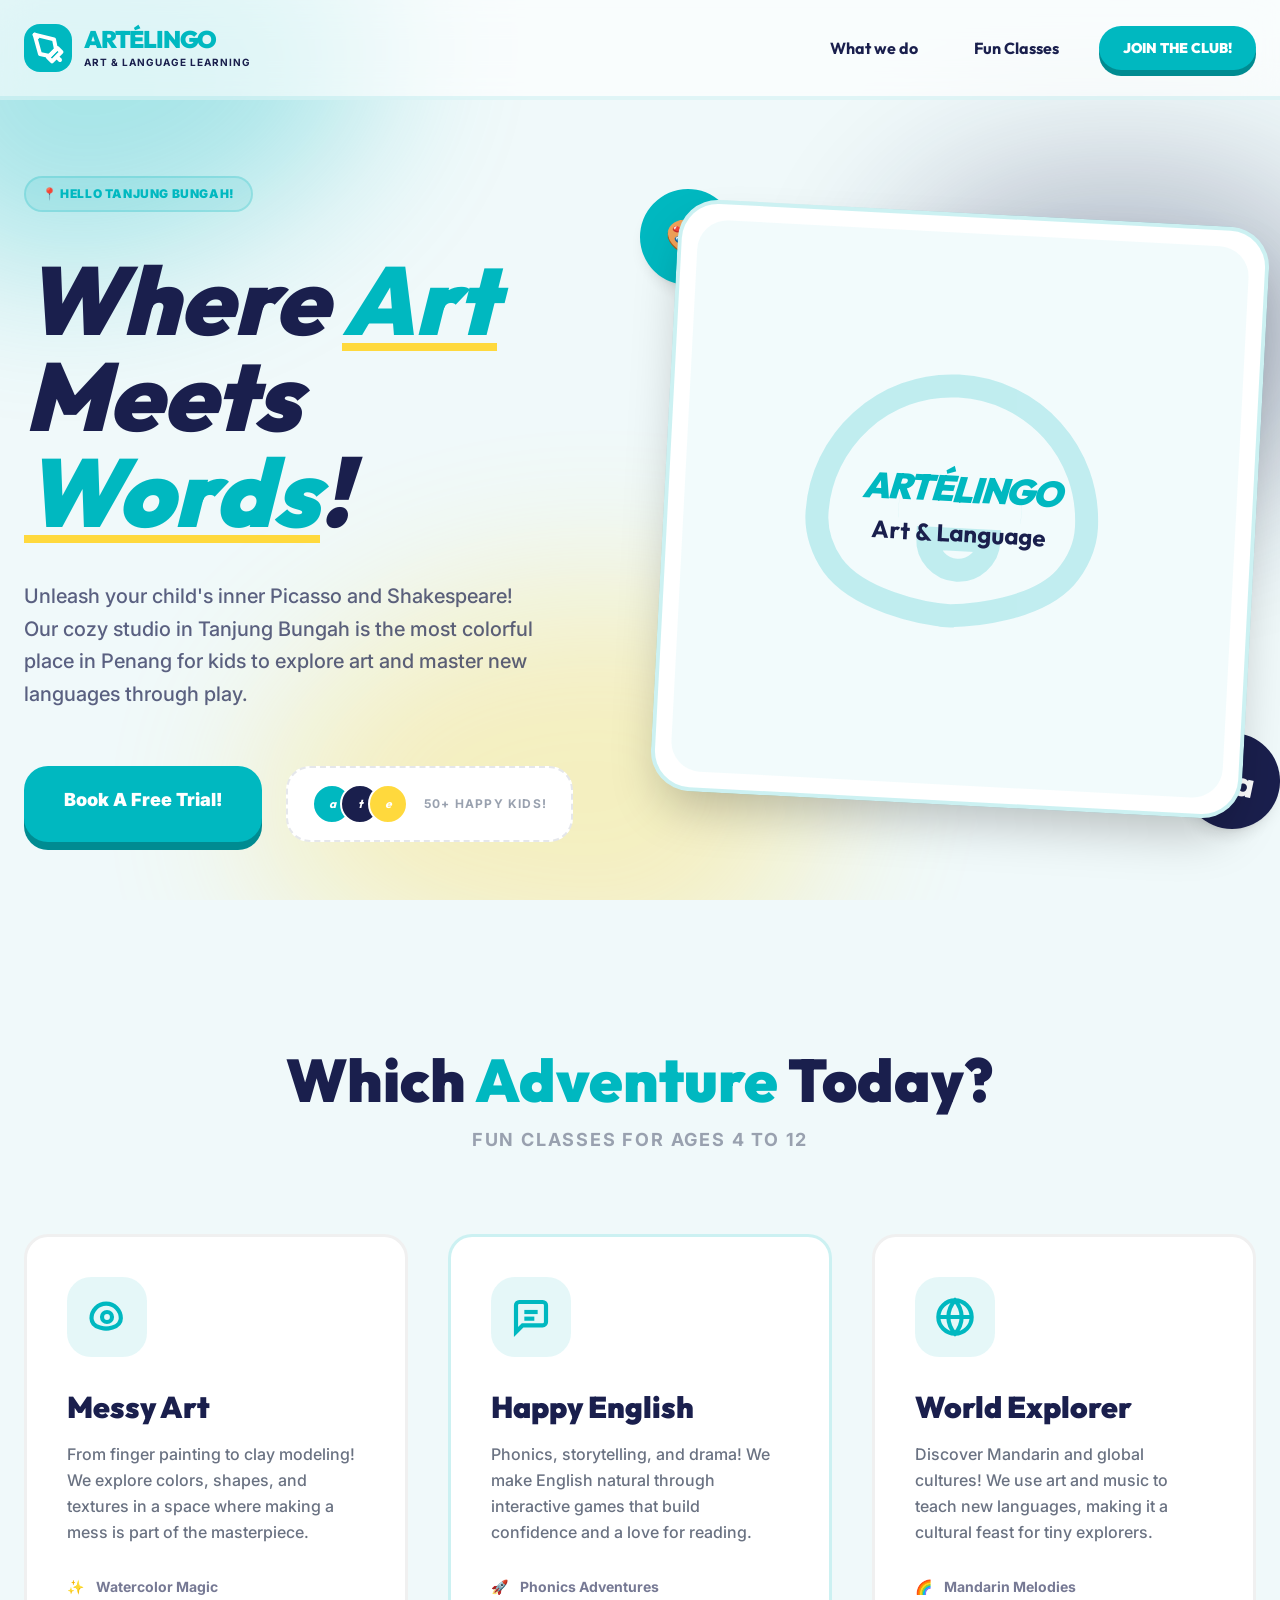
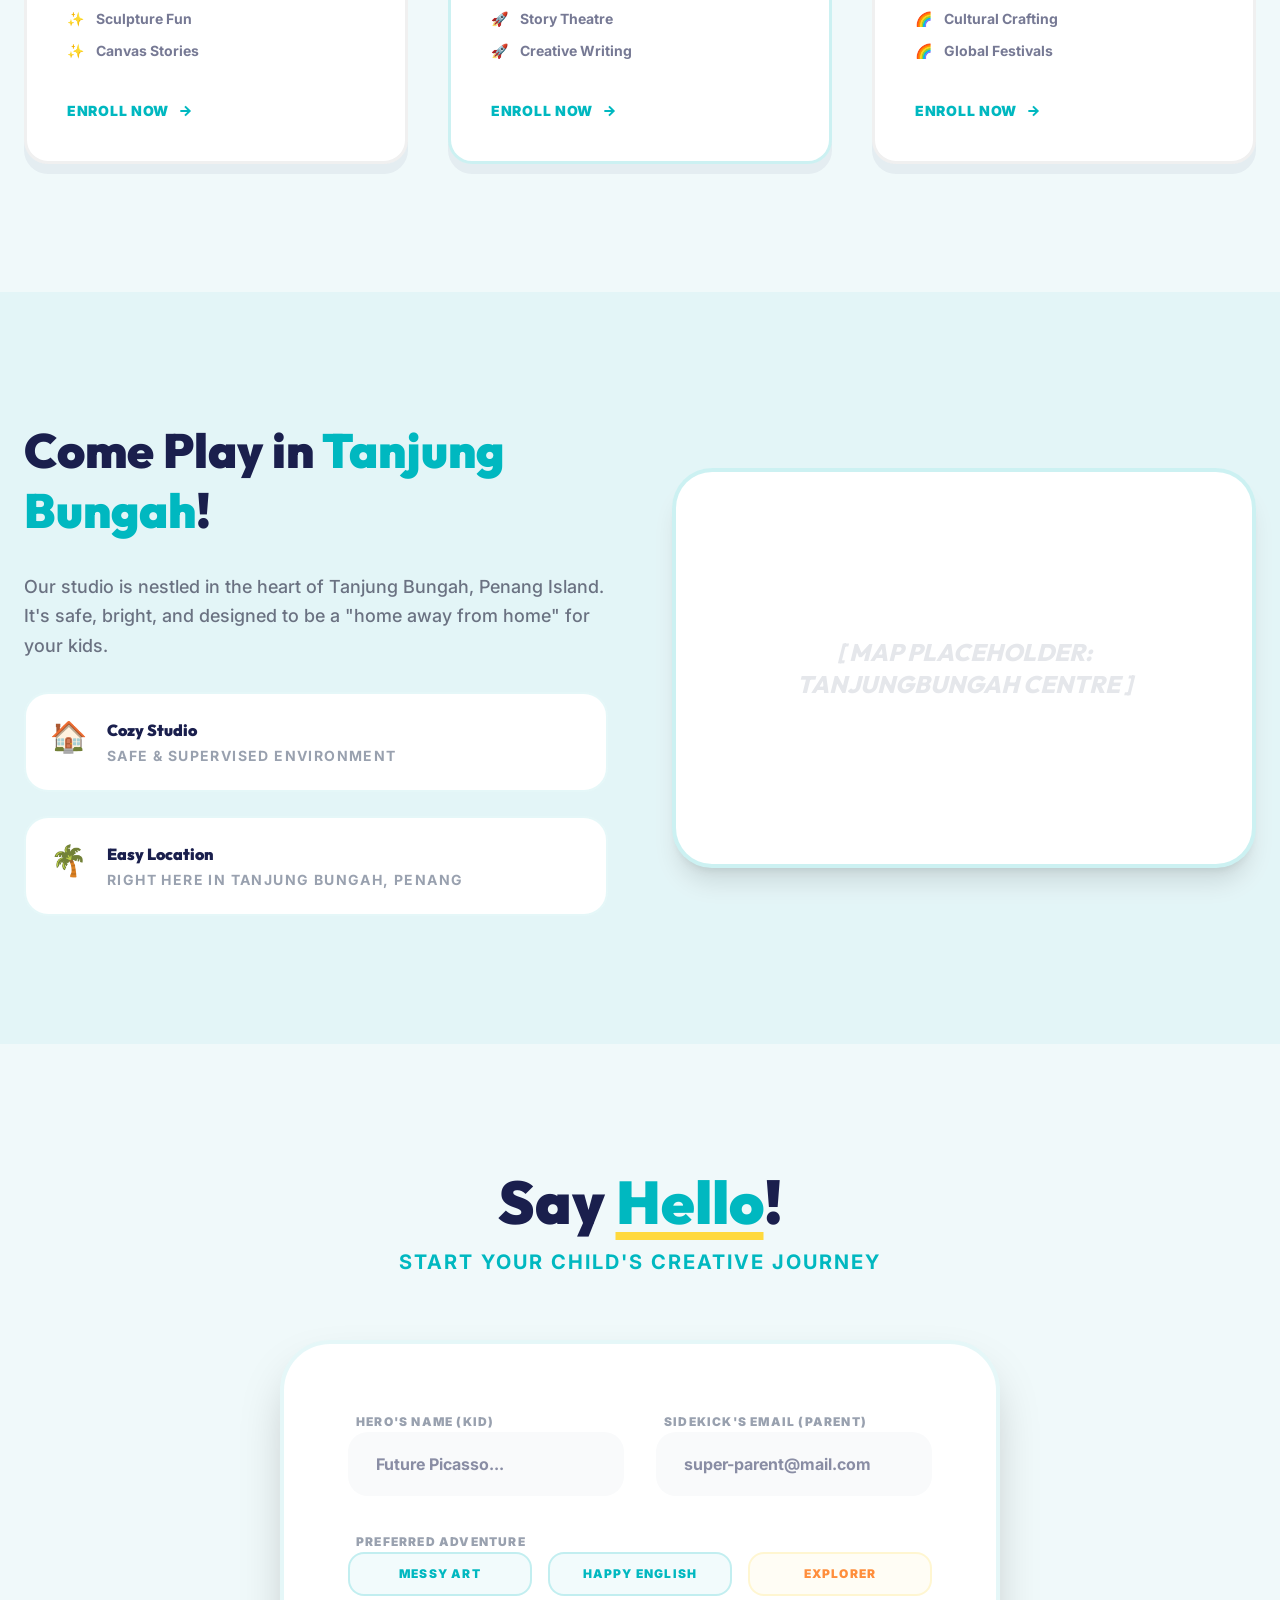
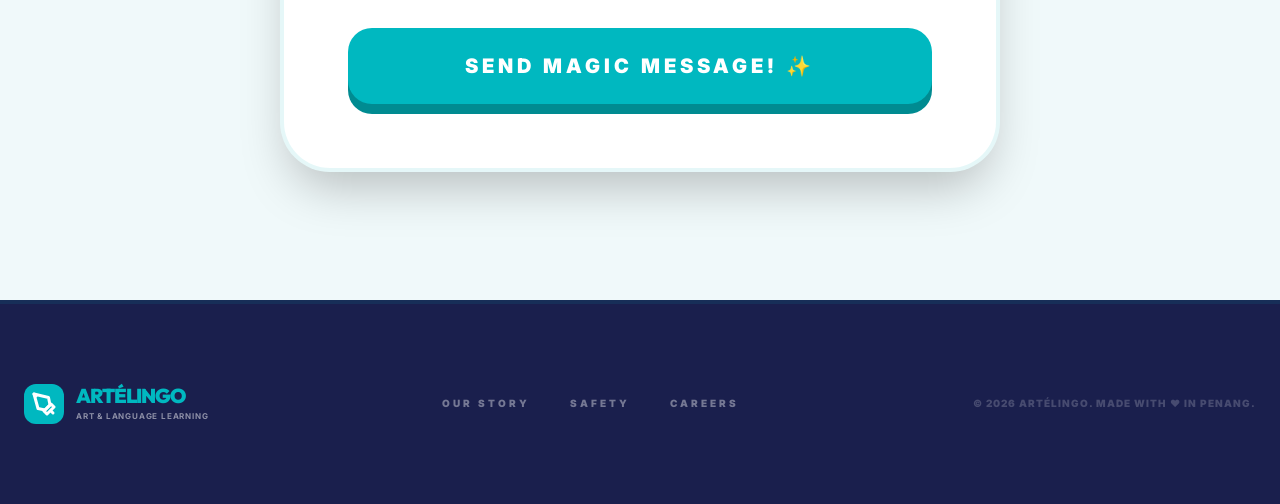
==== index.html @ 0ae34aa0 "first site add" ====
<!DOCTYPE html><html lang="en"> <head><meta charset="utf-8"><link rel="icon" type="image/svg+xml" href="/favicon.svg"><meta name="viewport" content="width=device-width"><meta name="generator" content="Astro v5.16.6"><title>artélingo | Art & Language Learning Fun @ Tanjung Bungah</title><link rel="preconnect" href="https://fonts.googleapis.com"><link rel="preconnect" href="https://fonts.gstatic.com" crossorigin><link href="https://fonts.googleapis.com/css2?family=Inter:wght@400;600;700&family=Outfit:wght@500;700;800&display=swap" rel="stylesheet"><link rel="stylesheet" href="/assets/index.kmW_lqU5.css"></head> <body class="bg-bg-light text-brand-navy selection:bg-brand-teal/30"> <!-- Playful Background Blobs --> <div class="fixed inset-0 pointer-events-none -z-10 overflow-hidden"> <div class="absolute top-[-10%] left-[-10%] w-[40%] h-[40%] bg-brand-teal blob-bg fun-border"></div> <div class="absolute top-[20%] right-[-5%] w-[35%] h-[35%] bg-brand-navy blob-bg rounded-full opactiy-10"></div> <div class="absolute bottom-[-10%] left-[20%] w-[45%] h-[45%] bg-brand-yellow blob-bg fun-border" style="border-radius: 60% 40% 30% 70% / 60% 30% 70% 40%;"></div> </div> <!-- Navigation --> <nav class="fixed top-0 w-full z-50 bg-white/60 backdrop-blur-lg border-b-4 border-brand-teal/10"> <div class="max-w-7xl mx-auto px-6 h-24 flex items-center justify-between"> <div class="flex items-center gap-3 group cursor-pointer"> <div class="w-12 h-12 bg-brand-teal rounded-2xl flex items-center justify-center transform group-hover:rotate-12 transition-transform"> <svg class="w-8 h-8 text-white" viewBox="0 0 24 24" fill="none" stroke="currentColor" stroke-width="3" stroke-linecap="round" stroke-linejoin="round"> <path d="m12 19 7-7 3 3-7 7-3-3Z"></path><path d="m18 13-1.5-7.5L2 2l4 14.5L13 18l5-5Z"></path><path d="m2 2 2 2"></path><path d="m21 21-2-2"></path> </svg> </div> <div class="flex flex-col"> <span class="text-2xl font-black tracking-tighter text-brand-teal font-outfit uppercase leading-none">artélingo</span> <span class="text-[10px] font-bold text-brand-navy uppercase tracking-widest mt-1">Art & Language learning</span> </div> </div> <div class="hidden md:flex items-center gap-6 font-outfit"> <a href="#about" class="px-4 py-2 hover:text-brand-teal transition-colors font-bold">What we do</a> <a href="#classes" class="px-4 py-2 hover:text-brand-teal transition-colors font-bold">Fun Classes</a> <a href="#contact" class="px-6 py-3 bg-brand-teal text-white rounded-full hover:scale-110 transition-transform shadow-[0_6px_0_#008b91] active:translate-y-[4px] active:shadow-none font-black text-sm uppercase">Join the Club!</a> </div> </div> </nav> <main class="pt-24"> <!-- Hero Section --> <section class="relative min-h-[90vh] flex items-center py-20 overflow-hidden"> <div class="max-w-7xl mx-auto px-6 grid lg:grid-cols-2 gap-12 items-center"> <div class="space-y-10"> <div class="inline-flex items-center gap-2 px-4 py-2 rounded-full bg-brand-teal/10 border-2 border-brand-teal/20 text-brand-teal text-xs font-black uppercase tracking-wider bouncy">
📍 Hello Tanjung Bungah!
</div> <h1 class="text-6xl md:text-8xl font-black text-brand-navy font-outfit leading-none italic">
Where <span class="text-brand-teal underline decoration-brand-yellow decoration-8 underline-offset-8">Art</span> Meets <span class="text-brand-teal underline decoration-brand-yellow decoration-8 underline-offset-8">Words</span>!
</h1> <p class="text-xl text-brand-navy/70 max-w-lg font-medium leading-relaxed">
Unleash your child's inner Picasso and Shakespeare! Our cozy studio in Tanjung Bungah is the most colorful place in Penang for kids to explore art and master new languages through play.
</p> <div class="flex flex-col sm:flex-row gap-6 pt-4"> <a href="#contact" class="px-10 py-5 bg-brand-teal text-white font-black rounded-3xl hover:scale-105 transition-all text-center text-lg shadow-[0_8px_0_#008b91] active:translate-y-[4px] active:shadow-none">
Book A Free Trial!
</a> <div class="flex items-center gap-4 px-6 py-4 bg-white rounded-3xl border-2 border-dashed border-gray-200"> <div class="flex -space-x-3"> <div class="w-10 h-10 rounded-full bg-brand-teal border-2 border-white flex items-center justify-center text-white text-xs font-bold font-outfit leading-none italic">a</div> <div class="w-10 h-10 rounded-full bg-brand-navy border-2 border-white flex items-center justify-center text-white text-xs font-bold font-outfit leading-none italic">t</div> <div class="w-10 h-10 rounded-full bg-brand-yellow border-2 border-white flex items-center justify-center text-white text-xs font-bold font-outfit leading-none italic">e</div> </div> <span class="text-xs font-bold text-gray-400 uppercase tracking-widest">50+ Happy Kids!</span> </div> </div> </div> <div class="relative"> <!-- Fun Image/SVG Cluster --> <div class="relative z-10 p-4 bg-white rounded-[40px] shadow-2xl rotate-3 border-4 border-brand-teal/20 overflow-hidden group"> <div class="aspect-square bg-brand-teal/5 rounded-[30px] flex items-center justify-center relative overflow-hidden"> <svg class="w-2/3 h-2/3 text-brand-teal opacity-20 group-hover:scale-110 transition-transform duration-700" viewBox="0 0 24 24" fill="none" stroke="currentColor" stroke-width="1.5"> <path d="M12 19c-2.3 0-6.4-.8-8.1-2.9-.7-.9-1.2-2.1-1.2-3.3 0-4.8 3.9-8.8 8.8-8.8s8.8 3.9 8.8 8.8c0 1.2-.5 2.4-1.2 3.3-1.7 2.1-5.8 2.9-8.1 2.9Z"></path> <path d="M8 12h.01"></path><path d="M16 12h.01"></path><path d="M12 16c1.1 0 2-.9 2-2H10c0 1.1.9 2 2 2Z"></path> </svg> <div class="absolute inset-0 flex items-center justify-center font-outfit"> <div class="text-center p-8"> <div class="text-4xl font-black text-brand-teal mb-2 italic uppercase tracking-tighter">artélingo</div> <div class="text-2xl font-bold text-brand-navy">Art & Language</div> </div> </div> </div> </div> <!-- Decorative Elements --> <div class="absolute -top-6 -left-6 w-24 h-24 bg-brand-teal rounded-full flex items-center justify-center text-white text-4xl shadow-lg -rotate-12">🎨</div> <div class="absolute -bottom-6 -right-6 w-24 h-24 bg-brand-navy rounded-full flex items-center justify-center text-white text-4xl shadow-lg rotate-12 font-bold font-outfit">Aa</div> </div> </div> </section> <!-- Services / Classes Section --> <section id="classes" class="py-32 relative"> <div class="max-w-7xl mx-auto px-6"> <div class="text-center mb-20 space-y-4"> <h2 class="text-5xl md:text-6xl font-black font-outfit text-brand-navy">
Which <span class="text-brand-teal">Adventure</span> Today?
</h2> <p class="text-lg font-bold text-gray-400 uppercase tracking-widest">Fun classes for ages 4 to 12</p> </div> <div class="grid md:grid-cols-3 gap-10"> <!-- Art Class --> <div class="kid-card p-10 group bg-white"> <div class="w-20 h-20 bg-brand-teal/10 rounded-3xl flex items-center justify-center text-brand-teal mb-8 group-hover:scale-110 transition-transform"> <svg class="w-10 h-10" viewBox="0 0 24 24" fill="none" stroke="currentColor" stroke-width="2.5"><path d="M12 19c-2.3 0-6.4-.8-8.1-2.9-.7-.9-1.2-2.1-1.2-3.3 0-4.8 3.9-8.8 8.8-8.8s8.8 3.9 8.8 8.8c0 1.2-.5 2.4-1.2 3.3-1.7 2.1-5.8 2.9-8.1 2.9Z"></path><circle cx="12" cy="12" r="3"></circle></svg> </div> <h3 class="text-3xl font-black text-brand-navy mb-4 font-outfit">Messy Art</h3> <p class="text-gray-500 font-medium leading-relaxed mb-8">
From finger painting to clay modeling! We explore colors, shapes, and textures in a space where making a mess is part of the masterpiece.
</p> <ul class="space-y-3 mb-10"> <li class="flex items-center gap-3 font-bold text-sm text-brand-navy/60"><span class="text-brand-teal">✨</span> Watercolor Magic</li> <li class="flex items-center gap-3 font-bold text-sm text-brand-navy/60"><span class="text-brand-teal">✨</span> Sculpture Fun</li> <li class="flex items-center gap-3 font-bold text-sm text-brand-navy/60"><span class="text-brand-teal">✨</span> Canvas Stories</li> </ul> <a href="#contact" class="text-brand-teal font-black text-sm uppercase tracking-wider flex items-center gap-2 group/link hover:gap-4 transition-all">Enroll Now <svg class="w-4 h-4" viewBox="0 0 24 24" fill="none" stroke="currentColor" stroke-width="3"><path d="M5 12h14M12 5l7 7-7 7"></path></svg></a> </div> <!-- English Class --> <div class="kid-card p-10 group bg-white !border-brand-teal/20"> <div class="w-20 h-20 bg-brand-teal/10 rounded-3xl flex items-center justify-center text-brand-teal mb-8 group-hover:scale-110 transition-transform"> <svg class="w-10 h-10" viewBox="0 0 24 24" fill="none" stroke="currentColor" stroke-width="2.5"><path d="M21 15a2 2 0 0 1-2 2H7l-4 4V5a2 2 0 0 1 2-2h14a2 2 0 0 1 2 2v10z"></path><path d="M8 9h8"></path><path d="M8 13h6"></path></svg> </div> <h3 class="text-3xl font-black text-brand-navy mb-4 font-outfit">Happy English</h3> <p class="text-gray-500 font-medium leading-relaxed mb-8">
Phonics, storytelling, and drama! We make English natural through interactive games that build confidence and a love for reading.
</p> <ul class="space-y-3 mb-10"> <li class="flex items-center gap-3 font-bold text-sm text-brand-navy/60"><span class="text-brand-teal">🚀</span> Phonics Adventures</li> <li class="flex items-center gap-3 font-bold text-sm text-brand-navy/60"><span class="text-brand-teal">🚀</span> Story Theatre</li> <li class="flex items-center gap-3 font-bold text-sm text-brand-navy/60"><span class="text-brand-teal">🚀</span> Creative Writing</li> </ul> <a href="#contact" class="text-brand-teal font-black text-sm uppercase tracking-wider flex items-center gap-2 group/link hover:gap-4 transition-all">Enroll Now <svg class="w-4 h-4" viewBox="0 0 24 24" fill="none" stroke="currentColor" stroke-width="3"><path d="M5 12h14M12 5l7 7-7 7"></path></svg></a> </div> <!-- Multi-language Class --> <div class="kid-card p-10 group bg-white"> <div class="w-20 h-20 bg-brand-teal/10 rounded-3xl flex items-center justify-center text-brand-teal mb-8 group-hover:scale-110 transition-transform"> <svg class="w-10 h-10" viewBox="0 0 24 24" fill="none" stroke="currentColor" stroke-width="2.5"><circle cx="12" cy="12" r="10"></circle><path d="M2 12h20"></path><path d="M12 2a15.3 15.3 0 0 1 4 10 15.3 15.3 0 0 1-4 10 15.3 15.3 0 0 1-4-10 15.3 15.3 0 0 1 4-10z"></path></svg> </div> <h3 class="text-3xl font-black text-brand-navy mb-4 font-outfit">World Explorer</h3> <p class="text-gray-500 font-medium leading-relaxed mb-8">
Discover Mandarin and global cultures! We use art and music to teach new languages, making it a cultural feast for tiny explorers.
</p> <ul class="space-y-3 mb-10"> <li class="flex items-center gap-3 font-bold text-sm text-brand-navy/60"><span class="text-brand-teal">🌈</span> Mandarin Melodies</li> <li class="flex items-center gap-3 font-bold text-sm text-brand-navy/60"><span class="text-brand-teal">🌈</span> Cultural Crafting</li> <li class="flex items-center gap-3 font-bold text-sm text-brand-navy/60"><span class="text-brand-teal">🌈</span> Global Festivals</li> </ul> <a href="#contact" class="text-brand-teal font-black text-sm uppercase tracking-wider flex items-center gap-2 group/link hover:gap-4 transition-all">Enroll Now <svg class="w-4 h-4" viewBox="0 0 24 24" fill="none" stroke="currentColor" stroke-width="3"><path d="M5 12h14M12 5l7 7-7 7"></path></svg></a> </div> </div> </div> </section> <!-- Visit Us Section --> <section id="visit" class="py-32 bg-brand-teal/5"> <div class="max-w-7xl mx-auto px-6"> <div class="grid lg:grid-cols-2 gap-16 items-center"> <div class="space-y-8"> <h2 class="text-5xl font-black font-outfit text-brand-navy leading-tight">
Come Play in <span class="text-brand-teal">Tanjung Bungah</span>!
</h2> <p class="text-lg text-gray-500 font-medium leading-relaxed">
Our studio is nestled in the heart of Tanjung Bungah, Penang Island. It's safe, bright, and designed to be a "home away from home" for your kids.
</p> <div class="grid gap-6"> <div class="flex gap-5 p-6 bg-white rounded-3xl border-2 border-brand-teal/10"> <div class="text-3xl">🏠</div> <div> <h4 class="font-black text-brand-navy mb-1">Cozy Studio</h4> <p class="text-sm font-bold text-gray-400 uppercase tracking-widest">Safe & Supervised Environment</p> </div> </div> <div class="flex gap-5 p-6 bg-white rounded-3xl border-2 border-brand-teal/10"> <div class="text-3xl">🌴</div> <div> <h4 class="font-black text-brand-navy mb-1">Easy Location</h4> <p class="text-sm font-bold text-gray-400 uppercase tracking-widest">Right here in Tanjung Bungah, Penang</p> </div> </div> </div> </div> <div class="p-4 bg-white rounded-[40px] shadow-xl h-[400px] flex items-center justify-center text-gray-200 font-extrabold text-2xl border-4 border-brand-teal/20 text-center px-12 italic uppercase font-outfit">
[ MAP PLACEHOLDER: TANJUNGBUNGAH CENTRE ]
</div> </div> </div> </section> <!-- Final CTA / Contact --> <section id="contact" class="py-32 relative overflow-hidden"> <div class="max-w-3xl mx-auto px-6 relative z-10"> <div class="text-center mb-16 space-y-4"> <h2 class="text-5xl md:text-6xl font-black font-outfit text-brand-navy">Say <span class="text-brand-teal underline decoration-brand-yellow decoration-8 underline-offset-8">Hello</span>!</h2> <p class="text-xl font-bold text-brand-teal uppercase tracking-widest">Start your child's creative journey</p> </div> <form class="space-y-8 bg-white p-10 md:p-16 rounded-[50px] shadow-2xl border-4 border-brand-teal/10"> <div class="grid md:grid-cols-2 gap-8"> <div class="space-y-3"> <label class="text-xs font-black text-gray-400 uppercase tracking-widest px-2">Hero's Name (Kid)</label> <input type="text" placeholder="Future Picasso..." class="w-full bg-gray-50 border-4 border-transparent rounded-[20px] px-6 py-4 text-brand-navy focus:outline-none focus:border-brand-teal/20 transition-all font-bold"> </div> <div class="space-y-3"> <label class="text-xs font-black text-gray-400 uppercase tracking-widest px-2">Sidekick's Email (Parent)</label> <input type="email" placeholder="super-parent@mail.com" class="w-full bg-gray-50 border-4 border-transparent rounded-[20px] px-6 py-4 text-brand-navy focus:outline-none focus:border-brand-teal/20 transition-all font-bold"> </div> </div> <div class="space-y-3"> <label class="text-xs font-black text-gray-400 uppercase tracking-widest px-2">Preferred Adventure</label> <div class="grid grid-cols-2 sm:grid-cols-3 gap-4"> <button type="button" class="px-4 py-3 bg-brand-teal/5 border-2 border-brand-teal/20 rounded-2xl text-xs font-black text-brand-teal uppercase tracking-widest hover:bg-brand-teal hover:text-white transition-all">Messy Art</button> <button type="button" class="px-4 py-3 bg-brand-teal/5 border-2 border-brand-teal/20 rounded-2xl text-xs font-black text-brand-teal uppercase tracking-widest hover:bg-brand-teal hover:text-white transition-all">Happy English</button> <button type="button" class="px-4 py-3 bg-brand-yellow/5 border-2 border-brand-yellow/20 rounded-2xl text-xs font-black text-brand-orange uppercase tracking-widest hover:bg-brand-yellow hover:text-white transition-all">Explorer</button> </div> </div> <button class="w-full py-6 bg-brand-teal text-white font-black uppercase tracking-[0.2em] rounded-3xl shadow-[0_10px_0_#008b91] hover:scale-[1.02] active:translate-y-[6px] active:shadow-none transition-all text-xl">
Send Magic Message! ✨
</button> </form> </div> </section> </main> <!-- Footer --> <footer class="py-20 border-t-4 border-brand-teal/10 bg-brand-navy text-white"> <div class="max-w-7xl mx-auto px-6 flex flex-col md:flex-row justify-between items-center gap-12"> <div class="flex items-center gap-3"> <div class="w-10 h-10 bg-brand-teal rounded-xl flex items-center justify-center"> <svg class="w-6 h-6 text-white" viewBox="0 0 24 24" fill="none" stroke="currentColor" stroke-width="3" stroke-linecap="round" stroke-linejoin="round"> <path d="m12 19 7-7 3 3-7 7-3-3Z"></path><path d="m18 13-1.5-7.5L2 2l4 14.5L13 18l5-5Z"></path><path d="m2 2 2 2"></path><path d="m21 21-2-2"></path> </svg> </div> <div class="flex flex-col"> <span class="text-xl font-black uppercase tracking-tighter text-brand-teal font-outfit leading-none">artélingo</span> <span class="text-[8px] font-bold text-white/50 uppercase tracking-widest mt-1">Art & Language learning</span> </div> </div> <div class="flex gap-10 text-[10px] font-black uppercase tracking-[0.3em] text-white/40"> <a href="#" class="hover:text-brand-teal transition-colors">Our Story</a> <a href="#" class="hover:text-brand-teal transition-colors">Safety</a> <a href="#" class="hover:text-brand-teal transition-colors">Careers</a> </div> <div class="text-[10px] text-white/20 font-black uppercase tracking-widest">
&copy; 2026 artélingo. Made with ❤️ in Penang.
</div> </div> </footer> </body></html>
---- assets/index.kmW_lqU5.css ----
/*! tailwindcss v4.1.18 | MIT License | https://tailwindcss.com */@layer properties{@supports (((-webkit-hyphens:none)) and (not (margin-trim:inline))) or ((-moz-orient:inline) and (not (color:rgb(from red r g b)))){*,:before,:after,::backdrop{--tw-rotate-x:initial;--tw-rotate-y:initial;--tw-rotate-z:initial;--tw-skew-x:initial;--tw-skew-y:initial;--tw-space-y-reverse:0;--tw-space-x-reverse:0;--tw-border-style:solid;--tw-leading:initial;--tw-font-weight:initial;--tw-tracking:initial;--tw-shadow:0 0 #0000;--tw-shadow-color:initial;--tw-shadow-alpha:100%;--tw-inset-shadow:0 0 #0000;--tw-inset-shadow-color:initial;--tw-inset-shadow-alpha:100%;--tw-ring-color:initial;--tw-ring-shadow:0 0 #0000;--tw-inset-ring-color:initial;--tw-inset-ring-shadow:0 0 #0000;--tw-ring-inset:initial;--tw-ring-offset-width:0px;--tw-ring-offset-color:#fff;--tw-ring-offset-shadow:0 0 #0000;--tw-backdrop-blur:initial;--tw-backdrop-brightness:initial;--tw-backdrop-contrast:initial;--tw-backdrop-grayscale:initial;--tw-backdrop-hue-rotate:initial;--tw-backdrop-invert:initial;--tw-backdrop-opacity:initial;--tw-backdrop-saturate:initial;--tw-backdrop-sepia:initial;--tw-duration:initial;--tw-scale-x:1;--tw-scale-y:1;--tw-scale-z:1;--tw-translate-x:0;--tw-translate-y:0;--tw-translate-z:0}}}@layer theme{:root,:host{--font-sans:ui-sans-serif,system-ui,sans-serif,"Apple Color Emoji","Segoe UI Emoji","Segoe UI Symbol","Noto Color Emoji";--font-mono:ui-monospace,SFMono-Regular,Menlo,Monaco,Consolas,"Liberation Mono","Courier New",monospace;--color-gray-50:oklch(98.5% .002 247.839);--color-gray-200:oklch(92.8% .006 264.531);--color-gray-400:oklch(70.7% .022 261.325);--color-gray-500:oklch(55.1% .027 264.364);--color-white:#fff;--spacing:.25rem;--container-lg:32rem;--container-3xl:48rem;--container-7xl:80rem;--text-xs:.75rem;--text-xs--line-height:calc(1/.75);--text-sm:.875rem;--text-sm--line-height:calc(1.25/.875);--text-lg:1.125rem;--text-lg--line-height:calc(1.75/1.125);--text-xl:1.25rem;--text-xl--line-height:calc(1.75/1.25);--text-2xl:1.5rem;--text-2xl--line-height:calc(2/1.5);--text-3xl:1.875rem;--text-3xl--line-height: 1.2 ;--text-4xl:2.25rem;--text-4xl--line-height:calc(2.5/2.25);--text-5xl:3rem;--text-5xl--line-height:1;--text-6xl:3.75rem;--text-6xl--line-height:1;--text-8xl:6rem;--text-8xl--line-height:1;--font-weight-medium:500;--font-weight-bold:700;--font-weight-extrabold:800;--font-weight-black:900;--tracking-tighter:-.05em;--tracking-wider:.05em;--tracking-widest:.1em;--leading-tight:1.25;--leading-relaxed:1.625;--radius-xl:.75rem;--radius-2xl:1rem;--radius-3xl:1.5rem;--blur-lg:16px;--default-transition-duration:.15s;--default-transition-timing-function:cubic-bezier(.4,0,.2,1);--default-font-family:var(--font-sans);--default-mono-font-family:var(--font-mono);--color-brand-teal:var(--color-brand-teal);--color-brand-navy:var(--color-brand-navy);--color-brand-yellow:var(--color-brand-yellow);--color-brand-orange:var(--color-brand-orange);--color-bg-light:var(--color-bg-light);--color-text-main:var(--color-text-main)}}@layer base{*,:after,:before,::backdrop{box-sizing:border-box;border:0 solid;margin:0;padding:0}::file-selector-button{box-sizing:border-box;border:0 solid;margin:0;padding:0}html,:host{-webkit-text-size-adjust:100%;tab-size:4;line-height:1.5;font-family:var(--default-font-family,ui-sans-serif,system-ui,sans-serif,"Apple Color Emoji","Segoe UI Emoji","Segoe UI Symbol","Noto Color Emoji");font-feature-settings:var(--default-font-feature-settings,normal);font-variation-settings:var(--default-font-variation-settings,normal);-webkit-tap-highlight-color:transparent}hr{height:0;color:inherit;border-top-width:1px}abbr:where([title]){-webkit-text-decoration:underline dotted;text-decoration:underline dotted}h1,h2,h3,h4,h5,h6{font-size:inherit;font-weight:inherit}a{color:inherit;-webkit-text-decoration:inherit;text-decoration:inherit}b,strong{font-weight:bolder}code,kbd,samp,pre{font-family:var(--default-mono-font-family,ui-monospace,SFMono-Regular,Menlo,Monaco,Consolas,"Liberation Mono","Courier New",monospace);font-feature-settings:var(--default-mono-font-feature-settings,normal);font-variation-settings:var(--default-mono-font-variation-settings,normal);font-size:1em}small{font-size:80%}sub,sup{vertical-align:baseline;font-size:75%;line-height:0;position:relative}sub{bottom:-.25em}sup{top:-.5em}table{text-indent:0;border-color:inherit;border-collapse:collapse}:-moz-focusring{outline:auto}progress{vertical-align:baseline}summary{display:list-item}ol,ul,menu{list-style:none}img,svg,video,canvas,audio,iframe,embed,object{vertical-align:middle;display:block}img,video{max-width:100%;height:auto}button,input,select,optgroup,textarea{font:inherit;font-feature-settings:inherit;font-variation-settings:inherit;letter-spacing:inherit;color:inherit;opacity:1;background-color:#0000;border-radius:0}::file-selector-button{font:inherit;font-feature-settings:inherit;font-variation-settings:inherit;letter-spacing:inherit;color:inherit;opacity:1;background-color:#0000;border-radius:0}:where(select:is([multiple],[size])) optgroup{font-weight:bolder}:where(select:is([multiple],[size])) optgroup option{padding-inline-start:20px}::file-selector-button{margin-inline-end:4px}::placeholder{opacity:1}@supports (not ((-webkit-appearance:-apple-pay-button))) or (contain-intrinsic-size:1px){::placeholder{color:currentColor}@supports (color:color-mix(in lab,red,red)){::placeholder{color:color-mix(in oklab,currentcolor 50%,transparent)}}}textarea{resize:vertical}::-webkit-search-decoration{-webkit-appearance:none}::-webkit-date-and-time-value{min-height:1lh;text-align:inherit}::-webkit-datetime-edit{display:inline-flex}::-webkit-datetime-edit-fields-wrapper{padding:0}::-webkit-datetime-edit{padding-block:0}::-webkit-datetime-edit-year-field{padding-block:0}::-webkit-datetime-edit-month-field{padding-block:0}::-webkit-datetime-edit-day-field{padding-block:0}::-webkit-datetime-edit-hour-field{padding-block:0}::-webkit-datetime-edit-minute-field{padding-block:0}::-webkit-datetime-edit-second-field{padding-block:0}::-webkit-datetime-edit-millisecond-field{padding-block:0}::-webkit-datetime-edit-meridiem-field{padding-block:0}::-webkit-calendar-picker-indicator{line-height:1}:-moz-ui-invalid{box-shadow:none}button,input:where([type=button],[type=reset],[type=submit]){appearance:button}::file-selector-button{appearance:button}::-webkit-inner-spin-button{height:auto}::-webkit-outer-spin-button{height:auto}[hidden]:where(:not([hidden=until-found])){display:none!important}}@layer components;@layer utilities{.pointer-events-none{pointer-events:none}.absolute{position:absolute}.fixed{position:fixed}.relative{position:relative}.static{position:static}.inset-0{inset:calc(var(--spacing)*0)}.-top-6{top:calc(var(--spacing)*-6)}.top-0{top:calc(var(--spacing)*0)}.top-\[-10\%\]{top:-10%}.top-\[20\%\]{top:20%}.-right-6{right:calc(var(--spacing)*-6)}.right-\[-5\%\]{right:-5%}.-bottom-6{bottom:calc(var(--spacing)*-6)}.bottom-\[-10\%\]{bottom:-10%}.-left-6{left:calc(var(--spacing)*-6)}.left-\[-10\%\]{left:-10%}.left-\[20\%\]{left:20%}.-z-10{z-index:-10}.z-10{z-index:10}.z-50{z-index:50}.mx-auto{margin-inline:auto}.mt-1{margin-top:calc(var(--spacing)*1)}.mb-1{margin-bottom:calc(var(--spacing)*1)}.mb-2{margin-bottom:calc(var(--spacing)*2)}.mb-4{margin-bottom:calc(var(--spacing)*4)}.mb-8{margin-bottom:calc(var(--spacing)*8)}.mb-10{margin-bottom:calc(var(--spacing)*10)}.mb-16{margin-bottom:calc(var(--spacing)*16)}.mb-20{margin-bottom:calc(var(--spacing)*20)}.contents{display:contents}.flex{display:flex}.grid{display:grid}.hidden{display:none}.inline-flex{display:inline-flex}.aspect-square{aspect-ratio:1}.h-2\/3{height:66.6667%}.h-4{height:calc(var(--spacing)*4)}.h-6{height:calc(var(--spacing)*6)}.h-8{height:calc(var(--spacing)*8)}.h-10{height:calc(var(--spacing)*10)}.h-12{height:calc(var(--spacing)*12)}.h-20{height:calc(var(--spacing)*20)}.h-24{height:calc(var(--spacing)*24)}.h-\[35\%\]{height:35%}.h-\[40\%\]{height:40%}.h-\[45\%\]{height:45%}.h-\[400px\]{height:400px}.min-h-\[90vh\]{min-height:90vh}.w-2\/3{width:66.6667%}.w-4{width:calc(var(--spacing)*4)}.w-6{width:calc(var(--spacing)*6)}.w-8{width:calc(var(--spacing)*8)}.w-10{width:calc(var(--spacing)*10)}.w-12{width:calc(var(--spacing)*12)}.w-20{width:calc(var(--spacing)*20)}.w-24{width:calc(var(--spacing)*24)}.w-\[35\%\]{width:35%}.w-\[40\%\]{width:40%}.w-\[45\%\]{width:45%}.w-full{width:100%}.max-w-3xl{max-width:var(--container-3xl)}.max-w-7xl{max-width:var(--container-7xl)}.max-w-lg{max-width:var(--container-lg)}.-rotate-12{rotate:-12deg}.rotate-3{rotate:3deg}.rotate-12{rotate:12deg}.transform{transform:var(--tw-rotate-x,)var(--tw-rotate-y,)var(--tw-rotate-z,)var(--tw-skew-x,)var(--tw-skew-y,)}.cursor-pointer{cursor:pointer}.grid-cols-2{grid-template-columns:repeat(2,minmax(0,1fr))}.flex-col{flex-direction:column}.items-center{align-items:center}.justify-between{justify-content:space-between}.justify-center{justify-content:center}.gap-2{gap:calc(var(--spacing)*2)}.gap-3{gap:calc(var(--spacing)*3)}.gap-4{gap:calc(var(--spacing)*4)}.gap-5{gap:calc(var(--spacing)*5)}.gap-6{gap:calc(var(--spacing)*6)}.gap-8{gap:calc(var(--spacing)*8)}.gap-10{gap:calc(var(--spacing)*10)}.gap-12{gap:calc(var(--spacing)*12)}.gap-16{gap:calc(var(--spacing)*16)}:where(.space-y-3>:not(:last-child)){--tw-space-y-reverse:0;margin-block-start:calc(calc(var(--spacing)*3)*var(--tw-space-y-reverse));margin-block-end:calc(calc(var(--spacing)*3)*calc(1 - var(--tw-space-y-reverse)))}:where(.space-y-4>:not(:last-child)){--tw-space-y-reverse:0;margin-block-start:calc(calc(var(--spacing)*4)*var(--tw-space-y-reverse));margin-block-end:calc(calc(var(--spacing)*4)*calc(1 - var(--tw-space-y-reverse)))}:where(.space-y-8>:not(:last-child)){--tw-space-y-reverse:0;margin-block-start:calc(calc(var(--spacing)*8)*var(--tw-space-y-reverse));margin-block-end:calc(calc(var(--spacing)*8)*calc(1 - var(--tw-space-y-reverse)))}:where(.space-y-10>:not(:last-child)){--tw-space-y-reverse:0;margin-block-start:calc(calc(var(--spacing)*10)*var(--tw-space-y-reverse));margin-block-end:calc(calc(var(--spacing)*10)*calc(1 - var(--tw-space-y-reverse)))}:where(.-space-x-3>:not(:last-child)){--tw-space-x-reverse:0;margin-inline-start:calc(calc(var(--spacing)*-3)*var(--tw-space-x-reverse));margin-inline-end:calc(calc(var(--spacing)*-3)*calc(1 - var(--tw-space-x-reverse)))}.overflow-hidden{overflow:hidden}.rounded-2xl{border-radius:var(--radius-2xl)}.rounded-3xl{border-radius:var(--radius-3xl)}.rounded-\[20px\]{border-radius:20px}.rounded-\[30px\]{border-radius:30px}.rounded-\[40px\]{border-radius:40px}.rounded-\[50px\]{border-radius:50px}.rounded-full{border-radius:3.40282e38px}.rounded-xl{border-radius:var(--radius-xl)}.border-2{border-style:var(--tw-border-style);border-width:2px}.border-4{border-style:var(--tw-border-style);border-width:4px}.border-t-4{border-top-style:var(--tw-border-style);border-top-width:4px}.border-b-4{border-bottom-style:var(--tw-border-style);border-bottom-width:4px}.border-dashed{--tw-border-style:dashed;border-style:dashed}.\!border-brand-teal\/20{border-color:var(--color-brand-teal)!important}@supports (color:color-mix(in lab,red,red)){.\!border-brand-teal\/20{border-color:color-mix(in oklab,var(--color-brand-teal)20%,transparent)!important}}.border-brand-teal\/10{border-color:var(--color-brand-teal)}@supports (color:color-mix(in lab,red,red)){.border-brand-teal\/10{border-color:color-mix(in oklab,var(--color-brand-teal)10%,transparent)}}.border-brand-teal\/20{border-color:var(--color-brand-teal)}@supports (color:color-mix(in lab,red,red)){.border-brand-teal\/20{border-color:color-mix(in oklab,var(--color-brand-teal)20%,transparent)}}.border-brand-yellow\/20{border-color:var(--color-brand-yellow)}@supports (color:color-mix(in lab,red,red)){.border-brand-yellow\/20{border-color:color-mix(in oklab,var(--color-brand-yellow)20%,transparent)}}.border-gray-200{border-color:var(--color-gray-200)}.border-transparent{border-color:#0000}.border-white{border-color:var(--color-white)}.bg-bg-light{background-color:var(--color-bg-light)}.bg-brand-navy{background-color:var(--color-brand-navy)}.bg-brand-teal,.bg-brand-teal\/5{background-color:var(--color-brand-teal)}@supports (color:color-mix(in lab,red,red)){.bg-brand-teal\/5{background-color:color-mix(in oklab,var(--color-brand-teal)5%,transparent)}}.bg-brand-teal\/10{background-color:var(--color-brand-teal)}@supports (color:color-mix(in lab,red,red)){.bg-brand-teal\/10{background-color:color-mix(in oklab,var(--color-brand-teal)10%,transparent)}}.bg-brand-yellow,.bg-brand-yellow\/5{background-color:var(--color-brand-yellow)}@supports (color:color-mix(in lab,red,red)){.bg-brand-yellow\/5{background-color:color-mix(in oklab,var(--color-brand-yellow)5%,transparent)}}.bg-gray-50{background-color:var(--color-gray-50)}.bg-white{background-color:var(--color-white)}.bg-white\/60{background-color:#fff9}@supports (color:color-mix(in lab,red,red)){.bg-white\/60{background-color:color-mix(in oklab,var(--color-white)60%,transparent)}}.p-4{padding:calc(var(--spacing)*4)}.p-6{padding:calc(var(--spacing)*6)}.p-8{padding:calc(var(--spacing)*8)}.p-10{padding:calc(var(--spacing)*10)}.px-2{padding-inline:calc(var(--spacing)*2)}.px-4{padding-inline:calc(var(--spacing)*4)}.px-6{padding-inline:calc(var(--spacing)*6)}.px-10{padding-inline:calc(var(--spacing)*10)}.px-12{padding-inline:calc(var(--spacing)*12)}.py-2{padding-block:calc(var(--spacing)*2)}.py-3{padding-block:calc(var(--spacing)*3)}.py-4{padding-block:calc(var(--spacing)*4)}.py-5{padding-block:calc(var(--spacing)*5)}.py-6{padding-block:calc(var(--spacing)*6)}.py-20{padding-block:calc(var(--spacing)*20)}.py-32{padding-block:calc(var(--spacing)*32)}.pt-4{padding-top:calc(var(--spacing)*4)}.pt-24{padding-top:calc(var(--spacing)*24)}.text-center{text-align:center}.text-2xl{font-size:var(--text-2xl);line-height:var(--tw-leading,var(--text-2xl--line-height))}.text-3xl{font-size:var(--text-3xl);line-height:var(--tw-leading,var(--text-3xl--line-height))}.text-4xl{font-size:var(--text-4xl);line-height:var(--tw-leading,var(--text-4xl--line-height))}.text-5xl{font-size:var(--text-5xl);line-height:var(--tw-leading,var(--text-5xl--line-height))}.text-6xl{font-size:var(--text-6xl);line-height:var(--tw-leading,var(--text-6xl--line-height))}.text-lg{font-size:var(--text-lg);line-height:var(--tw-leading,var(--text-lg--line-height))}.text-sm{font-size:var(--text-sm);line-height:var(--tw-leading,var(--text-sm--line-height))}.text-xl{font-size:var(--text-xl);line-height:var(--tw-leading,var(--text-xl--line-height))}.text-xs{font-size:var(--text-xs);line-height:var(--tw-leading,var(--text-xs--line-height))}.text-\[8px\]{font-size:8px}.text-\[10px\]{font-size:10px}.leading-none{--tw-leading:1;line-height:1}.leading-relaxed{--tw-leading:var(--leading-relaxed);line-height:var(--leading-relaxed)}.leading-tight{--tw-leading:var(--leading-tight);line-height:var(--leading-tight)}.font-black{--tw-font-weight:var(--font-weight-black);font-weight:var(--font-weight-black)}.font-bold{--tw-font-weight:var(--font-weight-bold);font-weight:var(--font-weight-bold)}.font-extrabold{--tw-font-weight:var(--font-weight-extrabold);font-weight:var(--font-weight-extrabold)}.font-medium{--tw-font-weight:var(--font-weight-medium);font-weight:var(--font-weight-medium)}.tracking-\[0\.2em\]{--tw-tracking:.2em;letter-spacing:.2em}.tracking-\[0\.3em\]{--tw-tracking:.3em;letter-spacing:.3em}.tracking-tighter{--tw-tracking:var(--tracking-tighter);letter-spacing:var(--tracking-tighter)}.tracking-wider{--tw-tracking:var(--tracking-wider);letter-spacing:var(--tracking-wider)}.tracking-widest{--tw-tracking:var(--tracking-widest);letter-spacing:var(--tracking-widest)}.text-brand-navy,.text-brand-navy\/60{color:var(--color-brand-navy)}@supports (color:color-mix(in lab,red,red)){.text-brand-navy\/60{color:color-mix(in oklab,var(--color-brand-navy)60%,transparent)}}.text-brand-navy\/70{color:var(--color-brand-navy)}@supports (color:color-mix(in lab,red,red)){.text-brand-navy\/70{color:color-mix(in oklab,var(--color-brand-navy)70%,transparent)}}.text-brand-orange{color:var(--color-brand-orange)}.text-brand-teal{color:var(--color-brand-teal)}.text-gray-200{color:var(--color-gray-200)}.text-gray-400{color:var(--color-gray-400)}.text-gray-500{color:var(--color-gray-500)}.text-white{color:var(--color-white)}.text-white\/20{color:#fff3}@supports (color:color-mix(in lab,red,red)){.text-white\/20{color:color-mix(in oklab,var(--color-white)20%,transparent)}}.text-white\/40{color:#fff6}@supports (color:color-mix(in lab,red,red)){.text-white\/40{color:color-mix(in oklab,var(--color-white)40%,transparent)}}.text-white\/50{color:#ffffff80}@supports (color:color-mix(in lab,red,red)){.text-white\/50{color:color-mix(in oklab,var(--color-white)50%,transparent)}}.uppercase{text-transform:uppercase}.italic{font-style:italic}.underline{text-decoration-line:underline}.decoration-brand-yellow{-webkit-text-decoration-color:var(--color-brand-yellow);text-decoration-color:var(--color-brand-yellow)}.decoration-8{text-decoration-thickness:8px}.underline-offset-8{text-underline-offset:8px}.opacity-20{opacity:.2}.shadow-2xl{--tw-shadow:0 25px 50px -12px var(--tw-shadow-color,#00000040);box-shadow:var(--tw-inset-shadow),var(--tw-inset-ring-shadow),var(--tw-ring-offset-shadow),var(--tw-ring-shadow),var(--tw-shadow)}.shadow-\[0_6px_0_\#008b91\]{--tw-shadow:0 6px 0 var(--tw-shadow-color,#008b91);box-shadow:var(--tw-inset-shadow),var(--tw-inset-ring-shadow),var(--tw-ring-offset-shadow),var(--tw-ring-shadow),var(--tw-shadow)}.shadow-\[0_8px_0_\#008b91\]{--tw-shadow:0 8px 0 var(--tw-shadow-color,#008b91);box-shadow:var(--tw-inset-shadow),var(--tw-inset-ring-shadow),var(--tw-ring-offset-shadow),var(--tw-ring-shadow),var(--tw-shadow)}.shadow-\[0_10px_0_\#008b91\]{--tw-shadow:0 10px 0 var(--tw-shadow-color,#008b91);box-shadow:var(--tw-inset-shadow),var(--tw-inset-ring-shadow),var(--tw-ring-offset-shadow),var(--tw-ring-shadow),var(--tw-shadow)}.shadow-lg{--tw-shadow:0 10px 15px -3px var(--tw-shadow-color,#0000001a),0 4px 6px -4px var(--tw-shadow-color,#0000001a);box-shadow:var(--tw-inset-shadow),var(--tw-inset-ring-shadow),var(--tw-ring-offset-shadow),var(--tw-ring-shadow),var(--tw-shadow)}.shadow-xl{--tw-shadow:0 20px 25px -5px var(--tw-shadow-color,#0000001a),0 8px 10px -6px var(--tw-shadow-color,#0000001a);box-shadow:var(--tw-inset-shadow),var(--tw-inset-ring-shadow),var(--tw-ring-offset-shadow),var(--tw-ring-shadow),var(--tw-shadow)}.backdrop-blur-lg{--tw-backdrop-blur:blur(var(--blur-lg));-webkit-backdrop-filter:var(--tw-backdrop-blur,)var(--tw-backdrop-brightness,)var(--tw-backdrop-contrast,)var(--tw-backdrop-grayscale,)var(--tw-backdrop-hue-rotate,)var(--tw-backdrop-invert,)var(--tw-backdrop-opacity,)var(--tw-backdrop-saturate,)var(--tw-backdrop-sepia,);backdrop-filter:var(--tw-backdrop-blur,)var(--tw-backdrop-brightness,)var(--tw-backdrop-contrast,)var(--tw-backdrop-grayscale,)var(--tw-backdrop-hue-rotate,)var(--tw-backdrop-invert,)var(--tw-backdrop-opacity,)var(--tw-backdrop-saturate,)var(--tw-backdrop-sepia,)}.transition-all{transition-property:all;transition-timing-function:var(--tw-ease,var(--default-transition-timing-function));transition-duration:var(--tw-duration,var(--default-transition-duration))}.transition-colors{transition-property:color,background-color,border-color,outline-color,text-decoration-color,fill,stroke,--tw-gradient-from,--tw-gradient-via,--tw-gradient-to;transition-timing-function:var(--tw-ease,var(--default-transition-timing-function));transition-duration:var(--tw-duration,var(--default-transition-duration))}.transition-transform{transition-property:transform,translate,scale,rotate;transition-timing-function:var(--tw-ease,var(--default-transition-timing-function));transition-duration:var(--tw-duration,var(--default-transition-duration))}.duration-700{--tw-duration:.7s;transition-duration:.7s}@media(hover:hover){.group-hover\:scale-110:is(:where(.group):hover *){--tw-scale-x:110%;--tw-scale-y:110%;--tw-scale-z:110%;scale:var(--tw-scale-x)var(--tw-scale-y)}.group-hover\:rotate-12:is(:where(.group):hover *){rotate:12deg}}.selection\:bg-brand-teal\/30 ::selection{background-color:var(--color-brand-teal)}@supports (color:color-mix(in lab,red,red)){.selection\:bg-brand-teal\/30 ::selection{background-color:color-mix(in oklab,var(--color-brand-teal)30%,transparent)}}.selection\:bg-brand-teal\/30::selection{background-color:var(--color-brand-teal)}@supports (color:color-mix(in lab,red,red)){.selection\:bg-brand-teal\/30::selection{background-color:color-mix(in oklab,var(--color-brand-teal)30%,transparent)}}@media(hover:hover){.hover\:scale-105:hover{--tw-scale-x:105%;--tw-scale-y:105%;--tw-scale-z:105%;scale:var(--tw-scale-x)var(--tw-scale-y)}.hover\:scale-110:hover{--tw-scale-x:110%;--tw-scale-y:110%;--tw-scale-z:110%;scale:var(--tw-scale-x)var(--tw-scale-y)}.hover\:scale-\[1\.02\]:hover{scale:1.02}.hover\:gap-4:hover{gap:calc(var(--spacing)*4)}.hover\:bg-brand-teal:hover{background-color:var(--color-brand-teal)}.hover\:bg-brand-yellow:hover{background-color:var(--color-brand-yellow)}.hover\:text-brand-teal:hover{color:var(--color-brand-teal)}.hover\:text-white:hover{color:var(--color-white)}}.focus\:border-brand-teal\/20:focus{border-color:var(--color-brand-teal)}@supports (color:color-mix(in lab,red,red)){.focus\:border-brand-teal\/20:focus{border-color:color-mix(in oklab,var(--color-brand-teal)20%,transparent)}}.focus\:outline-none:focus{--tw-outline-style:none;outline-style:none}.active\:translate-y-\[4px\]:active{--tw-translate-y:4px;translate:var(--tw-translate-x)var(--tw-translate-y)}.active\:translate-y-\[6px\]:active{--tw-translate-y:6px;translate:var(--tw-translate-x)var(--tw-translate-y)}.active\:shadow-none:active{--tw-shadow:0 0 #0000;box-shadow:var(--tw-inset-shadow),var(--tw-inset-ring-shadow),var(--tw-ring-offset-shadow),var(--tw-ring-shadow),var(--tw-shadow)}@media(min-width:40rem){.sm\:grid-cols-3{grid-template-columns:repeat(3,minmax(0,1fr))}.sm\:flex-row{flex-direction:row}}@media(min-width:48rem){.md\:flex{display:flex}.md\:grid-cols-2{grid-template-columns:repeat(2,minmax(0,1fr))}.md\:grid-cols-3{grid-template-columns:repeat(3,minmax(0,1fr))}.md\:flex-row{flex-direction:row}.md\:p-16{padding:calc(var(--spacing)*16)}.md\:text-6xl{font-size:var(--text-6xl);line-height:var(--tw-leading,var(--text-6xl--line-height))}.md\:text-8xl{font-size:var(--text-8xl);line-height:var(--tw-leading,var(--text-8xl--line-height))}}@media(min-width:64rem){.lg\:grid-cols-2{grid-template-columns:repeat(2,minmax(0,1fr))}}}:root{--color-brand-teal:#00b8c0;--color-brand-navy:#1a1f4d;--color-brand-yellow:#ffd93d;--color-brand-orange:#ff8e3c;--color-bg-light:#f0f9fa;--color-text-main:#1a1f4d}body{background-color:var(--color-bg-light);color:var(--color-text-main);font-family:Inter,system-ui,-apple-system,sans-serif}h1,h2,h3,h4,.font-outfit{font-family:Outfit,sans-serif}.kid-card{background:#fff;border:3px solid #f0f0f0;border-radius:24px;transition:all .3s cubic-bezier(.175,.885,.32,1.275);box-shadow:0 10px #1a1f4d0d}.kid-card:hover{border-color:var(--color-brand-teal);transform:translateY(-8px)rotate(-1deg);box-shadow:0 20px #1a1f4d08}.bouncy{animation:2s infinite bounce}@keyframes bounce{0%,to{animation-timing-function:cubic-bezier(.8,0,1,1);transform:translateY(-25%)}50%{animation-timing-function:cubic-bezier(0,0,.2,1);transform:none}}.blob-bg{filter:blur(80px);opacity:.3;z-index:-1}.fun-border{border-radius:30% 70% 70% 30%/30% 30% 70% 70%}.teal-glow{text-shadow:0 0 15px #00b8c066}@property --tw-rotate-x{syntax:"*";inherits:false}@property --tw-rotate-y{syntax:"*";inherits:false}@property --tw-rotate-z{syntax:"*";inherits:false}@property --tw-skew-x{syntax:"*";inherits:false}@property --tw-skew-y{syntax:"*";inherits:false}@property --tw-space-y-reverse{syntax:"*";inherits:false;initial-value:0}@property --tw-space-x-reverse{syntax:"*";inherits:false;initial-value:0}@property --tw-border-style{syntax:"*";inherits:false;initial-value:solid}@property --tw-leading{syntax:"*";inherits:false}@property --tw-font-weight{syntax:"*";inherits:false}@property --tw-tracking{syntax:"*";inherits:false}@property --tw-shadow{syntax:"*";inherits:false;initial-value:0 0 #0000}@property --tw-shadow-color{syntax:"*";inherits:false}@property --tw-shadow-alpha{syntax:"<percentage>";inherits:false;initial-value:100%}@property --tw-inset-shadow{syntax:"*";inherits:false;initial-value:0 0 #0000}@property --tw-inset-shadow-color{syntax:"*";inherits:false}@property --tw-inset-shadow-alpha{syntax:"<percentage>";inherits:false;initial-value:100%}@property --tw-ring-color{syntax:"*";inherits:false}@property --tw-ring-shadow{syntax:"*";inherits:false;initial-value:0 0 #0000}@property --tw-inset-ring-color{syntax:"*";inherits:false}@property --tw-inset-ring-shadow{syntax:"*";inherits:false;initial-value:0 0 #0000}@property --tw-ring-inset{syntax:"*";inherits:false}@property --tw-ring-offset-width{syntax:"<length>";inherits:false;initial-value:0}@property --tw-ring-offset-color{syntax:"*";inherits:false;initial-value:#fff}@property --tw-ring-offset-shadow{syntax:"*";inherits:false;initial-value:0 0 #0000}@property --tw-backdrop-blur{syntax:"*";inherits:false}@property --tw-backdrop-brightness{syntax:"*";inherits:false}@property --tw-backdrop-contrast{syntax:"*";inherits:false}@property --tw-backdrop-grayscale{syntax:"*";inherits:false}@property --tw-backdrop-hue-rotate{syntax:"*";inherits:false}@property --tw-backdrop-invert{syntax:"*";inherits:false}@property --tw-backdrop-opacity{syntax:"*";inherits:false}@property --tw-backdrop-saturate{syntax:"*";inherits:false}@property --tw-backdrop-sepia{syntax:"*";inherits:false}@property --tw-duration{syntax:"*";inherits:false}@property --tw-scale-x{syntax:"*";inherits:false;initial-value:1}@property --tw-scale-y{syntax:"*";inherits:false;initial-value:1}@property --tw-scale-z{syntax:"*";inherits:false;initial-value:1}@property --tw-translate-x{syntax:"*";inherits:false;initial-value:0}@property --tw-translate-y{syntax:"*";inherits:false;initial-value:0}@property --tw-translate-z{syntax:"*";inherits:false;initial-value:0}
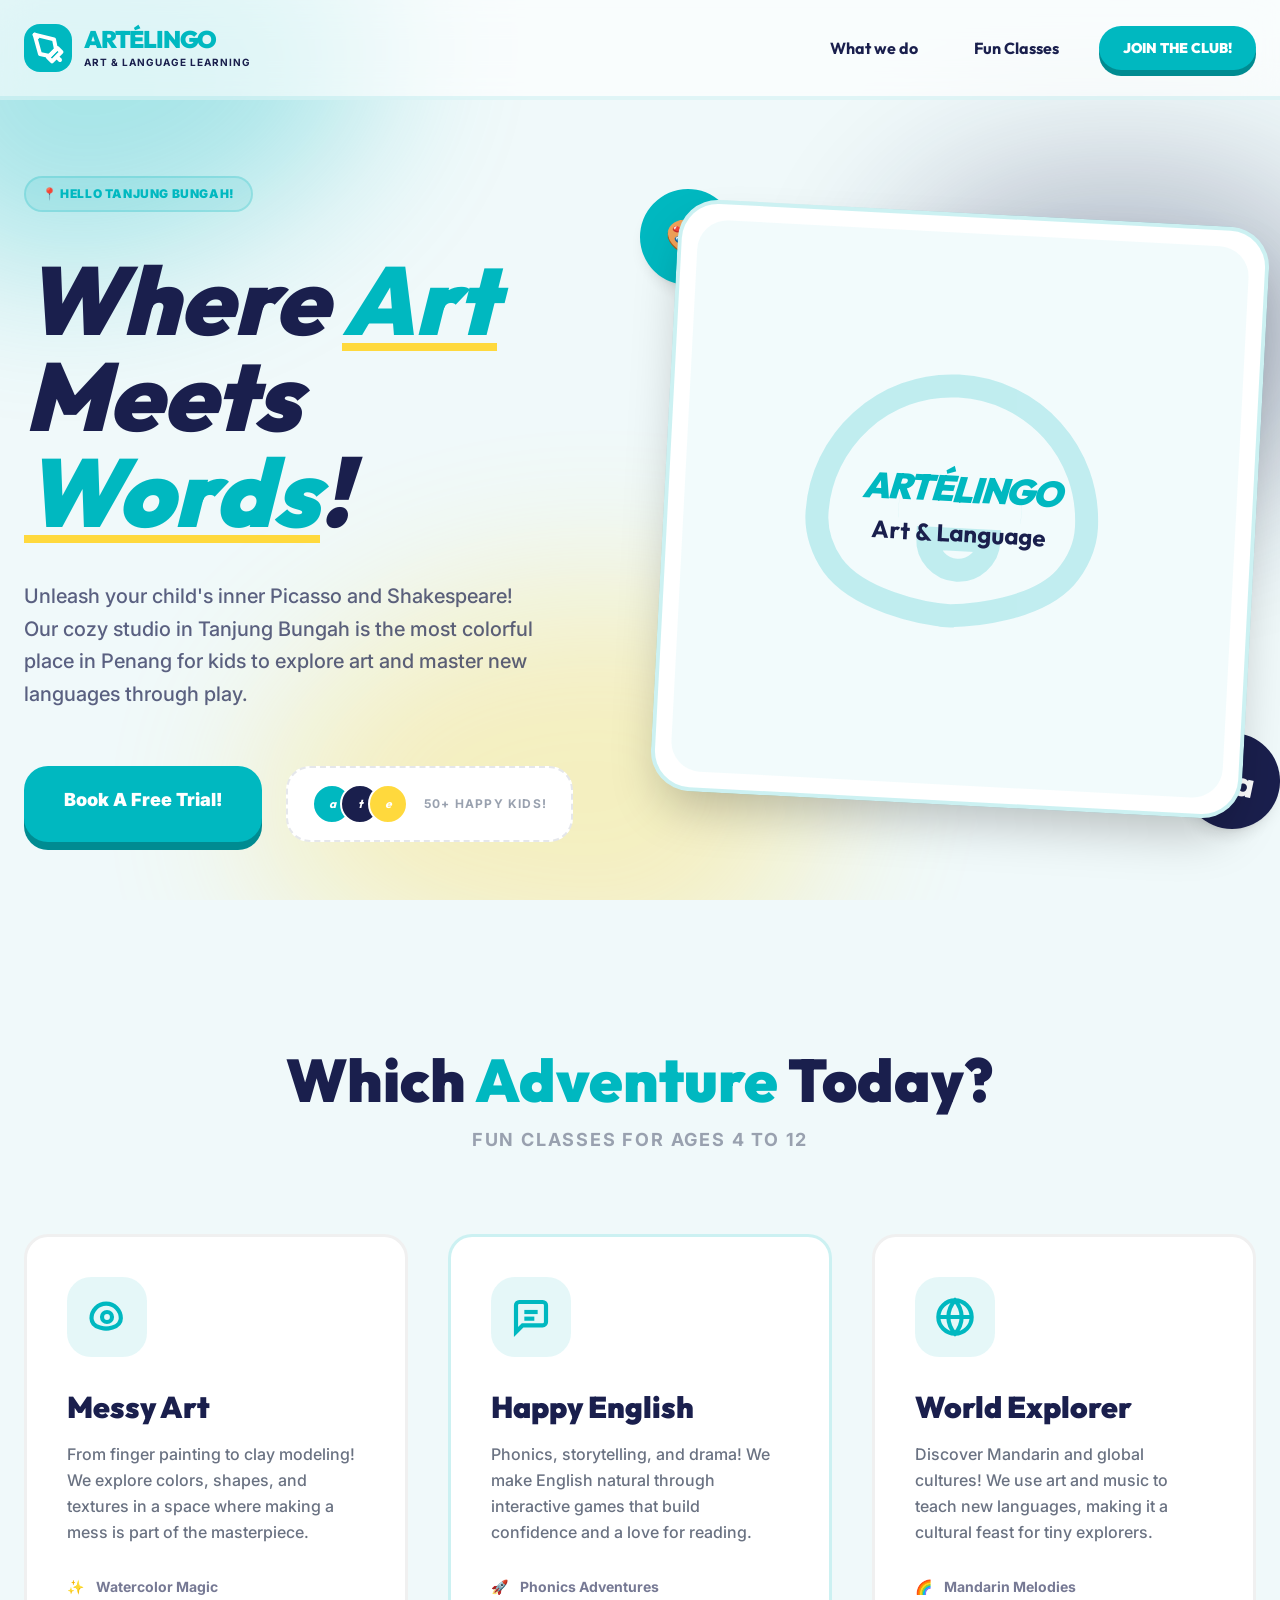
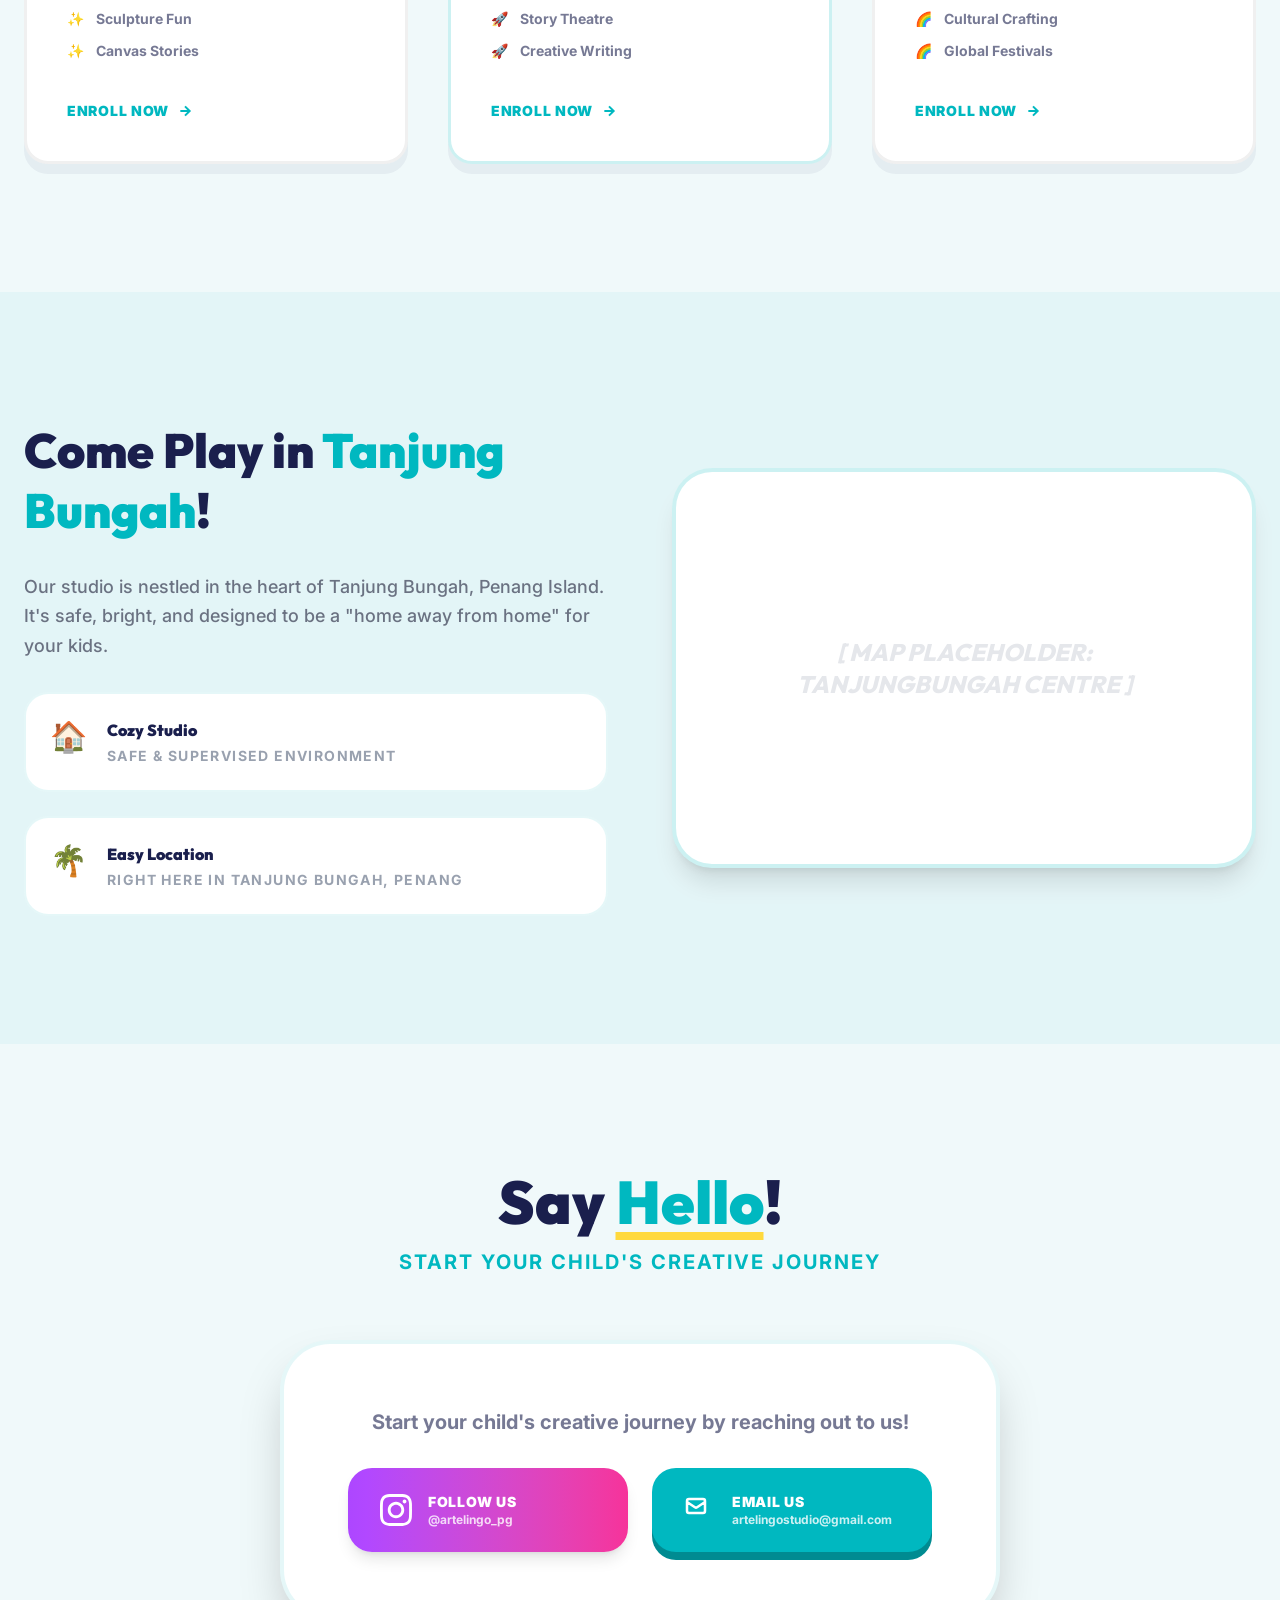
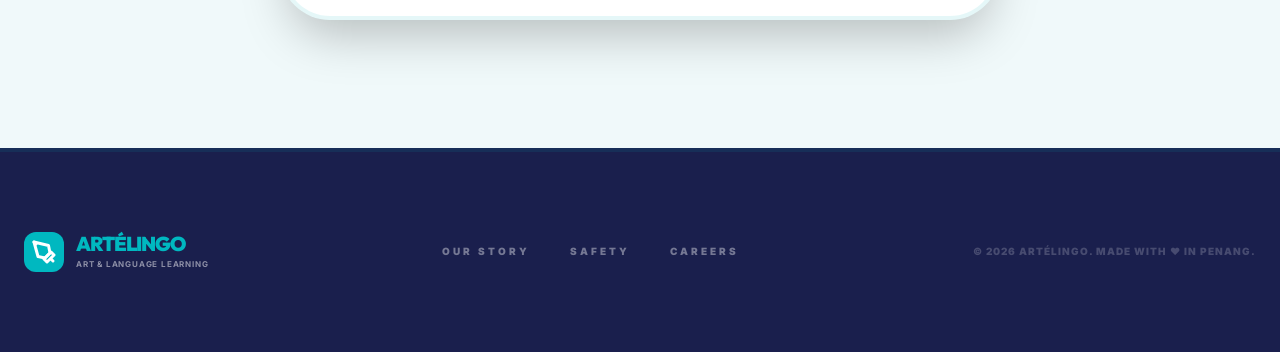
==== commit 1a544f9e: "update artelingo" ====
--- a/index.html
+++ b/index.html
@@ -1,4 +1,4 @@
-<!DOCTYPE html><html lang="en"> <head><meta charset="utf-8"><link rel="icon" type="image/svg+xml" href="/favicon.svg"><meta name="viewport" content="width=device-width"><meta name="generator" content="Astro v5.16.6"><title>artélingo | Art & Language Learning Fun @ Tanjung Bungah</title><link rel="preconnect" href="https://fonts.googleapis.com"><link rel="preconnect" href="https://fonts.gstatic.com" crossorigin><link href="https://fonts.googleapis.com/css2?family=Inter:wght@400;600;700&family=Outfit:wght@500;700;800&display=swap" rel="stylesheet"><link rel="stylesheet" href="/assets/index.kmW_lqU5.css"></head> <body class="bg-bg-light text-brand-navy selection:bg-brand-teal/30"> <!-- Playful Background Blobs --> <div class="fixed inset-0 pointer-events-none -z-10 overflow-hidden"> <div class="absolute top-[-10%] left-[-10%] w-[40%] h-[40%] bg-brand-teal blob-bg fun-border"></div> <div class="absolute top-[20%] right-[-5%] w-[35%] h-[35%] bg-brand-navy blob-bg rounded-full opactiy-10"></div> <div class="absolute bottom-[-10%] left-[20%] w-[45%] h-[45%] bg-brand-yellow blob-bg fun-border" style="border-radius: 60% 40% 30% 70% / 60% 30% 70% 40%;"></div> </div> <!-- Navigation --> <nav class="fixed top-0 w-full z-50 bg-white/60 backdrop-blur-lg border-b-4 border-brand-teal/10"> <div class="max-w-7xl mx-auto px-6 h-24 flex items-center justify-between"> <div class="flex items-center gap-3 group cursor-pointer"> <div class="w-12 h-12 bg-brand-teal rounded-2xl flex items-center justify-center transform group-hover:rotate-12 transition-transform"> <svg class="w-8 h-8 text-white" viewBox="0 0 24 24" fill="none" stroke="currentColor" stroke-width="3" stroke-linecap="round" stroke-linejoin="round"> <path d="m12 19 7-7 3 3-7 7-3-3Z"></path><path d="m18 13-1.5-7.5L2 2l4 14.5L13 18l5-5Z"></path><path d="m2 2 2 2"></path><path d="m21 21-2-2"></path> </svg> </div> <div class="flex flex-col"> <span class="text-2xl font-black tracking-tighter text-brand-teal font-outfit uppercase leading-none">artélingo</span> <span class="text-[10px] font-bold text-brand-navy uppercase tracking-widest mt-1">Art & Language learning</span> </div> </div> <div class="hidden md:flex items-center gap-6 font-outfit"> <a href="#about" class="px-4 py-2 hover:text-brand-teal transition-colors font-bold">What we do</a> <a href="#classes" class="px-4 py-2 hover:text-brand-teal transition-colors font-bold">Fun Classes</a> <a href="#contact" class="px-6 py-3 bg-brand-teal text-white rounded-full hover:scale-110 transition-transform shadow-[0_6px_0_#008b91] active:translate-y-[4px] active:shadow-none font-black text-sm uppercase">Join the Club!</a> </div> </div> </nav> <main class="pt-24"> <!-- Hero Section --> <section class="relative min-h-[90vh] flex items-center py-20 overflow-hidden"> <div class="max-w-7xl mx-auto px-6 grid lg:grid-cols-2 gap-12 items-center"> <div class="space-y-10"> <div class="inline-flex items-center gap-2 px-4 py-2 rounded-full bg-brand-teal/10 border-2 border-brand-teal/20 text-brand-teal text-xs font-black uppercase tracking-wider bouncy">
+<!DOCTYPE html><html lang="en"> <head><meta charset="utf-8"><link rel="icon" type="image/svg+xml" href="/favicon.svg"><meta name="viewport" content="width=device-width"><meta name="generator" content="Astro v5.16.6"><title>artélingo | Art & Language Learning Fun @ Tanjung Bungah</title><link rel="preconnect" href="https://fonts.googleapis.com"><link rel="preconnect" href="https://fonts.gstatic.com" crossorigin><link href="https://fonts.googleapis.com/css2?family=Inter:wght@400;600;700&family=Outfit:wght@500;700;800&display=swap" rel="stylesheet"><link rel="stylesheet" href="/assets/index.BF_g7dJP.css"></head> <body class="bg-bg-light text-brand-navy selection:bg-brand-teal/30"> <!-- Playful Background Blobs --> <div class="fixed inset-0 pointer-events-none -z-10 overflow-hidden"> <div class="absolute top-[-10%] left-[-10%] w-[40%] h-[40%] bg-brand-teal blob-bg fun-border"></div> <div class="absolute top-[20%] right-[-5%] w-[35%] h-[35%] bg-brand-navy blob-bg rounded-full opactiy-10"></div> <div class="absolute bottom-[-10%] left-[20%] w-[45%] h-[45%] bg-brand-yellow blob-bg fun-border" style="border-radius: 60% 40% 30% 70% / 60% 30% 70% 40%;"></div> </div> <!-- Navigation --> <nav class="fixed top-0 w-full z-50 bg-white/60 backdrop-blur-lg border-b-4 border-brand-teal/10"> <div class="max-w-7xl mx-auto px-6 h-24 flex items-center justify-between"> <div class="flex items-center gap-3 group cursor-pointer"> <div class="w-12 h-12 bg-brand-teal rounded-2xl flex items-center justify-center transform group-hover:rotate-12 transition-transform"> <svg class="w-8 h-8 text-white" viewBox="0 0 24 24" fill="none" stroke="currentColor" stroke-width="3" stroke-linecap="round" stroke-linejoin="round"> <path d="m12 19 7-7 3 3-7 7-3-3Z"></path><path d="m18 13-1.5-7.5L2 2l4 14.5L13 18l5-5Z"></path><path d="m2 2 2 2"></path><path d="m21 21-2-2"></path> </svg> </div> <div class="flex flex-col"> <span class="text-2xl font-black tracking-tighter text-brand-teal font-outfit uppercase leading-none">artélingo</span> <span class="text-[10px] font-bold text-brand-navy uppercase tracking-widest mt-1">Art & Language learning</span> </div> </div> <div class="hidden md:flex items-center gap-6 font-outfit"> <a href="#about" class="px-4 py-2 hover:text-brand-teal transition-colors font-bold">What we do</a> <a href="#classes" class="px-4 py-2 hover:text-brand-teal transition-colors font-bold">Fun Classes</a> <a href="#contact" class="px-6 py-3 bg-brand-teal text-white rounded-full hover:scale-110 transition-transform shadow-[0_6px_0_#008b91] active:translate-y-[4px] active:shadow-none font-black text-sm uppercase">Join the Club!</a> </div> </div> </nav> <main class="pt-24"> <!-- Hero Section --> <section class="relative min-h-[90vh] flex items-center py-20 overflow-hidden"> <div class="max-w-7xl mx-auto px-6 grid lg:grid-cols-2 gap-12 items-center"> <div class="space-y-10"> <div class="inline-flex items-center gap-2 px-4 py-2 rounded-full bg-brand-teal/10 border-2 border-brand-teal/20 text-brand-teal text-xs font-black uppercase tracking-wider bouncy">
 📍 Hello Tanjung Bungah!
 </div> <h1 class="text-6xl md:text-8xl font-black text-brand-navy font-outfit leading-none italic">
 Where <span class="text-brand-teal underline decoration-brand-yellow decoration-8 underline-offset-8">Art</span> Meets <span class="text-brand-teal underline decoration-brand-yellow decoration-8 underline-offset-8">Words</span>!
@@ -6,7 +6,7 @@
 Unleash your child's inner Picasso and Shakespeare! Our cozy studio in Tanjung Bungah is the most colorful place in Penang for kids to explore art and master new languages through play.
 </p> <div class="flex flex-col sm:flex-row gap-6 pt-4"> <a href="#contact" class="px-10 py-5 bg-brand-teal text-white font-black rounded-3xl hover:scale-105 transition-all text-center text-lg shadow-[0_8px_0_#008b91] active:translate-y-[4px] active:shadow-none">
 Book A Free Trial!
-</a> <div class="flex items-center gap-4 px-6 py-4 bg-white rounded-3xl border-2 border-dashed border-gray-200"> <div class="flex -space-x-3"> <div class="w-10 h-10 rounded-full bg-brand-teal border-2 border-white flex items-center justify-center text-white text-xs font-bold font-outfit leading-none italic">a</div> <div class="w-10 h-10 rounded-full bg-brand-navy border-2 border-white flex items-center justify-center text-white text-xs font-bold font-outfit leading-none italic">t</div> <div class="w-10 h-10 rounded-full bg-brand-yellow border-2 border-white flex items-center justify-center text-white text-xs font-bold font-outfit leading-none italic">e</div> </div> <span class="text-xs font-bold text-gray-400 uppercase tracking-widest">50+ Happy Kids!</span> </div> </div> </div> <div class="relative"> <!-- Fun Image/SVG Cluster --> <div class="relative z-10 p-4 bg-white rounded-[40px] shadow-2xl rotate-3 border-4 border-brand-teal/20 overflow-hidden group"> <div class="aspect-square bg-brand-teal/5 rounded-[30px] flex items-center justify-center relative overflow-hidden"> <svg class="w-2/3 h-2/3 text-brand-teal opacity-20 group-hover:scale-110 transition-transform duration-700" viewBox="0 0 24 24" fill="none" stroke="currentColor" stroke-width="1.5"> <path d="M12 19c-2.3 0-6.4-.8-8.1-2.9-.7-.9-1.2-2.1-1.2-3.3 0-4.8 3.9-8.8 8.8-8.8s8.8 3.9 8.8 8.8c0 1.2-.5 2.4-1.2 3.3-1.7 2.1-5.8 2.9-8.1 2.9Z"></path> <path d="M8 12h.01"></path><path d="M16 12h.01"></path><path d="M12 16c1.1 0 2-.9 2-2H10c0 1.1.9 2 2 2Z"></path> </svg> <div class="absolute inset-0 flex items-center justify-center font-outfit"> <div class="text-center p-8"> <div class="text-4xl font-black text-brand-teal mb-2 italic uppercase tracking-tighter">artélingo</div> <div class="text-2xl font-bold text-brand-navy">Art & Language</div> </div> </div> </div> </div> <!-- Decorative Elements --> <div class="absolute -top-6 -left-6 w-24 h-24 bg-brand-teal rounded-full flex items-center justify-center text-white text-4xl shadow-lg -rotate-12">🎨</div> <div class="absolute -bottom-6 -right-6 w-24 h-24 bg-brand-navy rounded-full flex items-center justify-center text-white text-4xl shadow-lg rotate-12 font-bold font-outfit">Aa</div> </div> </div> </section> <!-- Services / Classes Section --> <section id="classes" class="py-32 relative"> <div class="max-w-7xl mx-auto px-6"> <div class="text-center mb-20 space-y-4"> <h2 class="text-5xl md:text-6xl font-black font-outfit text-brand-navy">
+</a> <div class="flex items-center gap-4 px-6 py-4 bg-white rounded-3xl border-2 border-dashed border-gray-200"> <div class="flex -space-x-3"> <div class="w-10 h-10 rounded-full bg-brand-teal border-2 border-white flex items-center justify-center text-white text-xs font-bold font-outfit leading-none italic">a</div> <div class="w-10 h-10 rounded-full bg-brand-navy border-2 border-white flex items-center justify-center text-white text-xs font-bold font-outfit leading-none italic">t</div> <div class="w-10 h-10 rounded-full bg-brand-yellow border-2 border-white flex items-center justify-center text-white text-xs font-bold font-outfit leading-none italic">e</div> </div> <span class="text-xs font-bold text-gray-400 uppercase tracking-widest">50+ Happy Kids!</span> </div> </div> </div> <div class="relative"> <!-- Fun Image/SVG Cluster --> <div class="relative z-10 p-4 bg-white rounded-[40px] shadow-2xl rotate-3 border-4 border-brand-teal/20 overflow-hidden group"> <div class="aspect-square bg-brand-teal/5 rounded-[30px] flex items-center justify-center relative overflow-hidden"> <svg class="w-2/3 h-2/3 text-brand-teal opacity-20 group-hover:scale-110 transition-transform duration-700" viewBox="0 0 24 24" fill="none" stroke="currentColor" stroke-width="1.5"> <path d="M12 19c-2.3 0-6.4-.8-8.1-2.9-.7-.9-1.2-2.1-1.2-3.3 0-4.8 3.9-8.8 8.8-8.8s8.8 3.9 8.8 8.8c0 1.2-.5 2.4-1.2 3.3-1.7 2.1-5.8 2.9-8.1 2.9Z"></path> <path d="M8 12h.01"></path><path d="M16 12h.01"></path><path d="M12 16c1.1 0 2-.9 2-2H10c0 1.1.9 2 2 2Z"></path> </svg> <div class="absolute inset-0 flex items-center justify-center font-outfit"> <div class="text-center p-8"> <div class="text-4xl font-black text-brand-teal mb-2 italic uppercase tracking-tighter">artélingo</div> <div class="text-2xl font-bold text-brand-navy">Art & Language</div> </div> </div> </div> </div> <!-- Decorative Elements --> <div class="absolute -top-6 -left-6 w-24 h-24 bg-brand-teal rounded-full flex items-center justify-center text-white text-4xl shadow-lg -rotate-12">🎨</div> <div class="absolute -bottom-6 -right-6 w-24 h-24 bg-brand-navy rounded-full flex items-center justify-center text-white text-4xl shadow-lg rotate-12 font-bold font-outfit">Aa</div> </div> </div></section> <!-- Services / Classes Section --> <section id="classes" class="py-32 relative"> <div class="max-w-7xl mx-auto px-6"> <div class="text-center mb-20 space-y-4"> <h2 class="text-5xl md:text-6xl font-black font-outfit text-brand-navy">
 Which <span class="text-brand-teal">Adventure</span> Today?
 </h2> <p class="text-lg font-bold text-gray-400 uppercase tracking-widest">Fun classes for ages 4 to 12</p> </div> <div class="grid md:grid-cols-3 gap-10"> <!-- Art Class --> <div class="kid-card p-10 group bg-white"> <div class="w-20 h-20 bg-brand-teal/10 rounded-3xl flex items-center justify-center text-brand-teal mb-8 group-hover:scale-110 transition-transform"> <svg class="w-10 h-10" viewBox="0 0 24 24" fill="none" stroke="currentColor" stroke-width="2.5"><path d="M12 19c-2.3 0-6.4-.8-8.1-2.9-.7-.9-1.2-2.1-1.2-3.3 0-4.8 3.9-8.8 8.8-8.8s8.8 3.9 8.8 8.8c0 1.2-.5 2.4-1.2 3.3-1.7 2.1-5.8 2.9-8.1 2.9Z"></path><circle cx="12" cy="12" r="3"></circle></svg> </div> <h3 class="text-3xl font-black text-brand-navy mb-4 font-outfit">Messy Art</h3> <p class="text-gray-500 font-medium leading-relaxed mb-8">
 From finger painting to clay modeling! We explore colors, shapes, and textures in a space where making a mess is part of the masterpiece.
@@ -20,8 +20,6 @@
 Our studio is nestled in the heart of Tanjung Bungah, Penang Island. It's safe, bright, and designed to be a "home away from home" for your kids.
 </p> <div class="grid gap-6"> <div class="flex gap-5 p-6 bg-white rounded-3xl border-2 border-brand-teal/10"> <div class="text-3xl">🏠</div> <div> <h4 class="font-black text-brand-navy mb-1">Cozy Studio</h4> <p class="text-sm font-bold text-gray-400 uppercase tracking-widest">Safe & Supervised Environment</p> </div> </div> <div class="flex gap-5 p-6 bg-white rounded-3xl border-2 border-brand-teal/10"> <div class="text-3xl">🌴</div> <div> <h4 class="font-black text-brand-navy mb-1">Easy Location</h4> <p class="text-sm font-bold text-gray-400 uppercase tracking-widest">Right here in Tanjung Bungah, Penang</p> </div> </div> </div> </div> <div class="p-4 bg-white rounded-[40px] shadow-xl h-[400px] flex items-center justify-center text-gray-200 font-extrabold text-2xl border-4 border-brand-teal/20 text-center px-12 italic uppercase font-outfit">
 [ MAP PLACEHOLDER: TANJUNGBUNGAH CENTRE ]
-</div> </div> </div> </section> <!-- Final CTA / Contact --> <section id="contact" class="py-32 relative overflow-hidden"> <div class="max-w-3xl mx-auto px-6 relative z-10"> <div class="text-center mb-16 space-y-4"> <h2 class="text-5xl md:text-6xl font-black font-outfit text-brand-navy">Say <span class="text-brand-teal underline decoration-brand-yellow decoration-8 underline-offset-8">Hello</span>!</h2> <p class="text-xl font-bold text-brand-teal uppercase tracking-widest">Start your child's creative journey</p> </div> <form class="space-y-8 bg-white p-10 md:p-16 rounded-[50px] shadow-2xl border-4 border-brand-teal/10"> <div class="grid md:grid-cols-2 gap-8"> <div class="space-y-3"> <label class="text-xs font-black text-gray-400 uppercase tracking-widest px-2">Hero's Name (Kid)</label> <input type="text" placeholder="Future Picasso..." class="w-full bg-gray-50 border-4 border-transparent rounded-[20px] px-6 py-4 text-brand-navy focus:outline-none focus:border-brand-teal/20 transition-all font-bold"> </div> <div class="space-y-3"> <label class="text-xs font-black text-gray-400 uppercase tracking-widest px-2">Sidekick's Email (Parent)</label> <input type="email" placeholder="super-parent@mail.com" class="w-full bg-gray-50 border-4 border-transparent rounded-[20px] px-6 py-4 text-brand-navy focus:outline-none focus:border-brand-teal/20 transition-all font-bold"> </div> </div> <div class="space-y-3"> <label class="text-xs font-black text-gray-400 uppercase tracking-widest px-2">Preferred Adventure</label> <div class="grid grid-cols-2 sm:grid-cols-3 gap-4"> <button type="button" class="px-4 py-3 bg-brand-teal/5 border-2 border-brand-teal/20 rounded-2xl text-xs font-black text-brand-teal uppercase tracking-widest hover:bg-brand-teal hover:text-white transition-all">Messy Art</button> <button type="button" class="px-4 py-3 bg-brand-teal/5 border-2 border-brand-teal/20 rounded-2xl text-xs font-black text-brand-teal uppercase tracking-widest hover:bg-brand-teal hover:text-white transition-all">Happy English</button> <button type="button" class="px-4 py-3 bg-brand-yellow/5 border-2 border-brand-yellow/20 rounded-2xl text-xs font-black text-brand-orange uppercase tracking-widest hover:bg-brand-yellow hover:text-white transition-all">Explorer</button> </div> </div> <button class="w-full py-6 bg-brand-teal text-white font-black uppercase tracking-[0.2em] rounded-3xl shadow-[0_10px_0_#008b91] hover:scale-[1.02] active:translate-y-[6px] active:shadow-none transition-all text-xl">
-Send Magic Message! ✨
-</button> </form> </div> </section> </main> <!-- Footer --> <footer class="py-20 border-t-4 border-brand-teal/10 bg-brand-navy text-white"> <div class="max-w-7xl mx-auto px-6 flex flex-col md:flex-row justify-between items-center gap-12"> <div class="flex items-center gap-3"> <div class="w-10 h-10 bg-brand-teal rounded-xl flex items-center justify-center"> <svg class="w-6 h-6 text-white" viewBox="0 0 24 24" fill="none" stroke="currentColor" stroke-width="3" stroke-linecap="round" stroke-linejoin="round"> <path d="m12 19 7-7 3 3-7 7-3-3Z"></path><path d="m18 13-1.5-7.5L2 2l4 14.5L13 18l5-5Z"></path><path d="m2 2 2 2"></path><path d="m21 21-2-2"></path> </svg> </div> <div class="flex flex-col"> <span class="text-xl font-black uppercase tracking-tighter text-brand-teal font-outfit leading-none">artélingo</span> <span class="text-[8px] font-bold text-white/50 uppercase tracking-widest mt-1">Art & Language learning</span> </div> </div> <div class="flex gap-10 text-[10px] font-black uppercase tracking-[0.3em] text-white/40"> <a href="#" class="hover:text-brand-teal transition-colors">Our Story</a> <a href="#" class="hover:text-brand-teal transition-colors">Safety</a> <a href="#" class="hover:text-brand-teal transition-colors">Careers</a> </div> <div class="text-[10px] text-white/20 font-black uppercase tracking-widest">
+</div> </div> </div> </section> <!-- Final CTA / Contact --> <section id="contact" class="py-32 relative overflow-hidden"> <div class="max-w-3xl mx-auto px-6 relative z-10"> <div class="text-center mb-16 space-y-4"> <h2 class="text-5xl md:text-6xl font-black font-outfit text-brand-navy">Say <span class="text-brand-teal underline decoration-brand-yellow decoration-8 underline-offset-8">Hello</span>!</h2> <p class="text-xl font-bold text-brand-teal uppercase tracking-widest">Start your child's creative journey</p> </div> <div class="space-y-8 bg-white p-10 md:p-16 rounded-[50px] shadow-2xl border-4 border-brand-teal/10"> <p class="text-center text-xl font-bold text-brand-navy/60 mb-8">Start your child's creative journey by reaching out to us!</p> <div class="grid sm:grid-cols-2 gap-6"> <a href="https://instagram.com/artelingo_pg" target="_blank" rel="noopener noreferrer" class="flex items-center gap-4 px-8 py-6 bg-gradient-to-r from-purple-500 to-pink-500 text-white rounded-3xl shadow-lg hover:scale-105 transition-all text-center no-underline"> <svg class="w-8 h-8" fill="currentColor" viewBox="0 0 24 24"><path d="M12 2.163c3.204 0 3.584.012 4.85.07 3.252.148 4.771 1.691 4.919 4.919.058 1.265.069 1.645.069 4.849 0 3.205-.012 3.584-.069 4.849-.149 3.225-1.664 4.771-4.919 4.919-1.266.058-1.644.07-4.85.07-3.204 0-3.584-.012-4.849-.07-3.26-.149-4.771-1.699-4.919-4.92-.058-1.265-.07-1.644-.07-4.849 0-3.204.013-3.583.07-4.849.149-3.227 1.664-4.771 4.919-4.919 1.266-.057 1.645-.069 4.849-.069zm0-2.163c-3.259 0-3.667.014-4.947.072-4.358.2-6.78 2.618-6.98 6.98-.059 1.281-.073 1.689-.073 4.948 0 3.259.014 3.668.072 4.948.2 4.358 2.618 6.78 6.98 6.98 1.281.058 1.689.072 4.948.072 3.259 0 3.668-.014 4.948-.072 4.354-.2 6.782-2.618 6.979-6.98.059-1.28.073-1.689.073-4.948 0-3.259-.014-3.667-.072-4.947-.196-4.354-2.617-6.78-6.979-6.98-1.281-.059-1.69-.073-4.949-.073zm0 5.838c-3.403 0-6.162 2.759-6.162 6.162s2.759 6.163 6.162 6.163 6.162-2.759 6.162-6.163c0-3.403-2.759-6.162-6.162-6.162zm0 10.162c-2.209 0-4-1.79-4-4 0-2.209 1.791-4 4-4s4 1.791 4 4c0 2.21-1.791 4-4 4zm6.406-11.845c-.796 0-1.441.645-1.441 1.44s.645 1.44 1.441 1.44c.795 0 1.439-.645 1.439-1.44s-.644-1.44-1.439-1.44z"></path></svg> <div class="text-left"> <div class="font-black uppercase tracking-wider text-sm">Follow us</div> <div class="font-bold text-xs opacity-80">@artelingo_pg</div> </div> </a> <a href="mailto:artelingostudio@gmail.com" class="flex items-center gap-4 px-8 py-6 bg-brand-teal text-white rounded-3xl shadow-[0_8px_0_#008b91] hover:scale-105 hover:shadow-[0_12px_0_#008b91] active:translate-y-[4px] active:shadow-[0_4px_0_#008b91] transition-all text-center no-underline"> <svg class="w-8 h-8" fill="none" stroke="currentColor" stroke-width="2.5"><path d="M3 8l7.89 5.26a2 2 0 002.22 0L21 8M5 19h14a2 2 0 002-2V7a2 2 0 00-2-2H5a2 2 0 00-2 2v10a2 2 0 002 2z"></path></svg> <div class="text-left"> <div class="font-black uppercase tracking-wider text-sm">Email us</div> <div class="font-bold text-xs opacity-80">artelingostudio@gmail.com</div> </div> </a> </div> </div> </div></section> </main> <!-- Footer --> <footer class="py-20 border-t-4 border-brand-teal/10 bg-brand-navy text-white"> <div class="max-w-7xl mx-auto px-6 flex flex-col md:flex-row justify-between items-center gap-12"> <div class="flex items-center gap-3"> <div class="w-10 h-10 bg-brand-teal rounded-xl flex items-center justify-center"> <svg class="w-6 h-6 text-white" viewBox="0 0 24 24" fill="none" stroke="currentColor" stroke-width="3" stroke-linecap="round" stroke-linejoin="round"> <path d="m12 19 7-7 3 3-7 7-3-3Z"></path><path d="m18 13-1.5-7.5L2 2l4 14.5L13 18l5-5Z"></path><path d="m2 2 2 2"></path><path d="m21 21-2-2"></path> </svg> </div> <div class="flex flex-col"> <span class="text-xl font-black uppercase tracking-tighter text-brand-teal font-outfit leading-none">artélingo</span> <span class="text-[8px] font-bold text-white/50 uppercase tracking-widest mt-1">Art & Language learning</span> </div> </div> <div class="flex gap-10 text-[10px] font-black uppercase tracking-[0.3em] text-white/40"> <a href="#" class="hover:text-brand-teal transition-colors">Our Story</a> <a href="#" class="hover:text-brand-teal transition-colors">Safety</a> <a href="#" class="hover:text-brand-teal transition-colors">Careers</a> </div> <div class="text-[10px] text-white/20 font-black uppercase tracking-widest">
 &copy; 2026 artélingo. Made with ❤️ in Penang.
 </div> </div> </footer> </body></html>
--- a/assets/index.BF_g7dJP.css
+++ b/assets/index.BF_g7dJP.css
@@ -0,0 +1 @@
+/*! tailwindcss v4.1.18 | MIT License | https://tailwindcss.com */@layer properties{@supports (((-webkit-hyphens:none)) and (not (margin-trim:inline))) or ((-moz-orient:inline) and (not (color:rgb(from red r g b)))){*,:before,:after,::backdrop{--tw-rotate-x:initial;--tw-rotate-y:initial;--tw-rotate-z:initial;--tw-skew-x:initial;--tw-skew-y:initial;--tw-space-y-reverse:0;--tw-space-x-reverse:0;--tw-border-style:solid;--tw-gradient-position:initial;--tw-gradient-from:#0000;--tw-gradient-via:#0000;--tw-gradient-to:#0000;--tw-gradient-stops:initial;--tw-gradient-via-stops:initial;--tw-gradient-from-position:0%;--tw-gradient-via-position:50%;--tw-gradient-to-position:100%;--tw-leading:initial;--tw-font-weight:initial;--tw-tracking:initial;--tw-shadow:0 0 #0000;--tw-shadow-color:initial;--tw-shadow-alpha:100%;--tw-inset-shadow:0 0 #0000;--tw-inset-shadow-color:initial;--tw-inset-shadow-alpha:100%;--tw-ring-color:initial;--tw-ring-shadow:0 0 #0000;--tw-inset-ring-color:initial;--tw-inset-ring-shadow:0 0 #0000;--tw-ring-inset:initial;--tw-ring-offset-width:0px;--tw-ring-offset-color:#fff;--tw-ring-offset-shadow:0 0 #0000;--tw-backdrop-blur:initial;--tw-backdrop-brightness:initial;--tw-backdrop-contrast:initial;--tw-backdrop-grayscale:initial;--tw-backdrop-hue-rotate:initial;--tw-backdrop-invert:initial;--tw-backdrop-opacity:initial;--tw-backdrop-saturate:initial;--tw-backdrop-sepia:initial;--tw-duration:initial;--tw-scale-x:1;--tw-scale-y:1;--tw-scale-z:1;--tw-translate-x:0;--tw-translate-y:0;--tw-translate-z:0}}}@layer theme{:root,:host{--font-sans:ui-sans-serif,system-ui,sans-serif,"Apple Color Emoji","Segoe UI Emoji","Segoe UI Symbol","Noto Color Emoji";--font-mono:ui-monospace,SFMono-Regular,Menlo,Monaco,Consolas,"Liberation Mono","Courier New",monospace;--color-purple-500:oklch(62.7% .265 303.9);--color-pink-500:oklch(65.6% .241 354.308);--color-gray-200:oklch(92.8% .006 264.531);--color-gray-400:oklch(70.7% .022 261.325);--color-gray-500:oklch(55.1% .027 264.364);--color-white:#fff;--spacing:.25rem;--container-lg:32rem;--container-3xl:48rem;--container-7xl:80rem;--text-xs:.75rem;--text-xs--line-height:calc(1/.75);--text-sm:.875rem;--text-sm--line-height:calc(1.25/.875);--text-lg:1.125rem;--text-lg--line-height:calc(1.75/1.125);--text-xl:1.25rem;--text-xl--line-height:calc(1.75/1.25);--text-2xl:1.5rem;--text-2xl--line-height:calc(2/1.5);--text-3xl:1.875rem;--text-3xl--line-height: 1.2 ;--text-4xl:2.25rem;--text-4xl--line-height:calc(2.5/2.25);--text-5xl:3rem;--text-5xl--line-height:1;--text-6xl:3.75rem;--text-6xl--line-height:1;--text-8xl:6rem;--text-8xl--line-height:1;--font-weight-medium:500;--font-weight-bold:700;--font-weight-extrabold:800;--font-weight-black:900;--tracking-tighter:-.05em;--tracking-wider:.05em;--tracking-widest:.1em;--leading-tight:1.25;--leading-relaxed:1.625;--radius-xl:.75rem;--radius-2xl:1rem;--radius-3xl:1.5rem;--blur-lg:16px;--default-transition-duration:.15s;--default-transition-timing-function:cubic-bezier(.4,0,.2,1);--default-font-family:var(--font-sans);--default-mono-font-family:var(--font-mono);--color-brand-teal:var(--color-brand-teal);--color-brand-navy:var(--color-brand-navy);--color-brand-yellow:var(--color-brand-yellow);--color-brand-orange:var(--color-brand-orange);--color-bg-light:var(--color-bg-light);--color-text-main:var(--color-text-main)}}@layer base{*,:after,:before,::backdrop{box-sizing:border-box;border:0 solid;margin:0;padding:0}::file-selector-button{box-sizing:border-box;border:0 solid;margin:0;padding:0}html,:host{-webkit-text-size-adjust:100%;tab-size:4;line-height:1.5;font-family:var(--default-font-family,ui-sans-serif,system-ui,sans-serif,"Apple Color Emoji","Segoe UI Emoji","Segoe UI Symbol","Noto Color Emoji");font-feature-settings:var(--default-font-feature-settings,normal);font-variation-settings:var(--default-font-variation-settings,normal);-webkit-tap-highlight-color:transparent}hr{height:0;color:inherit;border-top-width:1px}abbr:where([title]){-webkit-text-decoration:underline dotted;text-decoration:underline dotted}h1,h2,h3,h4,h5,h6{font-size:inherit;font-weight:inherit}a{color:inherit;-webkit-text-decoration:inherit;text-decoration:inherit}b,strong{font-weight:bolder}code,kbd,samp,pre{font-family:var(--default-mono-font-family,ui-monospace,SFMono-Regular,Menlo,Monaco,Consolas,"Liberation Mono","Courier New",monospace);font-feature-settings:var(--default-mono-font-feature-settings,normal);font-variation-settings:var(--default-mono-font-variation-settings,normal);font-size:1em}small{font-size:80%}sub,sup{vertical-align:baseline;font-size:75%;line-height:0;position:relative}sub{bottom:-.25em}sup{top:-.5em}table{text-indent:0;border-color:inherit;border-collapse:collapse}:-moz-focusring{outline:auto}progress{vertical-align:baseline}summary{display:list-item}ol,ul,menu{list-style:none}img,svg,video,canvas,audio,iframe,embed,object{vertical-align:middle;display:block}img,video{max-width:100%;height:auto}button,input,select,optgroup,textarea{font:inherit;font-feature-settings:inherit;font-variation-settings:inherit;letter-spacing:inherit;color:inherit;opacity:1;background-color:#0000;border-radius:0}::file-selector-button{font:inherit;font-feature-settings:inherit;font-variation-settings:inherit;letter-spacing:inherit;color:inherit;opacity:1;background-color:#0000;border-radius:0}:where(select:is([multiple],[size])) optgroup{font-weight:bolder}:where(select:is([multiple],[size])) optgroup option{padding-inline-start:20px}::file-selector-button{margin-inline-end:4px}::placeholder{opacity:1}@supports (not ((-webkit-appearance:-apple-pay-button))) or (contain-intrinsic-size:1px){::placeholder{color:currentColor}@supports (color:color-mix(in lab,red,red)){::placeholder{color:color-mix(in oklab,currentcolor 50%,transparent)}}}textarea{resize:vertical}::-webkit-search-decoration{-webkit-appearance:none}::-webkit-date-and-time-value{min-height:1lh;text-align:inherit}::-webkit-datetime-edit{display:inline-flex}::-webkit-datetime-edit-fields-wrapper{padding:0}::-webkit-datetime-edit{padding-block:0}::-webkit-datetime-edit-year-field{padding-block:0}::-webkit-datetime-edit-month-field{padding-block:0}::-webkit-datetime-edit-day-field{padding-block:0}::-webkit-datetime-edit-hour-field{padding-block:0}::-webkit-datetime-edit-minute-field{padding-block:0}::-webkit-datetime-edit-second-field{padding-block:0}::-webkit-datetime-edit-millisecond-field{padding-block:0}::-webkit-datetime-edit-meridiem-field{padding-block:0}::-webkit-calendar-picker-indicator{line-height:1}:-moz-ui-invalid{box-shadow:none}button,input:where([type=button],[type=reset],[type=submit]){appearance:button}::file-selector-button{appearance:button}::-webkit-inner-spin-button{height:auto}::-webkit-outer-spin-button{height:auto}[hidden]:where(:not([hidden=until-found])){display:none!important}}@layer components;@layer utilities{.pointer-events-none{pointer-events:none}.absolute{position:absolute}.fixed{position:fixed}.relative{position:relative}.static{position:static}.inset-0{inset:calc(var(--spacing)*0)}.-top-6{top:calc(var(--spacing)*-6)}.top-0{top:calc(var(--spacing)*0)}.top-\[-10\%\]{top:-10%}.top-\[20\%\]{top:20%}.-right-6{right:calc(var(--spacing)*-6)}.right-\[-5\%\]{right:-5%}.-bottom-6{bottom:calc(var(--spacing)*-6)}.bottom-\[-10\%\]{bottom:-10%}.-left-6{left:calc(var(--spacing)*-6)}.left-\[-10\%\]{left:-10%}.left-\[20\%\]{left:20%}.-z-10{z-index:-10}.z-10{z-index:10}.z-50{z-index:50}.mx-auto{margin-inline:auto}.mt-1{margin-top:calc(var(--spacing)*1)}.mb-1{margin-bottom:calc(var(--spacing)*1)}.mb-2{margin-bottom:calc(var(--spacing)*2)}.mb-4{margin-bottom:calc(var(--spacing)*4)}.mb-8{margin-bottom:calc(var(--spacing)*8)}.mb-10{margin-bottom:calc(var(--spacing)*10)}.mb-16{margin-bottom:calc(var(--spacing)*16)}.mb-20{margin-bottom:calc(var(--spacing)*20)}.contents{display:contents}.flex{display:flex}.grid{display:grid}.hidden{display:none}.inline-flex{display:inline-flex}.aspect-square{aspect-ratio:1}.h-2\/3{height:66.6667%}.h-4{height:calc(var(--spacing)*4)}.h-6{height:calc(var(--spacing)*6)}.h-8{height:calc(var(--spacing)*8)}.h-10{height:calc(var(--spacing)*10)}.h-12{height:calc(var(--spacing)*12)}.h-20{height:calc(var(--spacing)*20)}.h-24{height:calc(var(--spacing)*24)}.h-\[35\%\]{height:35%}.h-\[40\%\]{height:40%}.h-\[45\%\]{height:45%}.h-\[400px\]{height:400px}.min-h-\[90vh\]{min-height:90vh}.w-2\/3{width:66.6667%}.w-4{width:calc(var(--spacing)*4)}.w-6{width:calc(var(--spacing)*6)}.w-8{width:calc(var(--spacing)*8)}.w-10{width:calc(var(--spacing)*10)}.w-12{width:calc(var(--spacing)*12)}.w-20{width:calc(var(--spacing)*20)}.w-24{width:calc(var(--spacing)*24)}.w-\[35\%\]{width:35%}.w-\[40\%\]{width:40%}.w-\[45\%\]{width:45%}.w-full{width:100%}.max-w-3xl{max-width:var(--container-3xl)}.max-w-7xl{max-width:var(--container-7xl)}.max-w-lg{max-width:var(--container-lg)}.-rotate-12{rotate:-12deg}.rotate-3{rotate:3deg}.rotate-12{rotate:12deg}.transform{transform:var(--tw-rotate-x,)var(--tw-rotate-y,)var(--tw-rotate-z,)var(--tw-skew-x,)var(--tw-skew-y,)}.cursor-pointer{cursor:pointer}.flex-col{flex-direction:column}.items-center{align-items:center}.justify-between{justify-content:space-between}.justify-center{justify-content:center}.gap-2{gap:calc(var(--spacing)*2)}.gap-3{gap:calc(var(--spacing)*3)}.gap-4{gap:calc(var(--spacing)*4)}.gap-5{gap:calc(var(--spacing)*5)}.gap-6{gap:calc(var(--spacing)*6)}.gap-10{gap:calc(var(--spacing)*10)}.gap-12{gap:calc(var(--spacing)*12)}.gap-16{gap:calc(var(--spacing)*16)}:where(.space-y-3>:not(:last-child)){--tw-space-y-reverse:0;margin-block-start:calc(calc(var(--spacing)*3)*var(--tw-space-y-reverse));margin-block-end:calc(calc(var(--spacing)*3)*calc(1 - var(--tw-space-y-reverse)))}:where(.space-y-4>:not(:last-child)){--tw-space-y-reverse:0;margin-block-start:calc(calc(var(--spacing)*4)*var(--tw-space-y-reverse));margin-block-end:calc(calc(var(--spacing)*4)*calc(1 - var(--tw-space-y-reverse)))}:where(.space-y-8>:not(:last-child)){--tw-space-y-reverse:0;margin-block-start:calc(calc(var(--spacing)*8)*var(--tw-space-y-reverse));margin-block-end:calc(calc(var(--spacing)*8)*calc(1 - var(--tw-space-y-reverse)))}:where(.space-y-10>:not(:last-child)){--tw-space-y-reverse:0;margin-block-start:calc(calc(var(--spacing)*10)*var(--tw-space-y-reverse));margin-block-end:calc(calc(var(--spacing)*10)*calc(1 - var(--tw-space-y-reverse)))}:where(.-space-x-3>:not(:last-child)){--tw-space-x-reverse:0;margin-inline-start:calc(calc(var(--spacing)*-3)*var(--tw-space-x-reverse));margin-inline-end:calc(calc(var(--spacing)*-3)*calc(1 - var(--tw-space-x-reverse)))}.overflow-hidden{overflow:hidden}.rounded-2xl{border-radius:var(--radius-2xl)}.rounded-3xl{border-radius:var(--radius-3xl)}.rounded-\[30px\]{border-radius:30px}.rounded-\[40px\]{border-radius:40px}.rounded-\[50px\]{border-radius:50px}.rounded-full{border-radius:3.40282e38px}.rounded-xl{border-radius:var(--radius-xl)}.border-2{border-style:var(--tw-border-style);border-width:2px}.border-4{border-style:var(--tw-border-style);border-width:4px}.border-t-4{border-top-style:var(--tw-border-style);border-top-width:4px}.border-b-4{border-bottom-style:var(--tw-border-style);border-bottom-width:4px}.border-dashed{--tw-border-style:dashed;border-style:dashed}.\!border-brand-teal\/20{border-color:var(--color-brand-teal)!important}@supports (color:color-mix(in lab,red,red)){.\!border-brand-teal\/20{border-color:color-mix(in oklab,var(--color-brand-teal)20%,transparent)!important}}.border-brand-teal\/10{border-color:var(--color-brand-teal)}@supports (color:color-mix(in lab,red,red)){.border-brand-teal\/10{border-color:color-mix(in oklab,var(--color-brand-teal)10%,transparent)}}.border-brand-teal\/20{border-color:var(--color-brand-teal)}@supports (color:color-mix(in lab,red,red)){.border-brand-teal\/20{border-color:color-mix(in oklab,var(--color-brand-teal)20%,transparent)}}.border-gray-200{border-color:var(--color-gray-200)}.border-white{border-color:var(--color-white)}.bg-bg-light{background-color:var(--color-bg-light)}.bg-brand-navy{background-color:var(--color-brand-navy)}.bg-brand-teal,.bg-brand-teal\/5{background-color:var(--color-brand-teal)}@supports (color:color-mix(in lab,red,red)){.bg-brand-teal\/5{background-color:color-mix(in oklab,var(--color-brand-teal)5%,transparent)}}.bg-brand-teal\/10{background-color:var(--color-brand-teal)}@supports (color:color-mix(in lab,red,red)){.bg-brand-teal\/10{background-color:color-mix(in oklab,var(--color-brand-teal)10%,transparent)}}.bg-brand-yellow{background-color:var(--color-brand-yellow)}.bg-white{background-color:var(--color-white)}.bg-white\/60{background-color:#fff9}@supports (color:color-mix(in lab,red,red)){.bg-white\/60{background-color:color-mix(in oklab,var(--color-white)60%,transparent)}}.bg-gradient-to-r{--tw-gradient-position:to right in oklab;background-image:linear-gradient(var(--tw-gradient-stops))}.from-purple-500{--tw-gradient-from:var(--color-purple-500);--tw-gradient-stops:var(--tw-gradient-via-stops,var(--tw-gradient-position),var(--tw-gradient-from)var(--tw-gradient-from-position),var(--tw-gradient-to)var(--tw-gradient-to-position))}.to-pink-500{--tw-gradient-to:var(--color-pink-500);--tw-gradient-stops:var(--tw-gradient-via-stops,var(--tw-gradient-position),var(--tw-gradient-from)var(--tw-gradient-from-position),var(--tw-gradient-to)var(--tw-gradient-to-position))}.p-4{padding:calc(var(--spacing)*4)}.p-6{padding:calc(var(--spacing)*6)}.p-8{padding:calc(var(--spacing)*8)}.p-10{padding:calc(var(--spacing)*10)}.px-4{padding-inline:calc(var(--spacing)*4)}.px-6{padding-inline:calc(var(--spacing)*6)}.px-8{padding-inline:calc(var(--spacing)*8)}.px-10{padding-inline:calc(var(--spacing)*10)}.px-12{padding-inline:calc(var(--spacing)*12)}.py-2{padding-block:calc(var(--spacing)*2)}.py-3{padding-block:calc(var(--spacing)*3)}.py-4{padding-block:calc(var(--spacing)*4)}.py-5{padding-block:calc(var(--spacing)*5)}.py-6{padding-block:calc(var(--spacing)*6)}.py-20{padding-block:calc(var(--spacing)*20)}.py-32{padding-block:calc(var(--spacing)*32)}.pt-4{padding-top:calc(var(--spacing)*4)}.pt-24{padding-top:calc(var(--spacing)*24)}.text-center{text-align:center}.text-left{text-align:left}.text-2xl{font-size:var(--text-2xl);line-height:var(--tw-leading,var(--text-2xl--line-height))}.text-3xl{font-size:var(--text-3xl);line-height:var(--tw-leading,var(--text-3xl--line-height))}.text-4xl{font-size:var(--text-4xl);line-height:var(--tw-leading,var(--text-4xl--line-height))}.text-5xl{font-size:var(--text-5xl);line-height:var(--tw-leading,var(--text-5xl--line-height))}.text-6xl{font-size:var(--text-6xl);line-height:var(--tw-leading,var(--text-6xl--line-height))}.text-lg{font-size:var(--text-lg);line-height:var(--tw-leading,var(--text-lg--line-height))}.text-sm{font-size:var(--text-sm);line-height:var(--tw-leading,var(--text-sm--line-height))}.text-xl{font-size:var(--text-xl);line-height:var(--tw-leading,var(--text-xl--line-height))}.text-xs{font-size:var(--text-xs);line-height:var(--tw-leading,var(--text-xs--line-height))}.text-\[8px\]{font-size:8px}.text-\[10px\]{font-size:10px}.leading-none{--tw-leading:1;line-height:1}.leading-relaxed{--tw-leading:var(--leading-relaxed);line-height:var(--leading-relaxed)}.leading-tight{--tw-leading:var(--leading-tight);line-height:var(--leading-tight)}.font-black{--tw-font-weight:var(--font-weight-black);font-weight:var(--font-weight-black)}.font-bold{--tw-font-weight:var(--font-weight-bold);font-weight:var(--font-weight-bold)}.font-extrabold{--tw-font-weight:var(--font-weight-extrabold);font-weight:var(--font-weight-extrabold)}.font-medium{--tw-font-weight:var(--font-weight-medium);font-weight:var(--font-weight-medium)}.tracking-\[0\.3em\]{--tw-tracking:.3em;letter-spacing:.3em}.tracking-tighter{--tw-tracking:var(--tracking-tighter);letter-spacing:var(--tracking-tighter)}.tracking-wider{--tw-tracking:var(--tracking-wider);letter-spacing:var(--tracking-wider)}.tracking-widest{--tw-tracking:var(--tracking-widest);letter-spacing:var(--tracking-widest)}.text-brand-navy,.text-brand-navy\/60{color:var(--color-brand-navy)}@supports (color:color-mix(in lab,red,red)){.text-brand-navy\/60{color:color-mix(in oklab,var(--color-brand-navy)60%,transparent)}}.text-brand-navy\/70{color:var(--color-brand-navy)}@supports (color:color-mix(in lab,red,red)){.text-brand-navy\/70{color:color-mix(in oklab,var(--color-brand-navy)70%,transparent)}}.text-brand-teal{color:var(--color-brand-teal)}.text-gray-200{color:var(--color-gray-200)}.text-gray-400{color:var(--color-gray-400)}.text-gray-500{color:var(--color-gray-500)}.text-white{color:var(--color-white)}.text-white\/20{color:#fff3}@supports (color:color-mix(in lab,red,red)){.text-white\/20{color:color-mix(in oklab,var(--color-white)20%,transparent)}}.text-white\/40{color:#fff6}@supports (color:color-mix(in lab,red,red)){.text-white\/40{color:color-mix(in oklab,var(--color-white)40%,transparent)}}.text-white\/50{color:#ffffff80}@supports (color:color-mix(in lab,red,red)){.text-white\/50{color:color-mix(in oklab,var(--color-white)50%,transparent)}}.uppercase{text-transform:uppercase}.italic{font-style:italic}.no-underline{text-decoration-line:none}.underline{text-decoration-line:underline}.decoration-brand-yellow{-webkit-text-decoration-color:var(--color-brand-yellow);text-decoration-color:var(--color-brand-yellow)}.decoration-8{text-decoration-thickness:8px}.underline-offset-8{text-underline-offset:8px}.opacity-20{opacity:.2}.opacity-80{opacity:.8}.shadow-2xl{--tw-shadow:0 25px 50px -12px var(--tw-shadow-color,#00000040);box-shadow:var(--tw-inset-shadow),var(--tw-inset-ring-shadow),var(--tw-ring-offset-shadow),var(--tw-ring-shadow),var(--tw-shadow)}.shadow-\[0_6px_0_\#008b91\]{--tw-shadow:0 6px 0 var(--tw-shadow-color,#008b91);box-shadow:var(--tw-inset-shadow),var(--tw-inset-ring-shadow),var(--tw-ring-offset-shadow),var(--tw-ring-shadow),var(--tw-shadow)}.shadow-\[0_8px_0_\#008b91\]{--tw-shadow:0 8px 0 var(--tw-shadow-color,#008b91);box-shadow:var(--tw-inset-shadow),var(--tw-inset-ring-shadow),var(--tw-ring-offset-shadow),var(--tw-ring-shadow),var(--tw-shadow)}.shadow-lg{--tw-shadow:0 10px 15px -3px var(--tw-shadow-color,#0000001a),0 4px 6px -4px var(--tw-shadow-color,#0000001a);box-shadow:var(--tw-inset-shadow),var(--tw-inset-ring-shadow),var(--tw-ring-offset-shadow),var(--tw-ring-shadow),var(--tw-shadow)}.shadow-xl{--tw-shadow:0 20px 25px -5px var(--tw-shadow-color,#0000001a),0 8px 10px -6px var(--tw-shadow-color,#0000001a);box-shadow:var(--tw-inset-shadow),var(--tw-inset-ring-shadow),var(--tw-ring-offset-shadow),var(--tw-ring-shadow),var(--tw-shadow)}.backdrop-blur-lg{--tw-backdrop-blur:blur(var(--blur-lg));-webkit-backdrop-filter:var(--tw-backdrop-blur,)var(--tw-backdrop-brightness,)var(--tw-backdrop-contrast,)var(--tw-backdrop-grayscale,)var(--tw-backdrop-hue-rotate,)var(--tw-backdrop-invert,)var(--tw-backdrop-opacity,)var(--tw-backdrop-saturate,)var(--tw-backdrop-sepia,);backdrop-filter:var(--tw-backdrop-blur,)var(--tw-backdrop-brightness,)var(--tw-backdrop-contrast,)var(--tw-backdrop-grayscale,)var(--tw-backdrop-hue-rotate,)var(--tw-backdrop-invert,)var(--tw-backdrop-opacity,)var(--tw-backdrop-saturate,)var(--tw-backdrop-sepia,)}.transition-all{transition-property:all;transition-timing-function:var(--tw-ease,var(--default-transition-timing-function));transition-duration:var(--tw-duration,var(--default-transition-duration))}.transition-colors{transition-property:color,background-color,border-color,outline-color,text-decoration-color,fill,stroke,--tw-gradient-from,--tw-gradient-via,--tw-gradient-to;transition-timing-function:var(--tw-ease,var(--default-transition-timing-function));transition-duration:var(--tw-duration,var(--default-transition-duration))}.transition-transform{transition-property:transform,translate,scale,rotate;transition-timing-function:var(--tw-ease,var(--default-transition-timing-function));transition-duration:var(--tw-duration,var(--default-transition-duration))}.duration-700{--tw-duration:.7s;transition-duration:.7s}@media(hover:hover){.group-hover\:scale-110:is(:where(.group):hover *){--tw-scale-x:110%;--tw-scale-y:110%;--tw-scale-z:110%;scale:var(--tw-scale-x)var(--tw-scale-y)}.group-hover\:rotate-12:is(:where(.group):hover *){rotate:12deg}}.selection\:bg-brand-teal\/30 ::selection{background-color:var(--color-brand-teal)}@supports (color:color-mix(in lab,red,red)){.selection\:bg-brand-teal\/30 ::selection{background-color:color-mix(in oklab,var(--color-brand-teal)30%,transparent)}}.selection\:bg-brand-teal\/30::selection{background-color:var(--color-brand-teal)}@supports (color:color-mix(in lab,red,red)){.selection\:bg-brand-teal\/30::selection{background-color:color-mix(in oklab,var(--color-brand-teal)30%,transparent)}}@media(hover:hover){.hover\:scale-105:hover{--tw-scale-x:105%;--tw-scale-y:105%;--tw-scale-z:105%;scale:var(--tw-scale-x)var(--tw-scale-y)}.hover\:scale-110:hover{--tw-scale-x:110%;--tw-scale-y:110%;--tw-scale-z:110%;scale:var(--tw-scale-x)var(--tw-scale-y)}.hover\:gap-4:hover{gap:calc(var(--spacing)*4)}.hover\:text-brand-teal:hover{color:var(--color-brand-teal)}.hover\:shadow-\[0_12px_0_\#008b91\]:hover{--tw-shadow:0 12px 0 var(--tw-shadow-color,#008b91);box-shadow:var(--tw-inset-shadow),var(--tw-inset-ring-shadow),var(--tw-ring-offset-shadow),var(--tw-ring-shadow),var(--tw-shadow)}}.active\:translate-y-\[4px\]:active{--tw-translate-y:4px;translate:var(--tw-translate-x)var(--tw-translate-y)}.active\:shadow-\[0_4px_0_\#008b91\]:active{--tw-shadow:0 4px 0 var(--tw-shadow-color,#008b91);box-shadow:var(--tw-inset-shadow),var(--tw-inset-ring-shadow),var(--tw-ring-offset-shadow),var(--tw-ring-shadow),var(--tw-shadow)}.active\:shadow-none:active{--tw-shadow:0 0 #0000;box-shadow:var(--tw-inset-shadow),var(--tw-inset-ring-shadow),var(--tw-ring-offset-shadow),var(--tw-ring-shadow),var(--tw-shadow)}@media(min-width:40rem){.sm\:grid-cols-2{grid-template-columns:repeat(2,minmax(0,1fr))}.sm\:flex-row{flex-direction:row}}@media(min-width:48rem){.md\:flex{display:flex}.md\:grid-cols-3{grid-template-columns:repeat(3,minmax(0,1fr))}.md\:flex-row{flex-direction:row}.md\:p-16{padding:calc(var(--spacing)*16)}.md\:text-6xl{font-size:var(--text-6xl);line-height:var(--tw-leading,var(--text-6xl--line-height))}.md\:text-8xl{font-size:var(--text-8xl);line-height:var(--tw-leading,var(--text-8xl--line-height))}}@media(min-width:64rem){.lg\:grid-cols-2{grid-template-columns:repeat(2,minmax(0,1fr))}}}:root{--color-brand-teal:#00b8c0;--color-brand-navy:#1a1f4d;--color-brand-yellow:#ffd93d;--color-brand-orange:#ff8e3c;--color-bg-light:#f0f9fa;--color-text-main:#1a1f4d}body{background-color:var(--color-bg-light);color:var(--color-text-main);font-family:Inter,system-ui,-apple-system,sans-serif}h1,h2,h3,h4,.font-outfit{font-family:Outfit,sans-serif}.kid-card{background:#fff;border:3px solid #f0f0f0;border-radius:24px;transition:all .3s cubic-bezier(.175,.885,.32,1.275);box-shadow:0 10px #1a1f4d0d}.kid-card:hover{border-color:var(--color-brand-teal);transform:translateY(-8px)rotate(-1deg);box-shadow:0 20px #1a1f4d08}.bouncy{animation:2s infinite bounce}@keyframes bounce{0%,to{animation-timing-function:cubic-bezier(.8,0,1,1);transform:translateY(-25%)}50%{animation-timing-function:cubic-bezier(0,0,.2,1);transform:none}}.blob-bg{filter:blur(80px);opacity:.3;z-index:-1}.fun-border{border-radius:30% 70% 70% 30%/30% 30% 70% 70%}.teal-glow{text-shadow:0 0 15px #00b8c066}@property --tw-rotate-x{syntax:"*";inherits:false}@property --tw-rotate-y{syntax:"*";inherits:false}@property --tw-rotate-z{syntax:"*";inherits:false}@property --tw-skew-x{syntax:"*";inherits:false}@property --tw-skew-y{syntax:"*";inherits:false}@property --tw-space-y-reverse{syntax:"*";inherits:false;initial-value:0}@property --tw-space-x-reverse{syntax:"*";inherits:false;initial-value:0}@property --tw-border-style{syntax:"*";inherits:false;initial-value:solid}@property --tw-gradient-position{syntax:"*";inherits:false}@property --tw-gradient-from{syntax:"<color>";inherits:false;initial-value:#0000}@property --tw-gradient-via{syntax:"<color>";inherits:false;initial-value:#0000}@property --tw-gradient-to{syntax:"<color>";inherits:false;initial-value:#0000}@property --tw-gradient-stops{syntax:"*";inherits:false}@property --tw-gradient-via-stops{syntax:"*";inherits:false}@property --tw-gradient-from-position{syntax:"<length-percentage>";inherits:false;initial-value:0%}@property --tw-gradient-via-position{syntax:"<length-percentage>";inherits:false;initial-value:50%}@property --tw-gradient-to-position{syntax:"<length-percentage>";inherits:false;initial-value:100%}@property --tw-leading{syntax:"*";inherits:false}@property --tw-font-weight{syntax:"*";inherits:false}@property --tw-tracking{syntax:"*";inherits:false}@property --tw-shadow{syntax:"*";inherits:false;initial-value:0 0 #0000}@property --tw-shadow-color{syntax:"*";inherits:false}@property --tw-shadow-alpha{syntax:"<percentage>";inherits:false;initial-value:100%}@property --tw-inset-shadow{syntax:"*";inherits:false;initial-value:0 0 #0000}@property --tw-inset-shadow-color{syntax:"*";inherits:false}@property --tw-inset-shadow-alpha{syntax:"<percentage>";inherits:false;initial-value:100%}@property --tw-ring-color{syntax:"*";inherits:false}@property --tw-ring-shadow{syntax:"*";inherits:false;initial-value:0 0 #0000}@property --tw-inset-ring-color{syntax:"*";inherits:false}@property --tw-inset-ring-shadow{syntax:"*";inherits:false;initial-value:0 0 #0000}@property --tw-ring-inset{syntax:"*";inherits:false}@property --tw-ring-offset-width{syntax:"<length>";inherits:false;initial-value:0}@property --tw-ring-offset-color{syntax:"*";inherits:false;initial-value:#fff}@property --tw-ring-offset-shadow{syntax:"*";inherits:false;initial-value:0 0 #0000}@property --tw-backdrop-blur{syntax:"*";inherits:false}@property --tw-backdrop-brightness{syntax:"*";inherits:false}@property --tw-backdrop-contrast{syntax:"*";inherits:false}@property --tw-backdrop-grayscale{syntax:"*";inherits:false}@property --tw-backdrop-hue-rotate{syntax:"*";inherits:false}@property --tw-backdrop-invert{syntax:"*";inherits:false}@property --tw-backdrop-opacity{syntax:"*";inherits:false}@property --tw-backdrop-saturate{syntax:"*";inherits:false}@property --tw-backdrop-sepia{syntax:"*";inherits:false}@property --tw-duration{syntax:"*";inherits:false}@property --tw-scale-x{syntax:"*";inherits:false;initial-value:1}@property --tw-scale-y{syntax:"*";inherits:false;initial-value:1}@property --tw-scale-z{syntax:"*";inherits:false;initial-value:1}@property --tw-translate-x{syntax:"*";inherits:false;initial-value:0}@property --tw-translate-y{syntax:"*";inherits:false;initial-value:0}@property --tw-translate-z{syntax:"*";inherits:false;initial-value:0}
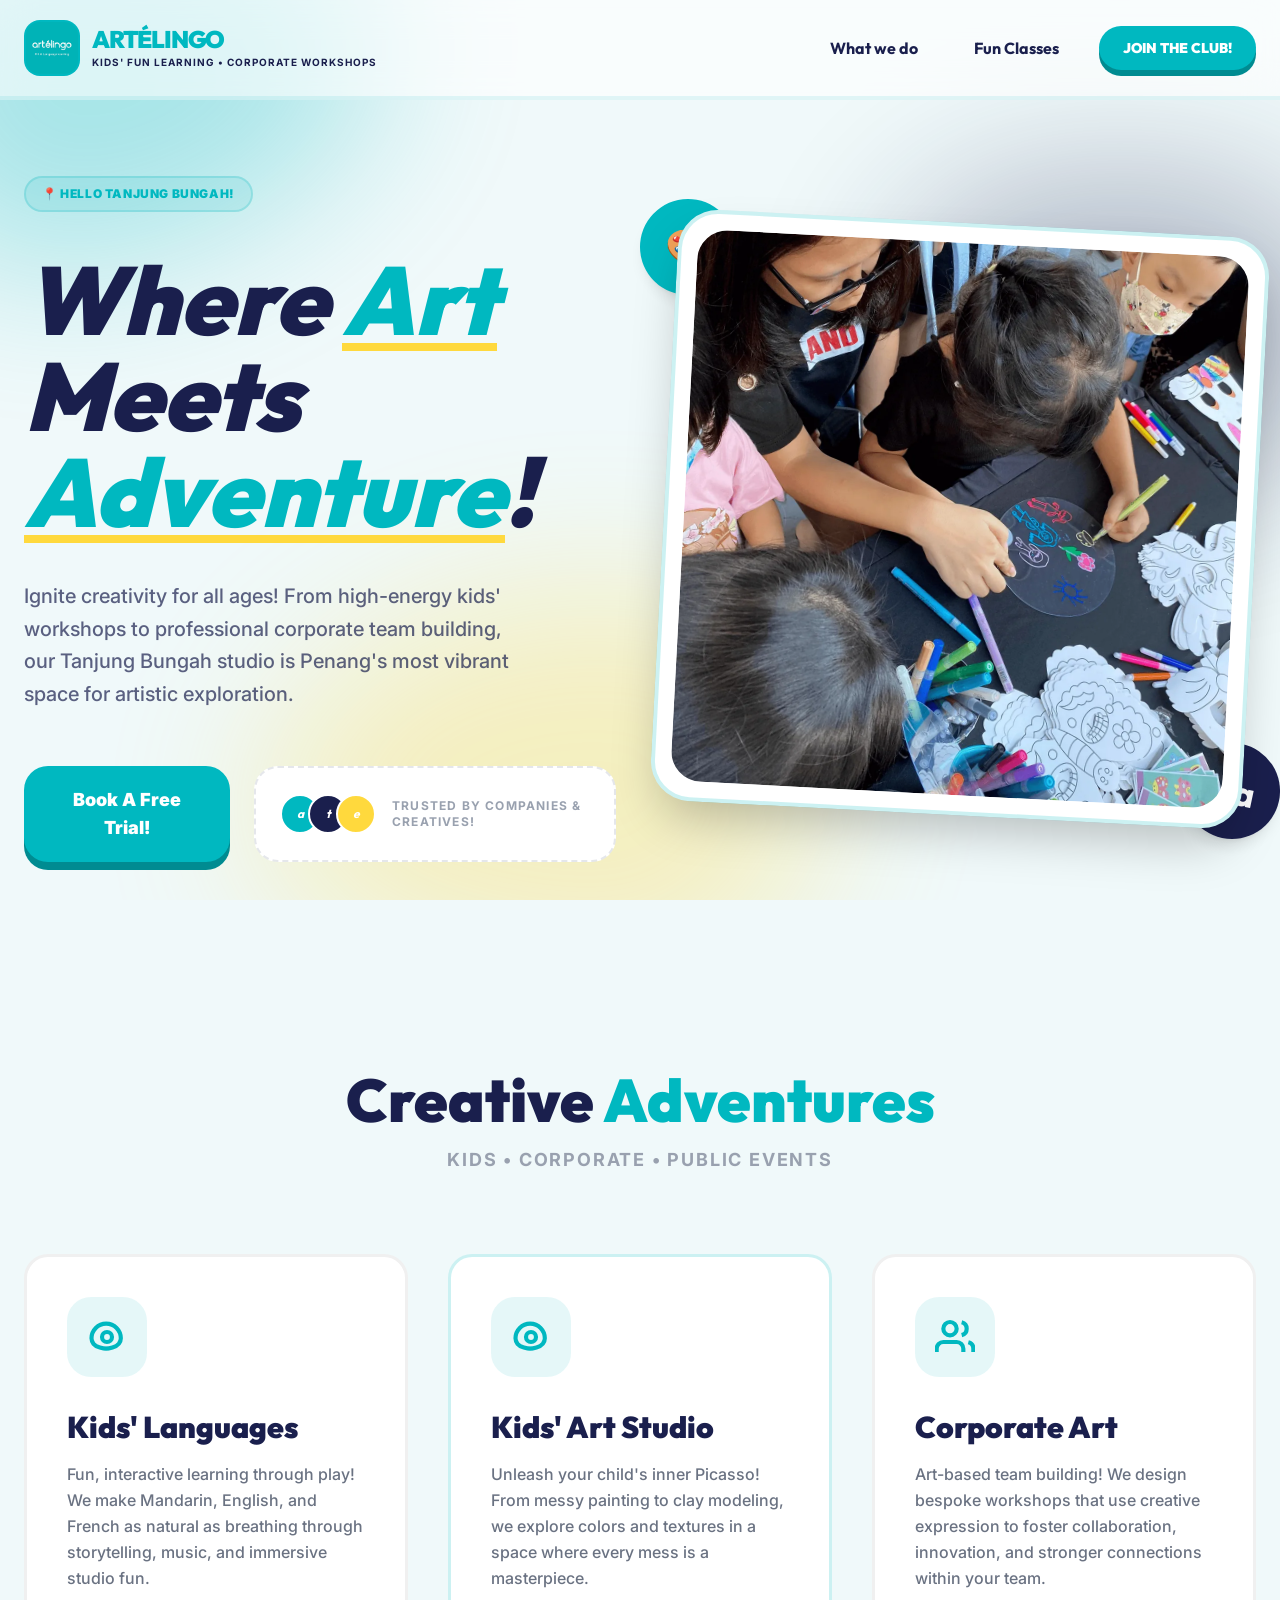
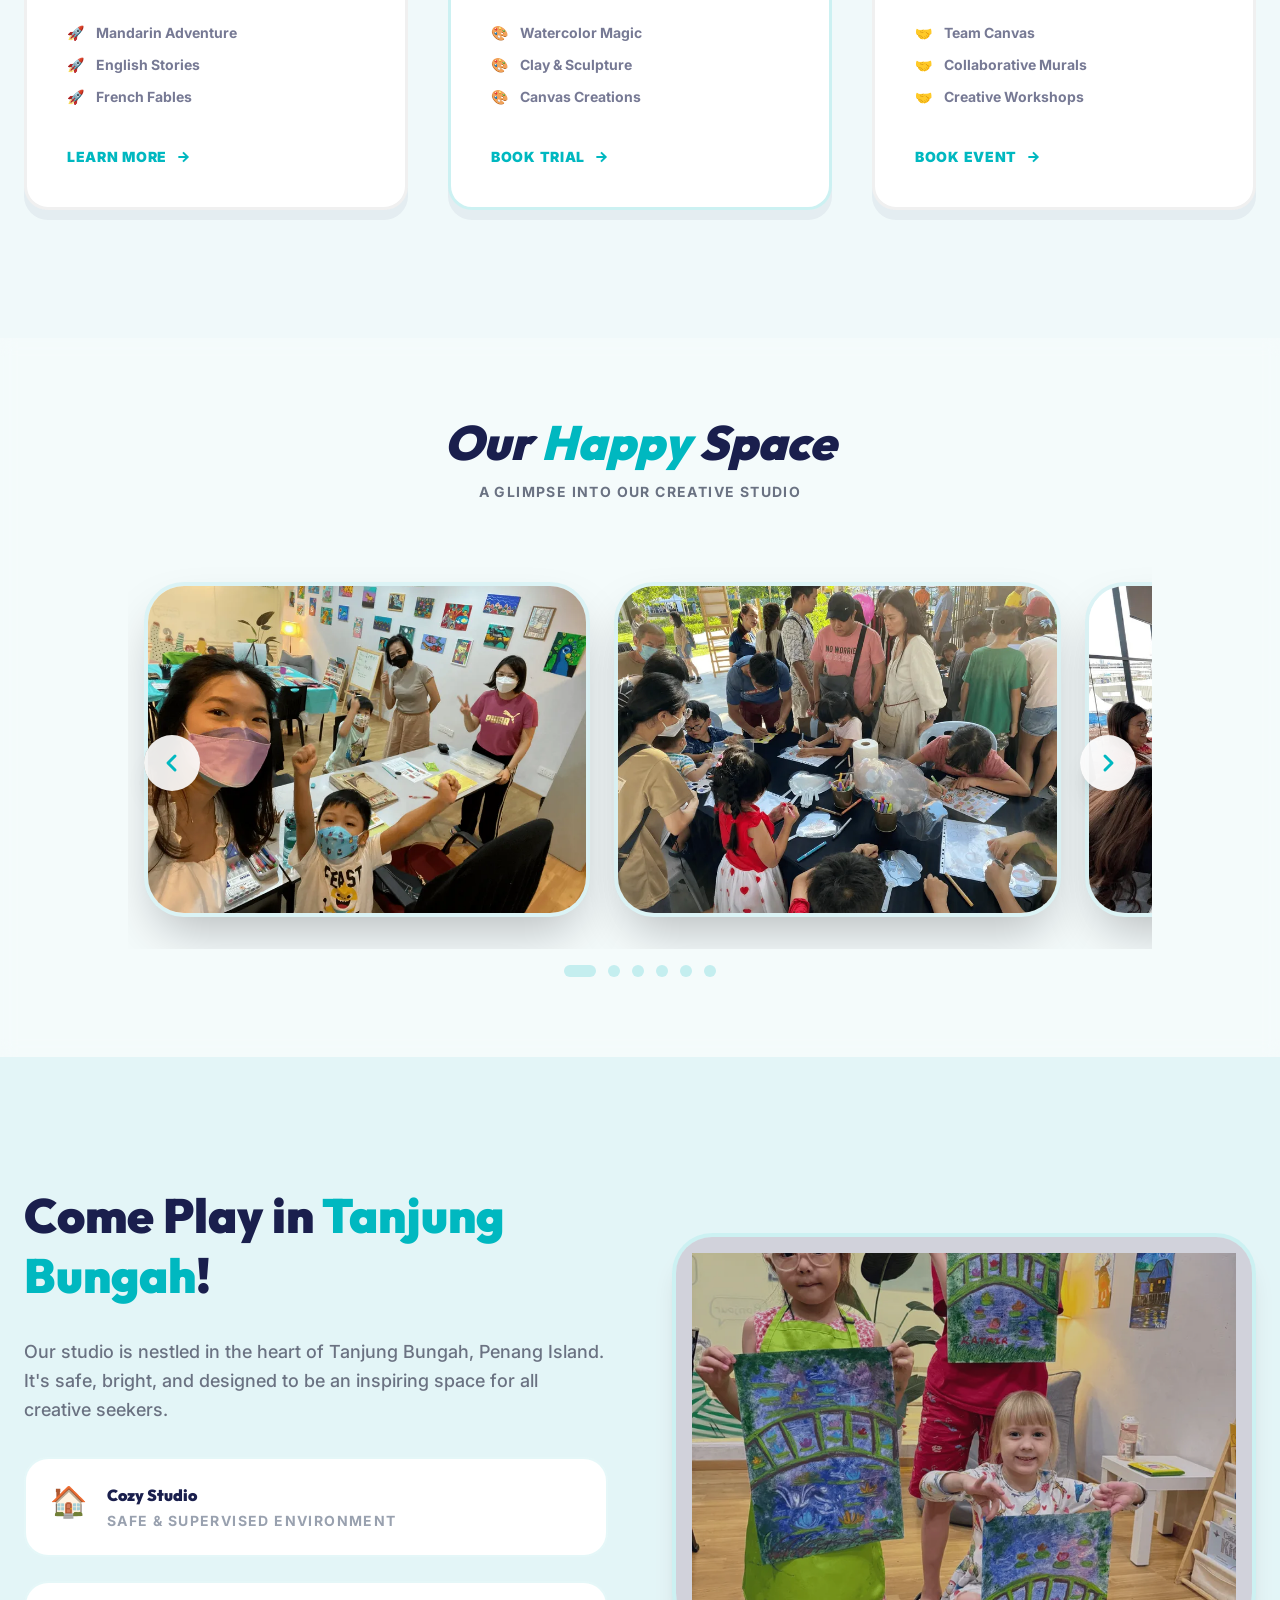
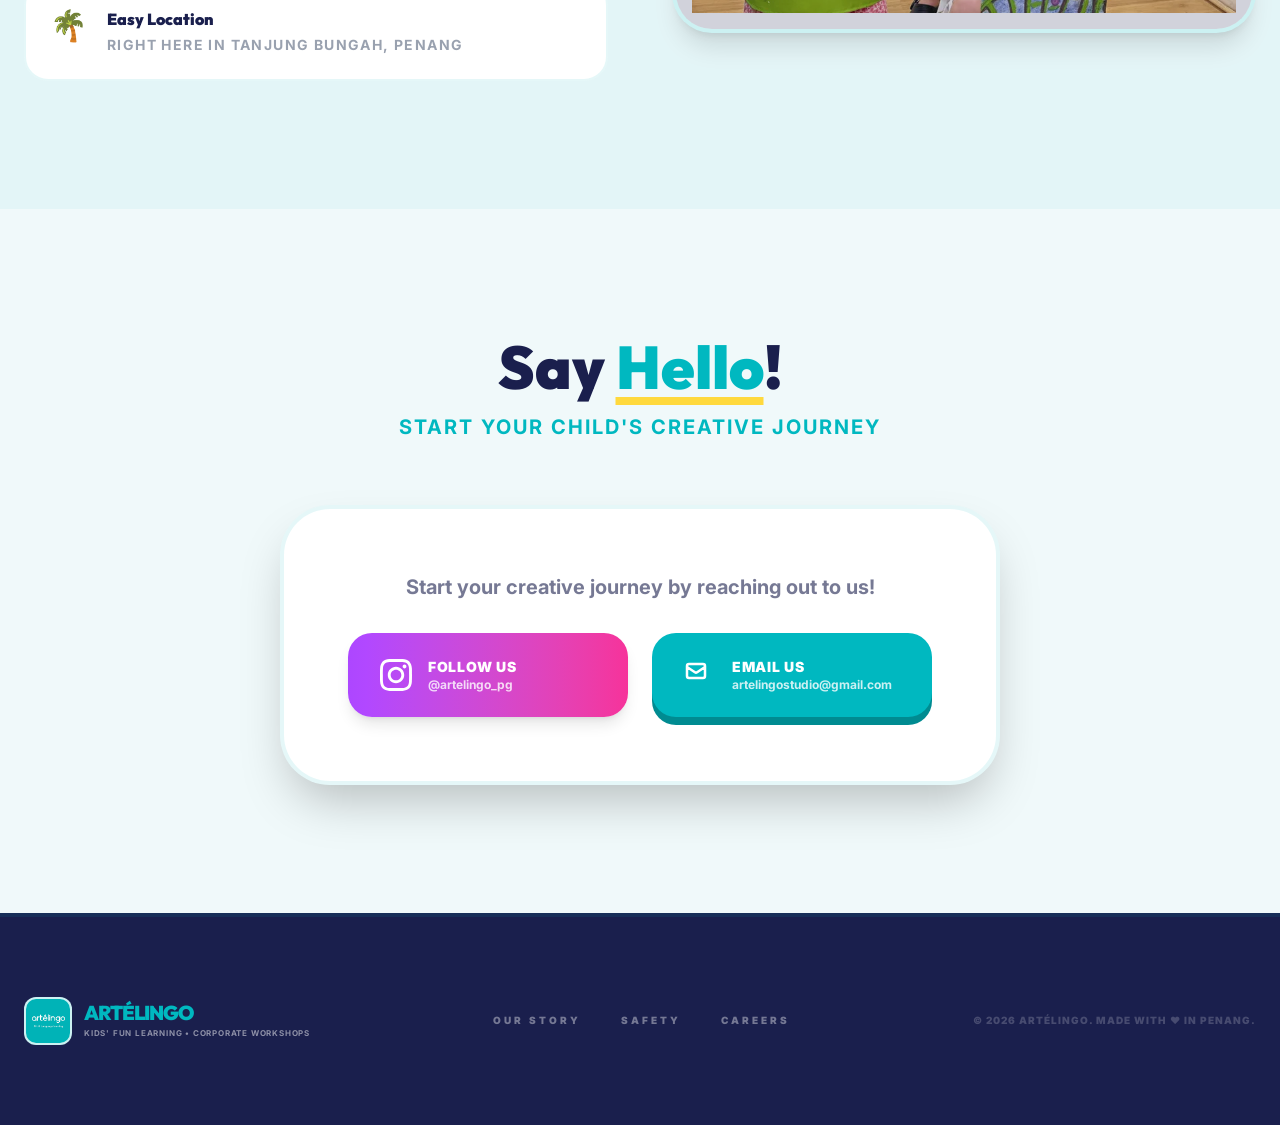
==== commit 8fccf3eb: "update website" ====
--- a/index.html
+++ b/index.html
@@ -1,25 +1,114 @@
-<!DOCTYPE html><html lang="en"> <head><meta charset="utf-8"><link rel="icon" type="image/svg+xml" href="/favicon.svg"><meta name="viewport" content="width=device-width"><meta name="generator" content="Astro v5.16.6"><title>artélingo | Art & Language Learning Fun @ Tanjung Bungah</title><link rel="preconnect" href="https://fonts.googleapis.com"><link rel="preconnect" href="https://fonts.gstatic.com" crossorigin><link href="https://fonts.googleapis.com/css2?family=Inter:wght@400;600;700&family=Outfit:wght@500;700;800&display=swap" rel="stylesheet"><link rel="stylesheet" href="/assets/index.BF_g7dJP.css"></head> <body class="bg-bg-light text-brand-navy selection:bg-brand-teal/30"> <!-- Playful Background Blobs --> <div class="fixed inset-0 pointer-events-none -z-10 overflow-hidden"> <div class="absolute top-[-10%] left-[-10%] w-[40%] h-[40%] bg-brand-teal blob-bg fun-border"></div> <div class="absolute top-[20%] right-[-5%] w-[35%] h-[35%] bg-brand-navy blob-bg rounded-full opactiy-10"></div> <div class="absolute bottom-[-10%] left-[20%] w-[45%] h-[45%] bg-brand-yellow blob-bg fun-border" style="border-radius: 60% 40% 30% 70% / 60% 30% 70% 40%;"></div> </div> <!-- Navigation --> <nav class="fixed top-0 w-full z-50 bg-white/60 backdrop-blur-lg border-b-4 border-brand-teal/10"> <div class="max-w-7xl mx-auto px-6 h-24 flex items-center justify-between"> <div class="flex items-center gap-3 group cursor-pointer"> <div class="w-12 h-12 bg-brand-teal rounded-2xl flex items-center justify-center transform group-hover:rotate-12 transition-transform"> <svg class="w-8 h-8 text-white" viewBox="0 0 24 24" fill="none" stroke="currentColor" stroke-width="3" stroke-linecap="round" stroke-linejoin="round"> <path d="m12 19 7-7 3 3-7 7-3-3Z"></path><path d="m18 13-1.5-7.5L2 2l4 14.5L13 18l5-5Z"></path><path d="m2 2 2 2"></path><path d="m21 21-2-2"></path> </svg> </div> <div class="flex flex-col"> <span class="text-2xl font-black tracking-tighter text-brand-teal font-outfit uppercase leading-none">artélingo</span> <span class="text-[10px] font-bold text-brand-navy uppercase tracking-widest mt-1">Art & Language learning</span> </div> </div> <div class="hidden md:flex items-center gap-6 font-outfit"> <a href="#about" class="px-4 py-2 hover:text-brand-teal transition-colors font-bold">What we do</a> <a href="#classes" class="px-4 py-2 hover:text-brand-teal transition-colors font-bold">Fun Classes</a> <a href="#contact" class="px-6 py-3 bg-brand-teal text-white rounded-full hover:scale-110 transition-transform shadow-[0_6px_0_#008b91] active:translate-y-[4px] active:shadow-none font-black text-sm uppercase">Join the Club!</a> </div> </div> </nav> <main class="pt-24"> <!-- Hero Section --> <section class="relative min-h-[90vh] flex items-center py-20 overflow-hidden"> <div class="max-w-7xl mx-auto px-6 grid lg:grid-cols-2 gap-12 items-center"> <div class="space-y-10"> <div class="inline-flex items-center gap-2 px-4 py-2 rounded-full bg-brand-teal/10 border-2 border-brand-teal/20 text-brand-teal text-xs font-black uppercase tracking-wider bouncy">
+<!DOCTYPE html><html lang="en"> <head><meta charset="utf-8"><link rel="icon" type="image/svg+xml" href="/favicon.svg"><meta name="viewport" content="width=device-width"><meta name="generator" content="Astro v5.16.6"><title>
+			artélingo | Creative Workshops & Team Building @ Tanjung Bungah
+		</title><link rel="preconnect" href="https://fonts.googleapis.com"><link rel="preconnect" href="https://fonts.gstatic.com" crossorigin><link href="https://fonts.googleapis.com/css2?family=Inter:wght@400;600;700&family=Outfit:wght@500;700;800&display=swap" rel="stylesheet"><link rel="stylesheet" href="/assets/index.ddUL9Q0i.css"></head> <body class="bg-bg-light text-brand-navy selection:bg-brand-teal/30"> <!-- Playful Background Blobs --> <div class="fixed inset-0 pointer-events-none -z-10 overflow-hidden"> <div class="absolute top-[-10%] left-[-10%] w-[40%] h-[40%] bg-brand-teal blob-bg fun-border"></div> <div class="absolute top-[20%] right-[-5%] w-[35%] h-[35%] bg-brand-navy blob-bg rounded-full opacity-10"></div> <div class="absolute bottom-[-10%] left-[20%] w-[45%] h-[45%] bg-brand-yellow blob-bg fun-border" style="border-radius: 60% 40% 30% 70% / 60% 30% 70% 40%;"></div> </div> <!-- Navigation --> <nav class="fixed top-0 w-full z-50 bg-white/60 backdrop-blur-lg border-b-4 border-brand-teal/10"> <div class="max-w-7xl mx-auto px-6 h-24 flex items-center justify-between"> <div class="flex items-center gap-3 group cursor-pointer"> <div class="w-14 h-14 bg-brand-teal rounded-2xl flex items-center justify-center transform group-hover:rotate-12 transition-transform overflow-hidden border-2 border-brand-teal/20"> <img src="/assets/logo.BZkuWe5F_21B6IG.svg" alt="artélingo logo" loading="lazy" decoding="async" fetchpriority="auto" width="1692" height="1182" class="w-full h-full object-cover"> </div> <div class="flex flex-col"> <span class="text-2xl font-black tracking-tighter text-brand-teal font-outfit uppercase leading-none">artélingo</span> <span class="text-[10px] font-bold text-brand-navy uppercase tracking-widest mt-1">Kids' Fun Learning • Corporate Workshops</span> </div> </div> <div class="hidden md:flex items-center gap-6 font-outfit"> <a href="#about" class="px-4 py-2 hover:text-brand-teal transition-colors font-bold">What we do</a> <a href="#classes" class="px-4 py-2 hover:text-brand-teal transition-colors font-bold">Fun Classes</a> <a href="#contact" class="px-6 py-3 bg-brand-teal text-white rounded-full hover:scale-110 transition-transform shadow-[0_6px_0_#008b91] active:translate-y-[4px] active:shadow-none font-black text-sm uppercase">Join the Club!</a> </div> </div> </nav> <main class="pt-24"> <!-- Hero Section --> <section class="relative min-h-[90vh] flex items-center py-20 overflow-hidden"> <div class="max-w-7xl mx-auto px-6 grid lg:grid-cols-2 gap-12 items-center"> <div class="space-y-10"> <div class="inline-flex items-center gap-2 px-4 py-2 rounded-full bg-brand-teal/10 border-2 border-brand-teal/20 text-brand-teal text-xs font-black uppercase tracking-wider bouncy">
 📍 Hello Tanjung Bungah!
 </div> <h1 class="text-6xl md:text-8xl font-black text-brand-navy font-outfit leading-none italic">
-Where <span class="text-brand-teal underline decoration-brand-yellow decoration-8 underline-offset-8">Art</span> Meets <span class="text-brand-teal underline decoration-brand-yellow decoration-8 underline-offset-8">Words</span>!
+Where <span class="text-brand-teal underline decoration-brand-yellow decoration-8 underline-offset-8">Art</span> Meets <span class="text-brand-teal underline decoration-brand-yellow decoration-8 underline-offset-8">Adventure</span>!
 </h1> <p class="text-xl text-brand-navy/70 max-w-lg font-medium leading-relaxed">
-Unleash your child's inner Picasso and Shakespeare! Our cozy studio in Tanjung Bungah is the most colorful place in Penang for kids to explore art and master new languages through play.
+Ignite creativity for all ages! From high-energy
+							kids' workshops to professional corporate team
+							building, our Tanjung Bungah studio is Penang's most
+							vibrant space for artistic exploration.
 </p> <div class="flex flex-col sm:flex-row gap-6 pt-4"> <a href="#contact" class="px-10 py-5 bg-brand-teal text-white font-black rounded-3xl hover:scale-105 transition-all text-center text-lg shadow-[0_8px_0_#008b91] active:translate-y-[4px] active:shadow-none">
 Book A Free Trial!
-</a> <div class="flex items-center gap-4 px-6 py-4 bg-white rounded-3xl border-2 border-dashed border-gray-200"> <div class="flex -space-x-3"> <div class="w-10 h-10 rounded-full bg-brand-teal border-2 border-white flex items-center justify-center text-white text-xs font-bold font-outfit leading-none italic">a</div> <div class="w-10 h-10 rounded-full bg-brand-navy border-2 border-white flex items-center justify-center text-white text-xs font-bold font-outfit leading-none italic">t</div> <div class="w-10 h-10 rounded-full bg-brand-yellow border-2 border-white flex items-center justify-center text-white text-xs font-bold font-outfit leading-none italic">e</div> </div> <span class="text-xs font-bold text-gray-400 uppercase tracking-widest">50+ Happy Kids!</span> </div> </div> </div> <div class="relative"> <!-- Fun Image/SVG Cluster --> <div class="relative z-10 p-4 bg-white rounded-[40px] shadow-2xl rotate-3 border-4 border-brand-teal/20 overflow-hidden group"> <div class="aspect-square bg-brand-teal/5 rounded-[30px] flex items-center justify-center relative overflow-hidden"> <svg class="w-2/3 h-2/3 text-brand-teal opacity-20 group-hover:scale-110 transition-transform duration-700" viewBox="0 0 24 24" fill="none" stroke="currentColor" stroke-width="1.5"> <path d="M12 19c-2.3 0-6.4-.8-8.1-2.9-.7-.9-1.2-2.1-1.2-3.3 0-4.8 3.9-8.8 8.8-8.8s8.8 3.9 8.8 8.8c0 1.2-.5 2.4-1.2 3.3-1.7 2.1-5.8 2.9-8.1 2.9Z"></path> <path d="M8 12h.01"></path><path d="M16 12h.01"></path><path d="M12 16c1.1 0 2-.9 2-2H10c0 1.1.9 2 2 2Z"></path> </svg> <div class="absolute inset-0 flex items-center justify-center font-outfit"> <div class="text-center p-8"> <div class="text-4xl font-black text-brand-teal mb-2 italic uppercase tracking-tighter">artélingo</div> <div class="text-2xl font-bold text-brand-navy">Art & Language</div> </div> </div> </div> </div> <!-- Decorative Elements --> <div class="absolute -top-6 -left-6 w-24 h-24 bg-brand-teal rounded-full flex items-center justify-center text-white text-4xl shadow-lg -rotate-12">🎨</div> <div class="absolute -bottom-6 -right-6 w-24 h-24 bg-brand-navy rounded-full flex items-center justify-center text-white text-4xl shadow-lg rotate-12 font-bold font-outfit">Aa</div> </div> </div></section> <!-- Services / Classes Section --> <section id="classes" class="py-32 relative"> <div class="max-w-7xl mx-auto px-6"> <div class="text-center mb-20 space-y-4"> <h2 class="text-5xl md:text-6xl font-black font-outfit text-brand-navy">
-Which <span class="text-brand-teal">Adventure</span> Today?
-</h2> <p class="text-lg font-bold text-gray-400 uppercase tracking-widest">Fun classes for ages 4 to 12</p> </div> <div class="grid md:grid-cols-3 gap-10"> <!-- Art Class --> <div class="kid-card p-10 group bg-white"> <div class="w-20 h-20 bg-brand-teal/10 rounded-3xl flex items-center justify-center text-brand-teal mb-8 group-hover:scale-110 transition-transform"> <svg class="w-10 h-10" viewBox="0 0 24 24" fill="none" stroke="currentColor" stroke-width="2.5"><path d="M12 19c-2.3 0-6.4-.8-8.1-2.9-.7-.9-1.2-2.1-1.2-3.3 0-4.8 3.9-8.8 8.8-8.8s8.8 3.9 8.8 8.8c0 1.2-.5 2.4-1.2 3.3-1.7 2.1-5.8 2.9-8.1 2.9Z"></path><circle cx="12" cy="12" r="3"></circle></svg> </div> <h3 class="text-3xl font-black text-brand-navy mb-4 font-outfit">Messy Art</h3> <p class="text-gray-500 font-medium leading-relaxed mb-8">
-From finger painting to clay modeling! We explore colors, shapes, and textures in a space where making a mess is part of the masterpiece.
-</p> <ul class="space-y-3 mb-10"> <li class="flex items-center gap-3 font-bold text-sm text-brand-navy/60"><span class="text-brand-teal">✨</span> Watercolor Magic</li> <li class="flex items-center gap-3 font-bold text-sm text-brand-navy/60"><span class="text-brand-teal">✨</span> Sculpture Fun</li> <li class="flex items-center gap-3 font-bold text-sm text-brand-navy/60"><span class="text-brand-teal">✨</span> Canvas Stories</li> </ul> <a href="#contact" class="text-brand-teal font-black text-sm uppercase tracking-wider flex items-center gap-2 group/link hover:gap-4 transition-all">Enroll Now <svg class="w-4 h-4" viewBox="0 0 24 24" fill="none" stroke="currentColor" stroke-width="3"><path d="M5 12h14M12 5l7 7-7 7"></path></svg></a> </div> <!-- English Class --> <div class="kid-card p-10 group bg-white !border-brand-teal/20"> <div class="w-20 h-20 bg-brand-teal/10 rounded-3xl flex items-center justify-center text-brand-teal mb-8 group-hover:scale-110 transition-transform"> <svg class="w-10 h-10" viewBox="0 0 24 24" fill="none" stroke="currentColor" stroke-width="2.5"><path d="M21 15a2 2 0 0 1-2 2H7l-4 4V5a2 2 0 0 1 2-2h14a2 2 0 0 1 2 2v10z"></path><path d="M8 9h8"></path><path d="M8 13h6"></path></svg> </div> <h3 class="text-3xl font-black text-brand-navy mb-4 font-outfit">Happy English</h3> <p class="text-gray-500 font-medium leading-relaxed mb-8">
-Phonics, storytelling, and drama! We make English natural through interactive games that build confidence and a love for reading.
-</p> <ul class="space-y-3 mb-10"> <li class="flex items-center gap-3 font-bold text-sm text-brand-navy/60"><span class="text-brand-teal">🚀</span> Phonics Adventures</li> <li class="flex items-center gap-3 font-bold text-sm text-brand-navy/60"><span class="text-brand-teal">🚀</span> Story Theatre</li> <li class="flex items-center gap-3 font-bold text-sm text-brand-navy/60"><span class="text-brand-teal">🚀</span> Creative Writing</li> </ul> <a href="#contact" class="text-brand-teal font-black text-sm uppercase tracking-wider flex items-center gap-2 group/link hover:gap-4 transition-all">Enroll Now <svg class="w-4 h-4" viewBox="0 0 24 24" fill="none" stroke="currentColor" stroke-width="3"><path d="M5 12h14M12 5l7 7-7 7"></path></svg></a> </div> <!-- Multi-language Class --> <div class="kid-card p-10 group bg-white"> <div class="w-20 h-20 bg-brand-teal/10 rounded-3xl flex items-center justify-center text-brand-teal mb-8 group-hover:scale-110 transition-transform"> <svg class="w-10 h-10" viewBox="0 0 24 24" fill="none" stroke="currentColor" stroke-width="2.5"><circle cx="12" cy="12" r="10"></circle><path d="M2 12h20"></path><path d="M12 2a15.3 15.3 0 0 1 4 10 15.3 15.3 0 0 1-4 10 15.3 15.3 0 0 1-4-10 15.3 15.3 0 0 1 4-10z"></path></svg> </div> <h3 class="text-3xl font-black text-brand-navy mb-4 font-outfit">World Explorer</h3> <p class="text-gray-500 font-medium leading-relaxed mb-8">
-Discover Mandarin and global cultures! We use art and music to teach new languages, making it a cultural feast for tiny explorers.
-</p> <ul class="space-y-3 mb-10"> <li class="flex items-center gap-3 font-bold text-sm text-brand-navy/60"><span class="text-brand-teal">🌈</span> Mandarin Melodies</li> <li class="flex items-center gap-3 font-bold text-sm text-brand-navy/60"><span class="text-brand-teal">🌈</span> Cultural Crafting</li> <li class="flex items-center gap-3 font-bold text-sm text-brand-navy/60"><span class="text-brand-teal">🌈</span> Global Festivals</li> </ul> <a href="#contact" class="text-brand-teal font-black text-sm uppercase tracking-wider flex items-center gap-2 group/link hover:gap-4 transition-all">Enroll Now <svg class="w-4 h-4" viewBox="0 0 24 24" fill="none" stroke="currentColor" stroke-width="3"><path d="M5 12h14M12 5l7 7-7 7"></path></svg></a> </div> </div> </div> </section> <!-- Visit Us Section --> <section id="visit" class="py-32 bg-brand-teal/5"> <div class="max-w-7xl mx-auto px-6"> <div class="grid lg:grid-cols-2 gap-16 items-center"> <div class="space-y-8"> <h2 class="text-5xl font-black font-outfit text-brand-navy leading-tight">
+</a> <div class="flex items-center gap-4 px-6 py-4 bg-white rounded-3xl border-2 border-dashed border-gray-200"> <div class="flex -space-x-3"> <div class="w-10 h-10 rounded-full bg-brand-teal border-2 border-white flex items-center justify-center text-white text-xs font-bold font-outfit leading-none italic">
+a
+</div> <div class="w-10 h-10 rounded-full bg-brand-navy border-2 border-white flex items-center justify-center text-white text-xs font-bold font-outfit leading-none italic">
+t
+</div> <div class="w-10 h-10 rounded-full bg-brand-yellow border-2 border-white flex items-center justify-center text-white text-xs font-bold font-outfit leading-none italic">
+e
+</div> </div> <span class="text-xs font-bold text-gray-400 uppercase tracking-widest">Trusted by Companies & Creatives!</span> </div> </div> </div> <div class="relative"> <!-- Fun Image/SVG Cluster --> <div class="relative z-10 p-4 bg-white rounded-[40px] shadow-2xl rotate-3 border-4 border-brand-teal/20 overflow-hidden group"> <div class="aspect-square bg-brand-teal/5 rounded-[30px] flex items-center justify-center relative overflow-hidden"> <img src="/assets/studio-15.DDVsmuvL_Z2sDrDo.webp" srcset="/assets/studio-15.DDVsmuvL_NHCkF.webp 400w, /assets/studio-15.DDVsmuvL_ZmtucB.webp 800w, /assets/studio-15.DDVsmuvL_2fuNjz.webp 1200w" sizes="(max-width: 1200px) 100vw, 1200px" alt="Studio Session" loading="lazy" decoding="async" fetchpriority="auto" width="1440" height="1920" class="w-full h-full object-cover group-hover:scale-110 transition-transform duration-700"> <div class="absolute inset-0 bg-gradient-to-t from-brand-navy/40 to-transparent opacity-0 group-hover:opacity-100 transition-opacity flex items-end p-8"> <p class="text-white font-outfit font-bold italic">
+Fun moments at the studio
+</p> </div> </div> </div> <!-- Decorative Elements --> <div class="absolute -top-6 -left-6 w-24 h-24 bg-brand-teal rounded-full flex items-center justify-center text-white text-4xl shadow-lg -rotate-12">
+🎨
+</div> <div class="absolute -bottom-6 -right-6 w-24 h-24 bg-brand-navy rounded-full flex items-center justify-center text-white text-4xl shadow-lg rotate-12 font-bold font-outfit">
+Aa
+</div> </div> </div> </section> <!-- Services / Classes Section --> <section id="classes" class="py-32 relative"> <div class="max-w-7xl mx-auto px-6"> <div class="text-center mb-20 space-y-4"> <h2 class="text-5xl md:text-6xl font-black font-outfit text-brand-navy">
+Creative <span class="text-brand-teal">Adventures</span> </h2> <p class="text-lg font-bold text-gray-400 uppercase tracking-widest">
+Kids • Corporate • Public Events
+</p> </div> <div class="grid md:grid-cols-3 gap-10"> <!-- Kids' Languages --> <div class="kid-card p-10 group bg-white"> <div class="w-20 h-20 bg-brand-teal/10 rounded-3xl flex items-center justify-center text-brand-teal mb-8 group-hover:scale-110 transition-transform"> <svg class="w-10 h-10" viewBox="0 0 24 24" fill="none" stroke="currentColor" stroke-width="2.5"><path d="M12 19c-2.3 0-6.4-.8-8.1-2.9-.7-.9-1.2-2.1-1.2-3.3 0-4.8 3.9-8.8 8.8-8.8s8.8 3.9 8.8 8.8c0 1.2-.5 2.4-1.2 3.3-1.7 2.1-5.8 2.9-8.1 2.9Z"></path><circle cx="12" cy="12" r="3"></circle></svg> </div> <h3 class="text-3xl font-black text-brand-navy mb-4 font-outfit">
+Kids' Languages
+</h3> <p class="text-gray-500 font-medium leading-relaxed mb-8">
+Fun, interactive learning through play! We make
+								Mandarin, English, and French as natural as
+								breathing through storytelling, music, and
+								immersive studio fun.
+</p> <ul class="space-y-3 mb-10"> <li class="flex items-center gap-3 font-bold text-sm text-brand-navy/60"> <span class="text-brand-teal">🚀</span> Mandarin
+									Adventure
+</li> <li class="flex items-center gap-3 font-bold text-sm text-brand-navy/60"> <span class="text-brand-teal">🚀</span> English
+									Stories
+</li> <li class="flex items-center gap-3 font-bold text-sm text-brand-navy/60"> <span class="text-brand-teal">🚀</span> French
+									Fables
+</li> </ul> <a href="#contact" class="text-brand-teal font-black text-sm uppercase tracking-wider flex items-center gap-2 group/link hover:gap-4 transition-all">Learn More <svg class="w-4 h-4" viewBox="0 0 24 24" fill="none" stroke="currentColor" stroke-width="3"><path d="M5 12h14M12 5l7 7-7 7"></path></svg></a> </div> <!-- Kids' Art Studio --> <div class="kid-card p-10 group bg-white !border-brand-teal/20"> <div class="w-20 h-20 bg-brand-teal/10 rounded-3xl flex items-center justify-center text-brand-teal mb-8 group-hover:scale-110 transition-transform"> <svg class="w-10 h-10" viewBox="0 0 24 24" fill="none" stroke="currentColor" stroke-width="2.5"><path d="M12 19c-2.3 0-6.4-.8-8.1-2.9-.7-.9-1.2-2.1-1.2-3.3 0-4.8 3.9-8.8 8.8-8.8s8.8 3.9 8.8 8.8c0 1.2-.5 2.4-1.2 3.3-1.7 2.1-5.8 2.9-8.1 2.9Z"></path><circle cx="12" cy="12" r="3"></circle></svg> </div> <h3 class="text-3xl font-black text-brand-navy mb-4 font-outfit">
+Kids' Art Studio
+</h3> <p class="text-gray-500 font-medium leading-relaxed mb-8">
+Unleash your child's inner Picasso! From messy
+								painting to clay modeling, we explore colors and
+								textures in a space where every mess is a
+								masterpiece.
+</p> <ul class="space-y-3 mb-10"> <li class="flex items-center gap-3 font-bold text-sm text-brand-navy/60"> <span class="text-brand-teal">🎨</span> Watercolor
+									Magic
+</li> <li class="flex items-center gap-3 font-bold text-sm text-brand-navy/60"> <span class="text-brand-teal">🎨</span> Clay &
+									Sculpture
+</li> <li class="flex items-center gap-3 font-bold text-sm text-brand-navy/60"> <span class="text-brand-teal">🎨</span> Canvas
+									Creations
+</li> </ul> <a href="#contact" class="text-brand-teal font-black text-sm uppercase tracking-wider flex items-center gap-2 group/link hover:gap-4 transition-all">Book Trial <svg class="w-4 h-4" viewBox="0 0 24 24" fill="none" stroke="currentColor" stroke-width="3"><path d="M5 12h14M12 5l7 7-7 7"></path></svg></a> </div> <!-- Corporate Art --> <div class="kid-card p-10 group bg-white"> <div class="w-20 h-20 bg-brand-teal/10 rounded-3xl flex items-center justify-center text-brand-teal mb-8 group-hover:scale-110 transition-transform"> <svg class="w-10 h-10" viewBox="0 0 24 24" fill="none" stroke="currentColor" stroke-width="2.5"><path d="M17 21v-2a4 4 0 0 0-4-4H5a4 4 0 0 0-4 4v2"></path><circle cx="9" cy="7" r="4"></circle><path d="M23 21v-2a4 4 0 0 0-3-3.87"></path><path d="M16 3.13a4 4 0 0 1 0 7.75"></path></svg> </div> <h3 class="text-3xl font-black text-brand-navy mb-4 font-outfit">
+Corporate Art
+</h3> <p class="text-gray-500 font-medium leading-relaxed mb-8">
+Art-based team building! We design bespoke
+								workshops that use creative expression to foster
+								collaboration, innovation, and stronger
+								connections within your team.
+</p> <ul class="space-y-3 mb-10"> <li class="flex items-center gap-3 font-bold text-sm text-brand-navy/60"> <span class="text-brand-teal">🤝</span> Team Canvas
+</li> <li class="flex items-center gap-3 font-bold text-sm text-brand-navy/60"> <span class="text-brand-teal">🤝</span> Collaborative
+									Murals
+</li> <li class="flex items-center gap-3 font-bold text-sm text-brand-navy/60"> <span class="text-brand-teal">🤝</span> Creative
+									Workshops
+</li> </ul> <a href="#contact" class="text-brand-teal font-black text-sm uppercase tracking-wider flex items-center gap-2 group/link hover:gap-4 transition-all">Book Event <svg class="w-4 h-4" viewBox="0 0 24 24" fill="none" stroke="currentColor" stroke-width="3"><path d="M5 12h14M12 5l7 7-7 7"></path></svg></a> </div> </div> </div> </section> <!-- Studio Gallery Section --> <section class="py-20 overflow-hidden bg-white/30 backdrop-blur-sm"> <div class="max-w-7xl mx-auto px-6"> <div class="text-center mb-12"> <h2 class="text-4xl md:text-5xl font-black font-outfit text-brand-navy mb-4 italic">
+Our <span class="text-brand-teal">Happy</span> Space
+</h2> <p class="text-gray-500 font-bold uppercase tracking-widest text-sm">
+A glimpse into our creative studio
+</p> </div> <div class="relative group max-w-5xl mx-auto" data-astro-cid-wfe7xcno> <div id="carousel" class="flex overflow-x-auto snap-x snap-mandatory hide-scrollbar gap-6 py-8 px-4 scroll-smooth" data-astro-cid-wfe7xcno> <div class="flex-none w-[85%] md:w-[60%] lg:w-[45%] snap-center" data-astro-cid-wfe7xcno> <div class="relative aspect-[4/3] overflow-hidden rounded-[40px] shadow-2xl border-4 border-brand-teal/10 group/card" data-astro-cid-wfe7xcno> <img src="/assets/studio-1.YqqoqtOQ_PB8c.webp" srcset="/assets/studio-1.YqqoqtOQ_1YR2as.webp 400w, /assets/studio-1.YqqoqtOQ_Z2Vdy9.webp 800w" sizes="(max-width: 800px) 100vw, 800px" alt="Studio Image 1" data-astro-cid-wfe7xcno="true" loading="lazy" decoding="async" fetchpriority="auto" width="1920" height="1440" class="w-full h-full object-cover group-hover/card:scale-110 transition-transform duration-700"> <div class="absolute inset-0 bg-gradient-to-t from-brand-navy/60 to-transparent opacity-0 group-hover/card:opacity-100 transition-opacity duration-500 flex items-end p-8" data-astro-cid-wfe7xcno> <span class="text-white font-outfit font-bold text-lg italic lowercase" data-astro-cid-wfe7xcno>
+artélingo studio adventure
+</span> </div> </div> </div><div class="flex-none w-[85%] md:w-[60%] lg:w-[45%] snap-center" data-astro-cid-wfe7xcno> <div class="relative aspect-[4/3] overflow-hidden rounded-[40px] shadow-2xl border-4 border-brand-teal/10 group/card" data-astro-cid-wfe7xcno> <img src="/assets/studio-10.OKH2YwxR_282UMl.webp" srcset="/assets/studio-10.OKH2YwxR_2o7YM4.webp 400w, /assets/studio-10.OKH2YwxR_11A8lb.webp 800w" sizes="(max-width: 800px) 100vw, 800px" alt="Studio Image 2" data-astro-cid-wfe7xcno="true" loading="lazy" decoding="async" fetchpriority="auto" width="1920" height="1440" class="w-full h-full object-cover group-hover/card:scale-110 transition-transform duration-700"> <div class="absolute inset-0 bg-gradient-to-t from-brand-navy/60 to-transparent opacity-0 group-hover/card:opacity-100 transition-opacity duration-500 flex items-end p-8" data-astro-cid-wfe7xcno> <span class="text-white font-outfit font-bold text-lg italic lowercase" data-astro-cid-wfe7xcno>
+artélingo studio adventure
+</span> </div> </div> </div><div class="flex-none w-[85%] md:w-[60%] lg:w-[45%] snap-center" data-astro-cid-wfe7xcno> <div class="relative aspect-[4/3] overflow-hidden rounded-[40px] shadow-2xl border-4 border-brand-teal/10 group/card" data-astro-cid-wfe7xcno> <img src="/assets/studio-11.DTXxa7_b_Z1olXtT.webp" srcset="/assets/studio-11.DTXxa7_b_27aIVH.webp 400w, /assets/studio-11.DTXxa7_b_JCRuO.webp 800w" sizes="(max-width: 800px) 100vw, 800px" alt="Studio Image 3" data-astro-cid-wfe7xcno="true" loading="lazy" decoding="async" fetchpriority="auto" width="1920" height="1440" class="w-full h-full object-cover group-hover/card:scale-110 transition-transform duration-700"> <div class="absolute inset-0 bg-gradient-to-t from-brand-navy/60 to-transparent opacity-0 group-hover/card:opacity-100 transition-opacity duration-500 flex items-end p-8" data-astro-cid-wfe7xcno> <span class="text-white font-outfit font-bold text-lg italic lowercase" data-astro-cid-wfe7xcno>
+artélingo studio adventure
+</span> </div> </div> </div><div class="flex-none w-[85%] md:w-[60%] lg:w-[45%] snap-center" data-astro-cid-wfe7xcno> <div class="relative aspect-[4/3] overflow-hidden rounded-[40px] shadow-2xl border-4 border-brand-teal/10 group/card" data-astro-cid-wfe7xcno> <img src="/assets/studio-12.BcDqUwxy_ZOlinM.webp" srcset="/assets/studio-12.BcDqUwxy_Z2hQVOw.webp 400w, /assets/studio-12.BcDqUwxy_1pMkxw.webp 800w" sizes="(max-width: 800px) 100vw, 800px" alt="Studio Image 4" data-astro-cid-wfe7xcno="true" loading="lazy" decoding="async" fetchpriority="auto" width="1920" height="1440" class="w-full h-full object-cover group-hover/card:scale-110 transition-transform duration-700"> <div class="absolute inset-0 bg-gradient-to-t from-brand-navy/60 to-transparent opacity-0 group-hover/card:opacity-100 transition-opacity duration-500 flex items-end p-8" data-astro-cid-wfe7xcno> <span class="text-white font-outfit font-bold text-lg italic lowercase" data-astro-cid-wfe7xcno>
+artélingo studio adventure
+</span> </div> </div> </div><div class="flex-none w-[85%] md:w-[60%] lg:w-[45%] snap-center" data-astro-cid-wfe7xcno> <div class="relative aspect-[4/3] overflow-hidden rounded-[40px] shadow-2xl border-4 border-brand-teal/10 group/card" data-astro-cid-wfe7xcno> <img src="/assets/studio-13.CN3Lq9mC_Zw807B.webp" srcset="/assets/studio-13.CN3Lq9mC_2pfKM9.webp 400w, /assets/studio-13.CN3Lq9mC_Z1gvlpy.webp 800w" sizes="(max-width: 800px) 100vw, 800px" alt="Studio Image 5" data-astro-cid-wfe7xcno="true" loading="lazy" decoding="async" fetchpriority="auto" width="1212" height="1920" class="w-full h-full object-cover group-hover/card:scale-110 transition-transform duration-700"> <div class="absolute inset-0 bg-gradient-to-t from-brand-navy/60 to-transparent opacity-0 group-hover/card:opacity-100 transition-opacity duration-500 flex items-end p-8" data-astro-cid-wfe7xcno> <span class="text-white font-outfit font-bold text-lg italic lowercase" data-astro-cid-wfe7xcno>
+artélingo studio adventure
+</span> </div> </div> </div><div class="flex-none w-[85%] md:w-[60%] lg:w-[45%] snap-center" data-astro-cid-wfe7xcno> <div class="relative aspect-[4/3] overflow-hidden rounded-[40px] shadow-2xl border-4 border-brand-teal/10 group/card" data-astro-cid-wfe7xcno> <img src="/assets/studio-14.BC5aR-wb_1sPBNS.webp" srcset="/assets/studio-14.BC5aR-wb_Z11APvc.webp 400w, /assets/studio-14.BC5aR-wb_Z2cMX3t.webp 800w" sizes="(max-width: 800px) 100vw, 800px" alt="Studio Image 6" data-astro-cid-wfe7xcno="true" loading="lazy" decoding="async" fetchpriority="auto" width="1440" height="1920" class="w-full h-full object-cover group-hover/card:scale-110 transition-transform duration-700"> <div class="absolute inset-0 bg-gradient-to-t from-brand-navy/60 to-transparent opacity-0 group-hover/card:opacity-100 transition-opacity duration-500 flex items-end p-8" data-astro-cid-wfe7xcno> <span class="text-white font-outfit font-bold text-lg italic lowercase" data-astro-cid-wfe7xcno>
+artélingo studio adventure
+</span> </div> </div> </div> </div> <!-- Navigation Buttons --> <button id="prev" class="absolute left-4 top-1/2 -translate-y-1/2 w-14 h-14 bg-white/90 backdrop-blur-md rounded-full shadow-xl flex items-center justify-center text-brand-teal hover:bg-brand-teal hover:text-white transition-all hover:scale-110 active:scale-95 z-20 md:flex hidden" aria-label="Previous slide" data-astro-cid-wfe7xcno> <svg class="w-6 h-6" fill="none" stroke="currentColor" stroke-width="3" viewBox="0 0 24 24" data-astro-cid-wfe7xcno> <path stroke-linecap="round" stroke-linejoin="round" d="M15 19l-7-7 7-7 text-brand-teal" data-astro-cid-wfe7xcno></path> </svg> </button> <button id="next" class="absolute right-4 top-1/2 -translate-y-1/2 w-14 h-14 bg-white/90 backdrop-blur-md rounded-full shadow-xl flex items-center justify-center text-brand-teal hover:bg-brand-teal hover:text-white transition-all hover:scale-110 active:scale-95 z-20 md:flex hidden" aria-label="Next slide" data-astro-cid-wfe7xcno> <svg class="w-6 h-6" fill="none" stroke="currentColor" stroke-width="3" viewBox="0 0 24 24" data-astro-cid-wfe7xcno> <path stroke-linecap="round" stroke-linejoin="round" d="M9 5l7 7-7 7" data-astro-cid-wfe7xcno></path> </svg> </button> <!-- Indicators --> <div class="flex justify-center gap-3 mt-4" data-astro-cid-wfe7xcno> <div class="w-3 h-3 rounded-full bg-brand-teal/20 transition-all duration-300" data-index="0" data-astro-cid-wfe7xcno></div><div class="w-3 h-3 rounded-full bg-brand-teal/20 transition-all duration-300" data-index="1" data-astro-cid-wfe7xcno></div><div class="w-3 h-3 rounded-full bg-brand-teal/20 transition-all duration-300" data-index="2" data-astro-cid-wfe7xcno></div><div class="w-3 h-3 rounded-full bg-brand-teal/20 transition-all duration-300" data-index="3" data-astro-cid-wfe7xcno></div><div class="w-3 h-3 rounded-full bg-brand-teal/20 transition-all duration-300" data-index="4" data-astro-cid-wfe7xcno></div><div class="w-3 h-3 rounded-full bg-brand-teal/20 transition-all duration-300" data-index="5" data-astro-cid-wfe7xcno></div> </div> </div>  <script type="module">const e=document.getElementById("carousel"),c=document.getElementById("prev"),o=document.getElementById("next"),l=document.querySelectorAll("[data-index]");if(e&&c&&o){const s=()=>e.clientWidth*.7;c.addEventListener("click",()=>{e.scrollBy({left:-s(),behavior:"smooth"})}),o.addEventListener("click",()=>{e.scrollBy({left:s(),behavior:"smooth"})}),e.addEventListener("scroll",()=>{const a=Math.round(e.scrollLeft/(e.scrollWidth/l.length));l.forEach((t,n)=>{n===a?(t.classList.add("bg-brand-teal","w-8"),t.classList.remove("bg-brand-teal/20")):(t.classList.remove("bg-brand-teal","w-8"),t.classList.add("bg-brand-teal/20"))})}),l[0]?.classList.add("bg-brand-teal","w-8")}</script> </div> </section> <!-- Visit Us Section --> <section id="visit" class="py-32 bg-brand-teal/5"> <div class="max-w-7xl mx-auto px-6"> <div class="grid lg:grid-cols-2 gap-16 items-center"> <div class="space-y-8"> <h2 class="text-5xl font-black font-outfit text-brand-navy leading-tight">
 Come Play in <span class="text-brand-teal">Tanjung Bungah</span>!
 </h2> <p class="text-lg text-gray-500 font-medium leading-relaxed">
-Our studio is nestled in the heart of Tanjung Bungah, Penang Island. It's safe, bright, and designed to be a "home away from home" for your kids.
-</p> <div class="grid gap-6"> <div class="flex gap-5 p-6 bg-white rounded-3xl border-2 border-brand-teal/10"> <div class="text-3xl">🏠</div> <div> <h4 class="font-black text-brand-navy mb-1">Cozy Studio</h4> <p class="text-sm font-bold text-gray-400 uppercase tracking-widest">Safe & Supervised Environment</p> </div> </div> <div class="flex gap-5 p-6 bg-white rounded-3xl border-2 border-brand-teal/10"> <div class="text-3xl">🌴</div> <div> <h4 class="font-black text-brand-navy mb-1">Easy Location</h4> <p class="text-sm font-bold text-gray-400 uppercase tracking-widest">Right here in Tanjung Bungah, Penang</p> </div> </div> </div> </div> <div class="p-4 bg-white rounded-[40px] shadow-xl h-[400px] flex items-center justify-center text-gray-200 font-extrabold text-2xl border-4 border-brand-teal/20 text-center px-12 italic uppercase font-outfit">
-[ MAP PLACEHOLDER: TANJUNGBUNGAH CENTRE ]
-</div> </div> </div> </section> <!-- Final CTA / Contact --> <section id="contact" class="py-32 relative overflow-hidden"> <div class="max-w-3xl mx-auto px-6 relative z-10"> <div class="text-center mb-16 space-y-4"> <h2 class="text-5xl md:text-6xl font-black font-outfit text-brand-navy">Say <span class="text-brand-teal underline decoration-brand-yellow decoration-8 underline-offset-8">Hello</span>!</h2> <p class="text-xl font-bold text-brand-teal uppercase tracking-widest">Start your child's creative journey</p> </div> <div class="space-y-8 bg-white p-10 md:p-16 rounded-[50px] shadow-2xl border-4 border-brand-teal/10"> <p class="text-center text-xl font-bold text-brand-navy/60 mb-8">Start your child's creative journey by reaching out to us!</p> <div class="grid sm:grid-cols-2 gap-6"> <a href="https://instagram.com/artelingo_pg" target="_blank" rel="noopener noreferrer" class="flex items-center gap-4 px-8 py-6 bg-gradient-to-r from-purple-500 to-pink-500 text-white rounded-3xl shadow-lg hover:scale-105 transition-all text-center no-underline"> <svg class="w-8 h-8" fill="currentColor" viewBox="0 0 24 24"><path d="M12 2.163c3.204 0 3.584.012 4.85.07 3.252.148 4.771 1.691 4.919 4.919.058 1.265.069 1.645.069 4.849 0 3.205-.012 3.584-.069 4.849-.149 3.225-1.664 4.771-4.919 4.919-1.266.058-1.644.07-4.85.07-3.204 0-3.584-.012-4.849-.07-3.26-.149-4.771-1.699-4.919-4.92-.058-1.265-.07-1.644-.07-4.849 0-3.204.013-3.583.07-4.849.149-3.227 1.664-4.771 4.919-4.919 1.266-.057 1.645-.069 4.849-.069zm0-2.163c-3.259 0-3.667.014-4.947.072-4.358.2-6.78 2.618-6.98 6.98-.059 1.281-.073 1.689-.073 4.948 0 3.259.014 3.668.072 4.948.2 4.358 2.618 6.78 6.98 6.98 1.281.058 1.689.072 4.948.072 3.259 0 3.668-.014 4.948-.072 4.354-.2 6.782-2.618 6.979-6.98.059-1.28.073-1.689.073-4.948 0-3.259-.014-3.667-.072-4.947-.196-4.354-2.617-6.78-6.979-6.98-1.281-.059-1.69-.073-4.949-.073zm0 5.838c-3.403 0-6.162 2.759-6.162 6.162s2.759 6.163 6.162 6.163 6.162-2.759 6.162-6.163c0-3.403-2.759-6.162-6.162-6.162zm0 10.162c-2.209 0-4-1.79-4-4 0-2.209 1.791-4 4-4s4 1.791 4 4c0 2.21-1.791 4-4 4zm6.406-11.845c-.796 0-1.441.645-1.441 1.44s.645 1.44 1.441 1.44c.795 0 1.439-.645 1.439-1.44s-.644-1.44-1.439-1.44z"></path></svg> <div class="text-left"> <div class="font-black uppercase tracking-wider text-sm">Follow us</div> <div class="font-bold text-xs opacity-80">@artelingo_pg</div> </div> </a> <a href="mailto:artelingostudio@gmail.com" class="flex items-center gap-4 px-8 py-6 bg-brand-teal text-white rounded-3xl shadow-[0_8px_0_#008b91] hover:scale-105 hover:shadow-[0_12px_0_#008b91] active:translate-y-[4px] active:shadow-[0_4px_0_#008b91] transition-all text-center no-underline"> <svg class="w-8 h-8" fill="none" stroke="currentColor" stroke-width="2.5"><path d="M3 8l7.89 5.26a2 2 0 002.22 0L21 8M5 19h14a2 2 0 002-2V7a2 2 0 00-2-2H5a2 2 0 00-2 2v10a2 2 0 002 2z"></path></svg> <div class="text-left"> <div class="font-black uppercase tracking-wider text-sm">Email us</div> <div class="font-bold text-xs opacity-80">artelingostudio@gmail.com</div> </div> </a> </div> </div> </div></section> </main> <!-- Footer --> <footer class="py-20 border-t-4 border-brand-teal/10 bg-brand-navy text-white"> <div class="max-w-7xl mx-auto px-6 flex flex-col md:flex-row justify-between items-center gap-12"> <div class="flex items-center gap-3"> <div class="w-10 h-10 bg-brand-teal rounded-xl flex items-center justify-center"> <svg class="w-6 h-6 text-white" viewBox="0 0 24 24" fill="none" stroke="currentColor" stroke-width="3" stroke-linecap="round" stroke-linejoin="round"> <path d="m12 19 7-7 3 3-7 7-3-3Z"></path><path d="m18 13-1.5-7.5L2 2l4 14.5L13 18l5-5Z"></path><path d="m2 2 2 2"></path><path d="m21 21-2-2"></path> </svg> </div> <div class="flex flex-col"> <span class="text-xl font-black uppercase tracking-tighter text-brand-teal font-outfit leading-none">artélingo</span> <span class="text-[8px] font-bold text-white/50 uppercase tracking-widest mt-1">Art & Language learning</span> </div> </div> <div class="flex gap-10 text-[10px] font-black uppercase tracking-[0.3em] text-white/40"> <a href="#" class="hover:text-brand-teal transition-colors">Our Story</a> <a href="#" class="hover:text-brand-teal transition-colors">Safety</a> <a href="#" class="hover:text-brand-teal transition-colors">Careers</a> </div> <div class="text-[10px] text-white/20 font-black uppercase tracking-widest">
+Our studio is nestled in the heart of Tanjung
+								Bungah, Penang Island. It's safe, bright, and
+								designed to be an inspiring space for all
+								creative seekers.
+</p> <div class="grid gap-6"> <div class="flex gap-5 p-6 bg-white rounded-3xl border-2 border-brand-teal/10"> <div class="text-3xl">🏠</div> <div> <h4 class="font-black text-brand-navy mb-1">
+Cozy Studio
+</h4> <p class="text-sm font-bold text-gray-400 uppercase tracking-widest">
+Safe & Supervised Environment
+</p> </div> </div> <div class="flex gap-5 p-6 bg-white rounded-3xl border-2 border-brand-teal/10"> <div class="text-3xl">🌴</div> <div> <h4 class="font-black text-brand-navy mb-1">
+Easy Location
+</h4> <p class="text-sm font-bold text-gray-400 uppercase tracking-widest">
+Right here in Tanjung Bungah, Penang
+</p> </div> </div> </div> </div> <div class="p-4 bg-white rounded-[40px] shadow-xl h-[400px] overflow-hidden border-4 border-brand-teal/20 relative group"> <img src="/assets/studio-16.DJeHS2wc_Z1OneTY.webp" srcset="/assets/studio-16.DJeHS2wc_aWjT1.webp 400w, /assets/studio-16.DJeHS2wc_Z10eMDg.webp 800w" sizes="(max-width: 800px) 100vw, 800px" alt="Artelingo Studio" loading="lazy" decoding="async" fetchpriority="auto" width="1440" height="1920" class="w-full h-full object-cover group-hover:scale-110 transition-transform duration-700"> <div class="absolute inset-0 bg-brand-navy/20 group-hover:bg-transparent transition-colors"></div> </div> </div> </div> </section> <!-- Final CTA / Contact --> <section id="contact" class="py-32 relative overflow-hidden"> <div class="max-w-3xl mx-auto px-6 relative z-10"> <div class="text-center mb-16 space-y-4"> <h2 class="text-5xl md:text-6xl font-black font-outfit text-brand-navy">
+Say <span class="text-brand-teal underline decoration-brand-yellow decoration-8 underline-offset-8">Hello</span>!
+</h2> <p class="text-xl font-bold text-brand-teal uppercase tracking-widest">
+Start your child's creative journey
+</p> </div> <div class="space-y-8 bg-white p-10 md:p-16 rounded-[50px] shadow-2xl border-4 border-brand-teal/10"> <p class="text-center text-xl font-bold text-brand-navy/60 mb-8">
+Start your creative journey by reaching out to us!
+</p> <div class="grid sm:grid-cols-2 gap-6"> <a href="https://instagram.com/artelingo_pg" target="_blank" rel="noopener noreferrer" class="flex items-center gap-4 px-8 py-6 bg-gradient-to-r from-purple-500 to-pink-500 text-white rounded-3xl shadow-lg hover:scale-105 transition-all text-center no-underline"> <svg class="w-8 h-8" fill="currentColor" viewBox="0 0 24 24"><path d="M12 2.163c3.204 0 3.584.012 4.85.07 3.252.148 4.771 1.691 4.919 4.919.058 1.265.069 1.645.069 4.849 0 3.205-.012 3.584-.069 4.849-.149 3.225-1.664 4.771-4.919 4.919-1.266.058-1.644.07-4.85.07-3.204 0-3.584-.012-4.849-.07-3.26-.149-4.771-1.699-4.919-4.92-.058-1.265-.07-1.644-.07-4.849 0-3.204.013-3.583.07-4.849.149-3.227 1.664-4.771 4.919-4.919 1.266-.057 1.645-.069 4.849-.069zm0-2.163c-3.259 0-3.667.014-4.947.072-4.358.2-6.78 2.618-6.98 6.98-.059 1.281-.073 1.689-.073 4.948 0 3.259.014 3.668.072 4.948.2 4.358 2.618 6.78 6.98 6.98 1.281.058 1.689.072 4.948.072 3.259 0 3.668-.014 4.948-.072 4.354-.2 6.782-2.618 6.979-6.98.059-1.28.073-1.689.073-4.948 0-3.259-.014-3.667-.072-4.947-.196-4.354-2.617-6.78-6.979-6.98-1.281-.059-1.69-.073-4.949-.073zm0 5.838c-3.403 0-6.162 2.759-6.162 6.162s2.759 6.163 6.162 6.163 6.162-2.759 6.162-6.163c0-3.403-2.759-6.162-6.162-6.162zm0 10.162c-2.209 0-4-1.79-4-4 0-2.209 1.791-4 4-4s4 1.791 4 4c0 2.21-1.791 4-4 4zm6.406-11.845c-.796 0-1.441.645-1.441 1.44s.645 1.44 1.441 1.44c.795 0 1.439-.645 1.439-1.44s-.644-1.44-1.439-1.44z"></path></svg> <div class="text-left"> <div class="font-black uppercase tracking-wider text-sm">
+Follow us
+</div> <div class="font-bold text-xs opacity-80">
+@artelingo_pg
+</div> </div> </a> <a href="mailto:artelingostudio@gmail.com" class="flex items-center gap-4 px-8 py-6 bg-brand-teal text-white rounded-3xl shadow-[0_8px_0_#008b91] hover:scale-105 hover:shadow-[0_12px_0_#008b91] active:translate-y-[4px] active:shadow-[0_4px_0_#008b91] transition-all text-center no-underline"> <svg class="w-8 h-8" fill="none" stroke="currentColor" stroke-width="2.5"><path d="M3 8l7.89 5.26a2 2 0 002.22 0L21 8M5 19h14a2 2 0 002-2V7a2 2 0 00-2-2H5a2 2 0 00-2 2v10a2 2 0 002 2z"></path></svg> <div class="text-left"> <div class="font-black uppercase tracking-wider text-sm">
+Email us
+</div> <div class="font-bold text-xs opacity-80">
+artelingostudio@gmail.com
+</div> </div> </a> </div> </div> </div> </section> <!-- Footer --> <footer class="py-20 border-t-4 border-brand-teal/10 bg-brand-navy text-white"> <div class="max-w-7xl mx-auto px-6 flex flex-col md:flex-row justify-between items-center gap-12"> <div class="flex items-center gap-3"> <div class="w-12 h-12 bg-white rounded-xl flex items-center justify-center overflow-hidden border-2 border-brand-teal/20"> <img src="/assets/logo.BZkuWe5F_21B6IG.svg" alt="artélingo logo" loading="lazy" decoding="async" fetchpriority="auto" width="1692" height="1182" class="w-full h-full object-cover"> </div> <div class="flex flex-col"> <span class="text-xl font-black uppercase tracking-tighter text-brand-teal font-outfit leading-none">artélingo</span> <span class="text-[8px] font-bold text-white/50 uppercase tracking-widest mt-1">Kids' Fun Learning • Corporate Workshops</span> </div> </div> <div class="flex gap-10 text-[10px] font-black uppercase tracking-[0.3em] text-white/40"> <a href="#" class="hover:text-brand-teal transition-colors">Our Story</a> <a href="#" class="hover:text-brand-teal transition-colors">Safety</a> <a href="#" class="hover:text-brand-teal transition-colors">Careers</a> </div> <div class="text-[10px] text-white/20 font-black uppercase tracking-widest">
 &copy; 2026 artélingo. Made with ❤️ in Penang.
-</div> </div> </footer> </body></html>+</div> </div> </footer> </main> </body></html>
--- a/assets/index.ddUL9Q0i.css
+++ b/assets/index.ddUL9Q0i.css
@@ -0,0 +1 @@
+/*! tailwindcss v4.1.18 | MIT License | https://tailwindcss.com */@layer properties{@supports (((-webkit-hyphens:none)) and (not (margin-trim:inline))) or ((-moz-orient:inline) and (not (color:rgb(from red r g b)))){*,:before,:after,::backdrop{--tw-translate-x:0;--tw-translate-y:0;--tw-translate-z:0;--tw-rotate-x:initial;--tw-rotate-y:initial;--tw-rotate-z:initial;--tw-skew-x:initial;--tw-skew-y:initial;--tw-scroll-snap-strictness:proximity;--tw-space-y-reverse:0;--tw-space-x-reverse:0;--tw-border-style:solid;--tw-gradient-position:initial;--tw-gradient-from:#0000;--tw-gradient-via:#0000;--tw-gradient-to:#0000;--tw-gradient-stops:initial;--tw-gradient-via-stops:initial;--tw-gradient-from-position:0%;--tw-gradient-via-position:50%;--tw-gradient-to-position:100%;--tw-leading:initial;--tw-font-weight:initial;--tw-tracking:initial;--tw-shadow:0 0 #0000;--tw-shadow-color:initial;--tw-shadow-alpha:100%;--tw-inset-shadow:0 0 #0000;--tw-inset-shadow-color:initial;--tw-inset-shadow-alpha:100%;--tw-ring-color:initial;--tw-ring-shadow:0 0 #0000;--tw-inset-ring-color:initial;--tw-inset-ring-shadow:0 0 #0000;--tw-ring-inset:initial;--tw-ring-offset-width:0px;--tw-ring-offset-color:#fff;--tw-ring-offset-shadow:0 0 #0000;--tw-backdrop-blur:initial;--tw-backdrop-brightness:initial;--tw-backdrop-contrast:initial;--tw-backdrop-grayscale:initial;--tw-backdrop-hue-rotate:initial;--tw-backdrop-invert:initial;--tw-backdrop-opacity:initial;--tw-backdrop-saturate:initial;--tw-backdrop-sepia:initial;--tw-duration:initial;--tw-scale-x:1;--tw-scale-y:1;--tw-scale-z:1}}}@layer theme{:root,:host{--font-sans:ui-sans-serif,system-ui,sans-serif,"Apple Color Emoji","Segoe UI Emoji","Segoe UI Symbol","Noto Color Emoji";--font-mono:ui-monospace,SFMono-Regular,Menlo,Monaco,Consolas,"Liberation Mono","Courier New",monospace;--color-purple-500:oklch(62.7% .265 303.9);--color-pink-500:oklch(65.6% .241 354.308);--color-gray-200:oklch(92.8% .006 264.531);--color-gray-400:oklch(70.7% .022 261.325);--color-gray-500:oklch(55.1% .027 264.364);--color-white:#fff;--spacing:.25rem;--container-lg:32rem;--container-3xl:48rem;--container-5xl:64rem;--container-7xl:80rem;--text-xs:.75rem;--text-xs--line-height:calc(1/.75);--text-sm:.875rem;--text-sm--line-height:calc(1.25/.875);--text-lg:1.125rem;--text-lg--line-height:calc(1.75/1.125);--text-xl:1.25rem;--text-xl--line-height:calc(1.75/1.25);--text-2xl:1.5rem;--text-2xl--line-height:calc(2/1.5);--text-3xl:1.875rem;--text-3xl--line-height: 1.2 ;--text-4xl:2.25rem;--text-4xl--line-height:calc(2.5/2.25);--text-5xl:3rem;--text-5xl--line-height:1;--text-6xl:3.75rem;--text-6xl--line-height:1;--text-8xl:6rem;--text-8xl--line-height:1;--font-weight-medium:500;--font-weight-bold:700;--font-weight-black:900;--tracking-tighter:-.05em;--tracking-wider:.05em;--tracking-widest:.1em;--leading-tight:1.25;--leading-relaxed:1.625;--radius-xl:.75rem;--radius-2xl:1rem;--radius-3xl:1.5rem;--blur-sm:8px;--blur-md:12px;--blur-lg:16px;--default-transition-duration:.15s;--default-transition-timing-function:cubic-bezier(.4,0,.2,1);--default-font-family:var(--font-sans);--default-mono-font-family:var(--font-mono);--color-brand-teal:var(--color-brand-teal);--color-brand-navy:var(--color-brand-navy);--color-brand-yellow:var(--color-brand-yellow);--color-brand-orange:var(--color-brand-orange);--color-bg-light:var(--color-bg-light);--color-text-main:var(--color-text-main)}}@layer base{*,:after,:before,::backdrop{box-sizing:border-box;border:0 solid;margin:0;padding:0}::file-selector-button{box-sizing:border-box;border:0 solid;margin:0;padding:0}html,:host{-webkit-text-size-adjust:100%;tab-size:4;line-height:1.5;font-family:var(--default-font-family,ui-sans-serif,system-ui,sans-serif,"Apple Color Emoji","Segoe UI Emoji","Segoe UI Symbol","Noto Color Emoji");font-feature-settings:var(--default-font-feature-settings,normal);font-variation-settings:var(--default-font-variation-settings,normal);-webkit-tap-highlight-color:transparent}hr{height:0;color:inherit;border-top-width:1px}abbr:where([title]){-webkit-text-decoration:underline dotted;text-decoration:underline dotted}h1,h2,h3,h4,h5,h6{font-size:inherit;font-weight:inherit}a{color:inherit;-webkit-text-decoration:inherit;text-decoration:inherit}b,strong{font-weight:bolder}code,kbd,samp,pre{font-family:var(--default-mono-font-family,ui-monospace,SFMono-Regular,Menlo,Monaco,Consolas,"Liberation Mono","Courier New",monospace);font-feature-settings:var(--default-mono-font-feature-settings,normal);font-variation-settings:var(--default-mono-font-variation-settings,normal);font-size:1em}small{font-size:80%}sub,sup{vertical-align:baseline;font-size:75%;line-height:0;position:relative}sub{bottom:-.25em}sup{top:-.5em}table{text-indent:0;border-color:inherit;border-collapse:collapse}:-moz-focusring{outline:auto}progress{vertical-align:baseline}summary{display:list-item}ol,ul,menu{list-style:none}img,svg,video,canvas,audio,iframe,embed,object{vertical-align:middle;display:block}img,video{max-width:100%;height:auto}button,input,select,optgroup,textarea{font:inherit;font-feature-settings:inherit;font-variation-settings:inherit;letter-spacing:inherit;color:inherit;opacity:1;background-color:#0000;border-radius:0}::file-selector-button{font:inherit;font-feature-settings:inherit;font-variation-settings:inherit;letter-spacing:inherit;color:inherit;opacity:1;background-color:#0000;border-radius:0}:where(select:is([multiple],[size])) optgroup{font-weight:bolder}:where(select:is([multiple],[size])) optgroup option{padding-inline-start:20px}::file-selector-button{margin-inline-end:4px}::placeholder{opacity:1}@supports (not ((-webkit-appearance:-apple-pay-button))) or (contain-intrinsic-size:1px){::placeholder{color:currentColor}@supports (color:color-mix(in lab,red,red)){::placeholder{color:color-mix(in oklab,currentcolor 50%,transparent)}}}textarea{resize:vertical}::-webkit-search-decoration{-webkit-appearance:none}::-webkit-date-and-time-value{min-height:1lh;text-align:inherit}::-webkit-datetime-edit{display:inline-flex}::-webkit-datetime-edit-fields-wrapper{padding:0}::-webkit-datetime-edit{padding-block:0}::-webkit-datetime-edit-year-field{padding-block:0}::-webkit-datetime-edit-month-field{padding-block:0}::-webkit-datetime-edit-day-field{padding-block:0}::-webkit-datetime-edit-hour-field{padding-block:0}::-webkit-datetime-edit-minute-field{padding-block:0}::-webkit-datetime-edit-second-field{padding-block:0}::-webkit-datetime-edit-millisecond-field{padding-block:0}::-webkit-datetime-edit-meridiem-field{padding-block:0}::-webkit-calendar-picker-indicator{line-height:1}:-moz-ui-invalid{box-shadow:none}button,input:where([type=button],[type=reset],[type=submit]){appearance:button}::file-selector-button{appearance:button}::-webkit-inner-spin-button{height:auto}::-webkit-outer-spin-button{height:auto}[hidden]:where(:not([hidden=until-found])){display:none!important}}@layer components;@layer utilities{.pointer-events-none{pointer-events:none}.absolute{position:absolute}.fixed{position:fixed}.relative{position:relative}.static{position:static}.inset-0{inset:calc(var(--spacing)*0)}.-top-6{top:calc(var(--spacing)*-6)}.top-0{top:calc(var(--spacing)*0)}.top-1\/2{top:50%}.top-\[-10\%\]{top:-10%}.top-\[20\%\]{top:20%}.-right-6{right:calc(var(--spacing)*-6)}.right-4{right:calc(var(--spacing)*4)}.right-\[-5\%\]{right:-5%}.-bottom-6{bottom:calc(var(--spacing)*-6)}.bottom-\[-10\%\]{bottom:-10%}.-left-6{left:calc(var(--spacing)*-6)}.left-4{left:calc(var(--spacing)*4)}.left-\[-10\%\]{left:-10%}.left-\[20\%\]{left:20%}.-z-10{z-index:-10}.z-10{z-index:10}.z-20{z-index:20}.z-50{z-index:50}.mx-auto{margin-inline:auto}.mt-1{margin-top:calc(var(--spacing)*1)}.mt-4{margin-top:calc(var(--spacing)*4)}.mb-1{margin-bottom:calc(var(--spacing)*1)}.mb-4{margin-bottom:calc(var(--spacing)*4)}.mb-8{margin-bottom:calc(var(--spacing)*8)}.mb-10{margin-bottom:calc(var(--spacing)*10)}.mb-12{margin-bottom:calc(var(--spacing)*12)}.mb-16{margin-bottom:calc(var(--spacing)*16)}.mb-20{margin-bottom:calc(var(--spacing)*20)}.contents{display:contents}.flex{display:flex}.grid{display:grid}.hidden{display:none}.inline-flex{display:inline-flex}.aspect-\[4\/3\]{aspect-ratio:4/3}.aspect-square{aspect-ratio:1}.h-3{height:calc(var(--spacing)*3)}.h-4{height:calc(var(--spacing)*4)}.h-6{height:calc(var(--spacing)*6)}.h-8{height:calc(var(--spacing)*8)}.h-10{height:calc(var(--spacing)*10)}.h-12{height:calc(var(--spacing)*12)}.h-14{height:calc(var(--spacing)*14)}.h-20{height:calc(var(--spacing)*20)}.h-24{height:calc(var(--spacing)*24)}.h-\[35\%\]{height:35%}.h-\[40\%\]{height:40%}.h-\[45\%\]{height:45%}.h-\[400px\]{height:400px}.h-full{height:100%}.min-h-\[90vh\]{min-height:90vh}.w-3{width:calc(var(--spacing)*3)}.w-4{width:calc(var(--spacing)*4)}.w-6{width:calc(var(--spacing)*6)}.w-8{width:calc(var(--spacing)*8)}.w-10{width:calc(var(--spacing)*10)}.w-12{width:calc(var(--spacing)*12)}.w-14{width:calc(var(--spacing)*14)}.w-20{width:calc(var(--spacing)*20)}.w-24{width:calc(var(--spacing)*24)}.w-\[35\%\]{width:35%}.w-\[40\%\]{width:40%}.w-\[45\%\]{width:45%}.w-\[85\%\]{width:85%}.w-full{width:100%}.max-w-3xl{max-width:var(--container-3xl)}.max-w-5xl{max-width:var(--container-5xl)}.max-w-7xl{max-width:var(--container-7xl)}.max-w-lg{max-width:var(--container-lg)}.flex-none{flex:none}.-translate-y-1\/2{--tw-translate-y: -50% ;translate:var(--tw-translate-x)var(--tw-translate-y)}.-rotate-12{rotate:-12deg}.rotate-3{rotate:3deg}.rotate-12{rotate:12deg}.transform{transform:var(--tw-rotate-x,)var(--tw-rotate-y,)var(--tw-rotate-z,)var(--tw-skew-x,)var(--tw-skew-y,)}.cursor-pointer{cursor:pointer}.snap-x{scroll-snap-type:x var(--tw-scroll-snap-strictness)}.snap-mandatory{--tw-scroll-snap-strictness:mandatory}.snap-center{scroll-snap-align:center}.flex-col{flex-direction:column}.items-center{align-items:center}.items-end{align-items:flex-end}.justify-between{justify-content:space-between}.justify-center{justify-content:center}.gap-2{gap:calc(var(--spacing)*2)}.gap-3{gap:calc(var(--spacing)*3)}.gap-4{gap:calc(var(--spacing)*4)}.gap-5{gap:calc(var(--spacing)*5)}.gap-6{gap:calc(var(--spacing)*6)}.gap-10{gap:calc(var(--spacing)*10)}.gap-12{gap:calc(var(--spacing)*12)}.gap-16{gap:calc(var(--spacing)*16)}:where(.space-y-3>:not(:last-child)){--tw-space-y-reverse:0;margin-block-start:calc(calc(var(--spacing)*3)*var(--tw-space-y-reverse));margin-block-end:calc(calc(var(--spacing)*3)*calc(1 - var(--tw-space-y-reverse)))}:where(.space-y-4>:not(:last-child)){--tw-space-y-reverse:0;margin-block-start:calc(calc(var(--spacing)*4)*var(--tw-space-y-reverse));margin-block-end:calc(calc(var(--spacing)*4)*calc(1 - var(--tw-space-y-reverse)))}:where(.space-y-8>:not(:last-child)){--tw-space-y-reverse:0;margin-block-start:calc(calc(var(--spacing)*8)*var(--tw-space-y-reverse));margin-block-end:calc(calc(var(--spacing)*8)*calc(1 - var(--tw-space-y-reverse)))}:where(.space-y-10>:not(:last-child)){--tw-space-y-reverse:0;margin-block-start:calc(calc(var(--spacing)*10)*var(--tw-space-y-reverse));margin-block-end:calc(calc(var(--spacing)*10)*calc(1 - var(--tw-space-y-reverse)))}:where(.-space-x-3>:not(:last-child)){--tw-space-x-reverse:0;margin-inline-start:calc(calc(var(--spacing)*-3)*var(--tw-space-x-reverse));margin-inline-end:calc(calc(var(--spacing)*-3)*calc(1 - var(--tw-space-x-reverse)))}.overflow-hidden{overflow:hidden}.overflow-x-auto{overflow-x:auto}.scroll-smooth{scroll-behavior:smooth}.rounded-2xl{border-radius:var(--radius-2xl)}.rounded-3xl{border-radius:var(--radius-3xl)}.rounded-\[30px\]{border-radius:30px}.rounded-\[40px\]{border-radius:40px}.rounded-\[50px\]{border-radius:50px}.rounded-full{border-radius:3.40282e38px}.rounded-xl{border-radius:var(--radius-xl)}.border-2{border-style:var(--tw-border-style);border-width:2px}.border-4{border-style:var(--tw-border-style);border-width:4px}.border-t-4{border-top-style:var(--tw-border-style);border-top-width:4px}.border-b-4{border-bottom-style:var(--tw-border-style);border-bottom-width:4px}.border-dashed{--tw-border-style:dashed;border-style:dashed}.\!border-brand-teal\/20{border-color:var(--color-brand-teal)!important}@supports (color:color-mix(in lab,red,red)){.\!border-brand-teal\/20{border-color:color-mix(in oklab,var(--color-brand-teal)20%,transparent)!important}}.border-brand-teal\/10{border-color:var(--color-brand-teal)}@supports (color:color-mix(in lab,red,red)){.border-brand-teal\/10{border-color:color-mix(in oklab,var(--color-brand-teal)10%,transparent)}}.border-brand-teal\/20{border-color:var(--color-brand-teal)}@supports (color:color-mix(in lab,red,red)){.border-brand-teal\/20{border-color:color-mix(in oklab,var(--color-brand-teal)20%,transparent)}}.border-gray-200{border-color:var(--color-gray-200)}.border-white{border-color:var(--color-white)}.bg-bg-light{background-color:var(--color-bg-light)}.bg-brand-navy,.bg-brand-navy\/20{background-color:var(--color-brand-navy)}@supports (color:color-mix(in lab,red,red)){.bg-brand-navy\/20{background-color:color-mix(in oklab,var(--color-brand-navy)20%,transparent)}}.bg-brand-teal,.bg-brand-teal\/5{background-color:var(--color-brand-teal)}@supports (color:color-mix(in lab,red,red)){.bg-brand-teal\/5{background-color:color-mix(in oklab,var(--color-brand-teal)5%,transparent)}}.bg-brand-teal\/10{background-color:var(--color-brand-teal)}@supports (color:color-mix(in lab,red,red)){.bg-brand-teal\/10{background-color:color-mix(in oklab,var(--color-brand-teal)10%,transparent)}}.bg-brand-teal\/20{background-color:var(--color-brand-teal)}@supports (color:color-mix(in lab,red,red)){.bg-brand-teal\/20{background-color:color-mix(in oklab,var(--color-brand-teal)20%,transparent)}}.bg-brand-yellow{background-color:var(--color-brand-yellow)}.bg-white{background-color:var(--color-white)}.bg-white\/30{background-color:#ffffff4d}@supports (color:color-mix(in lab,red,red)){.bg-white\/30{background-color:color-mix(in oklab,var(--color-white)30%,transparent)}}.bg-white\/60{background-color:#fff9}@supports (color:color-mix(in lab,red,red)){.bg-white\/60{background-color:color-mix(in oklab,var(--color-white)60%,transparent)}}.bg-white\/90{background-color:#ffffffe6}@supports (color:color-mix(in lab,red,red)){.bg-white\/90{background-color:color-mix(in oklab,var(--color-white)90%,transparent)}}.bg-gradient-to-r{--tw-gradient-position:to right in oklab;background-image:linear-gradient(var(--tw-gradient-stops))}.bg-gradient-to-t{--tw-gradient-position:to top in oklab;background-image:linear-gradient(var(--tw-gradient-stops))}.from-brand-navy\/40{--tw-gradient-from:var(--color-brand-navy)}@supports (color:color-mix(in lab,red,red)){.from-brand-navy\/40{--tw-gradient-from:color-mix(in oklab,var(--color-brand-navy)40%,transparent)}}.from-brand-navy\/40{--tw-gradient-stops:var(--tw-gradient-via-stops,var(--tw-gradient-position),var(--tw-gradient-from)var(--tw-gradient-from-position),var(--tw-gradient-to)var(--tw-gradient-to-position))}.from-brand-navy\/60{--tw-gradient-from:var(--color-brand-navy)}@supports (color:color-mix(in lab,red,red)){.from-brand-navy\/60{--tw-gradient-from:color-mix(in oklab,var(--color-brand-navy)60%,transparent)}}.from-brand-navy\/60{--tw-gradient-stops:var(--tw-gradient-via-stops,var(--tw-gradient-position),var(--tw-gradient-from)var(--tw-gradient-from-position),var(--tw-gradient-to)var(--tw-gradient-to-position))}.from-purple-500{--tw-gradient-from:var(--color-purple-500);--tw-gradient-stops:var(--tw-gradient-via-stops,var(--tw-gradient-position),var(--tw-gradient-from)var(--tw-gradient-from-position),var(--tw-gradient-to)var(--tw-gradient-to-position))}.to-pink-500{--tw-gradient-to:var(--color-pink-500);--tw-gradient-stops:var(--tw-gradient-via-stops,var(--tw-gradient-position),var(--tw-gradient-from)var(--tw-gradient-from-position),var(--tw-gradient-to)var(--tw-gradient-to-position))}.to-transparent{--tw-gradient-to:transparent;--tw-gradient-stops:var(--tw-gradient-via-stops,var(--tw-gradient-position),var(--tw-gradient-from)var(--tw-gradient-from-position),var(--tw-gradient-to)var(--tw-gradient-to-position))}.object-cover{object-fit:cover}.p-4{padding:calc(var(--spacing)*4)}.p-6{padding:calc(var(--spacing)*6)}.p-8{padding:calc(var(--spacing)*8)}.p-10{padding:calc(var(--spacing)*10)}.px-4{padding-inline:calc(var(--spacing)*4)}.px-6{padding-inline:calc(var(--spacing)*6)}.px-8{padding-inline:calc(var(--spacing)*8)}.px-10{padding-inline:calc(var(--spacing)*10)}.py-2{padding-block:calc(var(--spacing)*2)}.py-3{padding-block:calc(var(--spacing)*3)}.py-4{padding-block:calc(var(--spacing)*4)}.py-5{padding-block:calc(var(--spacing)*5)}.py-6{padding-block:calc(var(--spacing)*6)}.py-8{padding-block:calc(var(--spacing)*8)}.py-20{padding-block:calc(var(--spacing)*20)}.py-32{padding-block:calc(var(--spacing)*32)}.pt-4{padding-top:calc(var(--spacing)*4)}.pt-24{padding-top:calc(var(--spacing)*24)}.text-center{text-align:center}.text-left{text-align:left}.text-2xl{font-size:var(--text-2xl);line-height:var(--tw-leading,var(--text-2xl--line-height))}.text-3xl{font-size:var(--text-3xl);line-height:var(--tw-leading,var(--text-3xl--line-height))}.text-4xl{font-size:var(--text-4xl);line-height:var(--tw-leading,var(--text-4xl--line-height))}.text-5xl{font-size:var(--text-5xl);line-height:var(--tw-leading,var(--text-5xl--line-height))}.text-6xl{font-size:var(--text-6xl);line-height:var(--tw-leading,var(--text-6xl--line-height))}.text-lg{font-size:var(--text-lg);line-height:var(--tw-leading,var(--text-lg--line-height))}.text-sm{font-size:var(--text-sm);line-height:var(--tw-leading,var(--text-sm--line-height))}.text-xl{font-size:var(--text-xl);line-height:var(--tw-leading,var(--text-xl--line-height))}.text-xs{font-size:var(--text-xs);line-height:var(--tw-leading,var(--text-xs--line-height))}.text-\[8px\]{font-size:8px}.text-\[10px\]{font-size:10px}.leading-none{--tw-leading:1;line-height:1}.leading-relaxed{--tw-leading:var(--leading-relaxed);line-height:var(--leading-relaxed)}.leading-tight{--tw-leading:var(--leading-tight);line-height:var(--leading-tight)}.font-black{--tw-font-weight:var(--font-weight-black);font-weight:var(--font-weight-black)}.font-bold{--tw-font-weight:var(--font-weight-bold);font-weight:var(--font-weight-bold)}.font-medium{--tw-font-weight:var(--font-weight-medium);font-weight:var(--font-weight-medium)}.tracking-\[0\.3em\]{--tw-tracking:.3em;letter-spacing:.3em}.tracking-tighter{--tw-tracking:var(--tracking-tighter);letter-spacing:var(--tracking-tighter)}.tracking-wider{--tw-tracking:var(--tracking-wider);letter-spacing:var(--tracking-wider)}.tracking-widest{--tw-tracking:var(--tracking-widest);letter-spacing:var(--tracking-widest)}.text-brand-navy,.text-brand-navy\/60{color:var(--color-brand-navy)}@supports (color:color-mix(in lab,red,red)){.text-brand-navy\/60{color:color-mix(in oklab,var(--color-brand-navy)60%,transparent)}}.text-brand-navy\/70{color:var(--color-brand-navy)}@supports (color:color-mix(in lab,red,red)){.text-brand-navy\/70{color:color-mix(in oklab,var(--color-brand-navy)70%,transparent)}}.text-brand-teal{color:var(--color-brand-teal)}.text-gray-400{color:var(--color-gray-400)}.text-gray-500{color:var(--color-gray-500)}.text-white{color:var(--color-white)}.text-white\/20{color:#fff3}@supports (color:color-mix(in lab,red,red)){.text-white\/20{color:color-mix(in oklab,var(--color-white)20%,transparent)}}.text-white\/40{color:#fff6}@supports (color:color-mix(in lab,red,red)){.text-white\/40{color:color-mix(in oklab,var(--color-white)40%,transparent)}}.text-white\/50{color:#ffffff80}@supports (color:color-mix(in lab,red,red)){.text-white\/50{color:color-mix(in oklab,var(--color-white)50%,transparent)}}.lowercase{text-transform:lowercase}.uppercase{text-transform:uppercase}.italic{font-style:italic}.no-underline{text-decoration-line:none}.underline{text-decoration-line:underline}.decoration-brand-yellow{-webkit-text-decoration-color:var(--color-brand-yellow);text-decoration-color:var(--color-brand-yellow)}.decoration-8{text-decoration-thickness:8px}.underline-offset-8{text-underline-offset:8px}.opacity-0{opacity:0}.opacity-10{opacity:.1}.opacity-80{opacity:.8}.shadow-2xl{--tw-shadow:0 25px 50px -12px var(--tw-shadow-color,#00000040);box-shadow:var(--tw-inset-shadow),var(--tw-inset-ring-shadow),var(--tw-ring-offset-shadow),var(--tw-ring-shadow),var(--tw-shadow)}.shadow-\[0_6px_0_\#008b91\]{--tw-shadow:0 6px 0 var(--tw-shadow-color,#008b91);box-shadow:var(--tw-inset-shadow),var(--tw-inset-ring-shadow),var(--tw-ring-offset-shadow),var(--tw-ring-shadow),var(--tw-shadow)}.shadow-\[0_8px_0_\#008b91\]{--tw-shadow:0 8px 0 var(--tw-shadow-color,#008b91);box-shadow:var(--tw-inset-shadow),var(--tw-inset-ring-shadow),var(--tw-ring-offset-shadow),var(--tw-ring-shadow),var(--tw-shadow)}.shadow-lg{--tw-shadow:0 10px 15px -3px var(--tw-shadow-color,#0000001a),0 4px 6px -4px var(--tw-shadow-color,#0000001a);box-shadow:var(--tw-inset-shadow),var(--tw-inset-ring-shadow),var(--tw-ring-offset-shadow),var(--tw-ring-shadow),var(--tw-shadow)}.shadow-xl{--tw-shadow:0 20px 25px -5px var(--tw-shadow-color,#0000001a),0 8px 10px -6px var(--tw-shadow-color,#0000001a);box-shadow:var(--tw-inset-shadow),var(--tw-inset-ring-shadow),var(--tw-ring-offset-shadow),var(--tw-ring-shadow),var(--tw-shadow)}.backdrop-blur-lg{--tw-backdrop-blur:blur(var(--blur-lg));-webkit-backdrop-filter:var(--tw-backdrop-blur,)var(--tw-backdrop-brightness,)var(--tw-backdrop-contrast,)var(--tw-backdrop-grayscale,)var(--tw-backdrop-hue-rotate,)var(--tw-backdrop-invert,)var(--tw-backdrop-opacity,)var(--tw-backdrop-saturate,)var(--tw-backdrop-sepia,);backdrop-filter:var(--tw-backdrop-blur,)var(--tw-backdrop-brightness,)var(--tw-backdrop-contrast,)var(--tw-backdrop-grayscale,)var(--tw-backdrop-hue-rotate,)var(--tw-backdrop-invert,)var(--tw-backdrop-opacity,)var(--tw-backdrop-saturate,)var(--tw-backdrop-sepia,)}.backdrop-blur-md{--tw-backdrop-blur:blur(var(--blur-md));-webkit-backdrop-filter:var(--tw-backdrop-blur,)var(--tw-backdrop-brightness,)var(--tw-backdrop-contrast,)var(--tw-backdrop-grayscale,)var(--tw-backdrop-hue-rotate,)var(--tw-backdrop-invert,)var(--tw-backdrop-opacity,)var(--tw-backdrop-saturate,)var(--tw-backdrop-sepia,);backdrop-filter:var(--tw-backdrop-blur,)var(--tw-backdrop-brightness,)var(--tw-backdrop-contrast,)var(--tw-backdrop-grayscale,)var(--tw-backdrop-hue-rotate,)var(--tw-backdrop-invert,)var(--tw-backdrop-opacity,)var(--tw-backdrop-saturate,)var(--tw-backdrop-sepia,)}.backdrop-blur-sm{--tw-backdrop-blur:blur(var(--blur-sm));-webkit-backdrop-filter:var(--tw-backdrop-blur,)var(--tw-backdrop-brightness,)var(--tw-backdrop-contrast,)var(--tw-backdrop-grayscale,)var(--tw-backdrop-hue-rotate,)var(--tw-backdrop-invert,)var(--tw-backdrop-opacity,)var(--tw-backdrop-saturate,)var(--tw-backdrop-sepia,);backdrop-filter:var(--tw-backdrop-blur,)var(--tw-backdrop-brightness,)var(--tw-backdrop-contrast,)var(--tw-backdrop-grayscale,)var(--tw-backdrop-hue-rotate,)var(--tw-backdrop-invert,)var(--tw-backdrop-opacity,)var(--tw-backdrop-saturate,)var(--tw-backdrop-sepia,)}.transition-all{transition-property:all;transition-timing-function:var(--tw-ease,var(--default-transition-timing-function));transition-duration:var(--tw-duration,var(--default-transition-duration))}.transition-colors{transition-property:color,background-color,border-color,outline-color,text-decoration-color,fill,stroke,--tw-gradient-from,--tw-gradient-via,--tw-gradient-to;transition-timing-function:var(--tw-ease,var(--default-transition-timing-function));transition-duration:var(--tw-duration,var(--default-transition-duration))}.transition-opacity{transition-property:opacity;transition-timing-function:var(--tw-ease,var(--default-transition-timing-function));transition-duration:var(--tw-duration,var(--default-transition-duration))}.transition-transform{transition-property:transform,translate,scale,rotate;transition-timing-function:var(--tw-ease,var(--default-transition-timing-function));transition-duration:var(--tw-duration,var(--default-transition-duration))}.duration-300{--tw-duration:.3s;transition-duration:.3s}.duration-500{--tw-duration:.5s;transition-duration:.5s}.duration-700{--tw-duration:.7s;transition-duration:.7s}@media(hover:hover){.group-hover\:scale-110:is(:where(.group):hover *){--tw-scale-x:110%;--tw-scale-y:110%;--tw-scale-z:110%;scale:var(--tw-scale-x)var(--tw-scale-y)}.group-hover\:rotate-12:is(:where(.group):hover *){rotate:12deg}.group-hover\:bg-transparent:is(:where(.group):hover *){background-color:#0000}.group-hover\:opacity-100:is(:where(.group):hover *){opacity:1}.group-hover\/card\:scale-110:is(:where(.group\/card):hover *){--tw-scale-x:110%;--tw-scale-y:110%;--tw-scale-z:110%;scale:var(--tw-scale-x)var(--tw-scale-y)}.group-hover\/card\:opacity-100:is(:where(.group\/card):hover *){opacity:1}}.selection\:bg-brand-teal\/30 ::selection{background-color:var(--color-brand-teal)}@supports (color:color-mix(in lab,red,red)){.selection\:bg-brand-teal\/30 ::selection{background-color:color-mix(in oklab,var(--color-brand-teal)30%,transparent)}}.selection\:bg-brand-teal\/30::selection{background-color:var(--color-brand-teal)}@supports (color:color-mix(in lab,red,red)){.selection\:bg-brand-teal\/30::selection{background-color:color-mix(in oklab,var(--color-brand-teal)30%,transparent)}}@media(hover:hover){.hover\:scale-105:hover{--tw-scale-x:105%;--tw-scale-y:105%;--tw-scale-z:105%;scale:var(--tw-scale-x)var(--tw-scale-y)}.hover\:scale-110:hover{--tw-scale-x:110%;--tw-scale-y:110%;--tw-scale-z:110%;scale:var(--tw-scale-x)var(--tw-scale-y)}.hover\:gap-4:hover{gap:calc(var(--spacing)*4)}.hover\:bg-brand-teal:hover{background-color:var(--color-brand-teal)}.hover\:text-brand-teal:hover{color:var(--color-brand-teal)}.hover\:text-white:hover{color:var(--color-white)}.hover\:shadow-\[0_12px_0_\#008b91\]:hover{--tw-shadow:0 12px 0 var(--tw-shadow-color,#008b91);box-shadow:var(--tw-inset-shadow),var(--tw-inset-ring-shadow),var(--tw-ring-offset-shadow),var(--tw-ring-shadow),var(--tw-shadow)}}.active\:translate-y-\[4px\]:active{--tw-translate-y:4px;translate:var(--tw-translate-x)var(--tw-translate-y)}.active\:scale-95:active{--tw-scale-x:95%;--tw-scale-y:95%;--tw-scale-z:95%;scale:var(--tw-scale-x)var(--tw-scale-y)}.active\:shadow-\[0_4px_0_\#008b91\]:active{--tw-shadow:0 4px 0 var(--tw-shadow-color,#008b91);box-shadow:var(--tw-inset-shadow),var(--tw-inset-ring-shadow),var(--tw-ring-offset-shadow),var(--tw-ring-shadow),var(--tw-shadow)}.active\:shadow-none:active{--tw-shadow:0 0 #0000;box-shadow:var(--tw-inset-shadow),var(--tw-inset-ring-shadow),var(--tw-ring-offset-shadow),var(--tw-ring-shadow),var(--tw-shadow)}@media(min-width:40rem){.sm\:grid-cols-2{grid-template-columns:repeat(2,minmax(0,1fr))}.sm\:flex-row{flex-direction:row}}@media(min-width:48rem){.md\:flex{display:flex}.md\:w-\[60\%\]{width:60%}.md\:grid-cols-3{grid-template-columns:repeat(3,minmax(0,1fr))}.md\:flex-row{flex-direction:row}.md\:p-16{padding:calc(var(--spacing)*16)}.md\:text-5xl{font-size:var(--text-5xl);line-height:var(--tw-leading,var(--text-5xl--line-height))}.md\:text-6xl{font-size:var(--text-6xl);line-height:var(--tw-leading,var(--text-6xl--line-height))}.md\:text-8xl{font-size:var(--text-8xl);line-height:var(--tw-leading,var(--text-8xl--line-height))}}@media(min-width:64rem){.lg\:w-\[45\%\]{width:45%}.lg\:grid-cols-2{grid-template-columns:repeat(2,minmax(0,1fr))}}}:root{--color-brand-teal:#00b8c0;--color-brand-navy:#1a1f4d;--color-brand-yellow:#ffd93d;--color-brand-orange:#ff8e3c;--color-bg-light:#f0f9fa;--color-text-main:#1a1f4d}body{background-color:var(--color-bg-light);color:var(--color-text-main);font-family:Inter,system-ui,-apple-system,sans-serif}h1,h2,h3,h4,.font-outfit{font-family:Outfit,sans-serif}.kid-card{background:#fff;border:3px solid #f0f0f0;border-radius:24px;transition:all .3s cubic-bezier(.175,.885,.32,1.275);box-shadow:0 10px #1a1f4d0d}.kid-card:hover{border-color:var(--color-brand-teal);transform:translateY(-8px)rotate(-1deg);box-shadow:0 20px #1a1f4d08}.bouncy{animation:2s infinite bounce}@keyframes bounce{0%,to{animation-timing-function:cubic-bezier(.8,0,1,1);transform:translateY(-25%)}50%{animation-timing-function:cubic-bezier(0,0,.2,1);transform:none}}.blob-bg{filter:blur(80px);opacity:.3;z-index:-1}.fun-border{border-radius:30% 70% 70% 30%/30% 30% 70% 70%}.teal-glow{text-shadow:0 0 15px #00b8c066}@property --tw-translate-x{syntax:"*";inherits:false;initial-value:0}@property --tw-translate-y{syntax:"*";inherits:false;initial-value:0}@property --tw-translate-z{syntax:"*";inherits:false;initial-value:0}@property --tw-rotate-x{syntax:"*";inherits:false}@property --tw-rotate-y{syntax:"*";inherits:false}@property --tw-rotate-z{syntax:"*";inherits:false}@property --tw-skew-x{syntax:"*";inherits:false}@property --tw-skew-y{syntax:"*";inherits:false}@property --tw-scroll-snap-strictness{syntax:"*";inherits:false;initial-value:proximity}@property --tw-space-y-reverse{syntax:"*";inherits:false;initial-value:0}@property --tw-space-x-reverse{syntax:"*";inherits:false;initial-value:0}@property --tw-border-style{syntax:"*";inherits:false;initial-value:solid}@property --tw-gradient-position{syntax:"*";inherits:false}@property --tw-gradient-from{syntax:"<color>";inherits:false;initial-value:#0000}@property --tw-gradient-via{syntax:"<color>";inherits:false;initial-value:#0000}@property --tw-gradient-to{syntax:"<color>";inherits:false;initial-value:#0000}@property --tw-gradient-stops{syntax:"*";inherits:false}@property --tw-gradient-via-stops{syntax:"*";inherits:false}@property --tw-gradient-from-position{syntax:"<length-percentage>";inherits:false;initial-value:0%}@property --tw-gradient-via-position{syntax:"<length-percentage>";inherits:false;initial-value:50%}@property --tw-gradient-to-position{syntax:"<length-percentage>";inherits:false;initial-value:100%}@property --tw-leading{syntax:"*";inherits:false}@property --tw-font-weight{syntax:"*";inherits:false}@property --tw-tracking{syntax:"*";inherits:false}@property --tw-shadow{syntax:"*";inherits:false;initial-value:0 0 #0000}@property --tw-shadow-color{syntax:"*";inherits:false}@property --tw-shadow-alpha{syntax:"<percentage>";inherits:false;initial-value:100%}@property --tw-inset-shadow{syntax:"*";inherits:false;initial-value:0 0 #0000}@property --tw-inset-shadow-color{syntax:"*";inherits:false}@property --tw-inset-shadow-alpha{syntax:"<percentage>";inherits:false;initial-value:100%}@property --tw-ring-color{syntax:"*";inherits:false}@property --tw-ring-shadow{syntax:"*";inherits:false;initial-value:0 0 #0000}@property --tw-inset-ring-color{syntax:"*";inherits:false}@property --tw-inset-ring-shadow{syntax:"*";inherits:false;initial-value:0 0 #0000}@property --tw-ring-inset{syntax:"*";inherits:false}@property --tw-ring-offset-width{syntax:"<length>";inherits:false;initial-value:0}@property --tw-ring-offset-color{syntax:"*";inherits:false;initial-value:#fff}@property --tw-ring-offset-shadow{syntax:"*";inherits:false;initial-value:0 0 #0000}@property --tw-backdrop-blur{syntax:"*";inherits:false}@property --tw-backdrop-brightness{syntax:"*";inherits:false}@property --tw-backdrop-contrast{syntax:"*";inherits:false}@property --tw-backdrop-grayscale{syntax:"*";inherits:false}@property --tw-backdrop-hue-rotate{syntax:"*";inherits:false}@property --tw-backdrop-invert{syntax:"*";inherits:false}@property --tw-backdrop-opacity{syntax:"*";inherits:false}@property --tw-backdrop-saturate{syntax:"*";inherits:false}@property --tw-backdrop-sepia{syntax:"*";inherits:false}@property --tw-duration{syntax:"*";inherits:false}@property --tw-scale-x{syntax:"*";inherits:false;initial-value:1}@property --tw-scale-y{syntax:"*";inherits:false;initial-value:1}@property --tw-scale-z{syntax:"*";inherits:false;initial-value:1}.hide-scrollbar[data-astro-cid-wfe7xcno]::-webkit-scrollbar{display:none}.hide-scrollbar[data-astro-cid-wfe7xcno]{-ms-overflow-style:none;scrollbar-width:none}
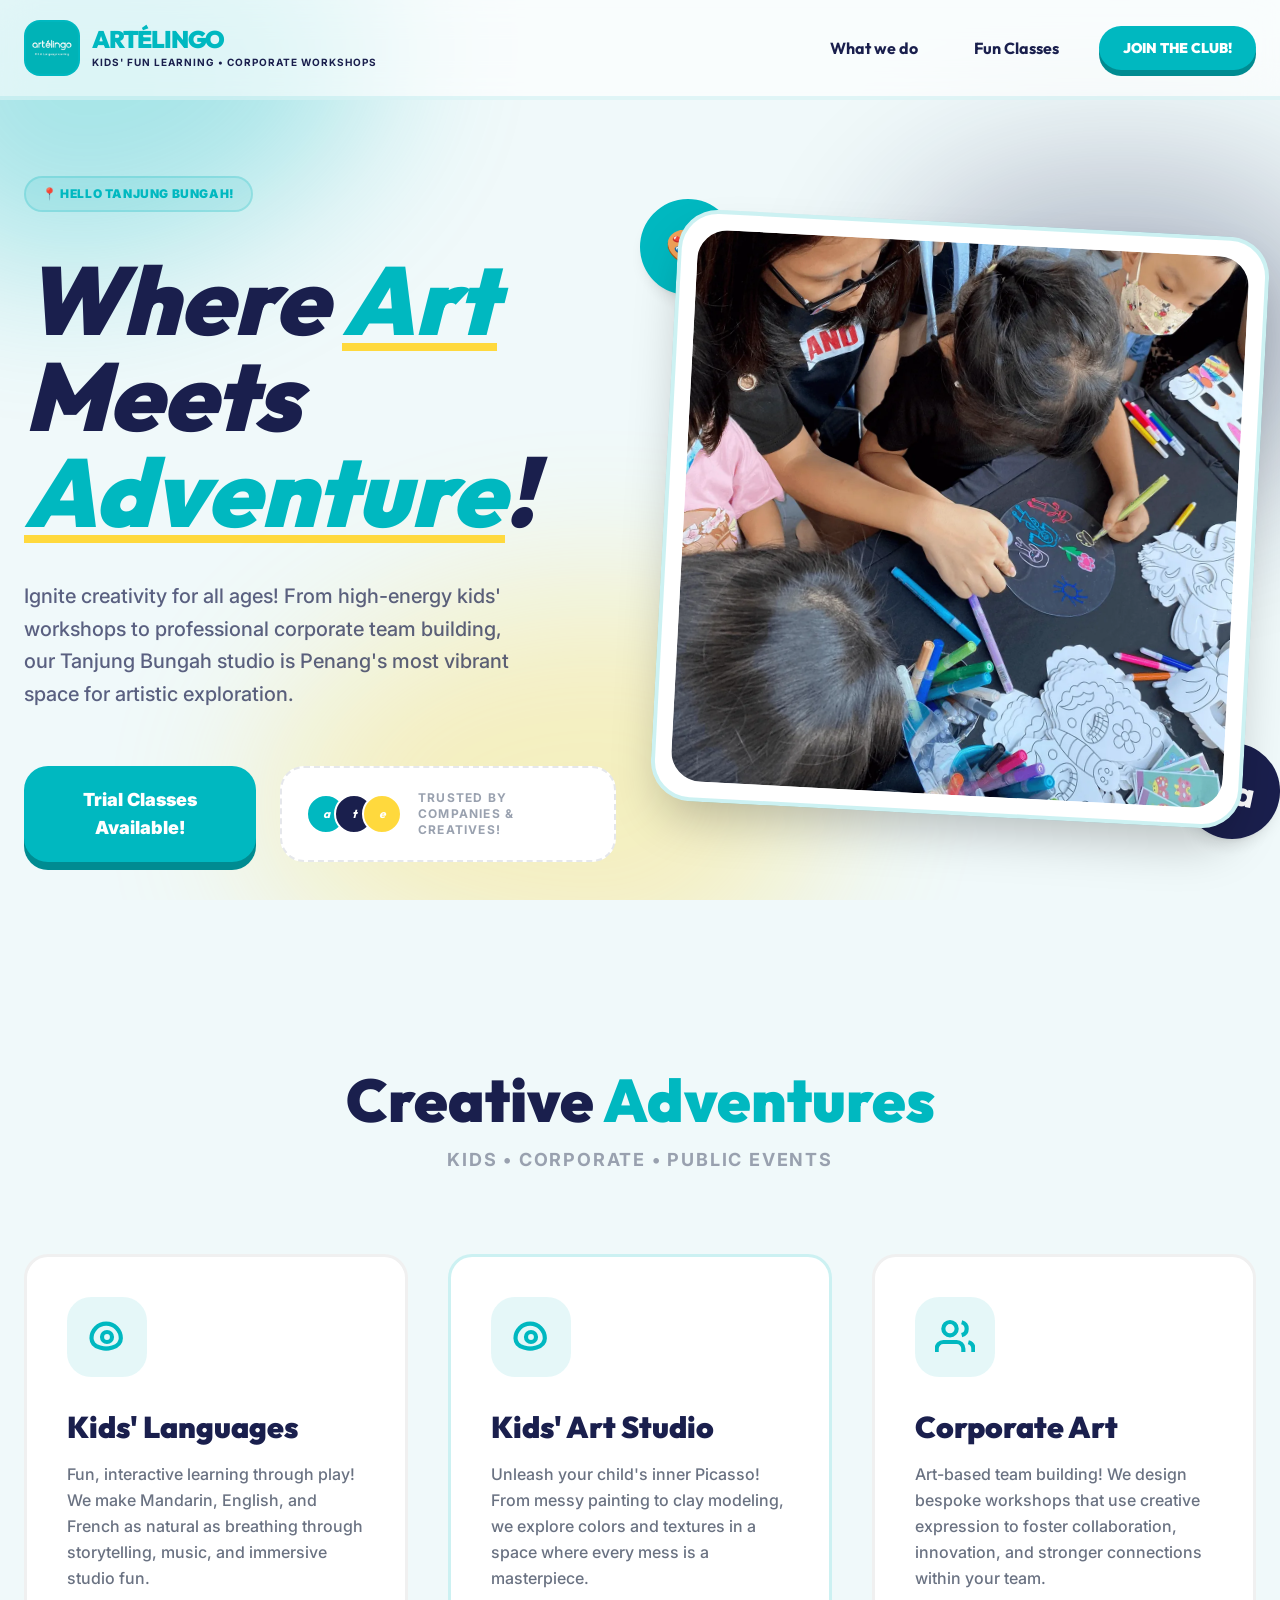
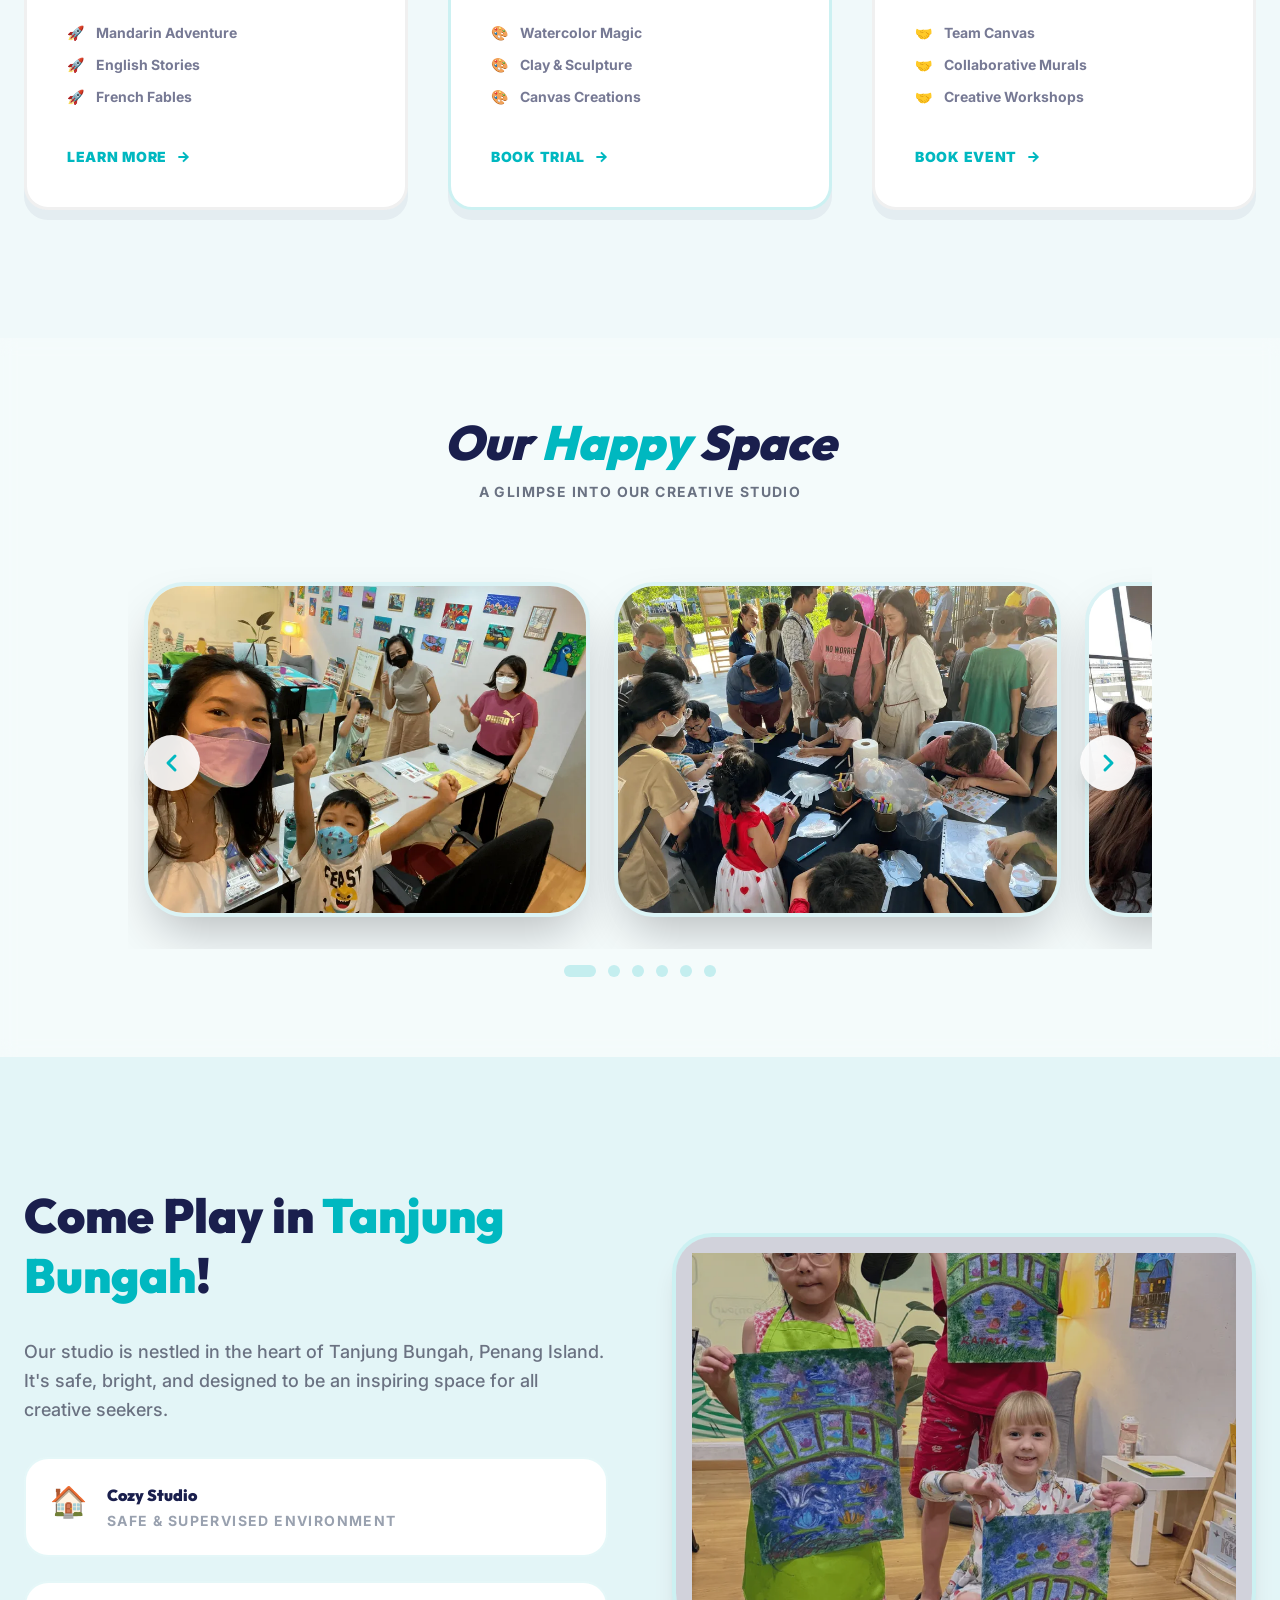
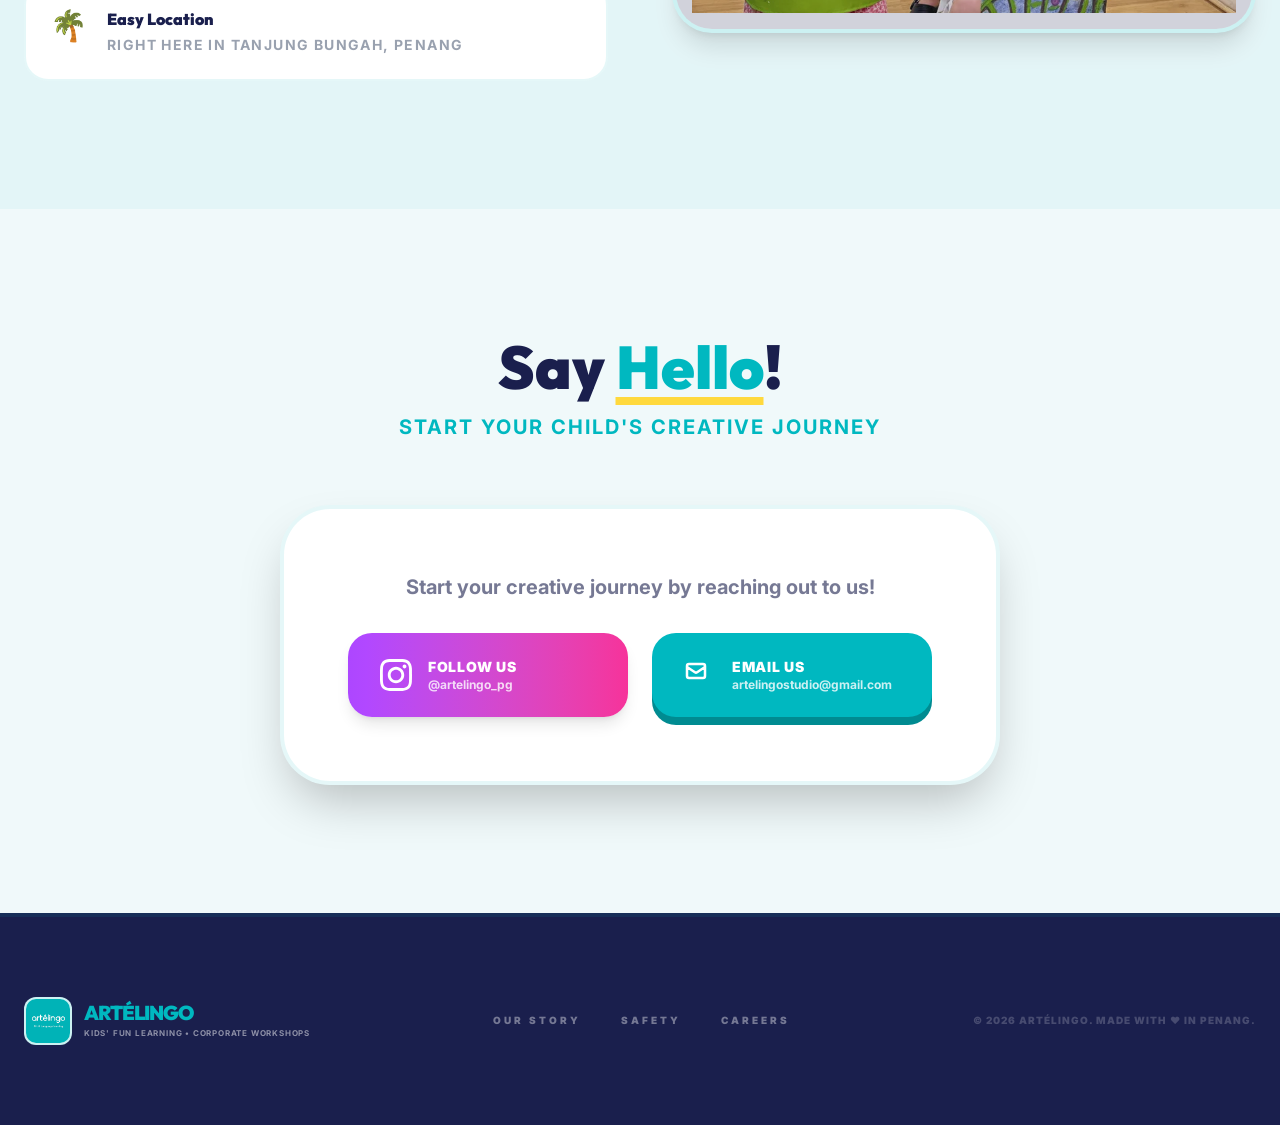
==== commit f8696c19: "update site" ====
--- a/index.html
+++ b/index.html
@@ -10,7 +10,7 @@
 							building, our Tanjung Bungah studio is Penang's most
 							vibrant space for artistic exploration.
 </p> <div class="flex flex-col sm:flex-row gap-6 pt-4"> <a href="#contact" class="px-10 py-5 bg-brand-teal text-white font-black rounded-3xl hover:scale-105 transition-all text-center text-lg shadow-[0_8px_0_#008b91] active:translate-y-[4px] active:shadow-none">
-Book A Free Trial!
+Trial Classes Available!
 </a> <div class="flex items-center gap-4 px-6 py-4 bg-white rounded-3xl border-2 border-dashed border-gray-200"> <div class="flex -space-x-3"> <div class="w-10 h-10 rounded-full bg-brand-teal border-2 border-white flex items-center justify-center text-white text-xs font-bold font-outfit leading-none italic">
 a
 </div> <div class="w-10 h-10 rounded-full bg-brand-navy border-2 border-white flex items-center justify-center text-white text-xs font-bold font-outfit leading-none italic">
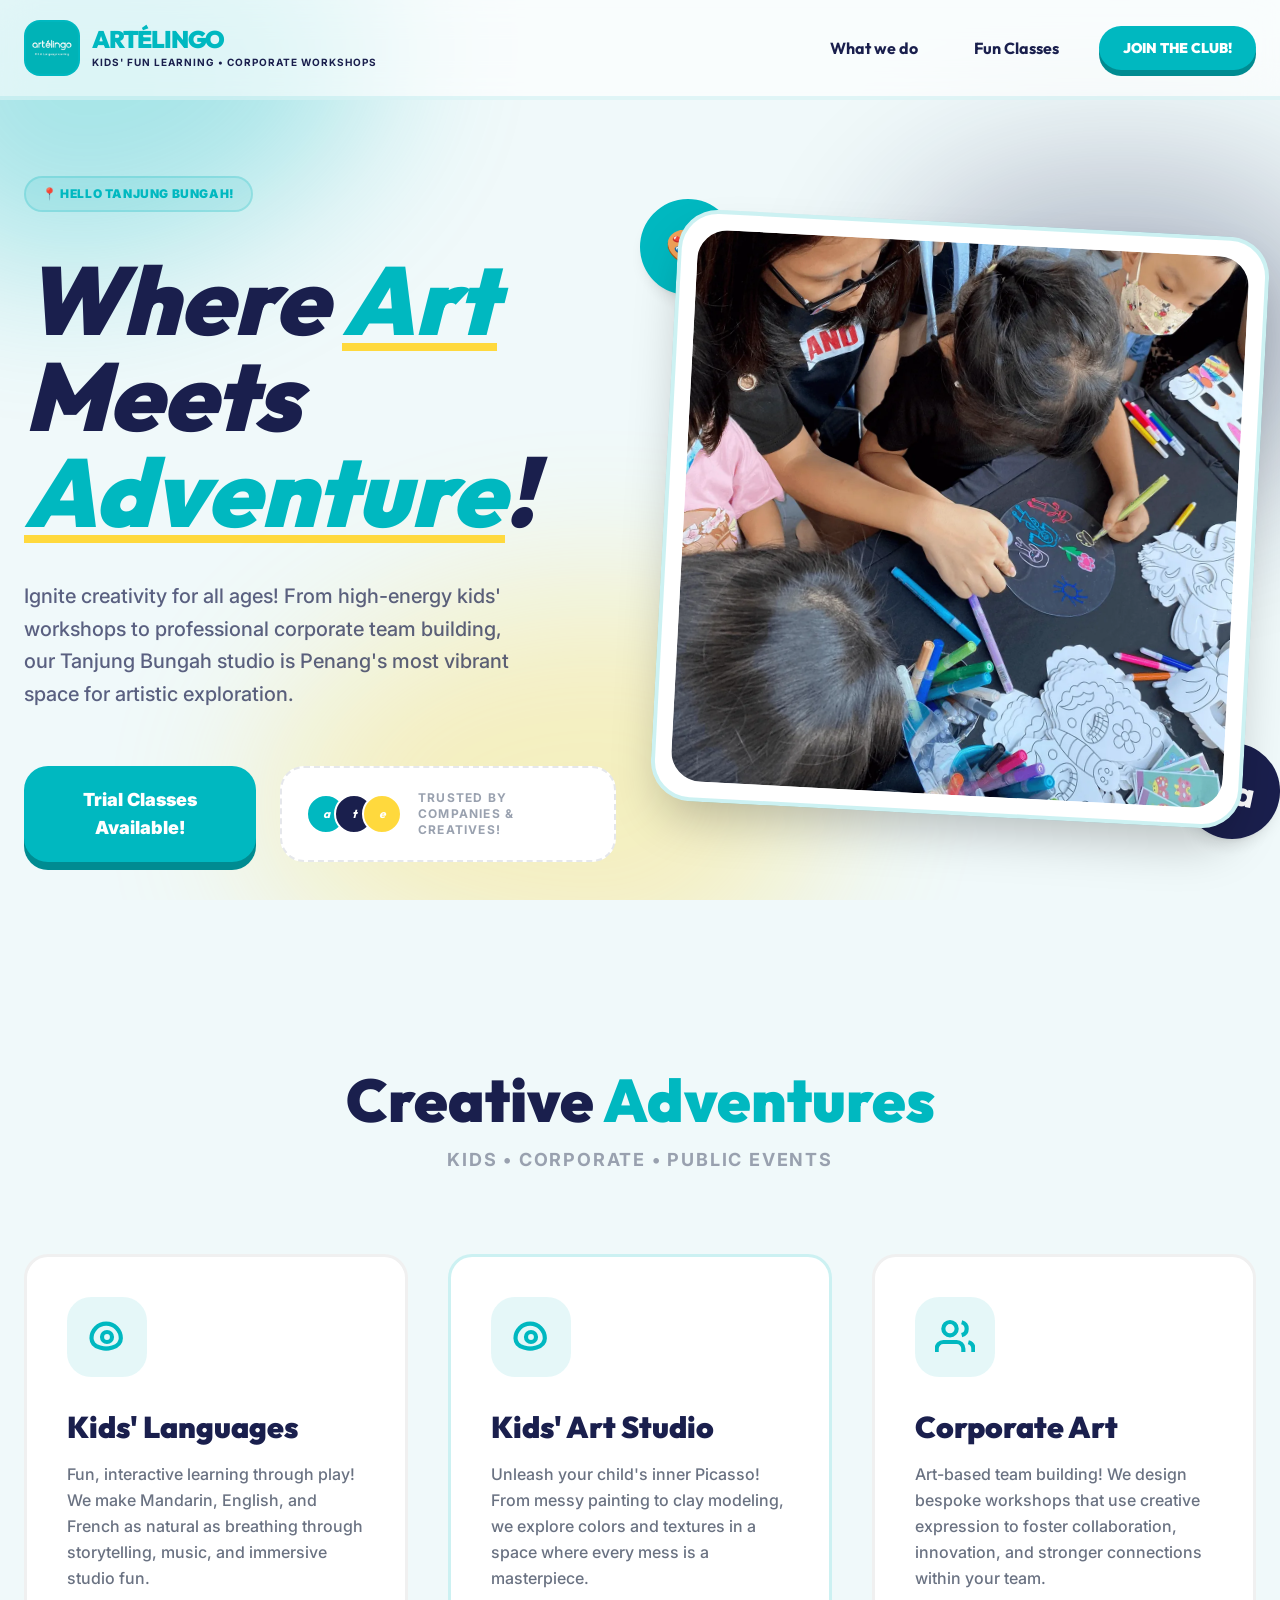
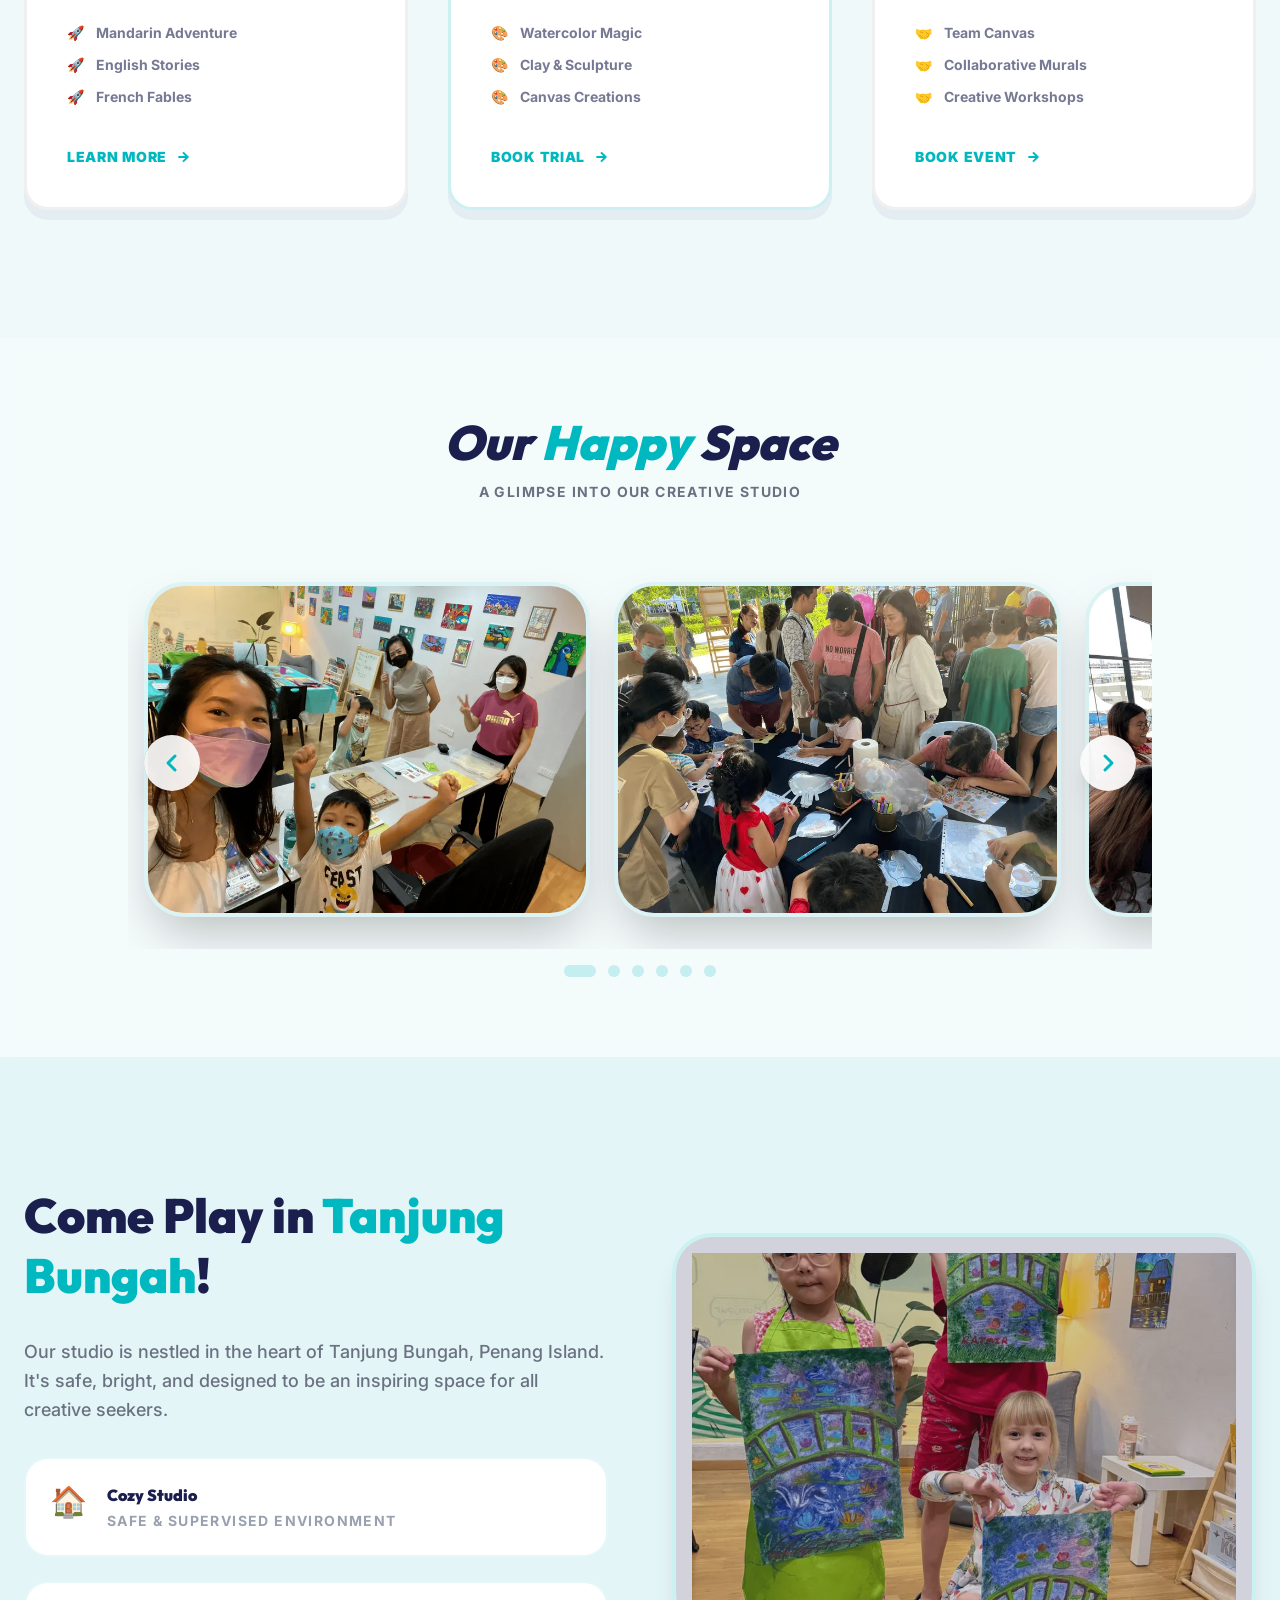
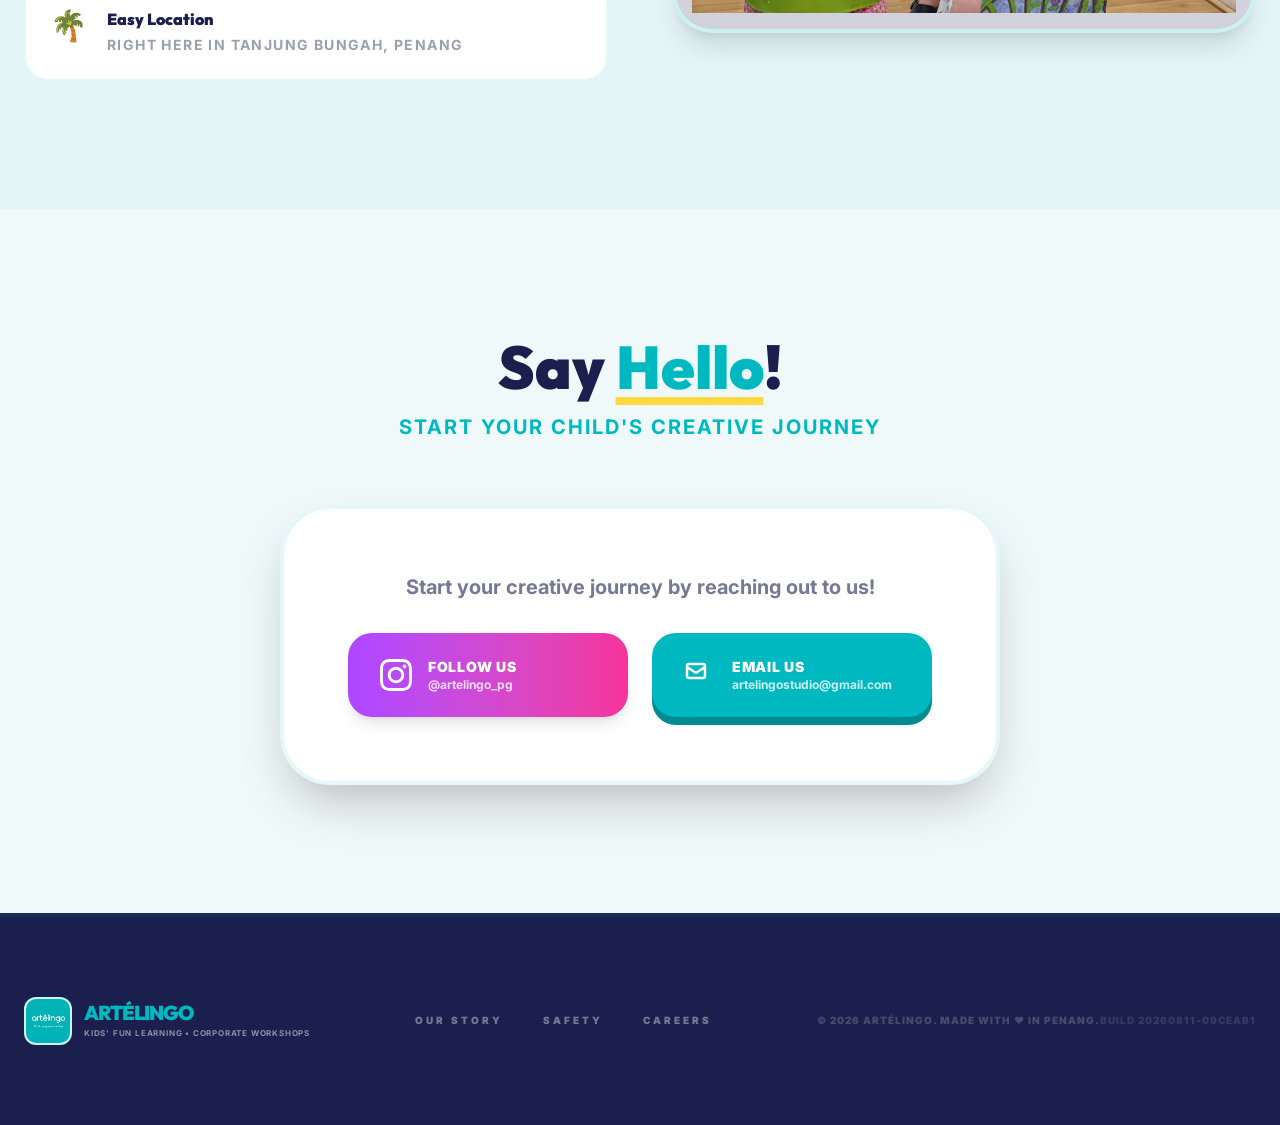
==== commit fab81439: "deploy: refresh from monorepo com-artelingo/www, adds build stamp" ====
--- a/index.html
+++ b/index.html
@@ -1,114 +1,3 @@
-<!DOCTYPE html><html lang="en"> <head><meta charset="utf-8"><link rel="icon" type="image/svg+xml" href="/favicon.svg"><meta name="viewport" content="width=device-width"><meta name="generator" content="Astro v5.16.6"><title>
+<!DOCTYPE html><html lang="en"><head><meta name="build" content="20260811-09ceab1"><meta charset="utf-8"><link rel="icon" type="image/svg+xml" href="/favicon.svg"><meta name="viewport" content="width=device-width"><meta name="generator" content="Astro v7.2.0"><title>
 			artélingo | Creative Workshops & Team Building @ Tanjung Bungah
-		</title><link rel="preconnect" href="https://fonts.googleapis.com"><link rel="preconnect" href="https://fonts.gstatic.com" crossorigin><link href="https://fonts.googleapis.com/css2?family=Inter:wght@400;600;700&family=Outfit:wght@500;700;800&display=swap" rel="stylesheet"><link rel="stylesheet" href="/assets/index.ddUL9Q0i.css"></head> <body class="bg-bg-light text-brand-navy selection:bg-brand-teal/30"> <!-- Playful Background Blobs --> <div class="fixed inset-0 pointer-events-none -z-10 overflow-hidden"> <div class="absolute top-[-10%] left-[-10%] w-[40%] h-[40%] bg-brand-teal blob-bg fun-border"></div> <div class="absolute top-[20%] right-[-5%] w-[35%] h-[35%] bg-brand-navy blob-bg rounded-full opacity-10"></div> <div class="absolute bottom-[-10%] left-[20%] w-[45%] h-[45%] bg-brand-yellow blob-bg fun-border" style="border-radius: 60% 40% 30% 70% / 60% 30% 70% 40%;"></div> </div> <!-- Navigation --> <nav class="fixed top-0 w-full z-50 bg-white/60 backdrop-blur-lg border-b-4 border-brand-teal/10"> <div class="max-w-7xl mx-auto px-6 h-24 flex items-center justify-between"> <div class="flex items-center gap-3 group cursor-pointer"> <div class="w-14 h-14 bg-brand-teal rounded-2xl flex items-center justify-center transform group-hover:rotate-12 transition-transform overflow-hidden border-2 border-brand-teal/20"> <img src="/assets/logo.BZkuWe5F_21B6IG.svg" alt="artélingo logo" loading="lazy" decoding="async" fetchpriority="auto" width="1692" height="1182" class="w-full h-full object-cover"> </div> <div class="flex flex-col"> <span class="text-2xl font-black tracking-tighter text-brand-teal font-outfit uppercase leading-none">artélingo</span> <span class="text-[10px] font-bold text-brand-navy uppercase tracking-widest mt-1">Kids' Fun Learning • Corporate Workshops</span> </div> </div> <div class="hidden md:flex items-center gap-6 font-outfit"> <a href="#about" class="px-4 py-2 hover:text-brand-teal transition-colors font-bold">What we do</a> <a href="#classes" class="px-4 py-2 hover:text-brand-teal transition-colors font-bold">Fun Classes</a> <a href="#contact" class="px-6 py-3 bg-brand-teal text-white rounded-full hover:scale-110 transition-transform shadow-[0_6px_0_#008b91] active:translate-y-[4px] active:shadow-none font-black text-sm uppercase">Join the Club!</a> </div> </div> </nav> <main class="pt-24"> <!-- Hero Section --> <section class="relative min-h-[90vh] flex items-center py-20 overflow-hidden"> <div class="max-w-7xl mx-auto px-6 grid lg:grid-cols-2 gap-12 items-center"> <div class="space-y-10"> <div class="inline-flex items-center gap-2 px-4 py-2 rounded-full bg-brand-teal/10 border-2 border-brand-teal/20 text-brand-teal text-xs font-black uppercase tracking-wider bouncy">
-📍 Hello Tanjung Bungah!
-</div> <h1 class="text-6xl md:text-8xl font-black text-brand-navy font-outfit leading-none italic">
-Where <span class="text-brand-teal underline decoration-brand-yellow decoration-8 underline-offset-8">Art</span> Meets <span class="text-brand-teal underline decoration-brand-yellow decoration-8 underline-offset-8">Adventure</span>!
-</h1> <p class="text-xl text-brand-navy/70 max-w-lg font-medium leading-relaxed">
-Ignite creativity for all ages! From high-energy
-							kids' workshops to professional corporate team
-							building, our Tanjung Bungah studio is Penang's most
-							vibrant space for artistic exploration.
-</p> <div class="flex flex-col sm:flex-row gap-6 pt-4"> <a href="#contact" class="px-10 py-5 bg-brand-teal text-white font-black rounded-3xl hover:scale-105 transition-all text-center text-lg shadow-[0_8px_0_#008b91] active:translate-y-[4px] active:shadow-none">
-Trial Classes Available!
-</a> <div class="flex items-center gap-4 px-6 py-4 bg-white rounded-3xl border-2 border-dashed border-gray-200"> <div class="flex -space-x-3"> <div class="w-10 h-10 rounded-full bg-brand-teal border-2 border-white flex items-center justify-center text-white text-xs font-bold font-outfit leading-none italic">
-a
-</div> <div class="w-10 h-10 rounded-full bg-brand-navy border-2 border-white flex items-center justify-center text-white text-xs font-bold font-outfit leading-none italic">
-t
-</div> <div class="w-10 h-10 rounded-full bg-brand-yellow border-2 border-white flex items-center justify-center text-white text-xs font-bold font-outfit leading-none italic">
-e
-</div> </div> <span class="text-xs font-bold text-gray-400 uppercase tracking-widest">Trusted by Companies & Creatives!</span> </div> </div> </div> <div class="relative"> <!-- Fun Image/SVG Cluster --> <div class="relative z-10 p-4 bg-white rounded-[40px] shadow-2xl rotate-3 border-4 border-brand-teal/20 overflow-hidden group"> <div class="aspect-square bg-brand-teal/5 rounded-[30px] flex items-center justify-center relative overflow-hidden"> <img src="/assets/studio-15.DDVsmuvL_Z2sDrDo.webp" srcset="/assets/studio-15.DDVsmuvL_NHCkF.webp 400w, /assets/studio-15.DDVsmuvL_ZmtucB.webp 800w, /assets/studio-15.DDVsmuvL_2fuNjz.webp 1200w" sizes="(max-width: 1200px) 100vw, 1200px" alt="Studio Session" loading="lazy" decoding="async" fetchpriority="auto" width="1440" height="1920" class="w-full h-full object-cover group-hover:scale-110 transition-transform duration-700"> <div class="absolute inset-0 bg-gradient-to-t from-brand-navy/40 to-transparent opacity-0 group-hover:opacity-100 transition-opacity flex items-end p-8"> <p class="text-white font-outfit font-bold italic">
-Fun moments at the studio
-</p> </div> </div> </div> <!-- Decorative Elements --> <div class="absolute -top-6 -left-6 w-24 h-24 bg-brand-teal rounded-full flex items-center justify-center text-white text-4xl shadow-lg -rotate-12">
-🎨
-</div> <div class="absolute -bottom-6 -right-6 w-24 h-24 bg-brand-navy rounded-full flex items-center justify-center text-white text-4xl shadow-lg rotate-12 font-bold font-outfit">
-Aa
-</div> </div> </div> </section> <!-- Services / Classes Section --> <section id="classes" class="py-32 relative"> <div class="max-w-7xl mx-auto px-6"> <div class="text-center mb-20 space-y-4"> <h2 class="text-5xl md:text-6xl font-black font-outfit text-brand-navy">
-Creative <span class="text-brand-teal">Adventures</span> </h2> <p class="text-lg font-bold text-gray-400 uppercase tracking-widest">
-Kids • Corporate • Public Events
-</p> </div> <div class="grid md:grid-cols-3 gap-10"> <!-- Kids' Languages --> <div class="kid-card p-10 group bg-white"> <div class="w-20 h-20 bg-brand-teal/10 rounded-3xl flex items-center justify-center text-brand-teal mb-8 group-hover:scale-110 transition-transform"> <svg class="w-10 h-10" viewBox="0 0 24 24" fill="none" stroke="currentColor" stroke-width="2.5"><path d="M12 19c-2.3 0-6.4-.8-8.1-2.9-.7-.9-1.2-2.1-1.2-3.3 0-4.8 3.9-8.8 8.8-8.8s8.8 3.9 8.8 8.8c0 1.2-.5 2.4-1.2 3.3-1.7 2.1-5.8 2.9-8.1 2.9Z"></path><circle cx="12" cy="12" r="3"></circle></svg> </div> <h3 class="text-3xl font-black text-brand-navy mb-4 font-outfit">
-Kids' Languages
-</h3> <p class="text-gray-500 font-medium leading-relaxed mb-8">
-Fun, interactive learning through play! We make
-								Mandarin, English, and French as natural as
-								breathing through storytelling, music, and
-								immersive studio fun.
-</p> <ul class="space-y-3 mb-10"> <li class="flex items-center gap-3 font-bold text-sm text-brand-navy/60"> <span class="text-brand-teal">🚀</span> Mandarin
-									Adventure
-</li> <li class="flex items-center gap-3 font-bold text-sm text-brand-navy/60"> <span class="text-brand-teal">🚀</span> English
-									Stories
-</li> <li class="flex items-center gap-3 font-bold text-sm text-brand-navy/60"> <span class="text-brand-teal">🚀</span> French
-									Fables
-</li> </ul> <a href="#contact" class="text-brand-teal font-black text-sm uppercase tracking-wider flex items-center gap-2 group/link hover:gap-4 transition-all">Learn More <svg class="w-4 h-4" viewBox="0 0 24 24" fill="none" stroke="currentColor" stroke-width="3"><path d="M5 12h14M12 5l7 7-7 7"></path></svg></a> </div> <!-- Kids' Art Studio --> <div class="kid-card p-10 group bg-white !border-brand-teal/20"> <div class="w-20 h-20 bg-brand-teal/10 rounded-3xl flex items-center justify-center text-brand-teal mb-8 group-hover:scale-110 transition-transform"> <svg class="w-10 h-10" viewBox="0 0 24 24" fill="none" stroke="currentColor" stroke-width="2.5"><path d="M12 19c-2.3 0-6.4-.8-8.1-2.9-.7-.9-1.2-2.1-1.2-3.3 0-4.8 3.9-8.8 8.8-8.8s8.8 3.9 8.8 8.8c0 1.2-.5 2.4-1.2 3.3-1.7 2.1-5.8 2.9-8.1 2.9Z"></path><circle cx="12" cy="12" r="3"></circle></svg> </div> <h3 class="text-3xl font-black text-brand-navy mb-4 font-outfit">
-Kids' Art Studio
-</h3> <p class="text-gray-500 font-medium leading-relaxed mb-8">
-Unleash your child's inner Picasso! From messy
-								painting to clay modeling, we explore colors and
-								textures in a space where every mess is a
-								masterpiece.
-</p> <ul class="space-y-3 mb-10"> <li class="flex items-center gap-3 font-bold text-sm text-brand-navy/60"> <span class="text-brand-teal">🎨</span> Watercolor
-									Magic
-</li> <li class="flex items-center gap-3 font-bold text-sm text-brand-navy/60"> <span class="text-brand-teal">🎨</span> Clay &
-									Sculpture
-</li> <li class="flex items-center gap-3 font-bold text-sm text-brand-navy/60"> <span class="text-brand-teal">🎨</span> Canvas
-									Creations
-</li> </ul> <a href="#contact" class="text-brand-teal font-black text-sm uppercase tracking-wider flex items-center gap-2 group/link hover:gap-4 transition-all">Book Trial <svg class="w-4 h-4" viewBox="0 0 24 24" fill="none" stroke="currentColor" stroke-width="3"><path d="M5 12h14M12 5l7 7-7 7"></path></svg></a> </div> <!-- Corporate Art --> <div class="kid-card p-10 group bg-white"> <div class="w-20 h-20 bg-brand-teal/10 rounded-3xl flex items-center justify-center text-brand-teal mb-8 group-hover:scale-110 transition-transform"> <svg class="w-10 h-10" viewBox="0 0 24 24" fill="none" stroke="currentColor" stroke-width="2.5"><path d="M17 21v-2a4 4 0 0 0-4-4H5a4 4 0 0 0-4 4v2"></path><circle cx="9" cy="7" r="4"></circle><path d="M23 21v-2a4 4 0 0 0-3-3.87"></path><path d="M16 3.13a4 4 0 0 1 0 7.75"></path></svg> </div> <h3 class="text-3xl font-black text-brand-navy mb-4 font-outfit">
-Corporate Art
-</h3> <p class="text-gray-500 font-medium leading-relaxed mb-8">
-Art-based team building! We design bespoke
-								workshops that use creative expression to foster
-								collaboration, innovation, and stronger
-								connections within your team.
-</p> <ul class="space-y-3 mb-10"> <li class="flex items-center gap-3 font-bold text-sm text-brand-navy/60"> <span class="text-brand-teal">🤝</span> Team Canvas
-</li> <li class="flex items-center gap-3 font-bold text-sm text-brand-navy/60"> <span class="text-brand-teal">🤝</span> Collaborative
-									Murals
-</li> <li class="flex items-center gap-3 font-bold text-sm text-brand-navy/60"> <span class="text-brand-teal">🤝</span> Creative
-									Workshops
-</li> </ul> <a href="#contact" class="text-brand-teal font-black text-sm uppercase tracking-wider flex items-center gap-2 group/link hover:gap-4 transition-all">Book Event <svg class="w-4 h-4" viewBox="0 0 24 24" fill="none" stroke="currentColor" stroke-width="3"><path d="M5 12h14M12 5l7 7-7 7"></path></svg></a> </div> </div> </div> </section> <!-- Studio Gallery Section --> <section class="py-20 overflow-hidden bg-white/30 backdrop-blur-sm"> <div class="max-w-7xl mx-auto px-6"> <div class="text-center mb-12"> <h2 class="text-4xl md:text-5xl font-black font-outfit text-brand-navy mb-4 italic">
-Our <span class="text-brand-teal">Happy</span> Space
-</h2> <p class="text-gray-500 font-bold uppercase tracking-widest text-sm">
-A glimpse into our creative studio
-</p> </div> <div class="relative group max-w-5xl mx-auto" data-astro-cid-wfe7xcno> <div id="carousel" class="flex overflow-x-auto snap-x snap-mandatory hide-scrollbar gap-6 py-8 px-4 scroll-smooth" data-astro-cid-wfe7xcno> <div class="flex-none w-[85%] md:w-[60%] lg:w-[45%] snap-center" data-astro-cid-wfe7xcno> <div class="relative aspect-[4/3] overflow-hidden rounded-[40px] shadow-2xl border-4 border-brand-teal/10 group/card" data-astro-cid-wfe7xcno> <img src="/assets/studio-1.YqqoqtOQ_PB8c.webp" srcset="/assets/studio-1.YqqoqtOQ_1YR2as.webp 400w, /assets/studio-1.YqqoqtOQ_Z2Vdy9.webp 800w" sizes="(max-width: 800px) 100vw, 800px" alt="Studio Image 1" data-astro-cid-wfe7xcno="true" loading="lazy" decoding="async" fetchpriority="auto" width="1920" height="1440" class="w-full h-full object-cover group-hover/card:scale-110 transition-transform duration-700"> <div class="absolute inset-0 bg-gradient-to-t from-brand-navy/60 to-transparent opacity-0 group-hover/card:opacity-100 transition-opacity duration-500 flex items-end p-8" data-astro-cid-wfe7xcno> <span class="text-white font-outfit font-bold text-lg italic lowercase" data-astro-cid-wfe7xcno>
-artélingo studio adventure
-</span> </div> </div> </div><div class="flex-none w-[85%] md:w-[60%] lg:w-[45%] snap-center" data-astro-cid-wfe7xcno> <div class="relative aspect-[4/3] overflow-hidden rounded-[40px] shadow-2xl border-4 border-brand-teal/10 group/card" data-astro-cid-wfe7xcno> <img src="/assets/studio-10.OKH2YwxR_282UMl.webp" srcset="/assets/studio-10.OKH2YwxR_2o7YM4.webp 400w, /assets/studio-10.OKH2YwxR_11A8lb.webp 800w" sizes="(max-width: 800px) 100vw, 800px" alt="Studio Image 2" data-astro-cid-wfe7xcno="true" loading="lazy" decoding="async" fetchpriority="auto" width="1920" height="1440" class="w-full h-full object-cover group-hover/card:scale-110 transition-transform duration-700"> <div class="absolute inset-0 bg-gradient-to-t from-brand-navy/60 to-transparent opacity-0 group-hover/card:opacity-100 transition-opacity duration-500 flex items-end p-8" data-astro-cid-wfe7xcno> <span class="text-white font-outfit font-bold text-lg italic lowercase" data-astro-cid-wfe7xcno>
-artélingo studio adventure
-</span> </div> </div> </div><div class="flex-none w-[85%] md:w-[60%] lg:w-[45%] snap-center" data-astro-cid-wfe7xcno> <div class="relative aspect-[4/3] overflow-hidden rounded-[40px] shadow-2xl border-4 border-brand-teal/10 group/card" data-astro-cid-wfe7xcno> <img src="/assets/studio-11.DTXxa7_b_Z1olXtT.webp" srcset="/assets/studio-11.DTXxa7_b_27aIVH.webp 400w, /assets/studio-11.DTXxa7_b_JCRuO.webp 800w" sizes="(max-width: 800px) 100vw, 800px" alt="Studio Image 3" data-astro-cid-wfe7xcno="true" loading="lazy" decoding="async" fetchpriority="auto" width="1920" height="1440" class="w-full h-full object-cover group-hover/card:scale-110 transition-transform duration-700"> <div class="absolute inset-0 bg-gradient-to-t from-brand-navy/60 to-transparent opacity-0 group-hover/card:opacity-100 transition-opacity duration-500 flex items-end p-8" data-astro-cid-wfe7xcno> <span class="text-white font-outfit font-bold text-lg italic lowercase" data-astro-cid-wfe7xcno>
-artélingo studio adventure
-</span> </div> </div> </div><div class="flex-none w-[85%] md:w-[60%] lg:w-[45%] snap-center" data-astro-cid-wfe7xcno> <div class="relative aspect-[4/3] overflow-hidden rounded-[40px] shadow-2xl border-4 border-brand-teal/10 group/card" data-astro-cid-wfe7xcno> <img src="/assets/studio-12.BcDqUwxy_ZOlinM.webp" srcset="/assets/studio-12.BcDqUwxy_Z2hQVOw.webp 400w, /assets/studio-12.BcDqUwxy_1pMkxw.webp 800w" sizes="(max-width: 800px) 100vw, 800px" alt="Studio Image 4" data-astro-cid-wfe7xcno="true" loading="lazy" decoding="async" fetchpriority="auto" width="1920" height="1440" class="w-full h-full object-cover group-hover/card:scale-110 transition-transform duration-700"> <div class="absolute inset-0 bg-gradient-to-t from-brand-navy/60 to-transparent opacity-0 group-hover/card:opacity-100 transition-opacity duration-500 flex items-end p-8" data-astro-cid-wfe7xcno> <span class="text-white font-outfit font-bold text-lg italic lowercase" data-astro-cid-wfe7xcno>
-artélingo studio adventure
-</span> </div> </div> </div><div class="flex-none w-[85%] md:w-[60%] lg:w-[45%] snap-center" data-astro-cid-wfe7xcno> <div class="relative aspect-[4/3] overflow-hidden rounded-[40px] shadow-2xl border-4 border-brand-teal/10 group/card" data-astro-cid-wfe7xcno> <img src="/assets/studio-13.CN3Lq9mC_Zw807B.webp" srcset="/assets/studio-13.CN3Lq9mC_2pfKM9.webp 400w, /assets/studio-13.CN3Lq9mC_Z1gvlpy.webp 800w" sizes="(max-width: 800px) 100vw, 800px" alt="Studio Image 5" data-astro-cid-wfe7xcno="true" loading="lazy" decoding="async" fetchpriority="auto" width="1212" height="1920" class="w-full h-full object-cover group-hover/card:scale-110 transition-transform duration-700"> <div class="absolute inset-0 bg-gradient-to-t from-brand-navy/60 to-transparent opacity-0 group-hover/card:opacity-100 transition-opacity duration-500 flex items-end p-8" data-astro-cid-wfe7xcno> <span class="text-white font-outfit font-bold text-lg italic lowercase" data-astro-cid-wfe7xcno>
-artélingo studio adventure
-</span> </div> </div> </div><div class="flex-none w-[85%] md:w-[60%] lg:w-[45%] snap-center" data-astro-cid-wfe7xcno> <div class="relative aspect-[4/3] overflow-hidden rounded-[40px] shadow-2xl border-4 border-brand-teal/10 group/card" data-astro-cid-wfe7xcno> <img src="/assets/studio-14.BC5aR-wb_1sPBNS.webp" srcset="/assets/studio-14.BC5aR-wb_Z11APvc.webp 400w, /assets/studio-14.BC5aR-wb_Z2cMX3t.webp 800w" sizes="(max-width: 800px) 100vw, 800px" alt="Studio Image 6" data-astro-cid-wfe7xcno="true" loading="lazy" decoding="async" fetchpriority="auto" width="1440" height="1920" class="w-full h-full object-cover group-hover/card:scale-110 transition-transform duration-700"> <div class="absolute inset-0 bg-gradient-to-t from-brand-navy/60 to-transparent opacity-0 group-hover/card:opacity-100 transition-opacity duration-500 flex items-end p-8" data-astro-cid-wfe7xcno> <span class="text-white font-outfit font-bold text-lg italic lowercase" data-astro-cid-wfe7xcno>
-artélingo studio adventure
-</span> </div> </div> </div> </div> <!-- Navigation Buttons --> <button id="prev" class="absolute left-4 top-1/2 -translate-y-1/2 w-14 h-14 bg-white/90 backdrop-blur-md rounded-full shadow-xl flex items-center justify-center text-brand-teal hover:bg-brand-teal hover:text-white transition-all hover:scale-110 active:scale-95 z-20 md:flex hidden" aria-label="Previous slide" data-astro-cid-wfe7xcno> <svg class="w-6 h-6" fill="none" stroke="currentColor" stroke-width="3" viewBox="0 0 24 24" data-astro-cid-wfe7xcno> <path stroke-linecap="round" stroke-linejoin="round" d="M15 19l-7-7 7-7 text-brand-teal" data-astro-cid-wfe7xcno></path> </svg> </button> <button id="next" class="absolute right-4 top-1/2 -translate-y-1/2 w-14 h-14 bg-white/90 backdrop-blur-md rounded-full shadow-xl flex items-center justify-center text-brand-teal hover:bg-brand-teal hover:text-white transition-all hover:scale-110 active:scale-95 z-20 md:flex hidden" aria-label="Next slide" data-astro-cid-wfe7xcno> <svg class="w-6 h-6" fill="none" stroke="currentColor" stroke-width="3" viewBox="0 0 24 24" data-astro-cid-wfe7xcno> <path stroke-linecap="round" stroke-linejoin="round" d="M9 5l7 7-7 7" data-astro-cid-wfe7xcno></path> </svg> </button> <!-- Indicators --> <div class="flex justify-center gap-3 mt-4" data-astro-cid-wfe7xcno> <div class="w-3 h-3 rounded-full bg-brand-teal/20 transition-all duration-300" data-index="0" data-astro-cid-wfe7xcno></div><div class="w-3 h-3 rounded-full bg-brand-teal/20 transition-all duration-300" data-index="1" data-astro-cid-wfe7xcno></div><div class="w-3 h-3 rounded-full bg-brand-teal/20 transition-all duration-300" data-index="2" data-astro-cid-wfe7xcno></div><div class="w-3 h-3 rounded-full bg-brand-teal/20 transition-all duration-300" data-index="3" data-astro-cid-wfe7xcno></div><div class="w-3 h-3 rounded-full bg-brand-teal/20 transition-all duration-300" data-index="4" data-astro-cid-wfe7xcno></div><div class="w-3 h-3 rounded-full bg-brand-teal/20 transition-all duration-300" data-index="5" data-astro-cid-wfe7xcno></div> </div> </div>  <script type="module">const e=document.getElementById("carousel"),c=document.getElementById("prev"),o=document.getElementById("next"),l=document.querySelectorAll("[data-index]");if(e&&c&&o){const s=()=>e.clientWidth*.7;c.addEventListener("click",()=>{e.scrollBy({left:-s(),behavior:"smooth"})}),o.addEventListener("click",()=>{e.scrollBy({left:s(),behavior:"smooth"})}),e.addEventListener("scroll",()=>{const a=Math.round(e.scrollLeft/(e.scrollWidth/l.length));l.forEach((t,n)=>{n===a?(t.classList.add("bg-brand-teal","w-8"),t.classList.remove("bg-brand-teal/20")):(t.classList.remove("bg-brand-teal","w-8"),t.classList.add("bg-brand-teal/20"))})}),l[0]?.classList.add("bg-brand-teal","w-8")}</script> </div> </section> <!-- Visit Us Section --> <section id="visit" class="py-32 bg-brand-teal/5"> <div class="max-w-7xl mx-auto px-6"> <div class="grid lg:grid-cols-2 gap-16 items-center"> <div class="space-y-8"> <h2 class="text-5xl font-black font-outfit text-brand-navy leading-tight">
-Come Play in <span class="text-brand-teal">Tanjung Bungah</span>!
-</h2> <p class="text-lg text-gray-500 font-medium leading-relaxed">
-Our studio is nestled in the heart of Tanjung
-								Bungah, Penang Island. It's safe, bright, and
-								designed to be an inspiring space for all
-								creative seekers.
-</p> <div class="grid gap-6"> <div class="flex gap-5 p-6 bg-white rounded-3xl border-2 border-brand-teal/10"> <div class="text-3xl">🏠</div> <div> <h4 class="font-black text-brand-navy mb-1">
-Cozy Studio
-</h4> <p class="text-sm font-bold text-gray-400 uppercase tracking-widest">
-Safe & Supervised Environment
-</p> </div> </div> <div class="flex gap-5 p-6 bg-white rounded-3xl border-2 border-brand-teal/10"> <div class="text-3xl">🌴</div> <div> <h4 class="font-black text-brand-navy mb-1">
-Easy Location
-</h4> <p class="text-sm font-bold text-gray-400 uppercase tracking-widest">
-Right here in Tanjung Bungah, Penang
-</p> </div> </div> </div> </div> <div class="p-4 bg-white rounded-[40px] shadow-xl h-[400px] overflow-hidden border-4 border-brand-teal/20 relative group"> <img src="/assets/studio-16.DJeHS2wc_Z1OneTY.webp" srcset="/assets/studio-16.DJeHS2wc_aWjT1.webp 400w, /assets/studio-16.DJeHS2wc_Z10eMDg.webp 800w" sizes="(max-width: 800px) 100vw, 800px" alt="Artelingo Studio" loading="lazy" decoding="async" fetchpriority="auto" width="1440" height="1920" class="w-full h-full object-cover group-hover:scale-110 transition-transform duration-700"> <div class="absolute inset-0 bg-brand-navy/20 group-hover:bg-transparent transition-colors"></div> </div> </div> </div> </section> <!-- Final CTA / Contact --> <section id="contact" class="py-32 relative overflow-hidden"> <div class="max-w-3xl mx-auto px-6 relative z-10"> <div class="text-center mb-16 space-y-4"> <h2 class="text-5xl md:text-6xl font-black font-outfit text-brand-navy">
-Say <span class="text-brand-teal underline decoration-brand-yellow decoration-8 underline-offset-8">Hello</span>!
-</h2> <p class="text-xl font-bold text-brand-teal uppercase tracking-widest">
-Start your child's creative journey
-</p> </div> <div class="space-y-8 bg-white p-10 md:p-16 rounded-[50px] shadow-2xl border-4 border-brand-teal/10"> <p class="text-center text-xl font-bold text-brand-navy/60 mb-8">
-Start your creative journey by reaching out to us!
-</p> <div class="grid sm:grid-cols-2 gap-6"> <a href="https://instagram.com/artelingo_pg" target="_blank" rel="noopener noreferrer" class="flex items-center gap-4 px-8 py-6 bg-gradient-to-r from-purple-500 to-pink-500 text-white rounded-3xl shadow-lg hover:scale-105 transition-all text-center no-underline"> <svg class="w-8 h-8" fill="currentColor" viewBox="0 0 24 24"><path d="M12 2.163c3.204 0 3.584.012 4.85.07 3.252.148 4.771 1.691 4.919 4.919.058 1.265.069 1.645.069 4.849 0 3.205-.012 3.584-.069 4.849-.149 3.225-1.664 4.771-4.919 4.919-1.266.058-1.644.07-4.85.07-3.204 0-3.584-.012-4.849-.07-3.26-.149-4.771-1.699-4.919-4.92-.058-1.265-.07-1.644-.07-4.849 0-3.204.013-3.583.07-4.849.149-3.227 1.664-4.771 4.919-4.919 1.266-.057 1.645-.069 4.849-.069zm0-2.163c-3.259 0-3.667.014-4.947.072-4.358.2-6.78 2.618-6.98 6.98-.059 1.281-.073 1.689-.073 4.948 0 3.259.014 3.668.072 4.948.2 4.358 2.618 6.78 6.98 6.98 1.281.058 1.689.072 4.948.072 3.259 0 3.668-.014 4.948-.072 4.354-.2 6.782-2.618 6.979-6.98.059-1.28.073-1.689.073-4.948 0-3.259-.014-3.667-.072-4.947-.196-4.354-2.617-6.78-6.979-6.98-1.281-.059-1.69-.073-4.949-.073zm0 5.838c-3.403 0-6.162 2.759-6.162 6.162s2.759 6.163 6.162 6.163 6.162-2.759 6.162-6.163c0-3.403-2.759-6.162-6.162-6.162zm0 10.162c-2.209 0-4-1.79-4-4 0-2.209 1.791-4 4-4s4 1.791 4 4c0 2.21-1.791 4-4 4zm6.406-11.845c-.796 0-1.441.645-1.441 1.44s.645 1.44 1.441 1.44c.795 0 1.439-.645 1.439-1.44s-.644-1.44-1.439-1.44z"></path></svg> <div class="text-left"> <div class="font-black uppercase tracking-wider text-sm">
-Follow us
-</div> <div class="font-bold text-xs opacity-80">
-@artelingo_pg
-</div> </div> </a> <a href="mailto:artelingostudio@gmail.com" class="flex items-center gap-4 px-8 py-6 bg-brand-teal text-white rounded-3xl shadow-[0_8px_0_#008b91] hover:scale-105 hover:shadow-[0_12px_0_#008b91] active:translate-y-[4px] active:shadow-[0_4px_0_#008b91] transition-all text-center no-underline"> <svg class="w-8 h-8" fill="none" stroke="currentColor" stroke-width="2.5"><path d="M3 8l7.89 5.26a2 2 0 002.22 0L21 8M5 19h14a2 2 0 002-2V7a2 2 0 00-2-2H5a2 2 0 00-2 2v10a2 2 0 002 2z"></path></svg> <div class="text-left"> <div class="font-black uppercase tracking-wider text-sm">
-Email us
-</div> <div class="font-bold text-xs opacity-80">
-artelingostudio@gmail.com
-</div> </div> </a> </div> </div> </div> </section> <!-- Footer --> <footer class="py-20 border-t-4 border-brand-teal/10 bg-brand-navy text-white"> <div class="max-w-7xl mx-auto px-6 flex flex-col md:flex-row justify-between items-center gap-12"> <div class="flex items-center gap-3"> <div class="w-12 h-12 bg-white rounded-xl flex items-center justify-center overflow-hidden border-2 border-brand-teal/20"> <img src="/assets/logo.BZkuWe5F_21B6IG.svg" alt="artélingo logo" loading="lazy" decoding="async" fetchpriority="auto" width="1692" height="1182" class="w-full h-full object-cover"> </div> <div class="flex flex-col"> <span class="text-xl font-black uppercase tracking-tighter text-brand-teal font-outfit leading-none">artélingo</span> <span class="text-[8px] font-bold text-white/50 uppercase tracking-widest mt-1">Kids' Fun Learning • Corporate Workshops</span> </div> </div> <div class="flex gap-10 text-[10px] font-black uppercase tracking-[0.3em] text-white/40"> <a href="#" class="hover:text-brand-teal transition-colors">Our Story</a> <a href="#" class="hover:text-brand-teal transition-colors">Safety</a> <a href="#" class="hover:text-brand-teal transition-colors">Careers</a> </div> <div class="text-[10px] text-white/20 font-black uppercase tracking-widest">
-&copy; 2026 artélingo. Made with ❤️ in Penang.
-</div> </div> </footer> </main> </body></html>+		</title><link rel="preconnect" href="https://fonts.googleapis.com"><link rel="preconnect" href="https://fonts.gstatic.com" crossorigin><link href="https://fonts.googleapis.com/css2?family=Inter:wght@400;600;700&family=Outfit:wght@500;700;800&display=swap" rel="stylesheet"><link rel="stylesheet" href="/assets/index.BuOXDoq4.css"></head><body class="bg-bg-light text-brand-navy selection:bg-brand-teal/30"><!-- Playful Background Blobs --><div class="fixed inset-0 pointer-events-none -z-10 overflow-hidden"><div class="absolute top-[-10%] left-[-10%] w-[40%] h-[40%] bg-brand-teal blob-bg fun-border"></div><div class="absolute top-[20%] right-[-5%] w-[35%] h-[35%] bg-brand-navy blob-bg rounded-full opacity-10"></div><div class="absolute bottom-[-10%] left-[20%] w-[45%] h-[45%] bg-brand-yellow blob-bg fun-border" style="border-radius: 60% 40% 30% 70% / 60% 30% 70% 40%;"></div></div><!-- Navigation --><nav class="fixed top-0 w-full z-50 bg-white/60 backdrop-blur-lg border-b-4 border-brand-teal/10"><div class="max-w-7xl mx-auto px-6 h-24 flex items-center justify-between"><div class="flex items-center gap-3 group cursor-pointer"><div class="w-14 h-14 bg-brand-teal rounded-2xl flex items-center justify-center transform group-hover:rotate-12 transition-transform overflow-hidden border-2 border-brand-teal/20"><img src="/assets/logo.BZkuWe5F_Z1hV9ai.svg" alt="artélingo logo" loading="lazy" decoding="async" width="1692" height="1182" class="w-full h-full object-cover"></div><div class="flex flex-col"><span class="text-2xl font-black tracking-tighter text-brand-teal font-outfit uppercase leading-none">artélingo</span><span class="text-[10px] font-bold text-brand-navy uppercase tracking-widest mt-1">Kids' Fun Learning • Corporate Workshops</span></div></div><div class="hidden md:flex items-center gap-6 font-outfit"><a href="#about" class="px-4 py-2 hover:text-brand-teal transition-colors font-bold">What we do</a><a href="#classes" class="px-4 py-2 hover:text-brand-teal transition-colors font-bold">Fun Classes</a><a href="#contact" class="px-6 py-3 bg-brand-teal text-white rounded-full hover:scale-110 transition-transform shadow-[0_6px_0_#008b91] active:translate-y-[4px] active:shadow-none font-black text-sm uppercase">Join the Club!</a></div></div></nav><main class="pt-24"><!-- Hero Section --><section class="relative min-h-[90vh] flex items-center py-20 overflow-hidden"><div class="max-w-7xl mx-auto px-6 grid lg:grid-cols-2 gap-12 items-center"><div class="space-y-10"><div class="inline-flex items-center gap-2 px-4 py-2 rounded-full bg-brand-teal/10 border-2 border-brand-teal/20 text-brand-teal text-xs font-black uppercase tracking-wider bouncy">📍 Hello Tanjung Bungah!</div><h1 class="text-6xl md:text-8xl font-black text-brand-navy font-outfit leading-none italic">Where <span class="text-brand-teal underline decoration-brand-yellow decoration-8 underline-offset-8">Art</span> Meets <span class="text-brand-teal underline decoration-brand-yellow decoration-8 underline-offset-8">Adventure</span>!</h1><p class="text-xl text-brand-navy/70 max-w-lg font-medium leading-relaxed">Ignite creativity for all ages! From high-energy kids' workshops to professional corporate team building, our Tanjung Bungah studio is Penang's most vibrant space for artistic exploration.</p><div class="flex flex-col sm:flex-row gap-6 pt-4"><a href="#contact" class="px-10 py-5 bg-brand-teal text-white font-black rounded-3xl hover:scale-105 transition-all text-center text-lg shadow-[0_8px_0_#008b91] active:translate-y-[4px] active:shadow-none">Trial Classes Available!</a><div class="flex items-center gap-4 px-6 py-4 bg-white rounded-3xl border-2 border-dashed border-gray-200"><div class="flex -space-x-3"><div class="w-10 h-10 rounded-full bg-brand-teal border-2 border-white flex items-center justify-center text-white text-xs font-bold font-outfit leading-none italic">a</div><div class="w-10 h-10 rounded-full bg-brand-navy border-2 border-white flex items-center justify-center text-white text-xs font-bold font-outfit leading-none italic">t</div><div class="w-10 h-10 rounded-full bg-brand-yellow border-2 border-white flex items-center justify-center text-white text-xs font-bold font-outfit leading-none italic">e</div></div><span class="text-xs font-bold text-gray-400 uppercase tracking-widest">Trusted by Companies & Creatives!</span></div></div></div><div class="relative"><!-- Fun Image/SVG Cluster --><div class="relative z-10 p-4 bg-white rounded-[40px] shadow-2xl rotate-3 border-4 border-brand-teal/20 overflow-hidden group"><div class="aspect-square bg-brand-teal/5 rounded-[30px] flex items-center justify-center relative overflow-hidden"><img src="/assets/studio-15.DDVsmuvL_Z25CgY3.webp" srcset="/assets/studio-15.DDVsmuvL_KbuqV.webp 400w, /assets/studio-15.DDVsmuvL_Z29Nv1t.webp 800w, /assets/studio-15.DDVsmuvL_Z2rF9P1.webp 1200w" sizes="(max-width: 1200px) 100vw, 1200px" alt="Studio Session" loading="lazy" decoding="async" width="1440" height="1920" class="w-full h-full object-cover group-hover:scale-110 transition-transform duration-700"><div class="absolute inset-0 bg-gradient-to-t from-brand-navy/40 to-transparent opacity-0 group-hover:opacity-100 transition-opacity flex items-end p-8"><p class="text-white font-outfit font-bold italic">Fun moments at the studio</p></div></div></div><!-- Decorative Elements --><div class="absolute -top-6 -left-6 w-24 h-24 bg-brand-teal rounded-full flex items-center justify-center text-white text-4xl shadow-lg -rotate-12">🎨</div><div class="absolute -bottom-6 -right-6 w-24 h-24 bg-brand-navy rounded-full flex items-center justify-center text-white text-4xl shadow-lg rotate-12 font-bold font-outfit">Aa</div></div></div></section><!-- Services / Classes Section --><section id="classes" class="py-32 relative"><div class="max-w-7xl mx-auto px-6"><div class="text-center mb-20 space-y-4"><h2 class="text-5xl md:text-6xl font-black font-outfit text-brand-navy">Creative <span class="text-brand-teal">Adventures</span></h2><p class="text-lg font-bold text-gray-400 uppercase tracking-widest">Kids • Corporate • Public Events</p></div><div class="grid md:grid-cols-3 gap-10"><!-- Kids' Languages --><div class="kid-card p-10 group bg-white"><div class="w-20 h-20 bg-brand-teal/10 rounded-3xl flex items-center justify-center text-brand-teal mb-8 group-hover:scale-110 transition-transform"><svg class="w-10 h-10" viewBox="0 0 24 24" fill="none" stroke="currentColor" stroke-width="2.5"><path d="M12 19c-2.3 0-6.4-.8-8.1-2.9-.7-.9-1.2-2.1-1.2-3.3 0-4.8 3.9-8.8 8.8-8.8s8.8 3.9 8.8 8.8c0 1.2-.5 2.4-1.2 3.3-1.7 2.1-5.8 2.9-8.1 2.9Z"></path><circle cx="12" cy="12" r="3"></circle></svg></div><h3 class="text-3xl font-black text-brand-navy mb-4 font-outfit">Kids' Languages</h3><p class="text-gray-500 font-medium leading-relaxed mb-8">Fun, interactive learning through play! We make Mandarin, English, and French as natural as breathing through storytelling, music, and immersive studio fun.</p><ul class="space-y-3 mb-10"><li class="flex items-center gap-3 font-bold text-sm text-brand-navy/60"><span class="text-brand-teal">🚀</span> Mandarin Adventure</li><li class="flex items-center gap-3 font-bold text-sm text-brand-navy/60"><span class="text-brand-teal">🚀</span> English Stories</li><li class="flex items-center gap-3 font-bold text-sm text-brand-navy/60"><span class="text-brand-teal">🚀</span> French Fables</li></ul><a href="#contact" class="text-brand-teal font-black text-sm uppercase tracking-wider flex items-center gap-2 group/link hover:gap-4 transition-all">Learn More <svg class="w-4 h-4" viewBox="0 0 24 24" fill="none" stroke="currentColor" stroke-width="3"><path d="M5 12h14M12 5l7 7-7 7"></path></svg></a></div><!-- Kids' Art Studio --><div class="kid-card p-10 group bg-white !border-brand-teal/20"><div class="w-20 h-20 bg-brand-teal/10 rounded-3xl flex items-center justify-center text-brand-teal mb-8 group-hover:scale-110 transition-transform"><svg class="w-10 h-10" viewBox="0 0 24 24" fill="none" stroke="currentColor" stroke-width="2.5"><path d="M12 19c-2.3 0-6.4-.8-8.1-2.9-.7-.9-1.2-2.1-1.2-3.3 0-4.8 3.9-8.8 8.8-8.8s8.8 3.9 8.8 8.8c0 1.2-.5 2.4-1.2 3.3-1.7 2.1-5.8 2.9-8.1 2.9Z"></path><circle cx="12" cy="12" r="3"></circle></svg></div><h3 class="text-3xl font-black text-brand-navy mb-4 font-outfit">Kids' Art Studio</h3><p class="text-gray-500 font-medium leading-relaxed mb-8">Unleash your child's inner Picasso! From messy painting to clay modeling, we explore colors and textures in a space where every mess is a masterpiece.</p><ul class="space-y-3 mb-10"><li class="flex items-center gap-3 font-bold text-sm text-brand-navy/60"><span class="text-brand-teal">🎨</span> Watercolor Magic</li><li class="flex items-center gap-3 font-bold text-sm text-brand-navy/60"><span class="text-brand-teal">🎨</span> Clay & Sculpture</li><li class="flex items-center gap-3 font-bold text-sm text-brand-navy/60"><span class="text-brand-teal">🎨</span> Canvas Creations</li></ul><a href="#contact" class="text-brand-teal font-black text-sm uppercase tracking-wider flex items-center gap-2 group/link hover:gap-4 transition-all">Book Trial <svg class="w-4 h-4" viewBox="0 0 24 24" fill="none" stroke="currentColor" stroke-width="3"><path d="M5 12h14M12 5l7 7-7 7"></path></svg></a></div><!-- Corporate Art --><div class="kid-card p-10 group bg-white"><div class="w-20 h-20 bg-brand-teal/10 rounded-3xl flex items-center justify-center text-brand-teal mb-8 group-hover:scale-110 transition-transform"><svg class="w-10 h-10" viewBox="0 0 24 24" fill="none" stroke="currentColor" stroke-width="2.5"><path d="M17 21v-2a4 4 0 0 0-4-4H5a4 4 0 0 0-4 4v2"></path><circle cx="9" cy="7" r="4"></circle><path d="M23 21v-2a4 4 0 0 0-3-3.87"></path><path d="M16 3.13a4 4 0 0 1 0 7.75"></path></svg></div><h3 class="text-3xl font-black text-brand-navy mb-4 font-outfit">Corporate Art</h3><p class="text-gray-500 font-medium leading-relaxed mb-8">Art-based team building! We design bespoke workshops that use creative expression to foster collaboration, innovation, and stronger connections within your team.</p><ul class="space-y-3 mb-10"><li class="flex items-center gap-3 font-bold text-sm text-brand-navy/60"><span class="text-brand-teal">🤝</span> Team Canvas</li><li class="flex items-center gap-3 font-bold text-sm text-brand-navy/60"><span class="text-brand-teal">🤝</span> Collaborative Murals</li><li class="flex items-center gap-3 font-bold text-sm text-brand-navy/60"><span class="text-brand-teal">🤝</span> Creative Workshops</li></ul><a href="#contact" class="text-brand-teal font-black text-sm uppercase tracking-wider flex items-center gap-2 group/link hover:gap-4 transition-all">Book Event <svg class="w-4 h-4" viewBox="0 0 24 24" fill="none" stroke="currentColor" stroke-width="3"><path d="M5 12h14M12 5l7 7-7 7"></path></svg></a></div></div></div></section><!-- Studio Gallery Section --><section class="py-20 overflow-hidden bg-white/30 backdrop-blur-sm"><div class="max-w-7xl mx-auto px-6"><div class="text-center mb-12"><h2 class="text-4xl md:text-5xl font-black font-outfit text-brand-navy mb-4 italic">Our <span class="text-brand-teal">Happy</span> Space</h2><p class="text-gray-500 font-bold uppercase tracking-widest text-sm">A glimpse into our creative studio</p></div><div class="relative group max-w-5xl mx-auto" data-astro-cid-oulirr76><div id="carousel" class="flex overflow-x-auto snap-x snap-mandatory hide-scrollbar gap-6 py-8 px-4 scroll-smooth" data-astro-cid-oulirr76><div class="flex-none w-[85%] md:w-[60%] lg:w-[45%] snap-center" data-astro-cid-oulirr76><div class="relative aspect-[4/3] overflow-hidden rounded-[40px] shadow-2xl border-4 border-brand-teal/10 group/card" data-astro-cid-oulirr76><img src="/assets/studio-1.YqqoqtOQ_Z1LtoFF.webp" srcset="/assets/studio-1.YqqoqtOQ_1YK5PY.webp 400w, /assets/studio-1.YqqoqtOQ_Z339RC.webp 800w" sizes="(max-width: 800px) 100vw, 800px" alt="Studio Image 1" data-astro-cid-oulirr76="true" loading="lazy" decoding="async" width="1920" height="1440" class="w-full h-full object-cover group-hover/card:scale-110 transition-transform duration-700"><div class="absolute inset-0 bg-gradient-to-t from-brand-navy/60 to-transparent opacity-0 group-hover/card:opacity-100 transition-opacity duration-500 flex items-end p-8" data-astro-cid-oulirr76><span class="text-white font-outfit font-bold text-lg italic lowercase" data-astro-cid-oulirr76>artélingo studio adventure</span></div></div></div><div class="flex-none w-[85%] md:w-[60%] lg:w-[45%] snap-center" data-astro-cid-oulirr76><div class="relative aspect-[4/3] overflow-hidden rounded-[40px] shadow-2xl border-4 border-brand-teal/10 group/card" data-astro-cid-oulirr76><img src="/assets/studio-10.OKH2YwxR_2v46rG.webp" srcset="/assets/studio-10.OKH2YwxR_2kAQSk.webp 400w, /assets/studio-10.OKH2YwxR_X40rr.webp 800w" sizes="(max-width: 800px) 100vw, 800px" alt="Studio Image 2" data-astro-cid-oulirr76="true" loading="lazy" decoding="async" width="1920" height="1440" class="w-full h-full object-cover group-hover/card:scale-110 transition-transform duration-700"><div class="absolute inset-0 bg-gradient-to-t from-brand-navy/60 to-transparent opacity-0 group-hover/card:opacity-100 transition-opacity duration-500 flex items-end p-8" data-astro-cid-oulirr76><span class="text-white font-outfit font-bold text-lg italic lowercase" data-astro-cid-oulirr76>artélingo studio adventure</span></div></div></div><div class="flex-none w-[85%] md:w-[60%] lg:w-[45%] snap-center" data-astro-cid-oulirr76><div class="relative aspect-[4/3] overflow-hidden rounded-[40px] shadow-2xl border-4 border-brand-teal/10 group/card" data-astro-cid-oulirr76><img src="/assets/studio-11.DTXxa7_b_Z11kMOy.webp" srcset="/assets/studio-11.DTXxa7_b_23DB2X.webp 400w, /assets/studio-11.DTXxa7_b_G6JB5.webp 800w" sizes="(max-width: 800px) 100vw, 800px" alt="Studio Image 3" data-astro-cid-oulirr76="true" loading="lazy" decoding="async" width="1920" height="1440" class="w-full h-full object-cover group-hover/card:scale-110 transition-transform duration-700"><div class="absolute inset-0 bg-gradient-to-t from-brand-navy/60 to-transparent opacity-0 group-hover/card:opacity-100 transition-opacity duration-500 flex items-end p-8" data-astro-cid-oulirr76><span class="text-white font-outfit font-bold text-lg italic lowercase" data-astro-cid-oulirr76>artélingo studio adventure</span></div></div></div><div class="flex-none w-[85%] md:w-[60%] lg:w-[45%] snap-center" data-astro-cid-oulirr76><div class="relative aspect-[4/3] overflow-hidden rounded-[40px] shadow-2xl border-4 border-brand-teal/10 group/card" data-astro-cid-oulirr76><img src="/assets/studio-12.BcDqUwxy_Zrk7Ir.webp" srcset="/assets/studio-12.BcDqUwxy_Z2lo4Ig.webp 400w, /assets/studio-12.BcDqUwxy_1mgcDM.webp 800w" sizes="(max-width: 800px) 100vw, 800px" alt="Studio Image 4" data-astro-cid-oulirr76="true" loading="lazy" decoding="async" width="1920" height="1440" class="w-full h-full object-cover group-hover/card:scale-110 transition-transform duration-700"><div class="absolute inset-0 bg-gradient-to-t from-brand-navy/60 to-transparent opacity-0 group-hover/card:opacity-100 transition-opacity duration-500 flex items-end p-8" data-astro-cid-oulirr76><span class="text-white font-outfit font-bold text-lg italic lowercase" data-astro-cid-oulirr76>artélingo studio adventure</span></div></div></div><div class="flex-none w-[85%] md:w-[60%] lg:w-[45%] snap-center" data-astro-cid-oulirr76><div class="relative aspect-[4/3] overflow-hidden rounded-[40px] shadow-2xl border-4 border-brand-teal/10 group/card" data-astro-cid-oulirr76><img src="/assets/studio-13.CN3Lq9mC_Z96Osg.webp" srcset="/assets/studio-13.CN3Lq9mC_2lICSp.webp 400w, /assets/studio-13.CN3Lq9mC_21lLzv.webp 800w" sizes="(max-width: 800px) 100vw, 800px" alt="Studio Image 5" data-astro-cid-oulirr76="true" loading="lazy" decoding="async" width="1212" height="1920" class="w-full h-full object-cover group-hover/card:scale-110 transition-transform duration-700"><div class="absolute inset-0 bg-gradient-to-t from-brand-navy/60 to-transparent opacity-0 group-hover/card:opacity-100 transition-opacity duration-500 flex items-end p-8" data-astro-cid-oulirr76><span class="text-white font-outfit font-bold text-lg italic lowercase" data-astro-cid-oulirr76>artélingo studio adventure</span></div></div></div><div class="flex-none w-[85%] md:w-[60%] lg:w-[45%] snap-center" data-astro-cid-oulirr76><div class="relative aspect-[4/3] overflow-hidden rounded-[40px] shadow-2xl border-4 border-brand-teal/10 group/card" data-astro-cid-oulirr76><img src="/assets/studio-14.BC5aR-wb_1PQMte.webp" srcset="/assets/studio-14.BC5aR-wb_Z157XoV.webp 400w, /assets/studio-14.BC5aR-wb_1549VA.webp 800w" sizes="(max-width: 800px) 100vw, 800px" alt="Studio Image 6" data-astro-cid-oulirr76="true" loading="lazy" decoding="async" width="1440" height="1920" class="w-full h-full object-cover group-hover/card:scale-110 transition-transform duration-700"><div class="absolute inset-0 bg-gradient-to-t from-brand-navy/60 to-transparent opacity-0 group-hover/card:opacity-100 transition-opacity duration-500 flex items-end p-8" data-astro-cid-oulirr76><span class="text-white font-outfit font-bold text-lg italic lowercase" data-astro-cid-oulirr76>artélingo studio adventure</span></div></div></div></div><!-- Navigation Buttons --><button id="prev" class="absolute left-4 top-1/2 -translate-y-1/2 w-14 h-14 bg-white/90 backdrop-blur-md rounded-full shadow-xl flex items-center justify-center text-brand-teal hover:bg-brand-teal hover:text-white transition-all hover:scale-110 active:scale-95 z-20 md:flex hidden" aria-label="Previous slide" data-astro-cid-oulirr76><svg class="w-6 h-6" fill="none" stroke="currentColor" stroke-width="3" viewBox="0 0 24 24" data-astro-cid-oulirr76><path stroke-linecap="round" stroke-linejoin="round" d="M15 19l-7-7 7-7 text-brand-teal" data-astro-cid-oulirr76></path></svg></button><button id="next" class="absolute right-4 top-1/2 -translate-y-1/2 w-14 h-14 bg-white/90 backdrop-blur-md rounded-full shadow-xl flex items-center justify-center text-brand-teal hover:bg-brand-teal hover:text-white transition-all hover:scale-110 active:scale-95 z-20 md:flex hidden" aria-label="Next slide" data-astro-cid-oulirr76><svg class="w-6 h-6" fill="none" stroke="currentColor" stroke-width="3" viewBox="0 0 24 24" data-astro-cid-oulirr76><path stroke-linecap="round" stroke-linejoin="round" d="M9 5l7 7-7 7" data-astro-cid-oulirr76></path></svg></button><!-- Indicators --><div class="flex justify-center gap-3 mt-4" data-astro-cid-oulirr76><div class="w-3 h-3 rounded-full bg-brand-teal/20 transition-all duration-300" data-index="0" data-astro-cid-oulirr76></div><div class="w-3 h-3 rounded-full bg-brand-teal/20 transition-all duration-300" data-index="1" data-astro-cid-oulirr76></div><div class="w-3 h-3 rounded-full bg-brand-teal/20 transition-all duration-300" data-index="2" data-astro-cid-oulirr76></div><div class="w-3 h-3 rounded-full bg-brand-teal/20 transition-all duration-300" data-index="3" data-astro-cid-oulirr76></div><div class="w-3 h-3 rounded-full bg-brand-teal/20 transition-all duration-300" data-index="4" data-astro-cid-oulirr76></div><div class="w-3 h-3 rounded-full bg-brand-teal/20 transition-all duration-300" data-index="5" data-astro-cid-oulirr76></div></div></div><script type="module">var e=document.getElementById(`carousel`),t=document.getElementById(`prev`),n=document.getElementById(`next`),r=document.querySelectorAll(`[data-index]`);if(e&&t&&n){let i=()=>e.clientWidth*.7;t.addEventListener(`click`,()=>{e.scrollBy({left:-i(),behavior:`smooth`})}),n.addEventListener(`click`,()=>{e.scrollBy({left:i(),behavior:`smooth`})}),e.addEventListener(`scroll`,()=>{let t=Math.round(e.scrollLeft/(e.scrollWidth/r.length));r.forEach((e,n)=>{n===t?(e.classList.add(`bg-brand-teal`,`w-8`),e.classList.remove(`bg-brand-teal/20`)):(e.classList.remove(`bg-brand-teal`,`w-8`),e.classList.add(`bg-brand-teal/20`))})}),r[0]?.classList.add(`bg-brand-teal`,`w-8`)}</script></div></section><!-- Visit Us Section --><section id="visit" class="py-32 bg-brand-teal/5"><div class="max-w-7xl mx-auto px-6"><div class="grid lg:grid-cols-2 gap-16 items-center"><div class="space-y-8"><h2 class="text-5xl font-black font-outfit text-brand-navy leading-tight">Come Play in <span class="text-brand-teal">Tanjung Bungah</span>!</h2><p class="text-lg text-gray-500 font-medium leading-relaxed">Our studio is nestled in the heart of Tanjung Bungah, Penang Island. It's safe, bright, and designed to be an inspiring space for all creative seekers.</p><div class="grid gap-6"><div class="flex gap-5 p-6 bg-white rounded-3xl border-2 border-brand-teal/10"><div class="text-3xl">🏠</div><div><h4 class="font-black text-brand-navy mb-1">Cozy Studio</h4><p class="text-sm font-bold text-gray-400 uppercase tracking-widest">Safe & Supervised Environment</p></div></div><div class="flex gap-5 p-6 bg-white rounded-3xl border-2 border-brand-teal/10"><div class="text-3xl">🌴</div><div><h4 class="font-black text-brand-navy mb-1">Easy Location</h4><p class="text-sm font-bold text-gray-400 uppercase tracking-widest">Right here in Tanjung Bungah, Penang</p></div></div></div></div><div class="p-4 bg-white rounded-[40px] shadow-xl h-[400px] overflow-hidden border-4 border-brand-teal/20 relative group"><img src="/assets/studio-16.DJeHS2wc_Z1rm4fD.webp" srcset="/assets/studio-16.DJeHS2wc_7qc0h.webp 400w, /assets/studio-16.DJeHS2wc_2hCklN.webp 800w" sizes="(max-width: 800px) 100vw, 800px" alt="Artelingo Studio" loading="lazy" decoding="async" width="1440" height="1920" class="w-full h-full object-cover group-hover:scale-110 transition-transform duration-700"><div class="absolute inset-0 bg-brand-navy/20 group-hover:bg-transparent transition-colors"></div></div></div></div></section><!-- Final CTA / Contact --><section id="contact" class="py-32 relative overflow-hidden"><div class="max-w-3xl mx-auto px-6 relative z-10"><div class="text-center mb-16 space-y-4"><h2 class="text-5xl md:text-6xl font-black font-outfit text-brand-navy">Say <span class="text-brand-teal underline decoration-brand-yellow decoration-8 underline-offset-8">Hello</span>!</h2><p class="text-xl font-bold text-brand-teal uppercase tracking-widest">Start your child's creative journey</p></div><div class="space-y-8 bg-white p-10 md:p-16 rounded-[50px] shadow-2xl border-4 border-brand-teal/10"><p class="text-center text-xl font-bold text-brand-navy/60 mb-8">Start your creative journey by reaching out to us!</p><div class="grid sm:grid-cols-2 gap-6"><a href="https://instagram.com/artelingo_pg" target="_blank" rel="noopener noreferrer" class="flex items-center gap-4 px-8 py-6 bg-gradient-to-r from-purple-500 to-pink-500 text-white rounded-3xl shadow-lg hover:scale-105 transition-all text-center no-underline"><svg class="w-8 h-8" fill="currentColor" viewBox="0 0 24 24"><path d="M12 2.163c3.204 0 3.584.012 4.85.07 3.252.148 4.771 1.691 4.919 4.919.058 1.265.069 1.645.069 4.849 0 3.205-.012 3.584-.069 4.849-.149 3.225-1.664 4.771-4.919 4.919-1.266.058-1.644.07-4.85.07-3.204 0-3.584-.012-4.849-.07-3.26-.149-4.771-1.699-4.919-4.92-.058-1.265-.07-1.644-.07-4.849 0-3.204.013-3.583.07-4.849.149-3.227 1.664-4.771 4.919-4.919 1.266-.057 1.645-.069 4.849-.069zm0-2.163c-3.259 0-3.667.014-4.947.072-4.358.2-6.78 2.618-6.98 6.98-.059 1.281-.073 1.689-.073 4.948 0 3.259.014 3.668.072 4.948.2 4.358 2.618 6.78 6.98 6.98 1.281.058 1.689.072 4.948.072 3.259 0 3.668-.014 4.948-.072 4.354-.2 6.782-2.618 6.979-6.98.059-1.28.073-1.689.073-4.948 0-3.259-.014-3.667-.072-4.947-.196-4.354-2.617-6.78-6.979-6.98-1.281-.059-1.69-.073-4.949-.073zm0 5.838c-3.403 0-6.162 2.759-6.162 6.162s2.759 6.163 6.162 6.163 6.162-2.759 6.162-6.163c0-3.403-2.759-6.162-6.162-6.162zm0 10.162c-2.209 0-4-1.79-4-4 0-2.209 1.791-4 4-4s4 1.791 4 4c0 2.21-1.791 4-4 4zm6.406-11.845c-.796 0-1.441.645-1.441 1.44s.645 1.44 1.441 1.44c.795 0 1.439-.645 1.439-1.44s-.644-1.44-1.439-1.44z"></path></svg><div class="text-left"><div class="font-black uppercase tracking-wider text-sm">Follow us</div><div class="font-bold text-xs opacity-80">@artelingo_pg</div></div></a><a href="mailto:artelingostudio@gmail.com" class="flex items-center gap-4 px-8 py-6 bg-brand-teal text-white rounded-3xl shadow-[0_8px_0_#008b91] hover:scale-105 hover:shadow-[0_12px_0_#008b91] active:translate-y-[4px] active:shadow-[0_4px_0_#008b91] transition-all text-center no-underline"><svg class="w-8 h-8" fill="none" stroke="currentColor" stroke-width="2.5"><path d="M3 8l7.89 5.26a2 2 0 002.22 0L21 8M5 19h14a2 2 0 002-2V7a2 2 0 00-2-2H5a2 2 0 00-2 2v10a2 2 0 002 2z"></path></svg><div class="text-left"><div class="font-black uppercase tracking-wider text-sm">Email us</div><div class="font-bold text-xs opacity-80">artelingostudio@gmail.com</div></div></a></div></div></div></section><!-- Footer --><footer class="py-20 border-t-4 border-brand-teal/10 bg-brand-navy text-white"><div class="max-w-7xl mx-auto px-6 flex flex-col md:flex-row justify-between items-center gap-12"><div class="flex items-center gap-3"><div class="w-12 h-12 bg-white rounded-xl flex items-center justify-center overflow-hidden border-2 border-brand-teal/20"><img src="/assets/logo.BZkuWe5F_Z1hV9ai.svg" alt="artélingo logo" loading="lazy" decoding="async" width="1692" height="1182" class="w-full h-full object-cover"></div><div class="flex flex-col"><span class="text-xl font-black uppercase tracking-tighter text-brand-teal font-outfit leading-none">artélingo</span><span class="text-[8px] font-bold text-white/50 uppercase tracking-widest mt-1">Kids' Fun Learning • Corporate Workshops</span></div></div><div class="flex gap-10 text-[10px] font-black uppercase tracking-[0.3em] text-white/40"><a href="#" class="hover:text-brand-teal transition-colors">Our Story</a><a href="#" class="hover:text-brand-teal transition-colors">Safety</a><a href="#" class="hover:text-brand-teal transition-colors">Careers</a></div><div class="text-[10px] text-white/20 font-black uppercase tracking-widest">&copy; 2026 artélingo. Made with ❤️ in Penang.<span class="opacity-60">build 20260811-09ceab1</span></div></div></footer></main></body></html>
--- a/assets/index.BuOXDoq4.css
+++ b/assets/index.BuOXDoq4.css
@@ -0,0 +1,2 @@
+/*! tailwindcss v4.3.3 | MIT License | https://tailwindcss.com */
+@layer properties{@supports (((-webkit-hyphens:none)) and (not (margin-trim:inline))) or ((-moz-orient:inline) and (not (color:rgb(from red r g b)))){*,:before,:after,::backdrop{--tw-translate-x:0;--tw-translate-y:0;--tw-translate-z:0;--tw-rotate-x:initial;--tw-rotate-y:initial;--tw-rotate-z:initial;--tw-skew-x:initial;--tw-skew-y:initial;--tw-scroll-snap-strictness:proximity;--tw-space-y-reverse:0;--tw-space-x-reverse:0;--tw-border-style:solid;--tw-gradient-position:initial;--tw-gradient-from:#0000;--tw-gradient-via:#0000;--tw-gradient-to:#0000;--tw-gradient-stops:initial;--tw-gradient-via-stops:initial;--tw-gradient-from-position:0%;--tw-gradient-via-position:50%;--tw-gradient-to-position:100%;--tw-leading:initial;--tw-font-weight:initial;--tw-tracking:initial;--tw-shadow:0 0 #0000;--tw-shadow-color:initial;--tw-shadow-alpha:100%;--tw-inset-shadow:0 0 #0000;--tw-inset-shadow-color:initial;--tw-inset-shadow-alpha:100%;--tw-ring-color:initial;--tw-ring-shadow:0 0 #0000;--tw-inset-ring-color:initial;--tw-inset-ring-shadow:0 0 #0000;--tw-ring-inset:initial;--tw-ring-offset-width:0px;--tw-ring-offset-color:#fff;--tw-ring-offset-shadow:0 0 #0000;--tw-backdrop-blur:initial;--tw-backdrop-brightness:initial;--tw-backdrop-contrast:initial;--tw-backdrop-grayscale:initial;--tw-backdrop-hue-rotate:initial;--tw-backdrop-invert:initial;--tw-backdrop-opacity:initial;--tw-backdrop-saturate:initial;--tw-backdrop-sepia:initial;--tw-duration:initial;--tw-scale-x:1;--tw-scale-y:1;--tw-scale-z:1}}}@layer theme{:root,:host{--font-sans:-apple-system, BlinkMacSystemFont, "Segoe UI", Roboto, "Helvetica Neue", "Noto Sans", Arial, sans-serif, "Apple Color Emoji", "Segoe UI Emoji", "Segoe UI Symbol", "Noto Color Emoji";--font-mono:ui-monospace, SFMono-Regular, Menlo, Monaco, Consolas, "Liberation Mono", "Courier New", monospace;--color-purple-500:oklch(62.7% .265 303.9);--color-pink-500:oklch(65.6% .241 354.308);--color-gray-200:oklch(92.8% .006 264.531);--color-gray-400:oklch(70.7% .022 261.325);--color-gray-500:oklch(55.1% .027 264.364);--color-white:#fff;--spacing:.25rem;--container-lg:32rem;--container-3xl:48rem;--container-5xl:64rem;--container-7xl:80rem;--text-xs:.75rem;--text-xs--line-height:calc(1 / .75);--text-sm:.875rem;--text-sm--line-height:calc(1.25 / .875);--text-lg:1.125rem;--text-lg--line-height:calc(1.75 / 1.125);--text-xl:1.25rem;--text-xl--line-height:calc(1.75 / 1.25);--text-2xl:1.5rem;--text-2xl--line-height:calc(2 / 1.5);--text-3xl:1.875rem;--text-3xl--line-height:calc(2.25 / 1.875);--text-4xl:2.25rem;--text-4xl--line-height:calc(2.5 / 2.25);--text-5xl:3rem;--text-5xl--line-height:1;--text-6xl:3.75rem;--text-6xl--line-height:1;--text-8xl:6rem;--text-8xl--line-height:1;--font-weight-medium:500;--font-weight-bold:700;--font-weight-black:900;--tracking-tighter:-.05em;--tracking-wider:.05em;--tracking-widest:.1em;--leading-tight:1.25;--leading-relaxed:1.625;--radius-xl:.75rem;--radius-2xl:1rem;--radius-3xl:1.5rem;--blur-sm:8px;--blur-md:12px;--blur-lg:16px;--default-transition-duration:.15s;--default-transition-timing-function:cubic-bezier(.4, 0, .2, 1);--default-font-family:var(--font-sans);--default-mono-font-family:var(--font-mono);--color-brand-teal:var(--color-brand-teal);--color-brand-navy:var(--color-brand-navy);--color-brand-yellow:var(--color-brand-yellow);--color-brand-orange:var(--color-brand-orange);--color-bg-light:var(--color-bg-light);--color-text-main:var(--color-text-main)}}@layer base{*,:after,:before,::backdrop{box-sizing:border-box;border:0 solid;margin:0;padding:0}::file-selector-button{box-sizing:border-box;border:0 solid;margin:0;padding:0}html,:host{-webkit-text-size-adjust:100%;tab-size:4;line-height:1.5;font-family:var(--default-font-family,-apple-system, BlinkMacSystemFont, "Segoe UI", Roboto, "Helvetica Neue", "Noto Sans", Arial, sans-serif, "Apple Color Emoji", "Segoe UI Emoji", "Segoe UI Symbol", "Noto Color Emoji");font-feature-settings:var(--default-font-feature-settings,normal);font-variation-settings:var(--default-font-variation-settings,normal);-webkit-tap-highlight-color:transparent}hr{height:0;color:inherit;border-top-width:1px}abbr:where([title]){text-decoration:underline dotted}h1,h2,h3,h4,h5,h6{font-size:inherit;font-weight:inherit}a{color:inherit;-webkit-text-decoration:inherit;-webkit-text-decoration:inherit;-webkit-text-decoration:inherit;text-decoration:inherit}b,strong{font-weight:bolder}code,kbd,samp,pre{font-family:var(--default-mono-font-family,ui-monospace, SFMono-Regular, Menlo, Monaco, Consolas, "Liberation Mono", "Courier New", monospace);font-feature-settings:var(--default-mono-font-feature-settings,normal);font-variation-settings:var(--default-mono-font-variation-settings,normal);font-size:1em}small{font-size:80%}sub,sup{vertical-align:baseline;font-size:75%;line-height:0;position:relative}sub{bottom:-.25em}sup{top:-.5em}table{text-indent:0;border-color:inherit;border-collapse:collapse}:-moz-focusring:where(:not(iframe)){outline:auto}progress{vertical-align:baseline}summary{display:list-item}ol,ul,menu{list-style:none}img,svg,video,canvas,audio,iframe,embed,object{vertical-align:middle;display:block}img,video{max-width:100%;height:auto}button,input,select,optgroup,textarea{font:inherit;font-feature-settings:inherit;font-variation-settings:inherit;letter-spacing:inherit;color:inherit;opacity:1;background-color:#0000;border-radius:0}::file-selector-button{font:inherit;font-feature-settings:inherit;font-variation-settings:inherit;letter-spacing:inherit;color:inherit;opacity:1;background-color:#0000;border-radius:0}:where(select:is([multiple],[size])) optgroup{font-weight:bolder}:where(select:is([multiple],[size])) optgroup option{padding-inline-start:20px}::file-selector-button{margin-inline-end:4px}::placeholder{opacity:1}@supports (not ((-webkit-appearance:-apple-pay-button))) or (contain-intrinsic-size:1px){::placeholder{color:currentColor}@supports (color:color-mix(in lab, red, red)){::placeholder{color:color-mix(in oklab, currentcolor 50%, transparent)}}}textarea{resize:vertical}::-webkit-search-decoration{-webkit-appearance:none}::-webkit-date-and-time-value{min-height:1lh;text-align:inherit}::-webkit-datetime-edit{display:inline-flex}::-webkit-datetime-edit-fields-wrapper{padding:0}::-webkit-datetime-edit{padding-block:0}::-webkit-datetime-edit-year-field{padding-block:0}::-webkit-datetime-edit-month-field{padding-block:0}::-webkit-datetime-edit-day-field{padding-block:0}::-webkit-datetime-edit-hour-field{padding-block:0}::-webkit-datetime-edit-minute-field{padding-block:0}::-webkit-datetime-edit-second-field{padding-block:0}::-webkit-datetime-edit-millisecond-field{padding-block:0}::-webkit-datetime-edit-meridiem-field{padding-block:0}::-webkit-calendar-picker-indicator{line-height:1}:-moz-ui-invalid{box-shadow:none}button,input:where([type=button],[type=reset],[type=submit]){appearance:button}::file-selector-button{appearance:button}::-webkit-inner-spin-button{height:auto}::-webkit-outer-spin-button{height:auto}[hidden]:where(:not([hidden=until-found])){display:none!important}}@layer components;@layer utilities{.pointer-events-none{pointer-events:none}.absolute{position:absolute}.fixed{position:fixed}.relative{position:relative}.inset-0{inset:0}.-top-6{top:calc(var(--spacing) * -6)}.top-0{top:0}.top-1\/2{top:50%}.top-\[-10\%\]{top:-10%}.top-\[20\%\]{top:20%}.-right-6{right:calc(var(--spacing) * -6)}.right-4{right:calc(var(--spacing) * 4)}.right-\[-5\%\]{right:-5%}.-bottom-6{bottom:calc(var(--spacing) * -6)}.bottom-\[-10\%\]{bottom:-10%}.-left-6{left:calc(var(--spacing) * -6)}.left-4{left:calc(var(--spacing) * 4)}.left-\[-10\%\]{left:-10%}.left-\[20\%\]{left:20%}.-z-10{z-index:calc(10 * -1)}.z-10{z-index:10}.z-20{z-index:20}.z-50{z-index:50}.mx-auto{margin-inline:auto}.mt-1{margin-top:var(--spacing)}.mt-4{margin-top:calc(var(--spacing) * 4)}.mb-1{margin-bottom:var(--spacing)}.mb-4{margin-bottom:calc(var(--spacing) * 4)}.mb-8{margin-bottom:calc(var(--spacing) * 8)}.mb-10{margin-bottom:calc(var(--spacing) * 10)}.mb-12{margin-bottom:calc(var(--spacing) * 12)}.mb-16{margin-bottom:calc(var(--spacing) * 16)}.mb-20{margin-bottom:calc(var(--spacing) * 20)}.flex{display:flex}.grid{display:grid}.hidden{display:none}.inline-flex{display:inline-flex}.aspect-\[4\/3\]{aspect-ratio:4/3}.aspect-square{aspect-ratio:1}.h-3{height:calc(var(--spacing) * 3)}.h-4{height:calc(var(--spacing) * 4)}.h-6{height:calc(var(--spacing) * 6)}.h-8{height:calc(var(--spacing) * 8)}.h-10{height:calc(var(--spacing) * 10)}.h-12{height:calc(var(--spacing) * 12)}.h-14{height:calc(var(--spacing) * 14)}.h-20{height:calc(var(--spacing) * 20)}.h-24{height:calc(var(--spacing) * 24)}.h-\[35\%\]{height:35%}.h-\[40\%\]{height:40%}.h-\[45\%\]{height:45%}.h-\[400px\]{height:400px}.h-full{height:100%}.min-h-\[90vh\]{min-height:90vh}.w-3{width:calc(var(--spacing) * 3)}.w-4{width:calc(var(--spacing) * 4)}.w-6{width:calc(var(--spacing) * 6)}.w-8{width:calc(var(--spacing) * 8)}.w-10{width:calc(var(--spacing) * 10)}.w-12{width:calc(var(--spacing) * 12)}.w-14{width:calc(var(--spacing) * 14)}.w-20{width:calc(var(--spacing) * 20)}.w-24{width:calc(var(--spacing) * 24)}.w-\[35\%\]{width:35%}.w-\[40\%\]{width:40%}.w-\[45\%\]{width:45%}.w-\[85\%\]{width:85%}.w-full{width:100%}.max-w-3xl{max-width:var(--container-3xl)}.max-w-5xl{max-width:var(--container-5xl)}.max-w-7xl{max-width:var(--container-7xl)}.max-w-lg{max-width:var(--container-lg)}.flex-none{flex:none}.-translate-y-1\/2{--tw-translate-y:calc(calc(1 / 2 * 100%) * -1);translate:var(--tw-translate-x) var(--tw-translate-y)}.-rotate-12{rotate:-12deg}.rotate-3{rotate:3deg}.rotate-12{rotate:12deg}.transform{transform:var(--tw-rotate-x,) var(--tw-rotate-y,) var(--tw-rotate-z,) var(--tw-skew-x,) var(--tw-skew-y,)}.cursor-pointer{cursor:pointer}.snap-x{scroll-snap-type:x var(--tw-scroll-snap-strictness)}.snap-mandatory{--tw-scroll-snap-strictness:mandatory}.snap-center{scroll-snap-align:center}.flex-col{flex-direction:column}.items-center{align-items:center}.items-end{align-items:flex-end}.justify-between{justify-content:space-between}.justify-center{justify-content:center}.gap-2{gap:calc(var(--spacing) * 2)}.gap-3{gap:calc(var(--spacing) * 3)}.gap-4{gap:calc(var(--spacing) * 4)}.gap-5{gap:calc(var(--spacing) * 5)}.gap-6{gap:calc(var(--spacing) * 6)}.gap-10{gap:calc(var(--spacing) * 10)}.gap-12{gap:calc(var(--spacing) * 12)}.gap-16{gap:calc(var(--spacing) * 16)}:where(.space-y-3>:not(:last-child)){--tw-space-y-reverse:0;margin-block-start:calc(calc(var(--spacing) * 3) * var(--tw-space-y-reverse));margin-block-end:calc(calc(var(--spacing) * 3) * calc(1 - var(--tw-space-y-reverse)))}:where(.space-y-4>:not(:last-child)){--tw-space-y-reverse:0;margin-block-start:calc(calc(var(--spacing) * 4) * var(--tw-space-y-reverse));margin-block-end:calc(calc(var(--spacing) * 4) * calc(1 - var(--tw-space-y-reverse)))}:where(.space-y-8>:not(:last-child)){--tw-space-y-reverse:0;margin-block-start:calc(calc(var(--spacing) * 8) * var(--tw-space-y-reverse));margin-block-end:calc(calc(var(--spacing) * 8) * calc(1 - var(--tw-space-y-reverse)))}:where(.space-y-10>:not(:last-child)){--tw-space-y-reverse:0;margin-block-start:calc(calc(var(--spacing) * 10) * var(--tw-space-y-reverse));margin-block-end:calc(calc(var(--spacing) * 10) * calc(1 - var(--tw-space-y-reverse)))}:where(.-space-x-3>:not(:last-child)){--tw-space-x-reverse:0;margin-inline-start:calc(calc(var(--spacing) * -3) * var(--tw-space-x-reverse));margin-inline-end:calc(calc(var(--spacing) * -3) * calc(1 - var(--tw-space-x-reverse)))}.overflow-hidden{overflow:hidden}.overflow-x-auto{overflow-x:auto}.scroll-smooth{scroll-behavior:smooth}.rounded-2xl{border-radius:var(--radius-2xl)}.rounded-3xl{border-radius:var(--radius-3xl)}.rounded-\[30px\]{border-radius:30px}.rounded-\[40px\]{border-radius:40px}.rounded-\[50px\]{border-radius:50px}.rounded-full{border-radius:3.40282e38px}.rounded-xl{border-radius:var(--radius-xl)}.border-2{border-style:var(--tw-border-style);border-width:2px}.border-4{border-style:var(--tw-border-style);border-width:4px}.border-t-4{border-top-style:var(--tw-border-style);border-top-width:4px}.border-b-4{border-bottom-style:var(--tw-border-style);border-bottom-width:4px}.border-dashed{--tw-border-style:dashed;border-style:dashed}.\!border-brand-teal\/20{border-color:var(--color-brand-teal)!important}@supports (color:color-mix(in lab, red, red)){.\!border-brand-teal\/20{border-color:color-mix(in oklab, var(--color-brand-teal) 20%, transparent)!important}}.border-brand-teal\/10{border-color:var(--color-brand-teal)}@supports (color:color-mix(in lab, red, red)){.border-brand-teal\/10{border-color:color-mix(in oklab, var(--color-brand-teal) 10%, transparent)}}.border-brand-teal\/20{border-color:var(--color-brand-teal)}@supports (color:color-mix(in lab, red, red)){.border-brand-teal\/20{border-color:color-mix(in oklab, var(--color-brand-teal) 20%, transparent)}}.border-gray-200{border-color:var(--color-gray-200)}.border-white{border-color:var(--color-white)}.bg-bg-light{background-color:var(--color-bg-light)}.bg-brand-navy,.bg-brand-navy\/20{background-color:var(--color-brand-navy)}@supports (color:color-mix(in lab, red, red)){.bg-brand-navy\/20{background-color:color-mix(in oklab, var(--color-brand-navy) 20%, transparent)}}.bg-brand-teal,.bg-brand-teal\/5{background-color:var(--color-brand-teal)}@supports (color:color-mix(in lab, red, red)){.bg-brand-teal\/5{background-color:color-mix(in oklab, var(--color-brand-teal) 5%, transparent)}}.bg-brand-teal\/10{background-color:var(--color-brand-teal)}@supports (color:color-mix(in lab, red, red)){.bg-brand-teal\/10{background-color:color-mix(in oklab, var(--color-brand-teal) 10%, transparent)}}.bg-brand-teal\/20{background-color:var(--color-brand-teal)}@supports (color:color-mix(in lab, red, red)){.bg-brand-teal\/20{background-color:color-mix(in oklab, var(--color-brand-teal) 20%, transparent)}}.bg-brand-yellow{background-color:var(--color-brand-yellow)}.bg-white{background-color:var(--color-white)}.bg-white\/30{background-color:#ffffff4d}@supports (color:color-mix(in lab, red, red)){.bg-white\/30{background-color:color-mix(in oklab, var(--color-white) 30%, transparent)}}.bg-white\/60{background-color:#fff9}@supports (color:color-mix(in lab, red, red)){.bg-white\/60{background-color:color-mix(in oklab, var(--color-white) 60%, transparent)}}.bg-white\/90{background-color:#ffffffe6}@supports (color:color-mix(in lab, red, red)){.bg-white\/90{background-color:color-mix(in oklab, var(--color-white) 90%, transparent)}}.bg-gradient-to-r{--tw-gradient-position:to right in oklab;background-image:linear-gradient(var(--tw-gradient-stops))}.bg-gradient-to-t{--tw-gradient-position:to top in oklab;background-image:linear-gradient(var(--tw-gradient-stops))}.from-brand-navy\/40{--tw-gradient-from:var(--color-brand-navy)}@supports (color:color-mix(in lab, red, red)){.from-brand-navy\/40{--tw-gradient-from:color-mix(in oklab, var(--color-brand-navy) 40%, transparent)}}.from-brand-navy\/40{--tw-gradient-stops:var(--tw-gradient-via-stops,var(--tw-gradient-position), var(--tw-gradient-from) var(--tw-gradient-from-position), var(--tw-gradient-to) var(--tw-gradient-to-position))}.from-brand-navy\/60{--tw-gradient-from:var(--color-brand-navy)}@supports (color:color-mix(in lab, red, red)){.from-brand-navy\/60{--tw-gradient-from:color-mix(in oklab, var(--color-brand-navy) 60%, transparent)}}.from-brand-navy\/60{--tw-gradient-stops:var(--tw-gradient-via-stops,var(--tw-gradient-position), var(--tw-gradient-from) var(--tw-gradient-from-position), var(--tw-gradient-to) var(--tw-gradient-to-position))}.from-purple-500{--tw-gradient-from:var(--color-purple-500);--tw-gradient-stops:var(--tw-gradient-via-stops,var(--tw-gradient-position), var(--tw-gradient-from) var(--tw-gradient-from-position), var(--tw-gradient-to) var(--tw-gradient-to-position))}.to-pink-500{--tw-gradient-to:var(--color-pink-500);--tw-gradient-stops:var(--tw-gradient-via-stops,var(--tw-gradient-position), var(--tw-gradient-from) var(--tw-gradient-from-position), var(--tw-gradient-to) var(--tw-gradient-to-position))}.to-transparent{--tw-gradient-to:transparent;--tw-gradient-stops:var(--tw-gradient-via-stops,var(--tw-gradient-position), var(--tw-gradient-from) var(--tw-gradient-from-position), var(--tw-gradient-to) var(--tw-gradient-to-position))}.object-cover{object-fit:cover}.p-4{padding:calc(var(--spacing) * 4)}.p-6{padding:calc(var(--spacing) * 6)}.p-8{padding:calc(var(--spacing) * 8)}.p-10{padding:calc(var(--spacing) * 10)}.px-4{padding-inline:calc(var(--spacing) * 4)}.px-6{padding-inline:calc(var(--spacing) * 6)}.px-8{padding-inline:calc(var(--spacing) * 8)}.px-10{padding-inline:calc(var(--spacing) * 10)}.py-2{padding-block:calc(var(--spacing) * 2)}.py-3{padding-block:calc(var(--spacing) * 3)}.py-4{padding-block:calc(var(--spacing) * 4)}.py-5{padding-block:calc(var(--spacing) * 5)}.py-6{padding-block:calc(var(--spacing) * 6)}.py-8{padding-block:calc(var(--spacing) * 8)}.py-20{padding-block:calc(var(--spacing) * 20)}.py-32{padding-block:calc(var(--spacing) * 32)}.pt-4{padding-top:calc(var(--spacing) * 4)}.pt-24{padding-top:calc(var(--spacing) * 24)}.text-center{text-align:center}.text-left{text-align:left}.text-2xl{font-size:var(--text-2xl);line-height:var(--tw-leading,var(--text-2xl--line-height))}.text-3xl{font-size:var(--text-3xl);line-height:var(--tw-leading,var(--text-3xl--line-height))}.text-4xl{font-size:var(--text-4xl);line-height:var(--tw-leading,var(--text-4xl--line-height))}.text-5xl{font-size:var(--text-5xl);line-height:var(--tw-leading,var(--text-5xl--line-height))}.text-6xl{font-size:var(--text-6xl);line-height:var(--tw-leading,var(--text-6xl--line-height))}.text-lg{font-size:var(--text-lg);line-height:var(--tw-leading,var(--text-lg--line-height))}.text-sm{font-size:var(--text-sm);line-height:var(--tw-leading,var(--text-sm--line-height))}.text-xl{font-size:var(--text-xl);line-height:var(--tw-leading,var(--text-xl--line-height))}.text-xs{font-size:var(--text-xs);line-height:var(--tw-leading,var(--text-xs--line-height))}.text-\[8px\]{font-size:8px}.text-\[10px\]{font-size:10px}.leading-none{--tw-leading:1;line-height:1}.leading-relaxed{--tw-leading:var(--leading-relaxed);line-height:var(--leading-relaxed)}.leading-tight{--tw-leading:var(--leading-tight);line-height:var(--leading-tight)}.font-black{--tw-font-weight:var(--font-weight-black);font-weight:var(--font-weight-black)}.font-bold{--tw-font-weight:var(--font-weight-bold);font-weight:var(--font-weight-bold)}.font-medium{--tw-font-weight:var(--font-weight-medium);font-weight:var(--font-weight-medium)}.tracking-\[0\.3em\]{--tw-tracking:.3em;letter-spacing:.3em}.tracking-tighter{--tw-tracking:var(--tracking-tighter);letter-spacing:var(--tracking-tighter)}.tracking-wider{--tw-tracking:var(--tracking-wider);letter-spacing:var(--tracking-wider)}.tracking-widest{--tw-tracking:var(--tracking-widest);letter-spacing:var(--tracking-widest)}.text-brand-navy,.text-brand-navy\/60{color:var(--color-brand-navy)}@supports (color:color-mix(in lab, red, red)){.text-brand-navy\/60{color:color-mix(in oklab, var(--color-brand-navy) 60%, transparent)}}.text-brand-navy\/70{color:var(--color-brand-navy)}@supports (color:color-mix(in lab, red, red)){.text-brand-navy\/70{color:color-mix(in oklab, var(--color-brand-navy) 70%, transparent)}}.text-brand-teal{color:var(--color-brand-teal)}.text-gray-400{color:var(--color-gray-400)}.text-gray-500{color:var(--color-gray-500)}.text-white{color:var(--color-white)}.text-white\/20{color:#fff3}@supports (color:color-mix(in lab, red, red)){.text-white\/20{color:color-mix(in oklab, var(--color-white) 20%, transparent)}}.text-white\/40{color:#fff6}@supports (color:color-mix(in lab, red, red)){.text-white\/40{color:color-mix(in oklab, var(--color-white) 40%, transparent)}}.text-white\/50{color:#ffffff80}@supports (color:color-mix(in lab, red, red)){.text-white\/50{color:color-mix(in oklab, var(--color-white) 50%, transparent)}}.lowercase{text-transform:lowercase}.uppercase{text-transform:uppercase}.italic{font-style:italic}.no-underline{text-decoration-line:none}.underline{text-decoration-line:underline}.decoration-brand-yellow{-webkit-text-decoration-color:var(--color-brand-yellow);-webkit-text-decoration-color:var(--color-brand-yellow);text-decoration-color:var(--color-brand-yellow)}.decoration-8{text-decoration-thickness:8px}.underline-offset-8{text-underline-offset:8px}.opacity-0{opacity:0}.opacity-10{opacity:.1}.opacity-60{opacity:.6}.opacity-80{opacity:.8}.shadow-2xl{--tw-shadow:0 25px 50px -12px var(--tw-shadow-color,#00000040);box-shadow:var(--tw-inset-shadow), var(--tw-inset-ring-shadow), var(--tw-ring-offset-shadow), var(--tw-ring-shadow), var(--tw-shadow)}.shadow-\[0_6px_0_\#008b91\]{--tw-shadow:0 6px 0 var(--tw-shadow-color,#008b91);box-shadow:var(--tw-inset-shadow), var(--tw-inset-ring-shadow), var(--tw-ring-offset-shadow), var(--tw-ring-shadow), var(--tw-shadow)}.shadow-\[0_8px_0_\#008b91\]{--tw-shadow:0 8px 0 var(--tw-shadow-color,#008b91);box-shadow:var(--tw-inset-shadow), var(--tw-inset-ring-shadow), var(--tw-ring-offset-shadow), var(--tw-ring-shadow), var(--tw-shadow)}.shadow-lg{--tw-shadow:0 10px 15px -3px var(--tw-shadow-color,#0000001a), 0 4px 6px -4px var(--tw-shadow-color,#0000001a);box-shadow:var(--tw-inset-shadow), var(--tw-inset-ring-shadow), var(--tw-ring-offset-shadow), var(--tw-ring-shadow), var(--tw-shadow)}.shadow-xl{--tw-shadow:0 20px 25px -5px var(--tw-shadow-color,#0000001a), 0 8px 10px -6px var(--tw-shadow-color,#0000001a);box-shadow:var(--tw-inset-shadow), var(--tw-inset-ring-shadow), var(--tw-ring-offset-shadow), var(--tw-ring-shadow), var(--tw-shadow)}.backdrop-blur-lg{--tw-backdrop-blur:blur(var(--blur-lg));backdrop-filter:var(--tw-backdrop-blur,) var(--tw-backdrop-brightness,) var(--tw-backdrop-contrast,) var(--tw-backdrop-grayscale,) var(--tw-backdrop-hue-rotate,) var(--tw-backdrop-invert,) var(--tw-backdrop-opacity,) var(--tw-backdrop-saturate,) var(--tw-backdrop-sepia,)}.backdrop-blur-md{--tw-backdrop-blur:blur(var(--blur-md));backdrop-filter:var(--tw-backdrop-blur,) var(--tw-backdrop-brightness,) var(--tw-backdrop-contrast,) var(--tw-backdrop-grayscale,) var(--tw-backdrop-hue-rotate,) var(--tw-backdrop-invert,) var(--tw-backdrop-opacity,) var(--tw-backdrop-saturate,) var(--tw-backdrop-sepia,)}.backdrop-blur-sm{--tw-backdrop-blur:blur(var(--blur-sm));backdrop-filter:var(--tw-backdrop-blur,) var(--tw-backdrop-brightness,) var(--tw-backdrop-contrast,) var(--tw-backdrop-grayscale,) var(--tw-backdrop-hue-rotate,) var(--tw-backdrop-invert,) var(--tw-backdrop-opacity,) var(--tw-backdrop-saturate,) var(--tw-backdrop-sepia,)}.transition-all{transition-property:all;transition-timing-function:var(--tw-ease,var(--default-transition-timing-function));transition-duration:var(--tw-duration,var(--default-transition-duration))}.transition-colors{transition-property:color,background-color,border-color,outline-color,text-decoration-color,fill,stroke,--tw-gradient-from,--tw-gradient-via,--tw-gradient-to;transition-timing-function:var(--tw-ease,var(--default-transition-timing-function));transition-duration:var(--tw-duration,var(--default-transition-duration))}.transition-opacity{transition-property:opacity;transition-timing-function:var(--tw-ease,var(--default-transition-timing-function));transition-duration:var(--tw-duration,var(--default-transition-duration))}.transition-transform{transition-property:transform,translate,scale,rotate;transition-timing-function:var(--tw-ease,var(--default-transition-timing-function));transition-duration:var(--tw-duration,var(--default-transition-duration))}.duration-300{--tw-duration:.3s;transition-duration:.3s}.duration-500{--tw-duration:.5s;transition-duration:.5s}.duration-700{--tw-duration:.7s;transition-duration:.7s}@media (hover:hover){.group-hover\:scale-110:is(:where(.group):hover *){--tw-scale-x:110%;--tw-scale-y:110%;--tw-scale-z:110%;scale:var(--tw-scale-x) var(--tw-scale-y)}.group-hover\:rotate-12:is(:where(.group):hover *){rotate:12deg}.group-hover\:bg-transparent:is(:where(.group):hover *){background-color:#0000}.group-hover\:opacity-100:is(:where(.group):hover *){opacity:1}.group-hover\/card\:scale-110:is(:where(.group\/card):hover *){--tw-scale-x:110%;--tw-scale-y:110%;--tw-scale-z:110%;scale:var(--tw-scale-x) var(--tw-scale-y)}.group-hover\/card\:opacity-100:is(:where(.group\/card):hover *){opacity:1}}.selection\:bg-brand-teal\/30 ::selection{background-color:var(--color-brand-teal)}@supports (color:color-mix(in lab, red, red)){.selection\:bg-brand-teal\/30 ::selection{background-color:color-mix(in oklab, var(--color-brand-teal) 30%, transparent)}}.selection\:bg-brand-teal\/30::selection{background-color:var(--color-brand-teal)}@supports (color:color-mix(in lab, red, red)){.selection\:bg-brand-teal\/30::selection{background-color:color-mix(in oklab, var(--color-brand-teal) 30%, transparent)}}@media (hover:hover){.hover\:scale-105:hover{--tw-scale-x:105%;--tw-scale-y:105%;--tw-scale-z:105%;scale:var(--tw-scale-x) var(--tw-scale-y)}.hover\:scale-110:hover{--tw-scale-x:110%;--tw-scale-y:110%;--tw-scale-z:110%;scale:var(--tw-scale-x) var(--tw-scale-y)}.hover\:gap-4:hover{gap:calc(var(--spacing) * 4)}.hover\:bg-brand-teal:hover{background-color:var(--color-brand-teal)}.hover\:text-brand-teal:hover{color:var(--color-brand-teal)}.hover\:text-white:hover{color:var(--color-white)}.hover\:shadow-\[0_12px_0_\#008b91\]:hover{--tw-shadow:0 12px 0 var(--tw-shadow-color,#008b91);box-shadow:var(--tw-inset-shadow), var(--tw-inset-ring-shadow), var(--tw-ring-offset-shadow), var(--tw-ring-shadow), var(--tw-shadow)}}.active\:translate-y-\[4px\]:active{--tw-translate-y:4px;translate:var(--tw-translate-x) var(--tw-translate-y)}.active\:scale-95:active{--tw-scale-x:95%;--tw-scale-y:95%;--tw-scale-z:95%;scale:var(--tw-scale-x) var(--tw-scale-y)}.active\:shadow-\[0_4px_0_\#008b91\]:active{--tw-shadow:0 4px 0 var(--tw-shadow-color,#008b91);box-shadow:var(--tw-inset-shadow), var(--tw-inset-ring-shadow), var(--tw-ring-offset-shadow), var(--tw-ring-shadow), var(--tw-shadow)}.active\:shadow-none:active{--tw-shadow:0 0 #0000;box-shadow:var(--tw-inset-shadow), var(--tw-inset-ring-shadow), var(--tw-ring-offset-shadow), var(--tw-ring-shadow), var(--tw-shadow)}@media (width>=40rem){.sm\:grid-cols-2{grid-template-columns:repeat(2,minmax(0,1fr))}.sm\:flex-row{flex-direction:row}}@media (width>=48rem){.md\:flex{display:flex}.md\:w-\[60\%\]{width:60%}.md\:grid-cols-3{grid-template-columns:repeat(3,minmax(0,1fr))}.md\:flex-row{flex-direction:row}.md\:p-16{padding:calc(var(--spacing) * 16)}.md\:text-5xl{font-size:var(--text-5xl);line-height:var(--tw-leading,var(--text-5xl--line-height))}.md\:text-6xl{font-size:var(--text-6xl);line-height:var(--tw-leading,var(--text-6xl--line-height))}.md\:text-8xl{font-size:var(--text-8xl);line-height:var(--tw-leading,var(--text-8xl--line-height))}}@media (width>=64rem){.lg\:w-\[45\%\]{width:45%}.lg\:grid-cols-2{grid-template-columns:repeat(2,minmax(0,1fr))}}}:root{--color-brand-teal:#00b8c0;--color-brand-navy:#1a1f4d;--color-brand-yellow:#ffd93d;--color-brand-orange:#ff8e3c;--color-bg-light:#f0f9fa;--color-text-main:#1a1f4d}body{background-color:var(--color-bg-light);color:var(--color-text-main);font-family:Inter,system-ui,-apple-system,sans-serif}h1,h2,h3,h4,.font-outfit{font-family:Outfit,sans-serif}.kid-card{background:#fff;border:3px solid #f0f0f0;border-radius:24px;transition:all .3s cubic-bezier(.175,.885,.32,1.275);box-shadow:0 10px #1a1f4d0d}.kid-card:hover{border-color:var(--color-brand-teal);transform:translateY(-8px)rotate(-1deg);box-shadow:0 20px #1a1f4d08}.bouncy{animation:2s infinite bounce}@keyframes bounce{0%,to{animation-timing-function:cubic-bezier(.8,0,1,1);transform:translateY(-25%)}50%{animation-timing-function:cubic-bezier(0,0,.2,1);transform:none}}.blob-bg{filter:blur(80px);opacity:.3;z-index:-1}.fun-border{border-radius:30% 70% 70% 30%/30% 30% 70% 70%}.teal-glow{text-shadow:0 0 15px #00b8c066}@property --tw-translate-x{syntax:"*";inherits:false;initial-value:0}@property --tw-translate-y{syntax:"*";inherits:false;initial-value:0}@property --tw-translate-z{syntax:"*";inherits:false;initial-value:0}@property --tw-rotate-x{syntax:"*";inherits:false}@property --tw-rotate-y{syntax:"*";inherits:false}@property --tw-rotate-z{syntax:"*";inherits:false}@property --tw-skew-x{syntax:"*";inherits:false}@property --tw-skew-y{syntax:"*";inherits:false}@property --tw-scroll-snap-strictness{syntax:"*";inherits:false;initial-value:proximity}@property --tw-space-y-reverse{syntax:"*";inherits:false;initial-value:0}@property --tw-space-x-reverse{syntax:"*";inherits:false;initial-value:0}@property --tw-border-style{syntax:"*";inherits:false;initial-value:solid}@property --tw-gradient-position{syntax:"*";inherits:false}@property --tw-gradient-from{syntax:"<color>";inherits:false;initial-value:#0000}@property --tw-gradient-via{syntax:"<color>";inherits:false;initial-value:#0000}@property --tw-gradient-to{syntax:"<color>";inherits:false;initial-value:#0000}@property --tw-gradient-stops{syntax:"*";inherits:false}@property --tw-gradient-via-stops{syntax:"*";inherits:false}@property --tw-gradient-from-position{syntax:"<length-percentage>";inherits:false;initial-value:0%}@property --tw-gradient-via-position{syntax:"<length-percentage>";inherits:false;initial-value:50%}@property --tw-gradient-to-position{syntax:"<length-percentage>";inherits:false;initial-value:100%}@property --tw-leading{syntax:"*";inherits:false}@property --tw-font-weight{syntax:"*";inherits:false}@property --tw-tracking{syntax:"*";inherits:false}@property --tw-shadow{syntax:"*";inherits:false;initial-value:0 0 #0000}@property --tw-shadow-color{syntax:"*";inherits:false}@property --tw-shadow-alpha{syntax:"<percentage>";inherits:false;initial-value:100%}@property --tw-inset-shadow{syntax:"*";inherits:false;initial-value:0 0 #0000}@property --tw-inset-shadow-color{syntax:"*";inherits:false}@property --tw-inset-shadow-alpha{syntax:"<percentage>";inherits:false;initial-value:100%}@property --tw-ring-color{syntax:"*";inherits:false}@property --tw-ring-shadow{syntax:"*";inherits:false;initial-value:0 0 #0000}@property --tw-inset-ring-color{syntax:"*";inherits:false}@property --tw-inset-ring-shadow{syntax:"*";inherits:false;initial-value:0 0 #0000}@property --tw-ring-inset{syntax:"*";inherits:false}@property --tw-ring-offset-width{syntax:"<length>";inherits:false;initial-value:0}@property --tw-ring-offset-color{syntax:"*";inherits:false;initial-value:#fff}@property --tw-ring-offset-shadow{syntax:"*";inherits:false;initial-value:0 0 #0000}@property --tw-backdrop-blur{syntax:"*";inherits:false}@property --tw-backdrop-brightness{syntax:"*";inherits:false}@property --tw-backdrop-contrast{syntax:"*";inherits:false}@property --tw-backdrop-grayscale{syntax:"*";inherits:false}@property --tw-backdrop-hue-rotate{syntax:"*";inherits:false}@property --tw-backdrop-invert{syntax:"*";inherits:false}@property --tw-backdrop-opacity{syntax:"*";inherits:false}@property --tw-backdrop-saturate{syntax:"*";inherits:false}@property --tw-backdrop-sepia{syntax:"*";inherits:false}@property --tw-duration{syntax:"*";inherits:false}@property --tw-scale-x{syntax:"*";inherits:false;initial-value:1}@property --tw-scale-y{syntax:"*";inherits:false;initial-value:1}@property --tw-scale-z{syntax:"*";inherits:false;initial-value:1}.hide-scrollbar[data-astro-cid-oulirr76]::-webkit-scrollbar{display:none}.hide-scrollbar[data-astro-cid-oulirr76]{-ms-overflow-style:none;scrollbar-width:none}
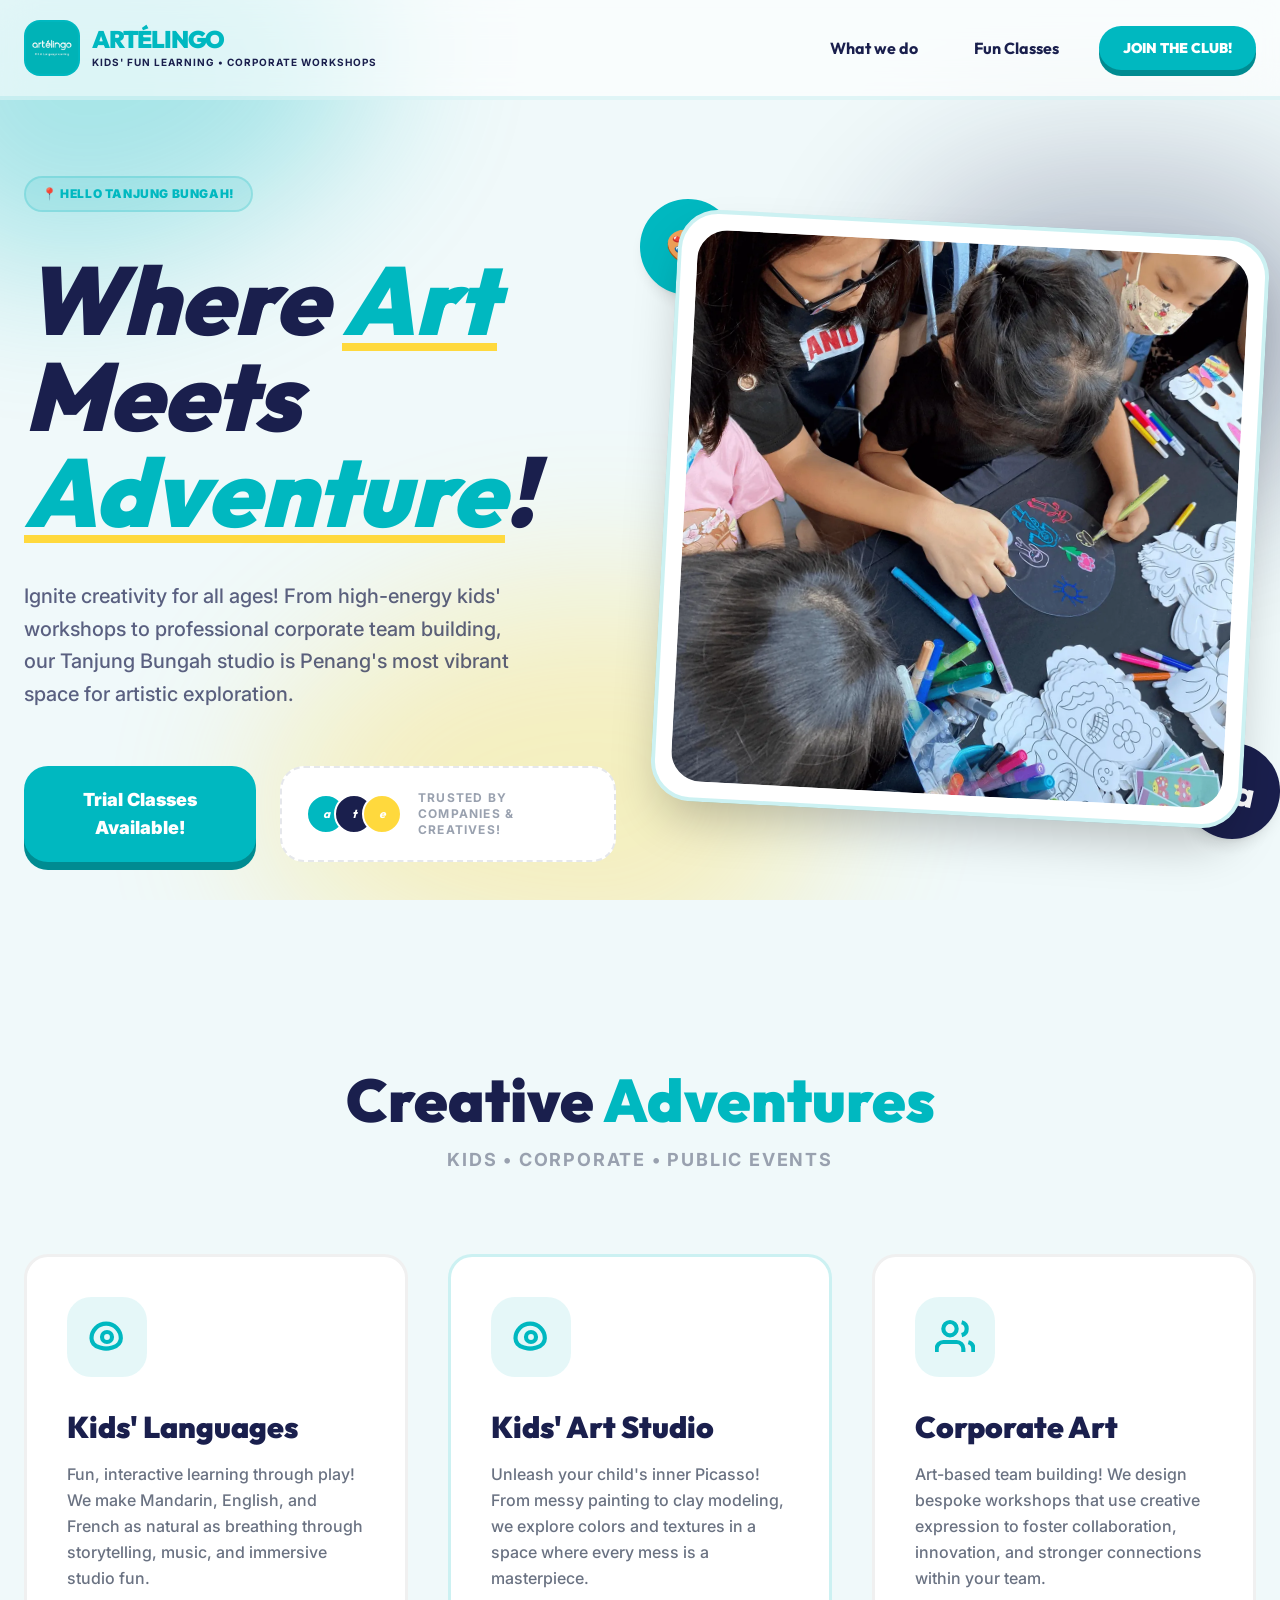
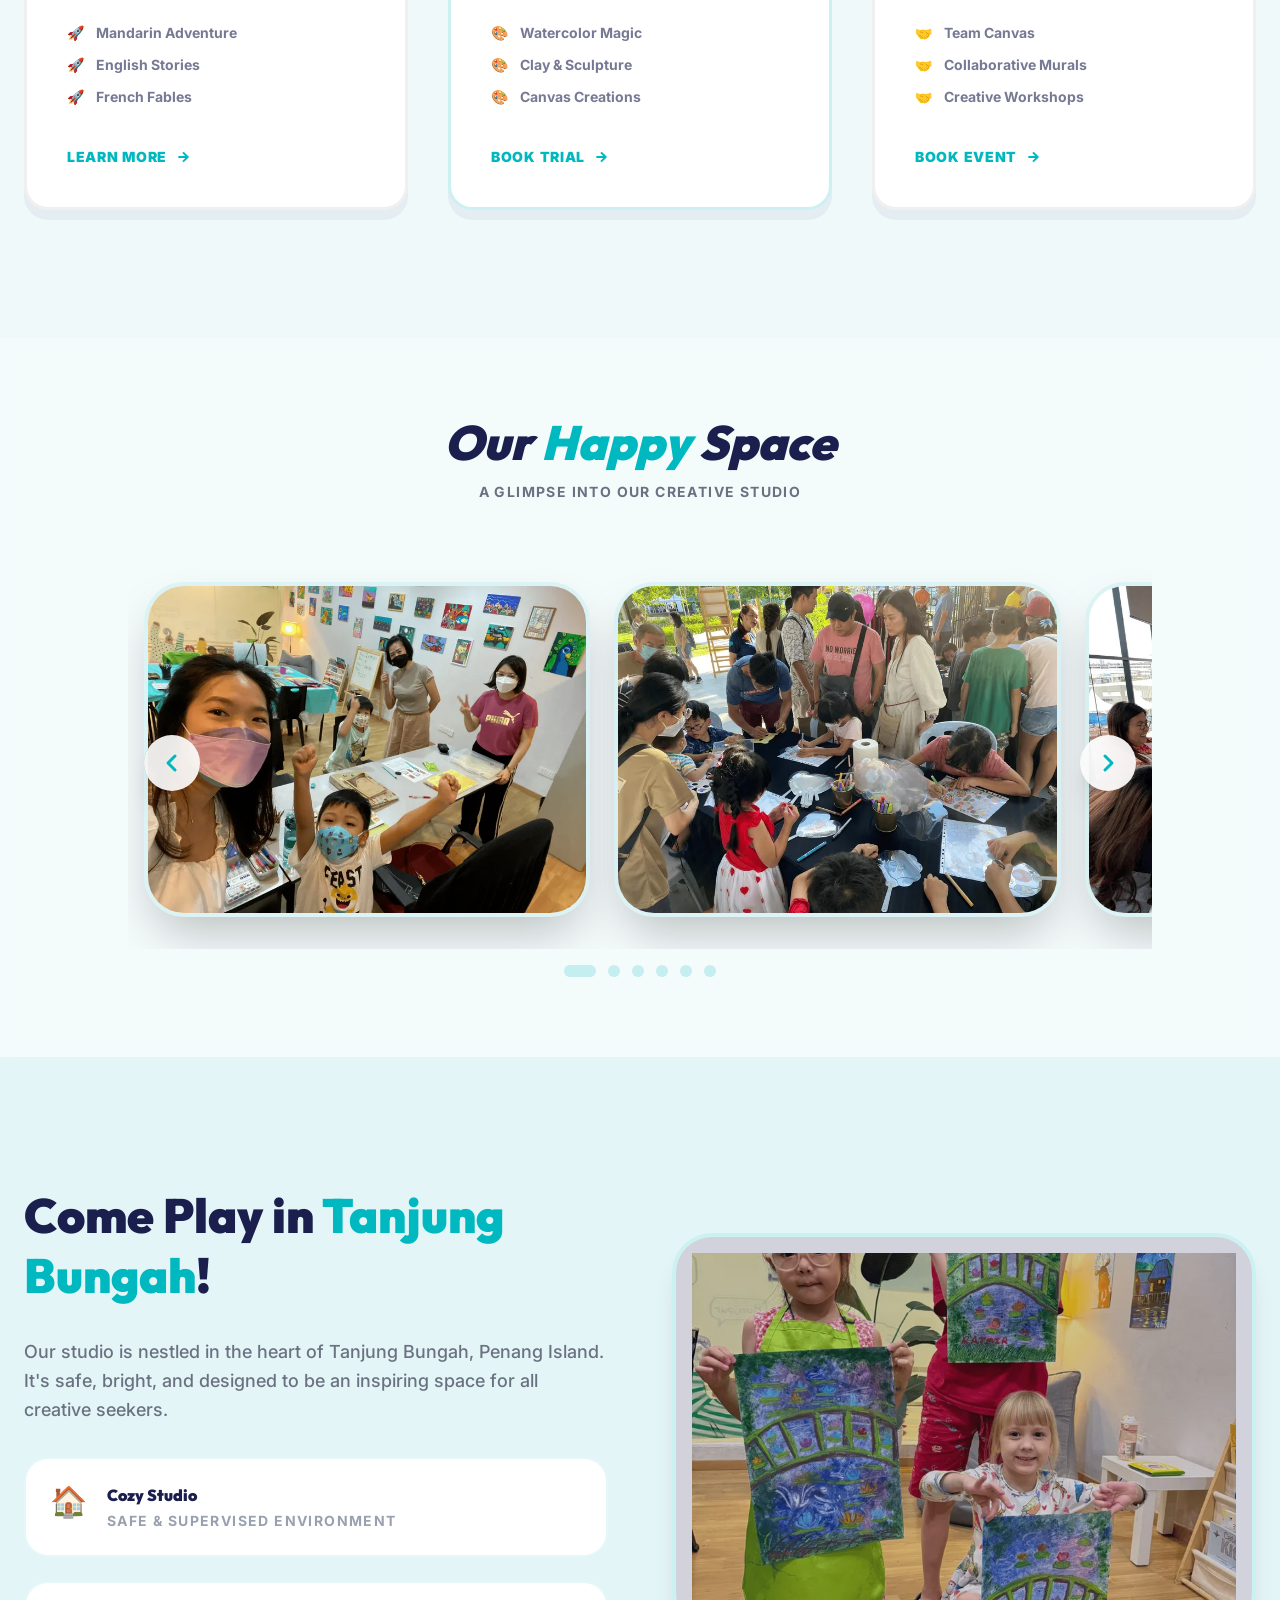
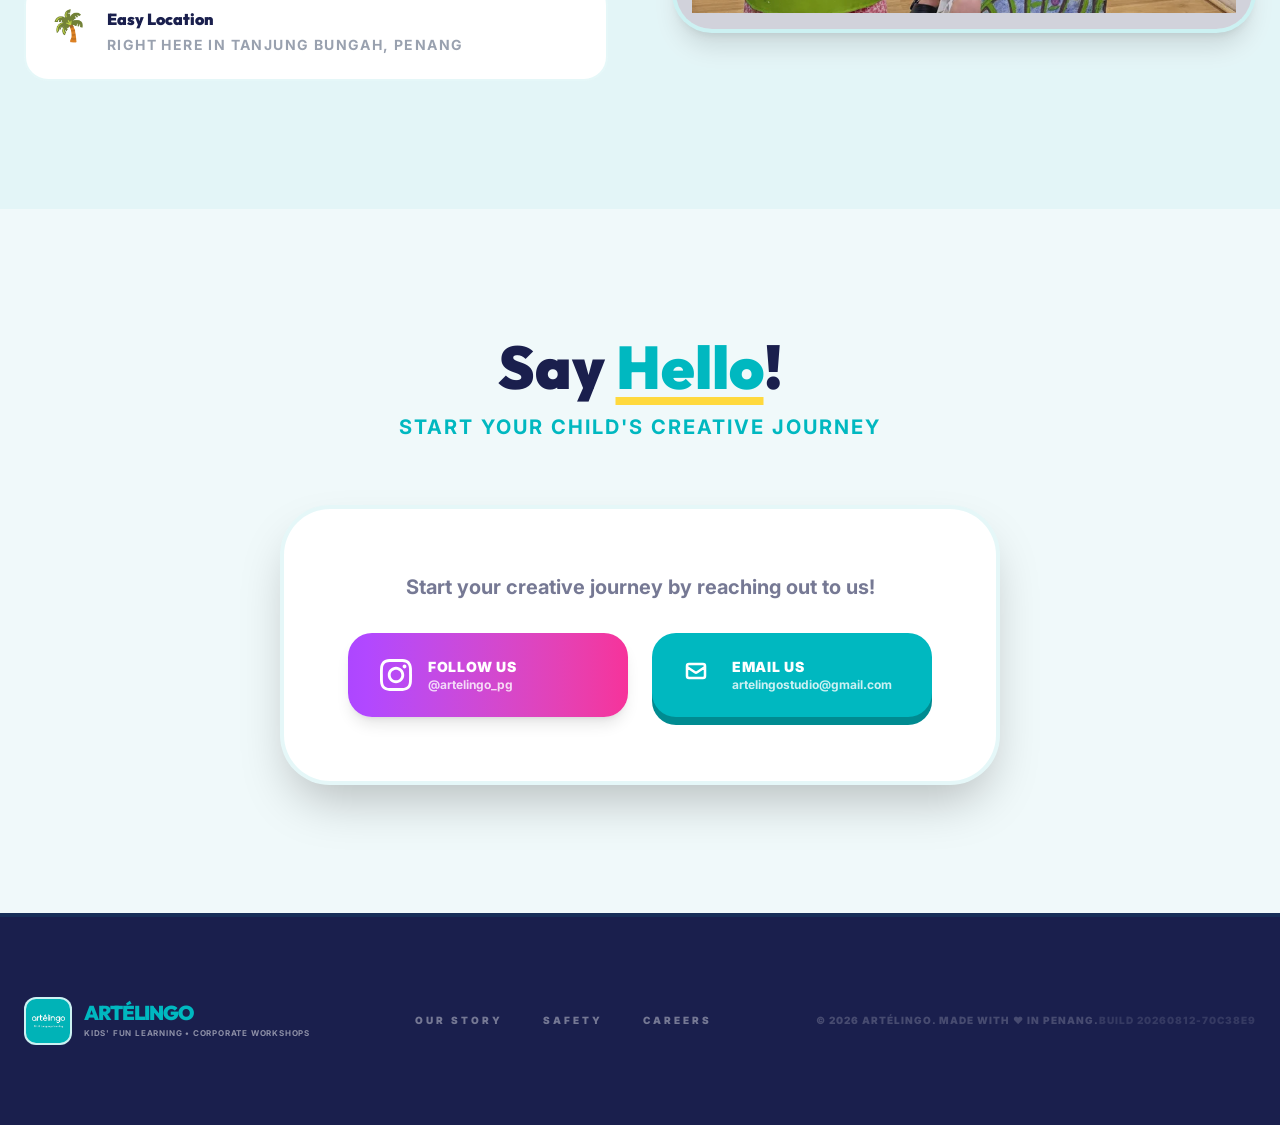
==== commit 744077b5: "deploy: sync from monorepo com-artelingo/www" ====
--- a/index.html
+++ b/index.html
@@ -1,3 +1,4 @@
-<!DOCTYPE html><html lang="en"><head><meta name="build" content="20260811-09ceab1"><meta charset="utf-8"><link rel="icon" type="image/svg+xml" href="/favicon.svg"><meta name="viewport" content="width=device-width"><meta name="generator" content="Astro v7.2.0"><title>
+<!DOCTYPE html><html lang="en"><head><meta name="build" content="20260812-70c38e9"><meta charset="utf-8"><link rel="icon" type="image/svg+xml" href="/favicon.svg"><meta name="viewport" content="width=device-width"><meta name="generator" content="Astro v7.2.0"><title>
 			artélingo | Creative Workshops & Team Building @ Tanjung Bungah
-		</title><link rel="preconnect" href="https://fonts.googleapis.com"><link rel="preconnect" href="https://fonts.gstatic.com" crossorigin><link href="https://fonts.googleapis.com/css2?family=Inter:wght@400;600;700&family=Outfit:wght@500;700;800&display=swap" rel="stylesheet"><link rel="stylesheet" href="/assets/index.BuOXDoq4.css"></head><body class="bg-bg-light text-brand-navy selection:bg-brand-teal/30"><!-- Playful Background Blobs --><div class="fixed inset-0 pointer-events-none -z-10 overflow-hidden"><div class="absolute top-[-10%] left-[-10%] w-[40%] h-[40%] bg-brand-teal blob-bg fun-border"></div><div class="absolute top-[20%] right-[-5%] w-[35%] h-[35%] bg-brand-navy blob-bg rounded-full opacity-10"></div><div class="absolute bottom-[-10%] left-[20%] w-[45%] h-[45%] bg-brand-yellow blob-bg fun-border" style="border-radius: 60% 40% 30% 70% / 60% 30% 70% 40%;"></div></div><!-- Navigation --><nav class="fixed top-0 w-full z-50 bg-white/60 backdrop-blur-lg border-b-4 border-brand-teal/10"><div class="max-w-7xl mx-auto px-6 h-24 flex items-center justify-between"><div class="flex items-center gap-3 group cursor-pointer"><div class="w-14 h-14 bg-brand-teal rounded-2xl flex items-center justify-center transform group-hover:rotate-12 transition-transform overflow-hidden border-2 border-brand-teal/20"><img src="/assets/logo.BZkuWe5F_Z1hV9ai.svg" alt="artélingo logo" loading="lazy" decoding="async" width="1692" height="1182" class="w-full h-full object-cover"></div><div class="flex flex-col"><span class="text-2xl font-black tracking-tighter text-brand-teal font-outfit uppercase leading-none">artélingo</span><span class="text-[10px] font-bold text-brand-navy uppercase tracking-widest mt-1">Kids' Fun Learning • Corporate Workshops</span></div></div><div class="hidden md:flex items-center gap-6 font-outfit"><a href="#about" class="px-4 py-2 hover:text-brand-teal transition-colors font-bold">What we do</a><a href="#classes" class="px-4 py-2 hover:text-brand-teal transition-colors font-bold">Fun Classes</a><a href="#contact" class="px-6 py-3 bg-brand-teal text-white rounded-full hover:scale-110 transition-transform shadow-[0_6px_0_#008b91] active:translate-y-[4px] active:shadow-none font-black text-sm uppercase">Join the Club!</a></div></div></nav><main class="pt-24"><!-- Hero Section --><section class="relative min-h-[90vh] flex items-center py-20 overflow-hidden"><div class="max-w-7xl mx-auto px-6 grid lg:grid-cols-2 gap-12 items-center"><div class="space-y-10"><div class="inline-flex items-center gap-2 px-4 py-2 rounded-full bg-brand-teal/10 border-2 border-brand-teal/20 text-brand-teal text-xs font-black uppercase tracking-wider bouncy">📍 Hello Tanjung Bungah!</div><h1 class="text-6xl md:text-8xl font-black text-brand-navy font-outfit leading-none italic">Where <span class="text-brand-teal underline decoration-brand-yellow decoration-8 underline-offset-8">Art</span> Meets <span class="text-brand-teal underline decoration-brand-yellow decoration-8 underline-offset-8">Adventure</span>!</h1><p class="text-xl text-brand-navy/70 max-w-lg font-medium leading-relaxed">Ignite creativity for all ages! From high-energy kids' workshops to professional corporate team building, our Tanjung Bungah studio is Penang's most vibrant space for artistic exploration.</p><div class="flex flex-col sm:flex-row gap-6 pt-4"><a href="#contact" class="px-10 py-5 bg-brand-teal text-white font-black rounded-3xl hover:scale-105 transition-all text-center text-lg shadow-[0_8px_0_#008b91] active:translate-y-[4px] active:shadow-none">Trial Classes Available!</a><div class="flex items-center gap-4 px-6 py-4 bg-white rounded-3xl border-2 border-dashed border-gray-200"><div class="flex -space-x-3"><div class="w-10 h-10 rounded-full bg-brand-teal border-2 border-white flex items-center justify-center text-white text-xs font-bold font-outfit leading-none italic">a</div><div class="w-10 h-10 rounded-full bg-brand-navy border-2 border-white flex items-center justify-center text-white text-xs font-bold font-outfit leading-none italic">t</div><div class="w-10 h-10 rounded-full bg-brand-yellow border-2 border-white flex items-center justify-center text-white text-xs font-bold font-outfit leading-none italic">e</div></div><span class="text-xs font-bold text-gray-400 uppercase tracking-widest">Trusted by Companies & Creatives!</span></div></div></div><div class="relative"><!-- Fun Image/SVG Cluster --><div class="relative z-10 p-4 bg-white rounded-[40px] shadow-2xl rotate-3 border-4 border-brand-teal/20 overflow-hidden group"><div class="aspect-square bg-brand-teal/5 rounded-[30px] flex items-center justify-center relative overflow-hidden"><img src="/assets/studio-15.DDVsmuvL_Z25CgY3.webp" srcset="/assets/studio-15.DDVsmuvL_KbuqV.webp 400w, /assets/studio-15.DDVsmuvL_Z29Nv1t.webp 800w, /assets/studio-15.DDVsmuvL_Z2rF9P1.webp 1200w" sizes="(max-width: 1200px) 100vw, 1200px" alt="Studio Session" loading="lazy" decoding="async" width="1440" height="1920" class="w-full h-full object-cover group-hover:scale-110 transition-transform duration-700"><div class="absolute inset-0 bg-gradient-to-t from-brand-navy/40 to-transparent opacity-0 group-hover:opacity-100 transition-opacity flex items-end p-8"><p class="text-white font-outfit font-bold italic">Fun moments at the studio</p></div></div></div><!-- Decorative Elements --><div class="absolute -top-6 -left-6 w-24 h-24 bg-brand-teal rounded-full flex items-center justify-center text-white text-4xl shadow-lg -rotate-12">🎨</div><div class="absolute -bottom-6 -right-6 w-24 h-24 bg-brand-navy rounded-full flex items-center justify-center text-white text-4xl shadow-lg rotate-12 font-bold font-outfit">Aa</div></div></div></section><!-- Services / Classes Section --><section id="classes" class="py-32 relative"><div class="max-w-7xl mx-auto px-6"><div class="text-center mb-20 space-y-4"><h2 class="text-5xl md:text-6xl font-black font-outfit text-brand-navy">Creative <span class="text-brand-teal">Adventures</span></h2><p class="text-lg font-bold text-gray-400 uppercase tracking-widest">Kids • Corporate • Public Events</p></div><div class="grid md:grid-cols-3 gap-10"><!-- Kids' Languages --><div class="kid-card p-10 group bg-white"><div class="w-20 h-20 bg-brand-teal/10 rounded-3xl flex items-center justify-center text-brand-teal mb-8 group-hover:scale-110 transition-transform"><svg class="w-10 h-10" viewBox="0 0 24 24" fill="none" stroke="currentColor" stroke-width="2.5"><path d="M12 19c-2.3 0-6.4-.8-8.1-2.9-.7-.9-1.2-2.1-1.2-3.3 0-4.8 3.9-8.8 8.8-8.8s8.8 3.9 8.8 8.8c0 1.2-.5 2.4-1.2 3.3-1.7 2.1-5.8 2.9-8.1 2.9Z"></path><circle cx="12" cy="12" r="3"></circle></svg></div><h3 class="text-3xl font-black text-brand-navy mb-4 font-outfit">Kids' Languages</h3><p class="text-gray-500 font-medium leading-relaxed mb-8">Fun, interactive learning through play! We make Mandarin, English, and French as natural as breathing through storytelling, music, and immersive studio fun.</p><ul class="space-y-3 mb-10"><li class="flex items-center gap-3 font-bold text-sm text-brand-navy/60"><span class="text-brand-teal">🚀</span> Mandarin Adventure</li><li class="flex items-center gap-3 font-bold text-sm text-brand-navy/60"><span class="text-brand-teal">🚀</span> English Stories</li><li class="flex items-center gap-3 font-bold text-sm text-brand-navy/60"><span class="text-brand-teal">🚀</span> French Fables</li></ul><a href="#contact" class="text-brand-teal font-black text-sm uppercase tracking-wider flex items-center gap-2 group/link hover:gap-4 transition-all">Learn More <svg class="w-4 h-4" viewBox="0 0 24 24" fill="none" stroke="currentColor" stroke-width="3"><path d="M5 12h14M12 5l7 7-7 7"></path></svg></a></div><!-- Kids' Art Studio --><div class="kid-card p-10 group bg-white !border-brand-teal/20"><div class="w-20 h-20 bg-brand-teal/10 rounded-3xl flex items-center justify-center text-brand-teal mb-8 group-hover:scale-110 transition-transform"><svg class="w-10 h-10" viewBox="0 0 24 24" fill="none" stroke="currentColor" stroke-width="2.5"><path d="M12 19c-2.3 0-6.4-.8-8.1-2.9-.7-.9-1.2-2.1-1.2-3.3 0-4.8 3.9-8.8 8.8-8.8s8.8 3.9 8.8 8.8c0 1.2-.5 2.4-1.2 3.3-1.7 2.1-5.8 2.9-8.1 2.9Z"></path><circle cx="12" cy="12" r="3"></circle></svg></div><h3 class="text-3xl font-black text-brand-navy mb-4 font-outfit">Kids' Art Studio</h3><p class="text-gray-500 font-medium leading-relaxed mb-8">Unleash your child's inner Picasso! From messy painting to clay modeling, we explore colors and textures in a space where every mess is a masterpiece.</p><ul class="space-y-3 mb-10"><li class="flex items-center gap-3 font-bold text-sm text-brand-navy/60"><span class="text-brand-teal">🎨</span> Watercolor Magic</li><li class="flex items-center gap-3 font-bold text-sm text-brand-navy/60"><span class="text-brand-teal">🎨</span> Clay & Sculpture</li><li class="flex items-center gap-3 font-bold text-sm text-brand-navy/60"><span class="text-brand-teal">🎨</span> Canvas Creations</li></ul><a href="#contact" class="text-brand-teal font-black text-sm uppercase tracking-wider flex items-center gap-2 group/link hover:gap-4 transition-all">Book Trial <svg class="w-4 h-4" viewBox="0 0 24 24" fill="none" stroke="currentColor" stroke-width="3"><path d="M5 12h14M12 5l7 7-7 7"></path></svg></a></div><!-- Corporate Art --><div class="kid-card p-10 group bg-white"><div class="w-20 h-20 bg-brand-teal/10 rounded-3xl flex items-center justify-center text-brand-teal mb-8 group-hover:scale-110 transition-transform"><svg class="w-10 h-10" viewBox="0 0 24 24" fill="none" stroke="currentColor" stroke-width="2.5"><path d="M17 21v-2a4 4 0 0 0-4-4H5a4 4 0 0 0-4 4v2"></path><circle cx="9" cy="7" r="4"></circle><path d="M23 21v-2a4 4 0 0 0-3-3.87"></path><path d="M16 3.13a4 4 0 0 1 0 7.75"></path></svg></div><h3 class="text-3xl font-black text-brand-navy mb-4 font-outfit">Corporate Art</h3><p class="text-gray-500 font-medium leading-relaxed mb-8">Art-based team building! We design bespoke workshops that use creative expression to foster collaboration, innovation, and stronger connections within your team.</p><ul class="space-y-3 mb-10"><li class="flex items-center gap-3 font-bold text-sm text-brand-navy/60"><span class="text-brand-teal">🤝</span> Team Canvas</li><li class="flex items-center gap-3 font-bold text-sm text-brand-navy/60"><span class="text-brand-teal">🤝</span> Collaborative Murals</li><li class="flex items-center gap-3 font-bold text-sm text-brand-navy/60"><span class="text-brand-teal">🤝</span> Creative Workshops</li></ul><a href="#contact" class="text-brand-teal font-black text-sm uppercase tracking-wider flex items-center gap-2 group/link hover:gap-4 transition-all">Book Event <svg class="w-4 h-4" viewBox="0 0 24 24" fill="none" stroke="currentColor" stroke-width="3"><path d="M5 12h14M12 5l7 7-7 7"></path></svg></a></div></div></div></section><!-- Studio Gallery Section --><section class="py-20 overflow-hidden bg-white/30 backdrop-blur-sm"><div class="max-w-7xl mx-auto px-6"><div class="text-center mb-12"><h2 class="text-4xl md:text-5xl font-black font-outfit text-brand-navy mb-4 italic">Our <span class="text-brand-teal">Happy</span> Space</h2><p class="text-gray-500 font-bold uppercase tracking-widest text-sm">A glimpse into our creative studio</p></div><div class="relative group max-w-5xl mx-auto" data-astro-cid-oulirr76><div id="carousel" class="flex overflow-x-auto snap-x snap-mandatory hide-scrollbar gap-6 py-8 px-4 scroll-smooth" data-astro-cid-oulirr76><div class="flex-none w-[85%] md:w-[60%] lg:w-[45%] snap-center" data-astro-cid-oulirr76><div class="relative aspect-[4/3] overflow-hidden rounded-[40px] shadow-2xl border-4 border-brand-teal/10 group/card" data-astro-cid-oulirr76><img src="/assets/studio-1.YqqoqtOQ_Z1LtoFF.webp" srcset="/assets/studio-1.YqqoqtOQ_1YK5PY.webp 400w, /assets/studio-1.YqqoqtOQ_Z339RC.webp 800w" sizes="(max-width: 800px) 100vw, 800px" alt="Studio Image 1" data-astro-cid-oulirr76="true" loading="lazy" decoding="async" width="1920" height="1440" class="w-full h-full object-cover group-hover/card:scale-110 transition-transform duration-700"><div class="absolute inset-0 bg-gradient-to-t from-brand-navy/60 to-transparent opacity-0 group-hover/card:opacity-100 transition-opacity duration-500 flex items-end p-8" data-astro-cid-oulirr76><span class="text-white font-outfit font-bold text-lg italic lowercase" data-astro-cid-oulirr76>artélingo studio adventure</span></div></div></div><div class="flex-none w-[85%] md:w-[60%] lg:w-[45%] snap-center" data-astro-cid-oulirr76><div class="relative aspect-[4/3] overflow-hidden rounded-[40px] shadow-2xl border-4 border-brand-teal/10 group/card" data-astro-cid-oulirr76><img src="/assets/studio-10.OKH2YwxR_2v46rG.webp" srcset="/assets/studio-10.OKH2YwxR_2kAQSk.webp 400w, /assets/studio-10.OKH2YwxR_X40rr.webp 800w" sizes="(max-width: 800px) 100vw, 800px" alt="Studio Image 2" data-astro-cid-oulirr76="true" loading="lazy" decoding="async" width="1920" height="1440" class="w-full h-full object-cover group-hover/card:scale-110 transition-transform duration-700"><div class="absolute inset-0 bg-gradient-to-t from-brand-navy/60 to-transparent opacity-0 group-hover/card:opacity-100 transition-opacity duration-500 flex items-end p-8" data-astro-cid-oulirr76><span class="text-white font-outfit font-bold text-lg italic lowercase" data-astro-cid-oulirr76>artélingo studio adventure</span></div></div></div><div class="flex-none w-[85%] md:w-[60%] lg:w-[45%] snap-center" data-astro-cid-oulirr76><div class="relative aspect-[4/3] overflow-hidden rounded-[40px] shadow-2xl border-4 border-brand-teal/10 group/card" data-astro-cid-oulirr76><img src="/assets/studio-11.DTXxa7_b_Z11kMOy.webp" srcset="/assets/studio-11.DTXxa7_b_23DB2X.webp 400w, /assets/studio-11.DTXxa7_b_G6JB5.webp 800w" sizes="(max-width: 800px) 100vw, 800px" alt="Studio Image 3" data-astro-cid-oulirr76="true" loading="lazy" decoding="async" width="1920" height="1440" class="w-full h-full object-cover group-hover/card:scale-110 transition-transform duration-700"><div class="absolute inset-0 bg-gradient-to-t from-brand-navy/60 to-transparent opacity-0 group-hover/card:opacity-100 transition-opacity duration-500 flex items-end p-8" data-astro-cid-oulirr76><span class="text-white font-outfit font-bold text-lg italic lowercase" data-astro-cid-oulirr76>artélingo studio adventure</span></div></div></div><div class="flex-none w-[85%] md:w-[60%] lg:w-[45%] snap-center" data-astro-cid-oulirr76><div class="relative aspect-[4/3] overflow-hidden rounded-[40px] shadow-2xl border-4 border-brand-teal/10 group/card" data-astro-cid-oulirr76><img src="/assets/studio-12.BcDqUwxy_Zrk7Ir.webp" srcset="/assets/studio-12.BcDqUwxy_Z2lo4Ig.webp 400w, /assets/studio-12.BcDqUwxy_1mgcDM.webp 800w" sizes="(max-width: 800px) 100vw, 800px" alt="Studio Image 4" data-astro-cid-oulirr76="true" loading="lazy" decoding="async" width="1920" height="1440" class="w-full h-full object-cover group-hover/card:scale-110 transition-transform duration-700"><div class="absolute inset-0 bg-gradient-to-t from-brand-navy/60 to-transparent opacity-0 group-hover/card:opacity-100 transition-opacity duration-500 flex items-end p-8" data-astro-cid-oulirr76><span class="text-white font-outfit font-bold text-lg italic lowercase" data-astro-cid-oulirr76>artélingo studio adventure</span></div></div></div><div class="flex-none w-[85%] md:w-[60%] lg:w-[45%] snap-center" data-astro-cid-oulirr76><div class="relative aspect-[4/3] overflow-hidden rounded-[40px] shadow-2xl border-4 border-brand-teal/10 group/card" data-astro-cid-oulirr76><img src="/assets/studio-13.CN3Lq9mC_Z96Osg.webp" srcset="/assets/studio-13.CN3Lq9mC_2lICSp.webp 400w, /assets/studio-13.CN3Lq9mC_21lLzv.webp 800w" sizes="(max-width: 800px) 100vw, 800px" alt="Studio Image 5" data-astro-cid-oulirr76="true" loading="lazy" decoding="async" width="1212" height="1920" class="w-full h-full object-cover group-hover/card:scale-110 transition-transform duration-700"><div class="absolute inset-0 bg-gradient-to-t from-brand-navy/60 to-transparent opacity-0 group-hover/card:opacity-100 transition-opacity duration-500 flex items-end p-8" data-astro-cid-oulirr76><span class="text-white font-outfit font-bold text-lg italic lowercase" data-astro-cid-oulirr76>artélingo studio adventure</span></div></div></div><div class="flex-none w-[85%] md:w-[60%] lg:w-[45%] snap-center" data-astro-cid-oulirr76><div class="relative aspect-[4/3] overflow-hidden rounded-[40px] shadow-2xl border-4 border-brand-teal/10 group/card" data-astro-cid-oulirr76><img src="/assets/studio-14.BC5aR-wb_1PQMte.webp" srcset="/assets/studio-14.BC5aR-wb_Z157XoV.webp 400w, /assets/studio-14.BC5aR-wb_1549VA.webp 800w" sizes="(max-width: 800px) 100vw, 800px" alt="Studio Image 6" data-astro-cid-oulirr76="true" loading="lazy" decoding="async" width="1440" height="1920" class="w-full h-full object-cover group-hover/card:scale-110 transition-transform duration-700"><div class="absolute inset-0 bg-gradient-to-t from-brand-navy/60 to-transparent opacity-0 group-hover/card:opacity-100 transition-opacity duration-500 flex items-end p-8" data-astro-cid-oulirr76><span class="text-white font-outfit font-bold text-lg italic lowercase" data-astro-cid-oulirr76>artélingo studio adventure</span></div></div></div></div><!-- Navigation Buttons --><button id="prev" class="absolute left-4 top-1/2 -translate-y-1/2 w-14 h-14 bg-white/90 backdrop-blur-md rounded-full shadow-xl flex items-center justify-center text-brand-teal hover:bg-brand-teal hover:text-white transition-all hover:scale-110 active:scale-95 z-20 md:flex hidden" aria-label="Previous slide" data-astro-cid-oulirr76><svg class="w-6 h-6" fill="none" stroke="currentColor" stroke-width="3" viewBox="0 0 24 24" data-astro-cid-oulirr76><path stroke-linecap="round" stroke-linejoin="round" d="M15 19l-7-7 7-7 text-brand-teal" data-astro-cid-oulirr76></path></svg></button><button id="next" class="absolute right-4 top-1/2 -translate-y-1/2 w-14 h-14 bg-white/90 backdrop-blur-md rounded-full shadow-xl flex items-center justify-center text-brand-teal hover:bg-brand-teal hover:text-white transition-all hover:scale-110 active:scale-95 z-20 md:flex hidden" aria-label="Next slide" data-astro-cid-oulirr76><svg class="w-6 h-6" fill="none" stroke="currentColor" stroke-width="3" viewBox="0 0 24 24" data-astro-cid-oulirr76><path stroke-linecap="round" stroke-linejoin="round" d="M9 5l7 7-7 7" data-astro-cid-oulirr76></path></svg></button><!-- Indicators --><div class="flex justify-center gap-3 mt-4" data-astro-cid-oulirr76><div class="w-3 h-3 rounded-full bg-brand-teal/20 transition-all duration-300" data-index="0" data-astro-cid-oulirr76></div><div class="w-3 h-3 rounded-full bg-brand-teal/20 transition-all duration-300" data-index="1" data-astro-cid-oulirr76></div><div class="w-3 h-3 rounded-full bg-brand-teal/20 transition-all duration-300" data-index="2" data-astro-cid-oulirr76></div><div class="w-3 h-3 rounded-full bg-brand-teal/20 transition-all duration-300" data-index="3" data-astro-cid-oulirr76></div><div class="w-3 h-3 rounded-full bg-brand-teal/20 transition-all duration-300" data-index="4" data-astro-cid-oulirr76></div><div class="w-3 h-3 rounded-full bg-brand-teal/20 transition-all duration-300" data-index="5" data-astro-cid-oulirr76></div></div></div><script type="module">var e=document.getElementById(`carousel`),t=document.getElementById(`prev`),n=document.getElementById(`next`),r=document.querySelectorAll(`[data-index]`);if(e&&t&&n){let i=()=>e.clientWidth*.7;t.addEventListener(`click`,()=>{e.scrollBy({left:-i(),behavior:`smooth`})}),n.addEventListener(`click`,()=>{e.scrollBy({left:i(),behavior:`smooth`})}),e.addEventListener(`scroll`,()=>{let t=Math.round(e.scrollLeft/(e.scrollWidth/r.length));r.forEach((e,n)=>{n===t?(e.classList.add(`bg-brand-teal`,`w-8`),e.classList.remove(`bg-brand-teal/20`)):(e.classList.remove(`bg-brand-teal`,`w-8`),e.classList.add(`bg-brand-teal/20`))})}),r[0]?.classList.add(`bg-brand-teal`,`w-8`)}</script></div></section><!-- Visit Us Section --><section id="visit" class="py-32 bg-brand-teal/5"><div class="max-w-7xl mx-auto px-6"><div class="grid lg:grid-cols-2 gap-16 items-center"><div class="space-y-8"><h2 class="text-5xl font-black font-outfit text-brand-navy leading-tight">Come Play in <span class="text-brand-teal">Tanjung Bungah</span>!</h2><p class="text-lg text-gray-500 font-medium leading-relaxed">Our studio is nestled in the heart of Tanjung Bungah, Penang Island. It's safe, bright, and designed to be an inspiring space for all creative seekers.</p><div class="grid gap-6"><div class="flex gap-5 p-6 bg-white rounded-3xl border-2 border-brand-teal/10"><div class="text-3xl">🏠</div><div><h4 class="font-black text-brand-navy mb-1">Cozy Studio</h4><p class="text-sm font-bold text-gray-400 uppercase tracking-widest">Safe & Supervised Environment</p></div></div><div class="flex gap-5 p-6 bg-white rounded-3xl border-2 border-brand-teal/10"><div class="text-3xl">🌴</div><div><h4 class="font-black text-brand-navy mb-1">Easy Location</h4><p class="text-sm font-bold text-gray-400 uppercase tracking-widest">Right here in Tanjung Bungah, Penang</p></div></div></div></div><div class="p-4 bg-white rounded-[40px] shadow-xl h-[400px] overflow-hidden border-4 border-brand-teal/20 relative group"><img src="/assets/studio-16.DJeHS2wc_Z1rm4fD.webp" srcset="/assets/studio-16.DJeHS2wc_7qc0h.webp 400w, /assets/studio-16.DJeHS2wc_2hCklN.webp 800w" sizes="(max-width: 800px) 100vw, 800px" alt="Artelingo Studio" loading="lazy" decoding="async" width="1440" height="1920" class="w-full h-full object-cover group-hover:scale-110 transition-transform duration-700"><div class="absolute inset-0 bg-brand-navy/20 group-hover:bg-transparent transition-colors"></div></div></div></div></section><!-- Final CTA / Contact --><section id="contact" class="py-32 relative overflow-hidden"><div class="max-w-3xl mx-auto px-6 relative z-10"><div class="text-center mb-16 space-y-4"><h2 class="text-5xl md:text-6xl font-black font-outfit text-brand-navy">Say <span class="text-brand-teal underline decoration-brand-yellow decoration-8 underline-offset-8">Hello</span>!</h2><p class="text-xl font-bold text-brand-teal uppercase tracking-widest">Start your child's creative journey</p></div><div class="space-y-8 bg-white p-10 md:p-16 rounded-[50px] shadow-2xl border-4 border-brand-teal/10"><p class="text-center text-xl font-bold text-brand-navy/60 mb-8">Start your creative journey by reaching out to us!</p><div class="grid sm:grid-cols-2 gap-6"><a href="https://instagram.com/artelingo_pg" target="_blank" rel="noopener noreferrer" class="flex items-center gap-4 px-8 py-6 bg-gradient-to-r from-purple-500 to-pink-500 text-white rounded-3xl shadow-lg hover:scale-105 transition-all text-center no-underline"><svg class="w-8 h-8" fill="currentColor" viewBox="0 0 24 24"><path d="M12 2.163c3.204 0 3.584.012 4.85.07 3.252.148 4.771 1.691 4.919 4.919.058 1.265.069 1.645.069 4.849 0 3.205-.012 3.584-.069 4.849-.149 3.225-1.664 4.771-4.919 4.919-1.266.058-1.644.07-4.85.07-3.204 0-3.584-.012-4.849-.07-3.26-.149-4.771-1.699-4.919-4.92-.058-1.265-.07-1.644-.07-4.849 0-3.204.013-3.583.07-4.849.149-3.227 1.664-4.771 4.919-4.919 1.266-.057 1.645-.069 4.849-.069zm0-2.163c-3.259 0-3.667.014-4.947.072-4.358.2-6.78 2.618-6.98 6.98-.059 1.281-.073 1.689-.073 4.948 0 3.259.014 3.668.072 4.948.2 4.358 2.618 6.78 6.98 6.98 1.281.058 1.689.072 4.948.072 3.259 0 3.668-.014 4.948-.072 4.354-.2 6.782-2.618 6.979-6.98.059-1.28.073-1.689.073-4.948 0-3.259-.014-3.667-.072-4.947-.196-4.354-2.617-6.78-6.979-6.98-1.281-.059-1.69-.073-4.949-.073zm0 5.838c-3.403 0-6.162 2.759-6.162 6.162s2.759 6.163 6.162 6.163 6.162-2.759 6.162-6.163c0-3.403-2.759-6.162-6.162-6.162zm0 10.162c-2.209 0-4-1.79-4-4 0-2.209 1.791-4 4-4s4 1.791 4 4c0 2.21-1.791 4-4 4zm6.406-11.845c-.796 0-1.441.645-1.441 1.44s.645 1.44 1.441 1.44c.795 0 1.439-.645 1.439-1.44s-.644-1.44-1.439-1.44z"></path></svg><div class="text-left"><div class="font-black uppercase tracking-wider text-sm">Follow us</div><div class="font-bold text-xs opacity-80">@artelingo_pg</div></div></a><a href="mailto:artelingostudio@gmail.com" class="flex items-center gap-4 px-8 py-6 bg-brand-teal text-white rounded-3xl shadow-[0_8px_0_#008b91] hover:scale-105 hover:shadow-[0_12px_0_#008b91] active:translate-y-[4px] active:shadow-[0_4px_0_#008b91] transition-all text-center no-underline"><svg class="w-8 h-8" fill="none" stroke="currentColor" stroke-width="2.5"><path d="M3 8l7.89 5.26a2 2 0 002.22 0L21 8M5 19h14a2 2 0 002-2V7a2 2 0 00-2-2H5a2 2 0 00-2 2v10a2 2 0 002 2z"></path></svg><div class="text-left"><div class="font-black uppercase tracking-wider text-sm">Email us</div><div class="font-bold text-xs opacity-80">artelingostudio@gmail.com</div></div></a></div></div></div></section><!-- Footer --><footer class="py-20 border-t-4 border-brand-teal/10 bg-brand-navy text-white"><div class="max-w-7xl mx-auto px-6 flex flex-col md:flex-row justify-between items-center gap-12"><div class="flex items-center gap-3"><div class="w-12 h-12 bg-white rounded-xl flex items-center justify-center overflow-hidden border-2 border-brand-teal/20"><img src="/assets/logo.BZkuWe5F_Z1hV9ai.svg" alt="artélingo logo" loading="lazy" decoding="async" width="1692" height="1182" class="w-full h-full object-cover"></div><div class="flex flex-col"><span class="text-xl font-black uppercase tracking-tighter text-brand-teal font-outfit leading-none">artélingo</span><span class="text-[8px] font-bold text-white/50 uppercase tracking-widest mt-1">Kids' Fun Learning • Corporate Workshops</span></div></div><div class="flex gap-10 text-[10px] font-black uppercase tracking-[0.3em] text-white/40"><a href="#" class="hover:text-brand-teal transition-colors">Our Story</a><a href="#" class="hover:text-brand-teal transition-colors">Safety</a><a href="#" class="hover:text-brand-teal transition-colors">Careers</a></div><div class="text-[10px] text-white/20 font-black uppercase tracking-widest">&copy; 2026 artélingo. Made with ❤️ in Penang.<span class="opacity-60">build 20260811-09ceab1</span></div></div></footer></main></body></html>+		</title><link rel="preconnect" href="https://fonts.googleapis.com"><link rel="preconnect" href="https://fonts.gstatic.com" crossorigin><link href="https://fonts.googleapis.com/css2?family=Inter:wght@400;600;700&family=Outfit:wght@500;700;800&display=swap" rel="stylesheet"><link rel="stylesheet" href="/assets/global.B8CxyE6k.css"><style>.hide-scrollbar[data-astro-cid-oulirr76]::-webkit-scrollbar{display:none}.hide-scrollbar[data-astro-cid-oulirr76]{-ms-overflow-style:none;scrollbar-width:none}
+</style></head><body class="bg-bg-light text-brand-navy selection:bg-brand-teal/30"><!-- Playful Background Blobs --><div class="fixed inset-0 pointer-events-none -z-10 overflow-hidden"><div class="absolute top-[-10%] left-[-10%] w-[40%] h-[40%] bg-brand-teal blob-bg fun-border"></div><div class="absolute top-[20%] right-[-5%] w-[35%] h-[35%] bg-brand-navy blob-bg rounded-full opacity-10"></div><div class="absolute bottom-[-10%] left-[20%] w-[45%] h-[45%] bg-brand-yellow blob-bg fun-border" style="border-radius: 60% 40% 30% 70% / 60% 30% 70% 40%;"></div></div><!-- Navigation --><nav class="fixed top-0 w-full z-50 bg-white/60 backdrop-blur-lg border-b-4 border-brand-teal/10"><div class="max-w-7xl mx-auto px-6 h-24 flex items-center justify-between"><div class="flex items-center gap-3 group cursor-pointer"><div class="w-14 h-14 bg-brand-teal rounded-2xl flex items-center justify-center transform group-hover:rotate-12 transition-transform overflow-hidden border-2 border-brand-teal/20"><img src="/assets/logo.BZkuWe5F_Z1hV9ai.svg" alt="artélingo logo" loading="lazy" decoding="async" width="1692" height="1182" class="w-full h-full object-cover"></div><div class="flex flex-col"><span class="text-2xl font-black tracking-tighter text-brand-teal font-outfit uppercase leading-none">artélingo</span><span class="text-[10px] font-bold text-brand-navy uppercase tracking-widest mt-1">Kids' Fun Learning • Corporate Workshops</span></div></div><div class="hidden md:flex items-center gap-6 font-outfit"><a href="#about" class="px-4 py-2 hover:text-brand-teal transition-colors font-bold">What we do</a><a href="#classes" class="px-4 py-2 hover:text-brand-teal transition-colors font-bold">Fun Classes</a><a href="#contact" class="px-6 py-3 bg-brand-teal text-white rounded-full hover:scale-110 transition-transform shadow-[0_6px_0_#008b91] active:translate-y-[4px] active:shadow-none font-black text-sm uppercase">Join the Club!</a></div></div></nav><main class="pt-24"><!-- Hero Section --><section class="relative min-h-[90vh] flex items-center py-20 overflow-hidden"><div class="max-w-7xl mx-auto px-6 grid lg:grid-cols-2 gap-12 items-center"><div class="space-y-10"><div class="inline-flex items-center gap-2 px-4 py-2 rounded-full bg-brand-teal/10 border-2 border-brand-teal/20 text-brand-teal text-xs font-black uppercase tracking-wider bouncy">📍 Hello Tanjung Bungah!</div><h1 class="text-6xl md:text-8xl font-black text-brand-navy font-outfit leading-none italic">Where <span class="text-brand-teal underline decoration-brand-yellow decoration-8 underline-offset-8">Art</span> Meets <span class="text-brand-teal underline decoration-brand-yellow decoration-8 underline-offset-8">Adventure</span>!</h1><p class="text-xl text-brand-navy/70 max-w-lg font-medium leading-relaxed">Ignite creativity for all ages! From high-energy kids' workshops to professional corporate team building, our Tanjung Bungah studio is Penang's most vibrant space for artistic exploration.</p><div class="flex flex-col sm:flex-row gap-6 pt-4"><a href="#contact" class="px-10 py-5 bg-brand-teal text-white font-black rounded-3xl hover:scale-105 transition-all text-center text-lg shadow-[0_8px_0_#008b91] active:translate-y-[4px] active:shadow-none">Trial Classes Available!</a><div class="flex items-center gap-4 px-6 py-4 bg-white rounded-3xl border-2 border-dashed border-gray-200"><div class="flex -space-x-3"><div class="w-10 h-10 rounded-full bg-brand-teal border-2 border-white flex items-center justify-center text-white text-xs font-bold font-outfit leading-none italic">a</div><div class="w-10 h-10 rounded-full bg-brand-navy border-2 border-white flex items-center justify-center text-white text-xs font-bold font-outfit leading-none italic">t</div><div class="w-10 h-10 rounded-full bg-brand-yellow border-2 border-white flex items-center justify-center text-white text-xs font-bold font-outfit leading-none italic">e</div></div><span class="text-xs font-bold text-gray-400 uppercase tracking-widest">Trusted by Companies & Creatives!</span></div></div></div><div class="relative"><!-- Fun Image/SVG Cluster --><div class="relative z-10 p-4 bg-white rounded-[40px] shadow-2xl rotate-3 border-4 border-brand-teal/20 overflow-hidden group"><div class="aspect-square bg-brand-teal/5 rounded-[30px] flex items-center justify-center relative overflow-hidden"><img src="/assets/studio-15.DDVsmuvL_Z25CgY3.webp" srcset="/assets/studio-15.DDVsmuvL_KbuqV.webp 400w, /assets/studio-15.DDVsmuvL_Z29Nv1t.webp 800w, /assets/studio-15.DDVsmuvL_Z2rF9P1.webp 1200w" sizes="(max-width: 1200px) 100vw, 1200px" alt="Studio Session" loading="lazy" decoding="async" width="1440" height="1920" class="w-full h-full object-cover group-hover:scale-110 transition-transform duration-700"><div class="absolute inset-0 bg-gradient-to-t from-brand-navy/40 to-transparent opacity-0 group-hover:opacity-100 transition-opacity flex items-end p-8"><p class="text-white font-outfit font-bold italic">Fun moments at the studio</p></div></div></div><!-- Decorative Elements --><div class="absolute -top-6 -left-6 w-24 h-24 bg-brand-teal rounded-full flex items-center justify-center text-white text-4xl shadow-lg -rotate-12">🎨</div><div class="absolute -bottom-6 -right-6 w-24 h-24 bg-brand-navy rounded-full flex items-center justify-center text-white text-4xl shadow-lg rotate-12 font-bold font-outfit">Aa</div></div></div></section><!-- Services / Classes Section --><section id="classes" class="py-32 relative"><div class="max-w-7xl mx-auto px-6"><div class="text-center mb-20 space-y-4"><h2 class="text-5xl md:text-6xl font-black font-outfit text-brand-navy">Creative <span class="text-brand-teal">Adventures</span></h2><p class="text-lg font-bold text-gray-400 uppercase tracking-widest">Kids • Corporate • Public Events</p></div><div class="grid md:grid-cols-3 gap-10"><!-- Kids' Languages --><div class="kid-card p-10 group bg-white"><div class="w-20 h-20 bg-brand-teal/10 rounded-3xl flex items-center justify-center text-brand-teal mb-8 group-hover:scale-110 transition-transform"><svg class="w-10 h-10" viewBox="0 0 24 24" fill="none" stroke="currentColor" stroke-width="2.5"><path d="M12 19c-2.3 0-6.4-.8-8.1-2.9-.7-.9-1.2-2.1-1.2-3.3 0-4.8 3.9-8.8 8.8-8.8s8.8 3.9 8.8 8.8c0 1.2-.5 2.4-1.2 3.3-1.7 2.1-5.8 2.9-8.1 2.9Z"></path><circle cx="12" cy="12" r="3"></circle></svg></div><h3 class="text-3xl font-black text-brand-navy mb-4 font-outfit">Kids' Languages</h3><p class="text-gray-500 font-medium leading-relaxed mb-8">Fun, interactive learning through play! We make Mandarin, English, and French as natural as breathing through storytelling, music, and immersive studio fun.</p><ul class="space-y-3 mb-10"><li class="flex items-center gap-3 font-bold text-sm text-brand-navy/60"><span class="text-brand-teal">🚀</span> Mandarin Adventure</li><li class="flex items-center gap-3 font-bold text-sm text-brand-navy/60"><span class="text-brand-teal">🚀</span> English Stories</li><li class="flex items-center gap-3 font-bold text-sm text-brand-navy/60"><span class="text-brand-teal">🚀</span> French Fables</li></ul><a href="#contact" class="text-brand-teal font-black text-sm uppercase tracking-wider flex items-center gap-2 group/link hover:gap-4 transition-all">Learn More <svg class="w-4 h-4" viewBox="0 0 24 24" fill="none" stroke="currentColor" stroke-width="3"><path d="M5 12h14M12 5l7 7-7 7"></path></svg></a></div><!-- Kids' Art Studio --><div class="kid-card p-10 group bg-white !border-brand-teal/20"><div class="w-20 h-20 bg-brand-teal/10 rounded-3xl flex items-center justify-center text-brand-teal mb-8 group-hover:scale-110 transition-transform"><svg class="w-10 h-10" viewBox="0 0 24 24" fill="none" stroke="currentColor" stroke-width="2.5"><path d="M12 19c-2.3 0-6.4-.8-8.1-2.9-.7-.9-1.2-2.1-1.2-3.3 0-4.8 3.9-8.8 8.8-8.8s8.8 3.9 8.8 8.8c0 1.2-.5 2.4-1.2 3.3-1.7 2.1-5.8 2.9-8.1 2.9Z"></path><circle cx="12" cy="12" r="3"></circle></svg></div><h3 class="text-3xl font-black text-brand-navy mb-4 font-outfit">Kids' Art Studio</h3><p class="text-gray-500 font-medium leading-relaxed mb-8">Unleash your child's inner Picasso! From messy painting to clay modeling, we explore colors and textures in a space where every mess is a masterpiece.</p><ul class="space-y-3 mb-10"><li class="flex items-center gap-3 font-bold text-sm text-brand-navy/60"><span class="text-brand-teal">🎨</span> Watercolor Magic</li><li class="flex items-center gap-3 font-bold text-sm text-brand-navy/60"><span class="text-brand-teal">🎨</span> Clay & Sculpture</li><li class="flex items-center gap-3 font-bold text-sm text-brand-navy/60"><span class="text-brand-teal">🎨</span> Canvas Creations</li></ul><a href="#contact" class="text-brand-teal font-black text-sm uppercase tracking-wider flex items-center gap-2 group/link hover:gap-4 transition-all">Book Trial <svg class="w-4 h-4" viewBox="0 0 24 24" fill="none" stroke="currentColor" stroke-width="3"><path d="M5 12h14M12 5l7 7-7 7"></path></svg></a></div><!-- Corporate Art --><div class="kid-card p-10 group bg-white"><div class="w-20 h-20 bg-brand-teal/10 rounded-3xl flex items-center justify-center text-brand-teal mb-8 group-hover:scale-110 transition-transform"><svg class="w-10 h-10" viewBox="0 0 24 24" fill="none" stroke="currentColor" stroke-width="2.5"><path d="M17 21v-2a4 4 0 0 0-4-4H5a4 4 0 0 0-4 4v2"></path><circle cx="9" cy="7" r="4"></circle><path d="M23 21v-2a4 4 0 0 0-3-3.87"></path><path d="M16 3.13a4 4 0 0 1 0 7.75"></path></svg></div><h3 class="text-3xl font-black text-brand-navy mb-4 font-outfit">Corporate Art</h3><p class="text-gray-500 font-medium leading-relaxed mb-8">Art-based team building! We design bespoke workshops that use creative expression to foster collaboration, innovation, and stronger connections within your team.</p><ul class="space-y-3 mb-10"><li class="flex items-center gap-3 font-bold text-sm text-brand-navy/60"><span class="text-brand-teal">🤝</span> Team Canvas</li><li class="flex items-center gap-3 font-bold text-sm text-brand-navy/60"><span class="text-brand-teal">🤝</span> Collaborative Murals</li><li class="flex items-center gap-3 font-bold text-sm text-brand-navy/60"><span class="text-brand-teal">🤝</span> Creative Workshops</li></ul><a href="#contact" class="text-brand-teal font-black text-sm uppercase tracking-wider flex items-center gap-2 group/link hover:gap-4 transition-all">Book Event <svg class="w-4 h-4" viewBox="0 0 24 24" fill="none" stroke="currentColor" stroke-width="3"><path d="M5 12h14M12 5l7 7-7 7"></path></svg></a></div></div></div></section><!-- Studio Gallery Section --><section class="py-20 overflow-hidden bg-white/30 backdrop-blur-sm"><div class="max-w-7xl mx-auto px-6"><div class="text-center mb-12"><h2 class="text-4xl md:text-5xl font-black font-outfit text-brand-navy mb-4 italic">Our <span class="text-brand-teal">Happy</span> Space</h2><p class="text-gray-500 font-bold uppercase tracking-widest text-sm">A glimpse into our creative studio</p></div><div class="relative group max-w-5xl mx-auto" data-astro-cid-oulirr76><div id="carousel" class="flex overflow-x-auto snap-x snap-mandatory hide-scrollbar gap-6 py-8 px-4 scroll-smooth" data-astro-cid-oulirr76><div class="flex-none w-[85%] md:w-[60%] lg:w-[45%] snap-center" data-astro-cid-oulirr76><div class="relative aspect-[4/3] overflow-hidden rounded-[40px] shadow-2xl border-4 border-brand-teal/10 group/card" data-astro-cid-oulirr76><img src="/assets/studio-1.YqqoqtOQ_Z1LtoFF.webp" srcset="/assets/studio-1.YqqoqtOQ_1YK5PY.webp 400w, /assets/studio-1.YqqoqtOQ_Z339RC.webp 800w" sizes="(max-width: 800px) 100vw, 800px" alt="Studio Image 1" data-astro-cid-oulirr76="true" loading="lazy" decoding="async" width="1920" height="1440" class="w-full h-full object-cover group-hover/card:scale-110 transition-transform duration-700"><div class="absolute inset-0 bg-gradient-to-t from-brand-navy/60 to-transparent opacity-0 group-hover/card:opacity-100 transition-opacity duration-500 flex items-end p-8" data-astro-cid-oulirr76><span class="text-white font-outfit font-bold text-lg italic lowercase" data-astro-cid-oulirr76>artélingo studio adventure</span></div></div></div><div class="flex-none w-[85%] md:w-[60%] lg:w-[45%] snap-center" data-astro-cid-oulirr76><div class="relative aspect-[4/3] overflow-hidden rounded-[40px] shadow-2xl border-4 border-brand-teal/10 group/card" data-astro-cid-oulirr76><img src="/assets/studio-10.OKH2YwxR_2v46rG.webp" srcset="/assets/studio-10.OKH2YwxR_2kAQSk.webp 400w, /assets/studio-10.OKH2YwxR_X40rr.webp 800w" sizes="(max-width: 800px) 100vw, 800px" alt="Studio Image 2" data-astro-cid-oulirr76="true" loading="lazy" decoding="async" width="1920" height="1440" class="w-full h-full object-cover group-hover/card:scale-110 transition-transform duration-700"><div class="absolute inset-0 bg-gradient-to-t from-brand-navy/60 to-transparent opacity-0 group-hover/card:opacity-100 transition-opacity duration-500 flex items-end p-8" data-astro-cid-oulirr76><span class="text-white font-outfit font-bold text-lg italic lowercase" data-astro-cid-oulirr76>artélingo studio adventure</span></div></div></div><div class="flex-none w-[85%] md:w-[60%] lg:w-[45%] snap-center" data-astro-cid-oulirr76><div class="relative aspect-[4/3] overflow-hidden rounded-[40px] shadow-2xl border-4 border-brand-teal/10 group/card" data-astro-cid-oulirr76><img src="/assets/studio-11.DTXxa7_b_Z11kMOy.webp" srcset="/assets/studio-11.DTXxa7_b_23DB2X.webp 400w, /assets/studio-11.DTXxa7_b_G6JB5.webp 800w" sizes="(max-width: 800px) 100vw, 800px" alt="Studio Image 3" data-astro-cid-oulirr76="true" loading="lazy" decoding="async" width="1920" height="1440" class="w-full h-full object-cover group-hover/card:scale-110 transition-transform duration-700"><div class="absolute inset-0 bg-gradient-to-t from-brand-navy/60 to-transparent opacity-0 group-hover/card:opacity-100 transition-opacity duration-500 flex items-end p-8" data-astro-cid-oulirr76><span class="text-white font-outfit font-bold text-lg italic lowercase" data-astro-cid-oulirr76>artélingo studio adventure</span></div></div></div><div class="flex-none w-[85%] md:w-[60%] lg:w-[45%] snap-center" data-astro-cid-oulirr76><div class="relative aspect-[4/3] overflow-hidden rounded-[40px] shadow-2xl border-4 border-brand-teal/10 group/card" data-astro-cid-oulirr76><img src="/assets/studio-12.BcDqUwxy_Zrk7Ir.webp" srcset="/assets/studio-12.BcDqUwxy_Z2lo4Ig.webp 400w, /assets/studio-12.BcDqUwxy_1mgcDM.webp 800w" sizes="(max-width: 800px) 100vw, 800px" alt="Studio Image 4" data-astro-cid-oulirr76="true" loading="lazy" decoding="async" width="1920" height="1440" class="w-full h-full object-cover group-hover/card:scale-110 transition-transform duration-700"><div class="absolute inset-0 bg-gradient-to-t from-brand-navy/60 to-transparent opacity-0 group-hover/card:opacity-100 transition-opacity duration-500 flex items-end p-8" data-astro-cid-oulirr76><span class="text-white font-outfit font-bold text-lg italic lowercase" data-astro-cid-oulirr76>artélingo studio adventure</span></div></div></div><div class="flex-none w-[85%] md:w-[60%] lg:w-[45%] snap-center" data-astro-cid-oulirr76><div class="relative aspect-[4/3] overflow-hidden rounded-[40px] shadow-2xl border-4 border-brand-teal/10 group/card" data-astro-cid-oulirr76><img src="/assets/studio-13.CN3Lq9mC_Z96Osg.webp" srcset="/assets/studio-13.CN3Lq9mC_2lICSp.webp 400w, /assets/studio-13.CN3Lq9mC_21lLzv.webp 800w" sizes="(max-width: 800px) 100vw, 800px" alt="Studio Image 5" data-astro-cid-oulirr76="true" loading="lazy" decoding="async" width="1212" height="1920" class="w-full h-full object-cover group-hover/card:scale-110 transition-transform duration-700"><div class="absolute inset-0 bg-gradient-to-t from-brand-navy/60 to-transparent opacity-0 group-hover/card:opacity-100 transition-opacity duration-500 flex items-end p-8" data-astro-cid-oulirr76><span class="text-white font-outfit font-bold text-lg italic lowercase" data-astro-cid-oulirr76>artélingo studio adventure</span></div></div></div><div class="flex-none w-[85%] md:w-[60%] lg:w-[45%] snap-center" data-astro-cid-oulirr76><div class="relative aspect-[4/3] overflow-hidden rounded-[40px] shadow-2xl border-4 border-brand-teal/10 group/card" data-astro-cid-oulirr76><img src="/assets/studio-14.BC5aR-wb_1PQMte.webp" srcset="/assets/studio-14.BC5aR-wb_Z157XoV.webp 400w, /assets/studio-14.BC5aR-wb_1549VA.webp 800w" sizes="(max-width: 800px) 100vw, 800px" alt="Studio Image 6" data-astro-cid-oulirr76="true" loading="lazy" decoding="async" width="1440" height="1920" class="w-full h-full object-cover group-hover/card:scale-110 transition-transform duration-700"><div class="absolute inset-0 bg-gradient-to-t from-brand-navy/60 to-transparent opacity-0 group-hover/card:opacity-100 transition-opacity duration-500 flex items-end p-8" data-astro-cid-oulirr76><span class="text-white font-outfit font-bold text-lg italic lowercase" data-astro-cid-oulirr76>artélingo studio adventure</span></div></div></div></div><!-- Navigation Buttons --><button id="prev" class="absolute left-4 top-1/2 -translate-y-1/2 w-14 h-14 bg-white/90 backdrop-blur-md rounded-full shadow-xl flex items-center justify-center text-brand-teal hover:bg-brand-teal hover:text-white transition-all hover:scale-110 active:scale-95 z-20 md:flex hidden" aria-label="Previous slide" data-astro-cid-oulirr76><svg class="w-6 h-6" fill="none" stroke="currentColor" stroke-width="3" viewBox="0 0 24 24" data-astro-cid-oulirr76><path stroke-linecap="round" stroke-linejoin="round" d="M15 19l-7-7 7-7 text-brand-teal" data-astro-cid-oulirr76></path></svg></button><button id="next" class="absolute right-4 top-1/2 -translate-y-1/2 w-14 h-14 bg-white/90 backdrop-blur-md rounded-full shadow-xl flex items-center justify-center text-brand-teal hover:bg-brand-teal hover:text-white transition-all hover:scale-110 active:scale-95 z-20 md:flex hidden" aria-label="Next slide" data-astro-cid-oulirr76><svg class="w-6 h-6" fill="none" stroke="currentColor" stroke-width="3" viewBox="0 0 24 24" data-astro-cid-oulirr76><path stroke-linecap="round" stroke-linejoin="round" d="M9 5l7 7-7 7" data-astro-cid-oulirr76></path></svg></button><!-- Indicators --><div class="flex justify-center gap-3 mt-4" data-astro-cid-oulirr76><div class="w-3 h-3 rounded-full bg-brand-teal/20 transition-all duration-300" data-index="0" data-astro-cid-oulirr76></div><div class="w-3 h-3 rounded-full bg-brand-teal/20 transition-all duration-300" data-index="1" data-astro-cid-oulirr76></div><div class="w-3 h-3 rounded-full bg-brand-teal/20 transition-all duration-300" data-index="2" data-astro-cid-oulirr76></div><div class="w-3 h-3 rounded-full bg-brand-teal/20 transition-all duration-300" data-index="3" data-astro-cid-oulirr76></div><div class="w-3 h-3 rounded-full bg-brand-teal/20 transition-all duration-300" data-index="4" data-astro-cid-oulirr76></div><div class="w-3 h-3 rounded-full bg-brand-teal/20 transition-all duration-300" data-index="5" data-astro-cid-oulirr76></div></div></div><script type="module">var e=document.getElementById(`carousel`),t=document.getElementById(`prev`),n=document.getElementById(`next`),r=document.querySelectorAll(`[data-index]`);if(e&&t&&n){let i=()=>e.clientWidth*.7;t.addEventListener(`click`,()=>{e.scrollBy({left:-i(),behavior:`smooth`})}),n.addEventListener(`click`,()=>{e.scrollBy({left:i(),behavior:`smooth`})}),e.addEventListener(`scroll`,()=>{let t=Math.round(e.scrollLeft/(e.scrollWidth/r.length));r.forEach((e,n)=>{n===t?(e.classList.add(`bg-brand-teal`,`w-8`),e.classList.remove(`bg-brand-teal/20`)):(e.classList.remove(`bg-brand-teal`,`w-8`),e.classList.add(`bg-brand-teal/20`))})}),r[0]?.classList.add(`bg-brand-teal`,`w-8`)}</script></div></section><!-- Visit Us Section --><section id="visit" class="py-32 bg-brand-teal/5"><div class="max-w-7xl mx-auto px-6"><div class="grid lg:grid-cols-2 gap-16 items-center"><div class="space-y-8"><h2 class="text-5xl font-black font-outfit text-brand-navy leading-tight">Come Play in <span class="text-brand-teal">Tanjung Bungah</span>!</h2><p class="text-lg text-gray-500 font-medium leading-relaxed">Our studio is nestled in the heart of Tanjung Bungah, Penang Island. It's safe, bright, and designed to be an inspiring space for all creative seekers.</p><div class="grid gap-6"><div class="flex gap-5 p-6 bg-white rounded-3xl border-2 border-brand-teal/10"><div class="text-3xl">🏠</div><div><h4 class="font-black text-brand-navy mb-1">Cozy Studio</h4><p class="text-sm font-bold text-gray-400 uppercase tracking-widest">Safe & Supervised Environment</p></div></div><div class="flex gap-5 p-6 bg-white rounded-3xl border-2 border-brand-teal/10"><div class="text-3xl">🌴</div><div><h4 class="font-black text-brand-navy mb-1">Easy Location</h4><p class="text-sm font-bold text-gray-400 uppercase tracking-widest">Right here in Tanjung Bungah, Penang</p></div></div></div></div><div class="p-4 bg-white rounded-[40px] shadow-xl h-[400px] overflow-hidden border-4 border-brand-teal/20 relative group"><img src="/assets/studio-16.DJeHS2wc_Z1rm4fD.webp" srcset="/assets/studio-16.DJeHS2wc_7qc0h.webp 400w, /assets/studio-16.DJeHS2wc_2hCklN.webp 800w" sizes="(max-width: 800px) 100vw, 800px" alt="Artelingo Studio" loading="lazy" decoding="async" width="1440" height="1920" class="w-full h-full object-cover group-hover:scale-110 transition-transform duration-700"><div class="absolute inset-0 bg-brand-navy/20 group-hover:bg-transparent transition-colors"></div></div></div></div></section><!-- Final CTA / Contact --><section id="contact" class="py-32 relative overflow-hidden"><div class="max-w-3xl mx-auto px-6 relative z-10"><div class="text-center mb-16 space-y-4"><h2 class="text-5xl md:text-6xl font-black font-outfit text-brand-navy">Say <span class="text-brand-teal underline decoration-brand-yellow decoration-8 underline-offset-8">Hello</span>!</h2><p class="text-xl font-bold text-brand-teal uppercase tracking-widest">Start your child's creative journey</p></div><div class="space-y-8 bg-white p-10 md:p-16 rounded-[50px] shadow-2xl border-4 border-brand-teal/10"><p class="text-center text-xl font-bold text-brand-navy/60 mb-8">Start your creative journey by reaching out to us!</p><div class="grid sm:grid-cols-2 gap-6"><a href="https://instagram.com/artelingo_pg" target="_blank" rel="noopener noreferrer" class="flex items-center gap-4 px-8 py-6 bg-gradient-to-r from-purple-500 to-pink-500 text-white rounded-3xl shadow-lg hover:scale-105 transition-all text-center no-underline"><svg class="w-8 h-8" fill="currentColor" viewBox="0 0 24 24"><path d="M12 2.163c3.204 0 3.584.012 4.85.07 3.252.148 4.771 1.691 4.919 4.919.058 1.265.069 1.645.069 4.849 0 3.205-.012 3.584-.069 4.849-.149 3.225-1.664 4.771-4.919 4.919-1.266.058-1.644.07-4.85.07-3.204 0-3.584-.012-4.849-.07-3.26-.149-4.771-1.699-4.919-4.92-.058-1.265-.07-1.644-.07-4.849 0-3.204.013-3.583.07-4.849.149-3.227 1.664-4.771 4.919-4.919 1.266-.057 1.645-.069 4.849-.069zm0-2.163c-3.259 0-3.667.014-4.947.072-4.358.2-6.78 2.618-6.98 6.98-.059 1.281-.073 1.689-.073 4.948 0 3.259.014 3.668.072 4.948.2 4.358 2.618 6.78 6.98 6.98 1.281.058 1.689.072 4.948.072 3.259 0 3.668-.014 4.948-.072 4.354-.2 6.782-2.618 6.979-6.98.059-1.28.073-1.689.073-4.948 0-3.259-.014-3.667-.072-4.947-.196-4.354-2.617-6.78-6.979-6.98-1.281-.059-1.69-.073-4.949-.073zm0 5.838c-3.403 0-6.162 2.759-6.162 6.162s2.759 6.163 6.162 6.163 6.162-2.759 6.162-6.163c0-3.403-2.759-6.162-6.162-6.162zm0 10.162c-2.209 0-4-1.79-4-4 0-2.209 1.791-4 4-4s4 1.791 4 4c0 2.21-1.791 4-4 4zm6.406-11.845c-.796 0-1.441.645-1.441 1.44s.645 1.44 1.441 1.44c.795 0 1.439-.645 1.439-1.44s-.644-1.44-1.439-1.44z"></path></svg><div class="text-left"><div class="font-black uppercase tracking-wider text-sm">Follow us</div><div class="font-bold text-xs opacity-80">@artelingo_pg</div></div></a><a href="mailto:artelingostudio@gmail.com" class="flex items-center gap-4 px-8 py-6 bg-brand-teal text-white rounded-3xl shadow-[0_8px_0_#008b91] hover:scale-105 hover:shadow-[0_12px_0_#008b91] active:translate-y-[4px] active:shadow-[0_4px_0_#008b91] transition-all text-center no-underline"><svg class="w-8 h-8" fill="none" stroke="currentColor" stroke-width="2.5"><path d="M3 8l7.89 5.26a2 2 0 002.22 0L21 8M5 19h14a2 2 0 002-2V7a2 2 0 00-2-2H5a2 2 0 00-2 2v10a2 2 0 002 2z"></path></svg><div class="text-left"><div class="font-black uppercase tracking-wider text-sm">Email us</div><div class="font-bold text-xs opacity-80">artelingostudio@gmail.com</div></div></a></div></div></div></section><!-- Footer --><footer class="py-20 border-t-4 border-brand-teal/10 bg-brand-navy text-white"><div class="max-w-7xl mx-auto px-6 flex flex-col md:flex-row justify-between items-center gap-12"><div class="flex items-center gap-3"><div class="w-12 h-12 bg-white rounded-xl flex items-center justify-center overflow-hidden border-2 border-brand-teal/20"><img src="/assets/logo.BZkuWe5F_Z1hV9ai.svg" alt="artélingo logo" loading="lazy" decoding="async" width="1692" height="1182" class="w-full h-full object-cover"></div><div class="flex flex-col"><span class="text-xl font-black uppercase tracking-tighter text-brand-teal font-outfit leading-none">artélingo</span><span class="text-[8px] font-bold text-white/50 uppercase tracking-widest mt-1">Kids' Fun Learning • Corporate Workshops</span></div></div><div class="flex gap-10 text-[10px] font-black uppercase tracking-[0.3em] text-white/40"><a href="#" class="hover:text-brand-teal transition-colors">Our Story</a><a href="#" class="hover:text-brand-teal transition-colors">Safety</a><a href="#" class="hover:text-brand-teal transition-colors">Careers</a></div><div class="text-[10px] text-white/20 font-black uppercase tracking-widest">&copy; 2026 artélingo. Made with ❤️ in Penang.<span class="opacity-60">build 20260812-70c38e9</span></div></div></footer></main></body></html>
--- a/assets/global.B8CxyE6k.css
+++ b/assets/global.B8CxyE6k.css
@@ -0,0 +1,2 @@
+/*! tailwindcss v4.3.3 | MIT License | https://tailwindcss.com */
+@layer properties{@supports (((-webkit-hyphens:none)) and (not (margin-trim:inline))) or ((-moz-orient:inline) and (not (color:rgb(from red r g b)))){*,:before,:after,::backdrop{--tw-translate-x:0;--tw-translate-y:0;--tw-translate-z:0;--tw-rotate-x:initial;--tw-rotate-y:initial;--tw-rotate-z:initial;--tw-skew-x:initial;--tw-skew-y:initial;--tw-scroll-snap-strictness:proximity;--tw-space-y-reverse:0;--tw-space-x-reverse:0;--tw-border-style:solid;--tw-gradient-position:initial;--tw-gradient-from:#0000;--tw-gradient-via:#0000;--tw-gradient-to:#0000;--tw-gradient-stops:initial;--tw-gradient-via-stops:initial;--tw-gradient-from-position:0%;--tw-gradient-via-position:50%;--tw-gradient-to-position:100%;--tw-leading:initial;--tw-font-weight:initial;--tw-tracking:initial;--tw-shadow:0 0 #0000;--tw-shadow-color:initial;--tw-shadow-alpha:100%;--tw-inset-shadow:0 0 #0000;--tw-inset-shadow-color:initial;--tw-inset-shadow-alpha:100%;--tw-ring-color:initial;--tw-ring-shadow:0 0 #0000;--tw-inset-ring-color:initial;--tw-inset-ring-shadow:0 0 #0000;--tw-ring-inset:initial;--tw-ring-offset-width:0px;--tw-ring-offset-color:#fff;--tw-ring-offset-shadow:0 0 #0000;--tw-backdrop-blur:initial;--tw-backdrop-brightness:initial;--tw-backdrop-contrast:initial;--tw-backdrop-grayscale:initial;--tw-backdrop-hue-rotate:initial;--tw-backdrop-invert:initial;--tw-backdrop-opacity:initial;--tw-backdrop-saturate:initial;--tw-backdrop-sepia:initial;--tw-duration:initial;--tw-scale-x:1;--tw-scale-y:1;--tw-scale-z:1}}}@layer theme{:root,:host{--font-sans:-apple-system, BlinkMacSystemFont, "Segoe UI", Roboto, "Helvetica Neue", "Noto Sans", Arial, sans-serif, "Apple Color Emoji", "Segoe UI Emoji", "Segoe UI Symbol", "Noto Color Emoji";--font-mono:ui-monospace, SFMono-Regular, Menlo, Monaco, Consolas, "Liberation Mono", "Courier New", monospace;--color-purple-500:oklch(62.7% .265 303.9);--color-pink-500:oklch(65.6% .241 354.308);--color-gray-200:oklch(92.8% .006 264.531);--color-gray-400:oklch(70.7% .022 261.325);--color-gray-500:oklch(55.1% .027 264.364);--color-white:#fff;--spacing:.25rem;--container-md:28rem;--container-lg:32rem;--container-3xl:48rem;--container-5xl:64rem;--container-7xl:80rem;--text-xs:.75rem;--text-xs--line-height:calc(1 / .75);--text-sm:.875rem;--text-sm--line-height:calc(1.25 / .875);--text-base:1rem;--text-base--line-height:calc(1.5 / 1);--text-lg:1.125rem;--text-lg--line-height:calc(1.75 / 1.125);--text-xl:1.25rem;--text-xl--line-height:calc(1.75 / 1.25);--text-2xl:1.5rem;--text-2xl--line-height:calc(2 / 1.5);--text-3xl:1.875rem;--text-3xl--line-height:calc(2.25 / 1.875);--text-4xl:2.25rem;--text-4xl--line-height:calc(2.5 / 2.25);--text-5xl:3rem;--text-5xl--line-height:1;--text-6xl:3.75rem;--text-6xl--line-height:1;--text-8xl:6rem;--text-8xl--line-height:1;--font-weight-medium:500;--font-weight-bold:700;--font-weight-extrabold:800;--font-weight-black:900;--tracking-tighter:-.05em;--tracking-wider:.05em;--tracking-widest:.1em;--leading-tight:1.25;--leading-relaxed:1.625;--radius-xl:.75rem;--radius-2xl:1rem;--radius-3xl:1.5rem;--blur-sm:8px;--blur-md:12px;--blur-lg:16px;--default-transition-duration:.15s;--default-transition-timing-function:cubic-bezier(.4, 0, .2, 1);--default-font-family:var(--font-sans);--default-mono-font-family:var(--font-mono);--color-brand-teal:var(--color-brand-teal);--color-brand-navy:var(--color-brand-navy);--color-brand-yellow:var(--color-brand-yellow);--color-brand-orange:var(--color-brand-orange);--color-bg-light:var(--color-bg-light);--color-text-main:var(--color-text-main)}}@layer base{*,:after,:before,::backdrop{box-sizing:border-box;border:0 solid;margin:0;padding:0}::file-selector-button{box-sizing:border-box;border:0 solid;margin:0;padding:0}html,:host{-webkit-text-size-adjust:100%;tab-size:4;line-height:1.5;font-family:var(--default-font-family,-apple-system, BlinkMacSystemFont, "Segoe UI", Roboto, "Helvetica Neue", "Noto Sans", Arial, sans-serif, "Apple Color Emoji", "Segoe UI Emoji", "Segoe UI Symbol", "Noto Color Emoji");font-feature-settings:var(--default-font-feature-settings,normal);font-variation-settings:var(--default-font-variation-settings,normal);-webkit-tap-highlight-color:transparent}hr{height:0;color:inherit;border-top-width:1px}abbr:where([title]){text-decoration:underline dotted}h1,h2,h3,h4,h5,h6{font-size:inherit;font-weight:inherit}a{color:inherit;-webkit-text-decoration:inherit;-webkit-text-decoration:inherit;-webkit-text-decoration:inherit;text-decoration:inherit}b,strong{font-weight:bolder}code,kbd,samp,pre{font-family:var(--default-mono-font-family,ui-monospace, SFMono-Regular, Menlo, Monaco, Consolas, "Liberation Mono", "Courier New", monospace);font-feature-settings:var(--default-mono-font-feature-settings,normal);font-variation-settings:var(--default-mono-font-variation-settings,normal);font-size:1em}small{font-size:80%}sub,sup{vertical-align:baseline;font-size:75%;line-height:0;position:relative}sub{bottom:-.25em}sup{top:-.5em}table{text-indent:0;border-color:inherit;border-collapse:collapse}:-moz-focusring:where(:not(iframe)){outline:auto}progress{vertical-align:baseline}summary{display:list-item}ol,ul,menu{list-style:none}img,svg,video,canvas,audio,iframe,embed,object{vertical-align:middle;display:block}img,video{max-width:100%;height:auto}button,input,select,optgroup,textarea{font:inherit;font-feature-settings:inherit;font-variation-settings:inherit;letter-spacing:inherit;color:inherit;opacity:1;background-color:#0000;border-radius:0}::file-selector-button{font:inherit;font-feature-settings:inherit;font-variation-settings:inherit;letter-spacing:inherit;color:inherit;opacity:1;background-color:#0000;border-radius:0}:where(select:is([multiple],[size])) optgroup{font-weight:bolder}:where(select:is([multiple],[size])) optgroup option{padding-inline-start:20px}::file-selector-button{margin-inline-end:4px}::placeholder{opacity:1}@supports (not ((-webkit-appearance:-apple-pay-button))) or (contain-intrinsic-size:1px){::placeholder{color:currentColor}@supports (color:color-mix(in lab, red, red)){::placeholder{color:color-mix(in oklab, currentcolor 50%, transparent)}}}textarea{resize:vertical}::-webkit-search-decoration{-webkit-appearance:none}::-webkit-date-and-time-value{min-height:1lh;text-align:inherit}::-webkit-datetime-edit{display:inline-flex}::-webkit-datetime-edit-fields-wrapper{padding:0}::-webkit-datetime-edit{padding-block:0}::-webkit-datetime-edit-year-field{padding-block:0}::-webkit-datetime-edit-month-field{padding-block:0}::-webkit-datetime-edit-day-field{padding-block:0}::-webkit-datetime-edit-hour-field{padding-block:0}::-webkit-datetime-edit-minute-field{padding-block:0}::-webkit-datetime-edit-second-field{padding-block:0}::-webkit-datetime-edit-millisecond-field{padding-block:0}::-webkit-datetime-edit-meridiem-field{padding-block:0}::-webkit-calendar-picker-indicator{line-height:1}:-moz-ui-invalid{box-shadow:none}button,input:where([type=button],[type=reset],[type=submit]){appearance:button}::file-selector-button{appearance:button}::-webkit-inner-spin-button{height:auto}::-webkit-outer-spin-button{height:auto}[hidden]:where(:not([hidden=until-found])){display:none!important}}@layer components;@layer utilities{.pointer-events-none{pointer-events:none}.absolute{position:absolute}.fixed{position:fixed}.relative{position:relative}.inset-0{inset:0}.-top-6{top:calc(var(--spacing) * -6)}.top-0{top:0}.top-1\/2{top:50%}.top-\[-10\%\]{top:-10%}.top-\[20\%\]{top:20%}.-right-6{right:calc(var(--spacing) * -6)}.right-4{right:calc(var(--spacing) * 4)}.right-\[-5\%\]{right:-5%}.-bottom-6{bottom:calc(var(--spacing) * -6)}.bottom-\[-10\%\]{bottom:-10%}.-left-6{left:calc(var(--spacing) * -6)}.left-4{left:calc(var(--spacing) * 4)}.left-\[-10\%\]{left:-10%}.left-\[20\%\]{left:20%}.-z-10{z-index:calc(10 * -1)}.z-10{z-index:10}.z-20{z-index:20}.z-50{z-index:50}.mx-auto{margin-inline:auto}.mt-1{margin-top:var(--spacing)}.mt-4{margin-top:calc(var(--spacing) * 4)}.mt-6{margin-top:calc(var(--spacing) * 6)}.mt-10{margin-top:calc(var(--spacing) * 10)}.mb-1{margin-bottom:var(--spacing)}.mb-4{margin-bottom:calc(var(--spacing) * 4)}.mb-8{margin-bottom:calc(var(--spacing) * 8)}.mb-10{margin-bottom:calc(var(--spacing) * 10)}.mb-12{margin-bottom:calc(var(--spacing) * 12)}.mb-16{margin-bottom:calc(var(--spacing) * 16)}.mb-20{margin-bottom:calc(var(--spacing) * 20)}.flex{display:flex}.grid{display:grid}.hidden{display:none}.inline-flex{display:inline-flex}.aspect-\[4\/3\]{aspect-ratio:4/3}.aspect-square{aspect-ratio:1}.h-3{height:calc(var(--spacing) * 3)}.h-4{height:calc(var(--spacing) * 4)}.h-6{height:calc(var(--spacing) * 6)}.h-8{height:calc(var(--spacing) * 8)}.h-10{height:calc(var(--spacing) * 10)}.h-12{height:calc(var(--spacing) * 12)}.h-14{height:calc(var(--spacing) * 14)}.h-20{height:calc(var(--spacing) * 20)}.h-24{height:calc(var(--spacing) * 24)}.h-\[35\%\]{height:35%}.h-\[40\%\]{height:40%}.h-\[45\%\]{height:45%}.h-\[400px\]{height:400px}.h-full{height:100%}.min-h-\[90vh\]{min-height:90vh}.min-h-screen{min-height:100vh}.w-3{width:calc(var(--spacing) * 3)}.w-4{width:calc(var(--spacing) * 4)}.w-6{width:calc(var(--spacing) * 6)}.w-8{width:calc(var(--spacing) * 8)}.w-10{width:calc(var(--spacing) * 10)}.w-12{width:calc(var(--spacing) * 12)}.w-14{width:calc(var(--spacing) * 14)}.w-20{width:calc(var(--spacing) * 20)}.w-24{width:calc(var(--spacing) * 24)}.w-\[35\%\]{width:35%}.w-\[40\%\]{width:40%}.w-\[45\%\]{width:45%}.w-\[85\%\]{width:85%}.w-full{width:100%}.max-w-3xl{max-width:var(--container-3xl)}.max-w-5xl{max-width:var(--container-5xl)}.max-w-7xl{max-width:var(--container-7xl)}.max-w-lg{max-width:var(--container-lg)}.max-w-md{max-width:var(--container-md)}.flex-none{flex:none}.-translate-y-1\/2{--tw-translate-y:calc(calc(1 / 2 * 100%) * -1);translate:var(--tw-translate-x) var(--tw-translate-y)}.-rotate-12{rotate:-12deg}.rotate-3{rotate:3deg}.rotate-12{rotate:12deg}.transform{transform:var(--tw-rotate-x,) var(--tw-rotate-y,) var(--tw-rotate-z,) var(--tw-skew-x,) var(--tw-skew-y,)}.cursor-pointer{cursor:pointer}.snap-x{scroll-snap-type:x var(--tw-scroll-snap-strictness)}.snap-mandatory{--tw-scroll-snap-strictness:mandatory}.snap-center{scroll-snap-align:center}.flex-col{flex-direction:column}.items-center{align-items:center}.items-end{align-items:flex-end}.justify-between{justify-content:space-between}.justify-center{justify-content:center}.gap-2{gap:calc(var(--spacing) * 2)}.gap-3{gap:calc(var(--spacing) * 3)}.gap-4{gap:calc(var(--spacing) * 4)}.gap-5{gap:calc(var(--spacing) * 5)}.gap-6{gap:calc(var(--spacing) * 6)}.gap-10{gap:calc(var(--spacing) * 10)}.gap-12{gap:calc(var(--spacing) * 12)}.gap-16{gap:calc(var(--spacing) * 16)}:where(.space-y-3>:not(:last-child)){--tw-space-y-reverse:0;margin-block-start:calc(calc(var(--spacing) * 3) * var(--tw-space-y-reverse));margin-block-end:calc(calc(var(--spacing) * 3) * calc(1 - var(--tw-space-y-reverse)))}:where(.space-y-4>:not(:last-child)){--tw-space-y-reverse:0;margin-block-start:calc(calc(var(--spacing) * 4) * var(--tw-space-y-reverse));margin-block-end:calc(calc(var(--spacing) * 4) * calc(1 - var(--tw-space-y-reverse)))}:where(.space-y-8>:not(:last-child)){--tw-space-y-reverse:0;margin-block-start:calc(calc(var(--spacing) * 8) * var(--tw-space-y-reverse));margin-block-end:calc(calc(var(--spacing) * 8) * calc(1 - var(--tw-space-y-reverse)))}:where(.space-y-10>:not(:last-child)){--tw-space-y-reverse:0;margin-block-start:calc(calc(var(--spacing) * 10) * var(--tw-space-y-reverse));margin-block-end:calc(calc(var(--spacing) * 10) * calc(1 - var(--tw-space-y-reverse)))}:where(.-space-x-3>:not(:last-child)){--tw-space-x-reverse:0;margin-inline-start:calc(calc(var(--spacing) * -3) * var(--tw-space-x-reverse));margin-inline-end:calc(calc(var(--spacing) * -3) * calc(1 - var(--tw-space-x-reverse)))}.overflow-hidden{overflow:hidden}.overflow-x-auto{overflow-x:auto}.scroll-smooth{scroll-behavior:smooth}.rounded-2xl{border-radius:var(--radius-2xl)}.rounded-3xl{border-radius:var(--radius-3xl)}.rounded-\[30px\]{border-radius:30px}.rounded-\[40px\]{border-radius:40px}.rounded-\[50px\]{border-radius:50px}.rounded-full{border-radius:3.40282e38px}.rounded-xl{border-radius:var(--radius-xl)}.border-2{border-style:var(--tw-border-style);border-width:2px}.border-4{border-style:var(--tw-border-style);border-width:4px}.border-t-4{border-top-style:var(--tw-border-style);border-top-width:4px}.border-b-4{border-bottom-style:var(--tw-border-style);border-bottom-width:4px}.border-dashed{--tw-border-style:dashed;border-style:dashed}.\!border-brand-teal\/20{border-color:var(--color-brand-teal)!important}@supports (color:color-mix(in lab, red, red)){.\!border-brand-teal\/20{border-color:color-mix(in oklab, var(--color-brand-teal) 20%, transparent)!important}}.border-brand-teal\/10{border-color:var(--color-brand-teal)}@supports (color:color-mix(in lab, red, red)){.border-brand-teal\/10{border-color:color-mix(in oklab, var(--color-brand-teal) 10%, transparent)}}.border-brand-teal\/20{border-color:var(--color-brand-teal)}@supports (color:color-mix(in lab, red, red)){.border-brand-teal\/20{border-color:color-mix(in oklab, var(--color-brand-teal) 20%, transparent)}}.border-gray-200{border-color:var(--color-gray-200)}.border-white{border-color:var(--color-white)}.bg-bg-light{background-color:var(--color-bg-light)}.bg-brand-navy,.bg-brand-navy\/20{background-color:var(--color-brand-navy)}@supports (color:color-mix(in lab, red, red)){.bg-brand-navy\/20{background-color:color-mix(in oklab, var(--color-brand-navy) 20%, transparent)}}.bg-brand-teal,.bg-brand-teal\/5{background-color:var(--color-brand-teal)}@supports (color:color-mix(in lab, red, red)){.bg-brand-teal\/5{background-color:color-mix(in oklab, var(--color-brand-teal) 5%, transparent)}}.bg-brand-teal\/10{background-color:var(--color-brand-teal)}@supports (color:color-mix(in lab, red, red)){.bg-brand-teal\/10{background-color:color-mix(in oklab, var(--color-brand-teal) 10%, transparent)}}.bg-brand-teal\/20{background-color:var(--color-brand-teal)}@supports (color:color-mix(in lab, red, red)){.bg-brand-teal\/20{background-color:color-mix(in oklab, var(--color-brand-teal) 20%, transparent)}}.bg-brand-yellow{background-color:var(--color-brand-yellow)}.bg-white{background-color:var(--color-white)}.bg-white\/30{background-color:#ffffff4d}@supports (color:color-mix(in lab, red, red)){.bg-white\/30{background-color:color-mix(in oklab, var(--color-white) 30%, transparent)}}.bg-white\/60{background-color:#fff9}@supports (color:color-mix(in lab, red, red)){.bg-white\/60{background-color:color-mix(in oklab, var(--color-white) 60%, transparent)}}.bg-white\/90{background-color:#ffffffe6}@supports (color:color-mix(in lab, red, red)){.bg-white\/90{background-color:color-mix(in oklab, var(--color-white) 90%, transparent)}}.bg-gradient-to-r{--tw-gradient-position:to right in oklab;background-image:linear-gradient(var(--tw-gradient-stops))}.bg-gradient-to-t{--tw-gradient-position:to top in oklab;background-image:linear-gradient(var(--tw-gradient-stops))}.from-brand-navy\/40{--tw-gradient-from:var(--color-brand-navy)}@supports (color:color-mix(in lab, red, red)){.from-brand-navy\/40{--tw-gradient-from:color-mix(in oklab, var(--color-brand-navy) 40%, transparent)}}.from-brand-navy\/40{--tw-gradient-stops:var(--tw-gradient-via-stops,var(--tw-gradient-position), var(--tw-gradient-from) var(--tw-gradient-from-position), var(--tw-gradient-to) var(--tw-gradient-to-position))}.from-brand-navy\/60{--tw-gradient-from:var(--color-brand-navy)}@supports (color:color-mix(in lab, red, red)){.from-brand-navy\/60{--tw-gradient-from:color-mix(in oklab, var(--color-brand-navy) 60%, transparent)}}.from-brand-navy\/60{--tw-gradient-stops:var(--tw-gradient-via-stops,var(--tw-gradient-position), var(--tw-gradient-from) var(--tw-gradient-from-position), var(--tw-gradient-to) var(--tw-gradient-to-position))}.from-purple-500{--tw-gradient-from:var(--color-purple-500);--tw-gradient-stops:var(--tw-gradient-via-stops,var(--tw-gradient-position), var(--tw-gradient-from) var(--tw-gradient-from-position), var(--tw-gradient-to) var(--tw-gradient-to-position))}.to-pink-500{--tw-gradient-to:var(--color-pink-500);--tw-gradient-stops:var(--tw-gradient-via-stops,var(--tw-gradient-position), var(--tw-gradient-from) var(--tw-gradient-from-position), var(--tw-gradient-to) var(--tw-gradient-to-position))}.to-transparent{--tw-gradient-to:transparent;--tw-gradient-stops:var(--tw-gradient-via-stops,var(--tw-gradient-position), var(--tw-gradient-from) var(--tw-gradient-from-position), var(--tw-gradient-to) var(--tw-gradient-to-position))}.object-cover{object-fit:cover}.p-4{padding:calc(var(--spacing) * 4)}.p-6{padding:calc(var(--spacing) * 6)}.p-8{padding:calc(var(--spacing) * 8)}.p-10{padding:calc(var(--spacing) * 10)}.px-4{padding-inline:calc(var(--spacing) * 4)}.px-6{padding-inline:calc(var(--spacing) * 6)}.px-8{padding-inline:calc(var(--spacing) * 8)}.px-10{padding-inline:calc(var(--spacing) * 10)}.py-2{padding-block:calc(var(--spacing) * 2)}.py-3{padding-block:calc(var(--spacing) * 3)}.py-4{padding-block:calc(var(--spacing) * 4)}.py-5{padding-block:calc(var(--spacing) * 5)}.py-6{padding-block:calc(var(--spacing) * 6)}.py-8{padding-block:calc(var(--spacing) * 8)}.py-20{padding-block:calc(var(--spacing) * 20)}.py-32{padding-block:calc(var(--spacing) * 32)}.pt-4{padding-top:calc(var(--spacing) * 4)}.pt-24{padding-top:calc(var(--spacing) * 24)}.text-center{text-align:center}.text-left{text-align:left}.text-2xl{font-size:var(--text-2xl);line-height:var(--tw-leading,var(--text-2xl--line-height))}.text-3xl{font-size:var(--text-3xl);line-height:var(--tw-leading,var(--text-3xl--line-height))}.text-4xl{font-size:var(--text-4xl);line-height:var(--tw-leading,var(--text-4xl--line-height))}.text-5xl{font-size:var(--text-5xl);line-height:var(--tw-leading,var(--text-5xl--line-height))}.text-6xl{font-size:var(--text-6xl);line-height:var(--tw-leading,var(--text-6xl--line-height))}.text-base{font-size:var(--text-base);line-height:var(--tw-leading,var(--text-base--line-height))}.text-lg{font-size:var(--text-lg);line-height:var(--tw-leading,var(--text-lg--line-height))}.text-sm{font-size:var(--text-sm);line-height:var(--tw-leading,var(--text-sm--line-height))}.text-xl{font-size:var(--text-xl);line-height:var(--tw-leading,var(--text-xl--line-height))}.text-xs{font-size:var(--text-xs);line-height:var(--tw-leading,var(--text-xs--line-height))}.text-\[8px\]{font-size:8px}.text-\[10px\]{font-size:10px}.leading-none{--tw-leading:1;line-height:1}.leading-relaxed{--tw-leading:var(--leading-relaxed);line-height:var(--leading-relaxed)}.leading-tight{--tw-leading:var(--leading-tight);line-height:var(--leading-tight)}.font-black{--tw-font-weight:var(--font-weight-black);font-weight:var(--font-weight-black)}.font-bold{--tw-font-weight:var(--font-weight-bold);font-weight:var(--font-weight-bold)}.font-extrabold{--tw-font-weight:var(--font-weight-extrabold);font-weight:var(--font-weight-extrabold)}.font-medium{--tw-font-weight:var(--font-weight-medium);font-weight:var(--font-weight-medium)}.tracking-\[0\.3em\]{--tw-tracking:.3em;letter-spacing:.3em}.tracking-tighter{--tw-tracking:var(--tracking-tighter);letter-spacing:var(--tracking-tighter)}.tracking-wider{--tw-tracking:var(--tracking-wider);letter-spacing:var(--tracking-wider)}.tracking-widest{--tw-tracking:var(--tracking-widest);letter-spacing:var(--tracking-widest)}.text-brand-navy,.text-brand-navy\/60{color:var(--color-brand-navy)}@supports (color:color-mix(in lab, red, red)){.text-brand-navy\/60{color:color-mix(in oklab, var(--color-brand-navy) 60%, transparent)}}.text-brand-navy\/70{color:var(--color-brand-navy)}@supports (color:color-mix(in lab, red, red)){.text-brand-navy\/70{color:color-mix(in oklab, var(--color-brand-navy) 70%, transparent)}}.text-brand-teal{color:var(--color-brand-teal)}.text-gray-400{color:var(--color-gray-400)}.text-gray-500{color:var(--color-gray-500)}.text-white{color:var(--color-white)}.text-white\/20{color:#fff3}@supports (color:color-mix(in lab, red, red)){.text-white\/20{color:color-mix(in oklab, var(--color-white) 20%, transparent)}}.text-white\/40{color:#fff6}@supports (color:color-mix(in lab, red, red)){.text-white\/40{color:color-mix(in oklab, var(--color-white) 40%, transparent)}}.text-white\/50{color:#ffffff80}@supports (color:color-mix(in lab, red, red)){.text-white\/50{color:color-mix(in oklab, var(--color-white) 50%, transparent)}}.lowercase{text-transform:lowercase}.uppercase{text-transform:uppercase}.italic{font-style:italic}.no-underline{text-decoration-line:none}.underline{text-decoration-line:underline}.decoration-brand-yellow{-webkit-text-decoration-color:var(--color-brand-yellow);-webkit-text-decoration-color:var(--color-brand-yellow);text-decoration-color:var(--color-brand-yellow)}.decoration-8{text-decoration-thickness:8px}.underline-offset-8{text-underline-offset:8px}.opacity-0{opacity:0}.opacity-10{opacity:.1}.opacity-60{opacity:.6}.opacity-80{opacity:.8}.shadow-2xl{--tw-shadow:0 25px 50px -12px var(--tw-shadow-color,#00000040);box-shadow:var(--tw-inset-shadow), var(--tw-inset-ring-shadow), var(--tw-ring-offset-shadow), var(--tw-ring-shadow), var(--tw-shadow)}.shadow-\[0_6px_0_\#008b91\]{--tw-shadow:0 6px 0 var(--tw-shadow-color,#008b91);box-shadow:var(--tw-inset-shadow), var(--tw-inset-ring-shadow), var(--tw-ring-offset-shadow), var(--tw-ring-shadow), var(--tw-shadow)}.shadow-\[0_8px_0_\#008b91\]{--tw-shadow:0 8px 0 var(--tw-shadow-color,#008b91);box-shadow:var(--tw-inset-shadow), var(--tw-inset-ring-shadow), var(--tw-ring-offset-shadow), var(--tw-ring-shadow), var(--tw-shadow)}.shadow-lg{--tw-shadow:0 10px 15px -3px var(--tw-shadow-color,#0000001a), 0 4px 6px -4px var(--tw-shadow-color,#0000001a);box-shadow:var(--tw-inset-shadow), var(--tw-inset-ring-shadow), var(--tw-ring-offset-shadow), var(--tw-ring-shadow), var(--tw-shadow)}.shadow-xl{--tw-shadow:0 20px 25px -5px var(--tw-shadow-color,#0000001a), 0 8px 10px -6px var(--tw-shadow-color,#0000001a);box-shadow:var(--tw-inset-shadow), var(--tw-inset-ring-shadow), var(--tw-ring-offset-shadow), var(--tw-ring-shadow), var(--tw-shadow)}.backdrop-blur-lg{--tw-backdrop-blur:blur(var(--blur-lg));backdrop-filter:var(--tw-backdrop-blur,) var(--tw-backdrop-brightness,) var(--tw-backdrop-contrast,) var(--tw-backdrop-grayscale,) var(--tw-backdrop-hue-rotate,) var(--tw-backdrop-invert,) var(--tw-backdrop-opacity,) var(--tw-backdrop-saturate,) var(--tw-backdrop-sepia,)}.backdrop-blur-md{--tw-backdrop-blur:blur(var(--blur-md));backdrop-filter:var(--tw-backdrop-blur,) var(--tw-backdrop-brightness,) var(--tw-backdrop-contrast,) var(--tw-backdrop-grayscale,) var(--tw-backdrop-hue-rotate,) var(--tw-backdrop-invert,) var(--tw-backdrop-opacity,) var(--tw-backdrop-saturate,) var(--tw-backdrop-sepia,)}.backdrop-blur-sm{--tw-backdrop-blur:blur(var(--blur-sm));backdrop-filter:var(--tw-backdrop-blur,) var(--tw-backdrop-brightness,) var(--tw-backdrop-contrast,) var(--tw-backdrop-grayscale,) var(--tw-backdrop-hue-rotate,) var(--tw-backdrop-invert,) var(--tw-backdrop-opacity,) var(--tw-backdrop-saturate,) var(--tw-backdrop-sepia,)}.transition{transition-property:color,background-color,border-color,outline-color,text-decoration-color,fill,stroke,--tw-gradient-from,--tw-gradient-via,--tw-gradient-to,opacity,box-shadow,transform,translate,scale,rotate,filter,backdrop-filter,display,content-visibility,overlay,pointer-events;transition-timing-function:var(--tw-ease,var(--default-transition-timing-function));transition-duration:var(--tw-duration,var(--default-transition-duration))}.transition-all{transition-property:all;transition-timing-function:var(--tw-ease,var(--default-transition-timing-function));transition-duration:var(--tw-duration,var(--default-transition-duration))}.transition-colors{transition-property:color,background-color,border-color,outline-color,text-decoration-color,fill,stroke,--tw-gradient-from,--tw-gradient-via,--tw-gradient-to;transition-timing-function:var(--tw-ease,var(--default-transition-timing-function));transition-duration:var(--tw-duration,var(--default-transition-duration))}.transition-opacity{transition-property:opacity;transition-timing-function:var(--tw-ease,var(--default-transition-timing-function));transition-duration:var(--tw-duration,var(--default-transition-duration))}.transition-transform{transition-property:transform,translate,scale,rotate;transition-timing-function:var(--tw-ease,var(--default-transition-timing-function));transition-duration:var(--tw-duration,var(--default-transition-duration))}.duration-300{--tw-duration:.3s;transition-duration:.3s}.duration-500{--tw-duration:.5s;transition-duration:.5s}.duration-700{--tw-duration:.7s;transition-duration:.7s}@media (hover:hover){.group-hover\:scale-110:is(:where(.group):hover *){--tw-scale-x:110%;--tw-scale-y:110%;--tw-scale-z:110%;scale:var(--tw-scale-x) var(--tw-scale-y)}.group-hover\:rotate-12:is(:where(.group):hover *){rotate:12deg}.group-hover\:bg-transparent:is(:where(.group):hover *){background-color:#0000}.group-hover\:opacity-100:is(:where(.group):hover *){opacity:1}.group-hover\/card\:scale-110:is(:where(.group\/card):hover *){--tw-scale-x:110%;--tw-scale-y:110%;--tw-scale-z:110%;scale:var(--tw-scale-x) var(--tw-scale-y)}.group-hover\/card\:opacity-100:is(:where(.group\/card):hover *){opacity:1}}.selection\:bg-brand-teal\/30 ::selection{background-color:var(--color-brand-teal)}@supports (color:color-mix(in lab, red, red)){.selection\:bg-brand-teal\/30 ::selection{background-color:color-mix(in oklab, var(--color-brand-teal) 30%, transparent)}}.selection\:bg-brand-teal\/30::selection{background-color:var(--color-brand-teal)}@supports (color:color-mix(in lab, red, red)){.selection\:bg-brand-teal\/30::selection{background-color:color-mix(in oklab, var(--color-brand-teal) 30%, transparent)}}@media (hover:hover){.hover\:scale-105:hover{--tw-scale-x:105%;--tw-scale-y:105%;--tw-scale-z:105%;scale:var(--tw-scale-x) var(--tw-scale-y)}.hover\:scale-110:hover{--tw-scale-x:110%;--tw-scale-y:110%;--tw-scale-z:110%;scale:var(--tw-scale-x) var(--tw-scale-y)}.hover\:gap-4:hover{gap:calc(var(--spacing) * 4)}.hover\:bg-brand-teal:hover{background-color:var(--color-brand-teal)}.hover\:text-brand-teal:hover{color:var(--color-brand-teal)}.hover\:text-white:hover{color:var(--color-white)}.hover\:opacity-90:hover{opacity:.9}.hover\:shadow-\[0_12px_0_\#008b91\]:hover{--tw-shadow:0 12px 0 var(--tw-shadow-color,#008b91);box-shadow:var(--tw-inset-shadow), var(--tw-inset-ring-shadow), var(--tw-ring-offset-shadow), var(--tw-ring-shadow), var(--tw-shadow)}}.active\:translate-y-\[4px\]:active{--tw-translate-y:4px;translate:var(--tw-translate-x) var(--tw-translate-y)}.active\:scale-95:active{--tw-scale-x:95%;--tw-scale-y:95%;--tw-scale-z:95%;scale:var(--tw-scale-x) var(--tw-scale-y)}.active\:shadow-\[0_4px_0_\#008b91\]:active{--tw-shadow:0 4px 0 var(--tw-shadow-color,#008b91);box-shadow:var(--tw-inset-shadow), var(--tw-inset-ring-shadow), var(--tw-ring-offset-shadow), var(--tw-ring-shadow), var(--tw-shadow)}.active\:shadow-none:active{--tw-shadow:0 0 #0000;box-shadow:var(--tw-inset-shadow), var(--tw-inset-ring-shadow), var(--tw-ring-offset-shadow), var(--tw-ring-shadow), var(--tw-shadow)}@media (width>=40rem){.sm\:grid-cols-2{grid-template-columns:repeat(2,minmax(0,1fr))}.sm\:flex-row{flex-direction:row}}@media (width>=48rem){.md\:flex{display:flex}.md\:w-\[60\%\]{width:60%}.md\:grid-cols-3{grid-template-columns:repeat(3,minmax(0,1fr))}.md\:flex-row{flex-direction:row}.md\:p-16{padding:calc(var(--spacing) * 16)}.md\:text-5xl{font-size:var(--text-5xl);line-height:var(--tw-leading,var(--text-5xl--line-height))}.md\:text-6xl{font-size:var(--text-6xl);line-height:var(--tw-leading,var(--text-6xl--line-height))}.md\:text-8xl{font-size:var(--text-8xl);line-height:var(--tw-leading,var(--text-8xl--line-height))}}@media (width>=64rem){.lg\:w-\[45\%\]{width:45%}.lg\:grid-cols-2{grid-template-columns:repeat(2,minmax(0,1fr))}}}:root{--color-brand-teal:#00b8c0;--color-brand-navy:#1a1f4d;--color-brand-yellow:#ffd93d;--color-brand-orange:#ff8e3c;--color-bg-light:#f0f9fa;--color-text-main:#1a1f4d}body{background-color:var(--color-bg-light);color:var(--color-text-main);font-family:Inter,system-ui,-apple-system,sans-serif}h1,h2,h3,h4,.font-outfit{font-family:Outfit,sans-serif}.kid-card{background:#fff;border:3px solid #f0f0f0;border-radius:24px;transition:all .3s cubic-bezier(.175,.885,.32,1.275);box-shadow:0 10px #1a1f4d0d}.kid-card:hover{border-color:var(--color-brand-teal);transform:translateY(-8px)rotate(-1deg);box-shadow:0 20px #1a1f4d08}.bouncy{animation:2s infinite bounce}@keyframes bounce{0%,to{animation-timing-function:cubic-bezier(.8,0,1,1);transform:translateY(-25%)}50%{animation-timing-function:cubic-bezier(0,0,.2,1);transform:none}}.blob-bg{filter:blur(80px);opacity:.3;z-index:-1}.fun-border{border-radius:30% 70% 70% 30%/30% 30% 70% 70%}.teal-glow{text-shadow:0 0 15px #00b8c066}@property --tw-translate-x{syntax:"*";inherits:false;initial-value:0}@property --tw-translate-y{syntax:"*";inherits:false;initial-value:0}@property --tw-translate-z{syntax:"*";inherits:false;initial-value:0}@property --tw-rotate-x{syntax:"*";inherits:false}@property --tw-rotate-y{syntax:"*";inherits:false}@property --tw-rotate-z{syntax:"*";inherits:false}@property --tw-skew-x{syntax:"*";inherits:false}@property --tw-skew-y{syntax:"*";inherits:false}@property --tw-scroll-snap-strictness{syntax:"*";inherits:false;initial-value:proximity}@property --tw-space-y-reverse{syntax:"*";inherits:false;initial-value:0}@property --tw-space-x-reverse{syntax:"*";inherits:false;initial-value:0}@property --tw-border-style{syntax:"*";inherits:false;initial-value:solid}@property --tw-gradient-position{syntax:"*";inherits:false}@property --tw-gradient-from{syntax:"<color>";inherits:false;initial-value:#0000}@property --tw-gradient-via{syntax:"<color>";inherits:false;initial-value:#0000}@property --tw-gradient-to{syntax:"<color>";inherits:false;initial-value:#0000}@property --tw-gradient-stops{syntax:"*";inherits:false}@property --tw-gradient-via-stops{syntax:"*";inherits:false}@property --tw-gradient-from-position{syntax:"<length-percentage>";inherits:false;initial-value:0%}@property --tw-gradient-via-position{syntax:"<length-percentage>";inherits:false;initial-value:50%}@property --tw-gradient-to-position{syntax:"<length-percentage>";inherits:false;initial-value:100%}@property --tw-leading{syntax:"*";inherits:false}@property --tw-font-weight{syntax:"*";inherits:false}@property --tw-tracking{syntax:"*";inherits:false}@property --tw-shadow{syntax:"*";inherits:false;initial-value:0 0 #0000}@property --tw-shadow-color{syntax:"*";inherits:false}@property --tw-shadow-alpha{syntax:"<percentage>";inherits:false;initial-value:100%}@property --tw-inset-shadow{syntax:"*";inherits:false;initial-value:0 0 #0000}@property --tw-inset-shadow-color{syntax:"*";inherits:false}@property --tw-inset-shadow-alpha{syntax:"<percentage>";inherits:false;initial-value:100%}@property --tw-ring-color{syntax:"*";inherits:false}@property --tw-ring-shadow{syntax:"*";inherits:false;initial-value:0 0 #0000}@property --tw-inset-ring-color{syntax:"*";inherits:false}@property --tw-inset-ring-shadow{syntax:"*";inherits:false;initial-value:0 0 #0000}@property --tw-ring-inset{syntax:"*";inherits:false}@property --tw-ring-offset-width{syntax:"<length>";inherits:false;initial-value:0}@property --tw-ring-offset-color{syntax:"*";inherits:false;initial-value:#fff}@property --tw-ring-offset-shadow{syntax:"*";inherits:false;initial-value:0 0 #0000}@property --tw-backdrop-blur{syntax:"*";inherits:false}@property --tw-backdrop-brightness{syntax:"*";inherits:false}@property --tw-backdrop-contrast{syntax:"*";inherits:false}@property --tw-backdrop-grayscale{syntax:"*";inherits:false}@property --tw-backdrop-hue-rotate{syntax:"*";inherits:false}@property --tw-backdrop-invert{syntax:"*";inherits:false}@property --tw-backdrop-opacity{syntax:"*";inherits:false}@property --tw-backdrop-saturate{syntax:"*";inherits:false}@property --tw-backdrop-sepia{syntax:"*";inherits:false}@property --tw-duration{syntax:"*";inherits:false}@property --tw-scale-x{syntax:"*";inherits:false;initial-value:1}@property --tw-scale-y{syntax:"*";inherits:false;initial-value:1}@property --tw-scale-z{syntax:"*";inherits:false;initial-value:1}
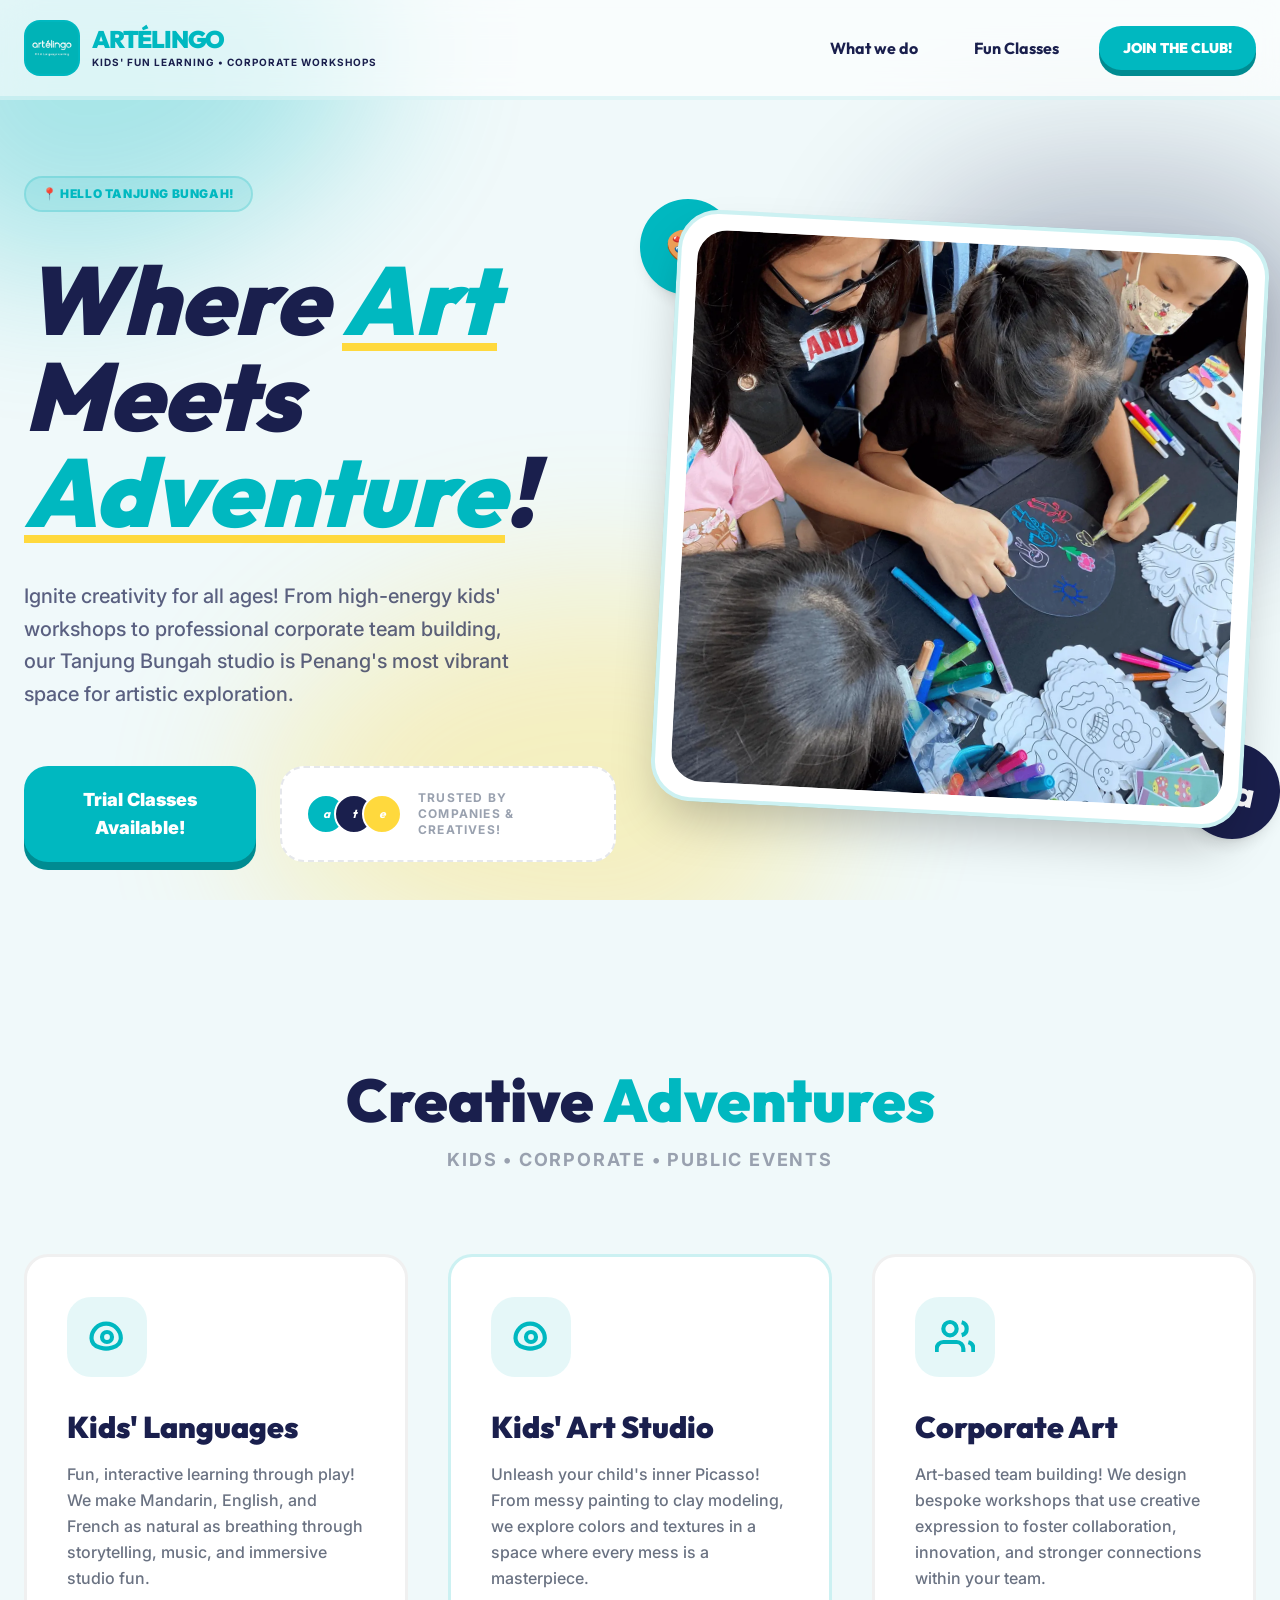
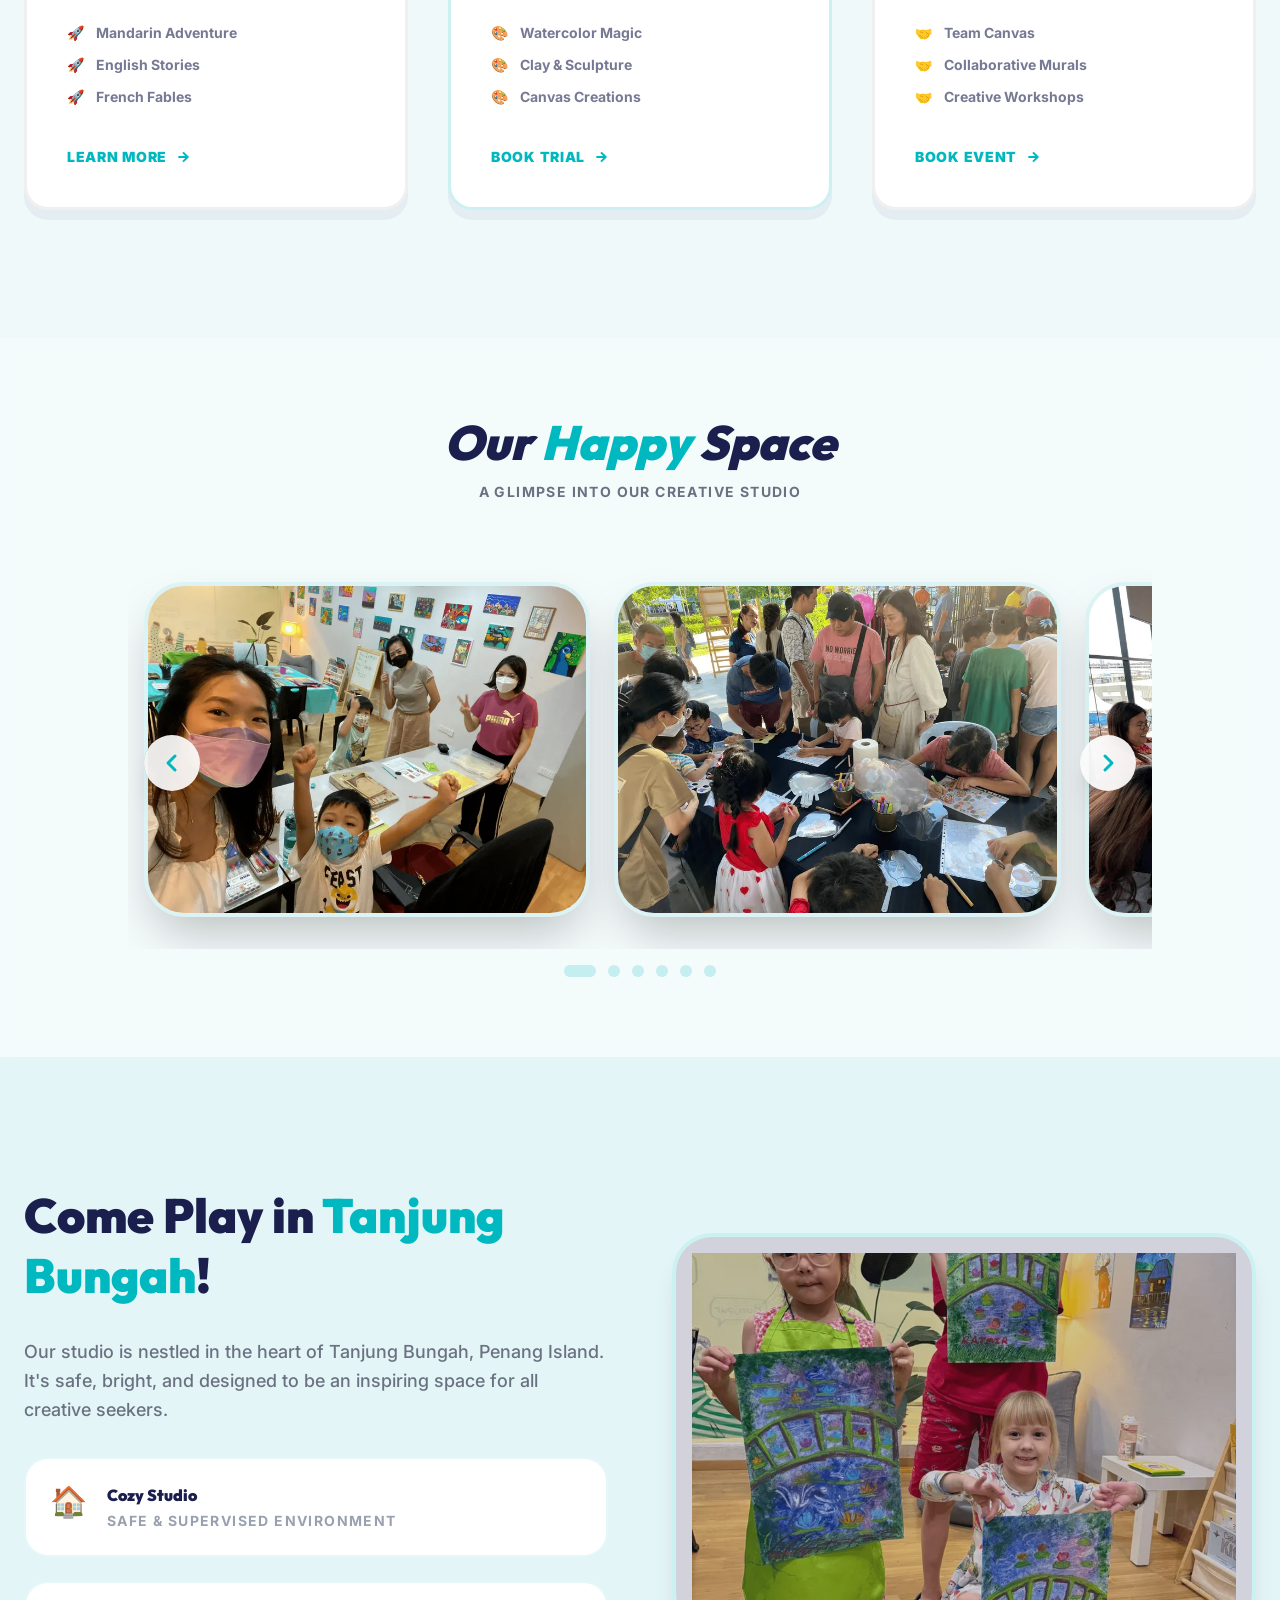
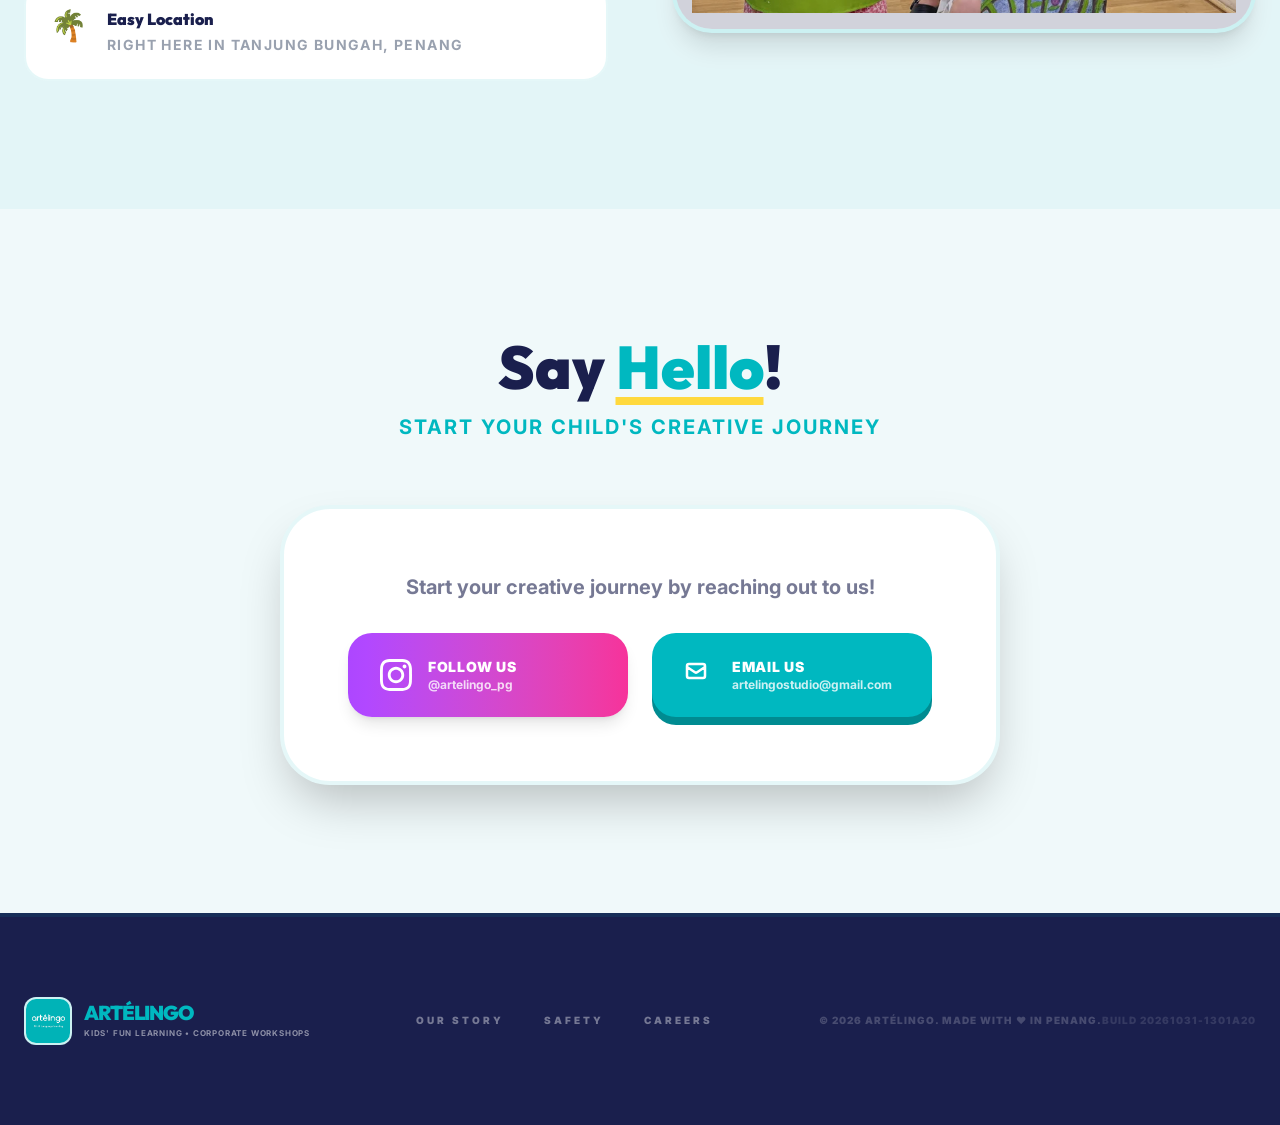
==== commit 36f7b70e: "publish: astro 7.3.3 rebuild [ TL;DR ] - rebuilt from monorepo main (PR 812) with astro 7.3.3, the c" ====
--- a/index.html
+++ b/index.html
@@ -1,4 +1,4 @@
-<!DOCTYPE html><html lang="en"><head><meta name="build" content="20260812-70c38e9"><meta charset="utf-8"><link rel="icon" type="image/svg+xml" href="/favicon.svg"><meta name="viewport" content="width=device-width"><meta name="generator" content="Astro v7.2.0"><title>
+<!DOCTYPE html><html lang="en"><head><meta name="build" content="20261031-1301a20"><meta charset="utf-8"><link rel="icon" type="image/svg+xml" href="/favicon.svg"><meta name="viewport" content="width=device-width"><meta name="generator" content="Astro v7.4.4"><title>
 			artélingo | Creative Workshops & Team Building @ Tanjung Bungah
-		</title><link rel="preconnect" href="https://fonts.googleapis.com"><link rel="preconnect" href="https://fonts.gstatic.com" crossorigin><link href="https://fonts.googleapis.com/css2?family=Inter:wght@400;600;700&family=Outfit:wght@500;700;800&display=swap" rel="stylesheet"><link rel="stylesheet" href="/assets/global.B8CxyE6k.css"><style>.hide-scrollbar[data-astro-cid-oulirr76]::-webkit-scrollbar{display:none}.hide-scrollbar[data-astro-cid-oulirr76]{-ms-overflow-style:none;scrollbar-width:none}
-</style></head><body class="bg-bg-light text-brand-navy selection:bg-brand-teal/30"><!-- Playful Background Blobs --><div class="fixed inset-0 pointer-events-none -z-10 overflow-hidden"><div class="absolute top-[-10%] left-[-10%] w-[40%] h-[40%] bg-brand-teal blob-bg fun-border"></div><div class="absolute top-[20%] right-[-5%] w-[35%] h-[35%] bg-brand-navy blob-bg rounded-full opacity-10"></div><div class="absolute bottom-[-10%] left-[20%] w-[45%] h-[45%] bg-brand-yellow blob-bg fun-border" style="border-radius: 60% 40% 30% 70% / 60% 30% 70% 40%;"></div></div><!-- Navigation --><nav class="fixed top-0 w-full z-50 bg-white/60 backdrop-blur-lg border-b-4 border-brand-teal/10"><div class="max-w-7xl mx-auto px-6 h-24 flex items-center justify-between"><div class="flex items-center gap-3 group cursor-pointer"><div class="w-14 h-14 bg-brand-teal rounded-2xl flex items-center justify-center transform group-hover:rotate-12 transition-transform overflow-hidden border-2 border-brand-teal/20"><img src="/assets/logo.BZkuWe5F_Z1hV9ai.svg" alt="artélingo logo" loading="lazy" decoding="async" width="1692" height="1182" class="w-full h-full object-cover"></div><div class="flex flex-col"><span class="text-2xl font-black tracking-tighter text-brand-teal font-outfit uppercase leading-none">artélingo</span><span class="text-[10px] font-bold text-brand-navy uppercase tracking-widest mt-1">Kids' Fun Learning • Corporate Workshops</span></div></div><div class="hidden md:flex items-center gap-6 font-outfit"><a href="#about" class="px-4 py-2 hover:text-brand-teal transition-colors font-bold">What we do</a><a href="#classes" class="px-4 py-2 hover:text-brand-teal transition-colors font-bold">Fun Classes</a><a href="#contact" class="px-6 py-3 bg-brand-teal text-white rounded-full hover:scale-110 transition-transform shadow-[0_6px_0_#008b91] active:translate-y-[4px] active:shadow-none font-black text-sm uppercase">Join the Club!</a></div></div></nav><main class="pt-24"><!-- Hero Section --><section class="relative min-h-[90vh] flex items-center py-20 overflow-hidden"><div class="max-w-7xl mx-auto px-6 grid lg:grid-cols-2 gap-12 items-center"><div class="space-y-10"><div class="inline-flex items-center gap-2 px-4 py-2 rounded-full bg-brand-teal/10 border-2 border-brand-teal/20 text-brand-teal text-xs font-black uppercase tracking-wider bouncy">📍 Hello Tanjung Bungah!</div><h1 class="text-6xl md:text-8xl font-black text-brand-navy font-outfit leading-none italic">Where <span class="text-brand-teal underline decoration-brand-yellow decoration-8 underline-offset-8">Art</span> Meets <span class="text-brand-teal underline decoration-brand-yellow decoration-8 underline-offset-8">Adventure</span>!</h1><p class="text-xl text-brand-navy/70 max-w-lg font-medium leading-relaxed">Ignite creativity for all ages! From high-energy kids' workshops to professional corporate team building, our Tanjung Bungah studio is Penang's most vibrant space for artistic exploration.</p><div class="flex flex-col sm:flex-row gap-6 pt-4"><a href="#contact" class="px-10 py-5 bg-brand-teal text-white font-black rounded-3xl hover:scale-105 transition-all text-center text-lg shadow-[0_8px_0_#008b91] active:translate-y-[4px] active:shadow-none">Trial Classes Available!</a><div class="flex items-center gap-4 px-6 py-4 bg-white rounded-3xl border-2 border-dashed border-gray-200"><div class="flex -space-x-3"><div class="w-10 h-10 rounded-full bg-brand-teal border-2 border-white flex items-center justify-center text-white text-xs font-bold font-outfit leading-none italic">a</div><div class="w-10 h-10 rounded-full bg-brand-navy border-2 border-white flex items-center justify-center text-white text-xs font-bold font-outfit leading-none italic">t</div><div class="w-10 h-10 rounded-full bg-brand-yellow border-2 border-white flex items-center justify-center text-white text-xs font-bold font-outfit leading-none italic">e</div></div><span class="text-xs font-bold text-gray-400 uppercase tracking-widest">Trusted by Companies & Creatives!</span></div></div></div><div class="relative"><!-- Fun Image/SVG Cluster --><div class="relative z-10 p-4 bg-white rounded-[40px] shadow-2xl rotate-3 border-4 border-brand-teal/20 overflow-hidden group"><div class="aspect-square bg-brand-teal/5 rounded-[30px] flex items-center justify-center relative overflow-hidden"><img src="/assets/studio-15.DDVsmuvL_Z25CgY3.webp" srcset="/assets/studio-15.DDVsmuvL_KbuqV.webp 400w, /assets/studio-15.DDVsmuvL_Z29Nv1t.webp 800w, /assets/studio-15.DDVsmuvL_Z2rF9P1.webp 1200w" sizes="(max-width: 1200px) 100vw, 1200px" alt="Studio Session" loading="lazy" decoding="async" width="1440" height="1920" class="w-full h-full object-cover group-hover:scale-110 transition-transform duration-700"><div class="absolute inset-0 bg-gradient-to-t from-brand-navy/40 to-transparent opacity-0 group-hover:opacity-100 transition-opacity flex items-end p-8"><p class="text-white font-outfit font-bold italic">Fun moments at the studio</p></div></div></div><!-- Decorative Elements --><div class="absolute -top-6 -left-6 w-24 h-24 bg-brand-teal rounded-full flex items-center justify-center text-white text-4xl shadow-lg -rotate-12">🎨</div><div class="absolute -bottom-6 -right-6 w-24 h-24 bg-brand-navy rounded-full flex items-center justify-center text-white text-4xl shadow-lg rotate-12 font-bold font-outfit">Aa</div></div></div></section><!-- Services / Classes Section --><section id="classes" class="py-32 relative"><div class="max-w-7xl mx-auto px-6"><div class="text-center mb-20 space-y-4"><h2 class="text-5xl md:text-6xl font-black font-outfit text-brand-navy">Creative <span class="text-brand-teal">Adventures</span></h2><p class="text-lg font-bold text-gray-400 uppercase tracking-widest">Kids • Corporate • Public Events</p></div><div class="grid md:grid-cols-3 gap-10"><!-- Kids' Languages --><div class="kid-card p-10 group bg-white"><div class="w-20 h-20 bg-brand-teal/10 rounded-3xl flex items-center justify-center text-brand-teal mb-8 group-hover:scale-110 transition-transform"><svg class="w-10 h-10" viewBox="0 0 24 24" fill="none" stroke="currentColor" stroke-width="2.5"><path d="M12 19c-2.3 0-6.4-.8-8.1-2.9-.7-.9-1.2-2.1-1.2-3.3 0-4.8 3.9-8.8 8.8-8.8s8.8 3.9 8.8 8.8c0 1.2-.5 2.4-1.2 3.3-1.7 2.1-5.8 2.9-8.1 2.9Z"></path><circle cx="12" cy="12" r="3"></circle></svg></div><h3 class="text-3xl font-black text-brand-navy mb-4 font-outfit">Kids' Languages</h3><p class="text-gray-500 font-medium leading-relaxed mb-8">Fun, interactive learning through play! We make Mandarin, English, and French as natural as breathing through storytelling, music, and immersive studio fun.</p><ul class="space-y-3 mb-10"><li class="flex items-center gap-3 font-bold text-sm text-brand-navy/60"><span class="text-brand-teal">🚀</span> Mandarin Adventure</li><li class="flex items-center gap-3 font-bold text-sm text-brand-navy/60"><span class="text-brand-teal">🚀</span> English Stories</li><li class="flex items-center gap-3 font-bold text-sm text-brand-navy/60"><span class="text-brand-teal">🚀</span> French Fables</li></ul><a href="#contact" class="text-brand-teal font-black text-sm uppercase tracking-wider flex items-center gap-2 group/link hover:gap-4 transition-all">Learn More <svg class="w-4 h-4" viewBox="0 0 24 24" fill="none" stroke="currentColor" stroke-width="3"><path d="M5 12h14M12 5l7 7-7 7"></path></svg></a></div><!-- Kids' Art Studio --><div class="kid-card p-10 group bg-white !border-brand-teal/20"><div class="w-20 h-20 bg-brand-teal/10 rounded-3xl flex items-center justify-center text-brand-teal mb-8 group-hover:scale-110 transition-transform"><svg class="w-10 h-10" viewBox="0 0 24 24" fill="none" stroke="currentColor" stroke-width="2.5"><path d="M12 19c-2.3 0-6.4-.8-8.1-2.9-.7-.9-1.2-2.1-1.2-3.3 0-4.8 3.9-8.8 8.8-8.8s8.8 3.9 8.8 8.8c0 1.2-.5 2.4-1.2 3.3-1.7 2.1-5.8 2.9-8.1 2.9Z"></path><circle cx="12" cy="12" r="3"></circle></svg></div><h3 class="text-3xl font-black text-brand-navy mb-4 font-outfit">Kids' Art Studio</h3><p class="text-gray-500 font-medium leading-relaxed mb-8">Unleash your child's inner Picasso! From messy painting to clay modeling, we explore colors and textures in a space where every mess is a masterpiece.</p><ul class="space-y-3 mb-10"><li class="flex items-center gap-3 font-bold text-sm text-brand-navy/60"><span class="text-brand-teal">🎨</span> Watercolor Magic</li><li class="flex items-center gap-3 font-bold text-sm text-brand-navy/60"><span class="text-brand-teal">🎨</span> Clay & Sculpture</li><li class="flex items-center gap-3 font-bold text-sm text-brand-navy/60"><span class="text-brand-teal">🎨</span> Canvas Creations</li></ul><a href="#contact" class="text-brand-teal font-black text-sm uppercase tracking-wider flex items-center gap-2 group/link hover:gap-4 transition-all">Book Trial <svg class="w-4 h-4" viewBox="0 0 24 24" fill="none" stroke="currentColor" stroke-width="3"><path d="M5 12h14M12 5l7 7-7 7"></path></svg></a></div><!-- Corporate Art --><div class="kid-card p-10 group bg-white"><div class="w-20 h-20 bg-brand-teal/10 rounded-3xl flex items-center justify-center text-brand-teal mb-8 group-hover:scale-110 transition-transform"><svg class="w-10 h-10" viewBox="0 0 24 24" fill="none" stroke="currentColor" stroke-width="2.5"><path d="M17 21v-2a4 4 0 0 0-4-4H5a4 4 0 0 0-4 4v2"></path><circle cx="9" cy="7" r="4"></circle><path d="M23 21v-2a4 4 0 0 0-3-3.87"></path><path d="M16 3.13a4 4 0 0 1 0 7.75"></path></svg></div><h3 class="text-3xl font-black text-brand-navy mb-4 font-outfit">Corporate Art</h3><p class="text-gray-500 font-medium leading-relaxed mb-8">Art-based team building! We design bespoke workshops that use creative expression to foster collaboration, innovation, and stronger connections within your team.</p><ul class="space-y-3 mb-10"><li class="flex items-center gap-3 font-bold text-sm text-brand-navy/60"><span class="text-brand-teal">🤝</span> Team Canvas</li><li class="flex items-center gap-3 font-bold text-sm text-brand-navy/60"><span class="text-brand-teal">🤝</span> Collaborative Murals</li><li class="flex items-center gap-3 font-bold text-sm text-brand-navy/60"><span class="text-brand-teal">🤝</span> Creative Workshops</li></ul><a href="#contact" class="text-brand-teal font-black text-sm uppercase tracking-wider flex items-center gap-2 group/link hover:gap-4 transition-all">Book Event <svg class="w-4 h-4" viewBox="0 0 24 24" fill="none" stroke="currentColor" stroke-width="3"><path d="M5 12h14M12 5l7 7-7 7"></path></svg></a></div></div></div></section><!-- Studio Gallery Section --><section class="py-20 overflow-hidden bg-white/30 backdrop-blur-sm"><div class="max-w-7xl mx-auto px-6"><div class="text-center mb-12"><h2 class="text-4xl md:text-5xl font-black font-outfit text-brand-navy mb-4 italic">Our <span class="text-brand-teal">Happy</span> Space</h2><p class="text-gray-500 font-bold uppercase tracking-widest text-sm">A glimpse into our creative studio</p></div><div class="relative group max-w-5xl mx-auto" data-astro-cid-oulirr76><div id="carousel" class="flex overflow-x-auto snap-x snap-mandatory hide-scrollbar gap-6 py-8 px-4 scroll-smooth" data-astro-cid-oulirr76><div class="flex-none w-[85%] md:w-[60%] lg:w-[45%] snap-center" data-astro-cid-oulirr76><div class="relative aspect-[4/3] overflow-hidden rounded-[40px] shadow-2xl border-4 border-brand-teal/10 group/card" data-astro-cid-oulirr76><img src="/assets/studio-1.YqqoqtOQ_Z1LtoFF.webp" srcset="/assets/studio-1.YqqoqtOQ_1YK5PY.webp 400w, /assets/studio-1.YqqoqtOQ_Z339RC.webp 800w" sizes="(max-width: 800px) 100vw, 800px" alt="Studio Image 1" data-astro-cid-oulirr76="true" loading="lazy" decoding="async" width="1920" height="1440" class="w-full h-full object-cover group-hover/card:scale-110 transition-transform duration-700"><div class="absolute inset-0 bg-gradient-to-t from-brand-navy/60 to-transparent opacity-0 group-hover/card:opacity-100 transition-opacity duration-500 flex items-end p-8" data-astro-cid-oulirr76><span class="text-white font-outfit font-bold text-lg italic lowercase" data-astro-cid-oulirr76>artélingo studio adventure</span></div></div></div><div class="flex-none w-[85%] md:w-[60%] lg:w-[45%] snap-center" data-astro-cid-oulirr76><div class="relative aspect-[4/3] overflow-hidden rounded-[40px] shadow-2xl border-4 border-brand-teal/10 group/card" data-astro-cid-oulirr76><img src="/assets/studio-10.OKH2YwxR_2v46rG.webp" srcset="/assets/studio-10.OKH2YwxR_2kAQSk.webp 400w, /assets/studio-10.OKH2YwxR_X40rr.webp 800w" sizes="(max-width: 800px) 100vw, 800px" alt="Studio Image 2" data-astro-cid-oulirr76="true" loading="lazy" decoding="async" width="1920" height="1440" class="w-full h-full object-cover group-hover/card:scale-110 transition-transform duration-700"><div class="absolute inset-0 bg-gradient-to-t from-brand-navy/60 to-transparent opacity-0 group-hover/card:opacity-100 transition-opacity duration-500 flex items-end p-8" data-astro-cid-oulirr76><span class="text-white font-outfit font-bold text-lg italic lowercase" data-astro-cid-oulirr76>artélingo studio adventure</span></div></div></div><div class="flex-none w-[85%] md:w-[60%] lg:w-[45%] snap-center" data-astro-cid-oulirr76><div class="relative aspect-[4/3] overflow-hidden rounded-[40px] shadow-2xl border-4 border-brand-teal/10 group/card" data-astro-cid-oulirr76><img src="/assets/studio-11.DTXxa7_b_Z11kMOy.webp" srcset="/assets/studio-11.DTXxa7_b_23DB2X.webp 400w, /assets/studio-11.DTXxa7_b_G6JB5.webp 800w" sizes="(max-width: 800px) 100vw, 800px" alt="Studio Image 3" data-astro-cid-oulirr76="true" loading="lazy" decoding="async" width="1920" height="1440" class="w-full h-full object-cover group-hover/card:scale-110 transition-transform duration-700"><div class="absolute inset-0 bg-gradient-to-t from-brand-navy/60 to-transparent opacity-0 group-hover/card:opacity-100 transition-opacity duration-500 flex items-end p-8" data-astro-cid-oulirr76><span class="text-white font-outfit font-bold text-lg italic lowercase" data-astro-cid-oulirr76>artélingo studio adventure</span></div></div></div><div class="flex-none w-[85%] md:w-[60%] lg:w-[45%] snap-center" data-astro-cid-oulirr76><div class="relative aspect-[4/3] overflow-hidden rounded-[40px] shadow-2xl border-4 border-brand-teal/10 group/card" data-astro-cid-oulirr76><img src="/assets/studio-12.BcDqUwxy_Zrk7Ir.webp" srcset="/assets/studio-12.BcDqUwxy_Z2lo4Ig.webp 400w, /assets/studio-12.BcDqUwxy_1mgcDM.webp 800w" sizes="(max-width: 800px) 100vw, 800px" alt="Studio Image 4" data-astro-cid-oulirr76="true" loading="lazy" decoding="async" width="1920" height="1440" class="w-full h-full object-cover group-hover/card:scale-110 transition-transform duration-700"><div class="absolute inset-0 bg-gradient-to-t from-brand-navy/60 to-transparent opacity-0 group-hover/card:opacity-100 transition-opacity duration-500 flex items-end p-8" data-astro-cid-oulirr76><span class="text-white font-outfit font-bold text-lg italic lowercase" data-astro-cid-oulirr76>artélingo studio adventure</span></div></div></div><div class="flex-none w-[85%] md:w-[60%] lg:w-[45%] snap-center" data-astro-cid-oulirr76><div class="relative aspect-[4/3] overflow-hidden rounded-[40px] shadow-2xl border-4 border-brand-teal/10 group/card" data-astro-cid-oulirr76><img src="/assets/studio-13.CN3Lq9mC_Z96Osg.webp" srcset="/assets/studio-13.CN3Lq9mC_2lICSp.webp 400w, /assets/studio-13.CN3Lq9mC_21lLzv.webp 800w" sizes="(max-width: 800px) 100vw, 800px" alt="Studio Image 5" data-astro-cid-oulirr76="true" loading="lazy" decoding="async" width="1212" height="1920" class="w-full h-full object-cover group-hover/card:scale-110 transition-transform duration-700"><div class="absolute inset-0 bg-gradient-to-t from-brand-navy/60 to-transparent opacity-0 group-hover/card:opacity-100 transition-opacity duration-500 flex items-end p-8" data-astro-cid-oulirr76><span class="text-white font-outfit font-bold text-lg italic lowercase" data-astro-cid-oulirr76>artélingo studio adventure</span></div></div></div><div class="flex-none w-[85%] md:w-[60%] lg:w-[45%] snap-center" data-astro-cid-oulirr76><div class="relative aspect-[4/3] overflow-hidden rounded-[40px] shadow-2xl border-4 border-brand-teal/10 group/card" data-astro-cid-oulirr76><img src="/assets/studio-14.BC5aR-wb_1PQMte.webp" srcset="/assets/studio-14.BC5aR-wb_Z157XoV.webp 400w, /assets/studio-14.BC5aR-wb_1549VA.webp 800w" sizes="(max-width: 800px) 100vw, 800px" alt="Studio Image 6" data-astro-cid-oulirr76="true" loading="lazy" decoding="async" width="1440" height="1920" class="w-full h-full object-cover group-hover/card:scale-110 transition-transform duration-700"><div class="absolute inset-0 bg-gradient-to-t from-brand-navy/60 to-transparent opacity-0 group-hover/card:opacity-100 transition-opacity duration-500 flex items-end p-8" data-astro-cid-oulirr76><span class="text-white font-outfit font-bold text-lg italic lowercase" data-astro-cid-oulirr76>artélingo studio adventure</span></div></div></div></div><!-- Navigation Buttons --><button id="prev" class="absolute left-4 top-1/2 -translate-y-1/2 w-14 h-14 bg-white/90 backdrop-blur-md rounded-full shadow-xl flex items-center justify-center text-brand-teal hover:bg-brand-teal hover:text-white transition-all hover:scale-110 active:scale-95 z-20 md:flex hidden" aria-label="Previous slide" data-astro-cid-oulirr76><svg class="w-6 h-6" fill="none" stroke="currentColor" stroke-width="3" viewBox="0 0 24 24" data-astro-cid-oulirr76><path stroke-linecap="round" stroke-linejoin="round" d="M15 19l-7-7 7-7 text-brand-teal" data-astro-cid-oulirr76></path></svg></button><button id="next" class="absolute right-4 top-1/2 -translate-y-1/2 w-14 h-14 bg-white/90 backdrop-blur-md rounded-full shadow-xl flex items-center justify-center text-brand-teal hover:bg-brand-teal hover:text-white transition-all hover:scale-110 active:scale-95 z-20 md:flex hidden" aria-label="Next slide" data-astro-cid-oulirr76><svg class="w-6 h-6" fill="none" stroke="currentColor" stroke-width="3" viewBox="0 0 24 24" data-astro-cid-oulirr76><path stroke-linecap="round" stroke-linejoin="round" d="M9 5l7 7-7 7" data-astro-cid-oulirr76></path></svg></button><!-- Indicators --><div class="flex justify-center gap-3 mt-4" data-astro-cid-oulirr76><div class="w-3 h-3 rounded-full bg-brand-teal/20 transition-all duration-300" data-index="0" data-astro-cid-oulirr76></div><div class="w-3 h-3 rounded-full bg-brand-teal/20 transition-all duration-300" data-index="1" data-astro-cid-oulirr76></div><div class="w-3 h-3 rounded-full bg-brand-teal/20 transition-all duration-300" data-index="2" data-astro-cid-oulirr76></div><div class="w-3 h-3 rounded-full bg-brand-teal/20 transition-all duration-300" data-index="3" data-astro-cid-oulirr76></div><div class="w-3 h-3 rounded-full bg-brand-teal/20 transition-all duration-300" data-index="4" data-astro-cid-oulirr76></div><div class="w-3 h-3 rounded-full bg-brand-teal/20 transition-all duration-300" data-index="5" data-astro-cid-oulirr76></div></div></div><script type="module">var e=document.getElementById(`carousel`),t=document.getElementById(`prev`),n=document.getElementById(`next`),r=document.querySelectorAll(`[data-index]`);if(e&&t&&n){let i=()=>e.clientWidth*.7;t.addEventListener(`click`,()=>{e.scrollBy({left:-i(),behavior:`smooth`})}),n.addEventListener(`click`,()=>{e.scrollBy({left:i(),behavior:`smooth`})}),e.addEventListener(`scroll`,()=>{let t=Math.round(e.scrollLeft/(e.scrollWidth/r.length));r.forEach((e,n)=>{n===t?(e.classList.add(`bg-brand-teal`,`w-8`),e.classList.remove(`bg-brand-teal/20`)):(e.classList.remove(`bg-brand-teal`,`w-8`),e.classList.add(`bg-brand-teal/20`))})}),r[0]?.classList.add(`bg-brand-teal`,`w-8`)}</script></div></section><!-- Visit Us Section --><section id="visit" class="py-32 bg-brand-teal/5"><div class="max-w-7xl mx-auto px-6"><div class="grid lg:grid-cols-2 gap-16 items-center"><div class="space-y-8"><h2 class="text-5xl font-black font-outfit text-brand-navy leading-tight">Come Play in <span class="text-brand-teal">Tanjung Bungah</span>!</h2><p class="text-lg text-gray-500 font-medium leading-relaxed">Our studio is nestled in the heart of Tanjung Bungah, Penang Island. It's safe, bright, and designed to be an inspiring space for all creative seekers.</p><div class="grid gap-6"><div class="flex gap-5 p-6 bg-white rounded-3xl border-2 border-brand-teal/10"><div class="text-3xl">🏠</div><div><h4 class="font-black text-brand-navy mb-1">Cozy Studio</h4><p class="text-sm font-bold text-gray-400 uppercase tracking-widest">Safe & Supervised Environment</p></div></div><div class="flex gap-5 p-6 bg-white rounded-3xl border-2 border-brand-teal/10"><div class="text-3xl">🌴</div><div><h4 class="font-black text-brand-navy mb-1">Easy Location</h4><p class="text-sm font-bold text-gray-400 uppercase tracking-widest">Right here in Tanjung Bungah, Penang</p></div></div></div></div><div class="p-4 bg-white rounded-[40px] shadow-xl h-[400px] overflow-hidden border-4 border-brand-teal/20 relative group"><img src="/assets/studio-16.DJeHS2wc_Z1rm4fD.webp" srcset="/assets/studio-16.DJeHS2wc_7qc0h.webp 400w, /assets/studio-16.DJeHS2wc_2hCklN.webp 800w" sizes="(max-width: 800px) 100vw, 800px" alt="Artelingo Studio" loading="lazy" decoding="async" width="1440" height="1920" class="w-full h-full object-cover group-hover:scale-110 transition-transform duration-700"><div class="absolute inset-0 bg-brand-navy/20 group-hover:bg-transparent transition-colors"></div></div></div></div></section><!-- Final CTA / Contact --><section id="contact" class="py-32 relative overflow-hidden"><div class="max-w-3xl mx-auto px-6 relative z-10"><div class="text-center mb-16 space-y-4"><h2 class="text-5xl md:text-6xl font-black font-outfit text-brand-navy">Say <span class="text-brand-teal underline decoration-brand-yellow decoration-8 underline-offset-8">Hello</span>!</h2><p class="text-xl font-bold text-brand-teal uppercase tracking-widest">Start your child's creative journey</p></div><div class="space-y-8 bg-white p-10 md:p-16 rounded-[50px] shadow-2xl border-4 border-brand-teal/10"><p class="text-center text-xl font-bold text-brand-navy/60 mb-8">Start your creative journey by reaching out to us!</p><div class="grid sm:grid-cols-2 gap-6"><a href="https://instagram.com/artelingo_pg" target="_blank" rel="noopener noreferrer" class="flex items-center gap-4 px-8 py-6 bg-gradient-to-r from-purple-500 to-pink-500 text-white rounded-3xl shadow-lg hover:scale-105 transition-all text-center no-underline"><svg class="w-8 h-8" fill="currentColor" viewBox="0 0 24 24"><path d="M12 2.163c3.204 0 3.584.012 4.85.07 3.252.148 4.771 1.691 4.919 4.919.058 1.265.069 1.645.069 4.849 0 3.205-.012 3.584-.069 4.849-.149 3.225-1.664 4.771-4.919 4.919-1.266.058-1.644.07-4.85.07-3.204 0-3.584-.012-4.849-.07-3.26-.149-4.771-1.699-4.919-4.92-.058-1.265-.07-1.644-.07-4.849 0-3.204.013-3.583.07-4.849.149-3.227 1.664-4.771 4.919-4.919 1.266-.057 1.645-.069 4.849-.069zm0-2.163c-3.259 0-3.667.014-4.947.072-4.358.2-6.78 2.618-6.98 6.98-.059 1.281-.073 1.689-.073 4.948 0 3.259.014 3.668.072 4.948.2 4.358 2.618 6.78 6.98 6.98 1.281.058 1.689.072 4.948.072 3.259 0 3.668-.014 4.948-.072 4.354-.2 6.782-2.618 6.979-6.98.059-1.28.073-1.689.073-4.948 0-3.259-.014-3.667-.072-4.947-.196-4.354-2.617-6.78-6.979-6.98-1.281-.059-1.69-.073-4.949-.073zm0 5.838c-3.403 0-6.162 2.759-6.162 6.162s2.759 6.163 6.162 6.163 6.162-2.759 6.162-6.163c0-3.403-2.759-6.162-6.162-6.162zm0 10.162c-2.209 0-4-1.79-4-4 0-2.209 1.791-4 4-4s4 1.791 4 4c0 2.21-1.791 4-4 4zm6.406-11.845c-.796 0-1.441.645-1.441 1.44s.645 1.44 1.441 1.44c.795 0 1.439-.645 1.439-1.44s-.644-1.44-1.439-1.44z"></path></svg><div class="text-left"><div class="font-black uppercase tracking-wider text-sm">Follow us</div><div class="font-bold text-xs opacity-80">@artelingo_pg</div></div></a><a href="mailto:artelingostudio@gmail.com" class="flex items-center gap-4 px-8 py-6 bg-brand-teal text-white rounded-3xl shadow-[0_8px_0_#008b91] hover:scale-105 hover:shadow-[0_12px_0_#008b91] active:translate-y-[4px] active:shadow-[0_4px_0_#008b91] transition-all text-center no-underline"><svg class="w-8 h-8" fill="none" stroke="currentColor" stroke-width="2.5"><path d="M3 8l7.89 5.26a2 2 0 002.22 0L21 8M5 19h14a2 2 0 002-2V7a2 2 0 00-2-2H5a2 2 0 00-2 2v10a2 2 0 002 2z"></path></svg><div class="text-left"><div class="font-black uppercase tracking-wider text-sm">Email us</div><div class="font-bold text-xs opacity-80">artelingostudio@gmail.com</div></div></a></div></div></div></section><!-- Footer --><footer class="py-20 border-t-4 border-brand-teal/10 bg-brand-navy text-white"><div class="max-w-7xl mx-auto px-6 flex flex-col md:flex-row justify-between items-center gap-12"><div class="flex items-center gap-3"><div class="w-12 h-12 bg-white rounded-xl flex items-center justify-center overflow-hidden border-2 border-brand-teal/20"><img src="/assets/logo.BZkuWe5F_Z1hV9ai.svg" alt="artélingo logo" loading="lazy" decoding="async" width="1692" height="1182" class="w-full h-full object-cover"></div><div class="flex flex-col"><span class="text-xl font-black uppercase tracking-tighter text-brand-teal font-outfit leading-none">artélingo</span><span class="text-[8px] font-bold text-white/50 uppercase tracking-widest mt-1">Kids' Fun Learning • Corporate Workshops</span></div></div><div class="flex gap-10 text-[10px] font-black uppercase tracking-[0.3em] text-white/40"><a href="#" class="hover:text-brand-teal transition-colors">Our Story</a><a href="#" class="hover:text-brand-teal transition-colors">Safety</a><a href="#" class="hover:text-brand-teal transition-colors">Careers</a></div><div class="text-[10px] text-white/20 font-black uppercase tracking-widest">&copy; 2026 artélingo. Made with ❤️ in Penang.<span class="opacity-60">build 20260812-70c38e9</span></div></div></footer></main></body></html>+		</title><link rel="preconnect" href="https://fonts.googleapis.com"><link rel="preconnect" href="https://fonts.gstatic.com" crossorigin><link href="https://fonts.googleapis.com/css2?family=Inter:wght@400;600;700&family=Outfit:wght@500;700;800&display=swap" rel="stylesheet"><link rel="stylesheet" href="/assets/global.DvCF8xpD.css"><style>.hide-scrollbar[data-astro-cid-oulirr76]::-webkit-scrollbar{display:none}.hide-scrollbar[data-astro-cid-oulirr76]{-ms-overflow-style:none;scrollbar-width:none}
+</style></head><body class="bg-bg-light text-brand-navy selection:bg-brand-teal/30"><!-- Playful Background Blobs --><div class="fixed inset-0 pointer-events-none -z-10 overflow-hidden"><div class="absolute top-[-10%] left-[-10%] w-[40%] h-[40%] bg-brand-teal blob-bg fun-border"></div><div class="absolute top-[20%] right-[-5%] w-[35%] h-[35%] bg-brand-navy blob-bg rounded-full opacity-10"></div><div class="absolute bottom-[-10%] left-[20%] w-[45%] h-[45%] bg-brand-yellow blob-bg fun-border" style="border-radius: 60% 40% 30% 70% / 60% 30% 70% 40%;"></div></div><!-- Navigation --><nav class="fixed top-0 w-full z-50 bg-white/60 backdrop-blur-lg border-b-4 border-brand-teal/10"><div class="max-w-7xl mx-auto px-6 h-24 flex items-center justify-between"><div class="flex items-center gap-3 group cursor-pointer"><div class="w-14 h-14 bg-brand-teal rounded-2xl flex items-center justify-center transform group-hover:rotate-12 transition-transform overflow-hidden border-2 border-brand-teal/20"><img src="/assets/logo.BZkuWe5F_Z1hV9ai.svg" alt="artélingo logo" loading="lazy" decoding="async" width="1692" height="1182" class="w-full h-full object-cover"></div><div class="flex flex-col"><span class="text-2xl font-black tracking-tighter text-brand-teal font-outfit uppercase leading-none">artélingo</span><span class="text-[10px] font-bold text-brand-navy uppercase tracking-widest mt-1">Kids' Fun Learning • Corporate Workshops</span></div></div><div class="hidden md:flex items-center gap-6 font-outfit"><a href="#about" class="px-4 py-2 hover:text-brand-teal transition-colors font-bold">What we do</a><a href="#classes" class="px-4 py-2 hover:text-brand-teal transition-colors font-bold">Fun Classes</a><a href="#contact" class="px-6 py-3 bg-brand-teal text-white rounded-full hover:scale-110 transition-transform shadow-[0_6px_0_#008b91] active:translate-y-[4px] active:shadow-none font-black text-sm uppercase">Join the Club!</a></div></div></nav><main class="pt-24"><!-- Hero Section --><section class="relative min-h-[90vh] flex items-center py-20 overflow-hidden"><div class="max-w-7xl mx-auto px-6 grid lg:grid-cols-2 gap-12 items-center"><div class="space-y-10"><div class="inline-flex items-center gap-2 px-4 py-2 rounded-full bg-brand-teal/10 border-2 border-brand-teal/20 text-brand-teal text-xs font-black uppercase tracking-wider bouncy">📍 Hello Tanjung Bungah!</div><h1 class="text-6xl md:text-8xl font-black text-brand-navy font-outfit leading-none italic">Where <span class="text-brand-teal underline decoration-brand-yellow decoration-8 underline-offset-8">Art</span> Meets <span class="text-brand-teal underline decoration-brand-yellow decoration-8 underline-offset-8">Adventure</span>!</h1><p class="text-xl text-brand-navy/70 max-w-lg font-medium leading-relaxed">Ignite creativity for all ages! From high-energy kids' workshops to professional corporate team building, our Tanjung Bungah studio is Penang's most vibrant space for artistic exploration.</p><div class="flex flex-col sm:flex-row gap-6 pt-4"><a href="#contact" class="px-10 py-5 bg-brand-teal text-white font-black rounded-3xl hover:scale-105 transition-all text-center text-lg shadow-[0_8px_0_#008b91] active:translate-y-[4px] active:shadow-none">Trial Classes Available!</a><div class="flex items-center gap-4 px-6 py-4 bg-white rounded-3xl border-2 border-dashed border-gray-200"><div class="flex -space-x-3"><div class="w-10 h-10 rounded-full bg-brand-teal border-2 border-white flex items-center justify-center text-white text-xs font-bold font-outfit leading-none italic">a</div><div class="w-10 h-10 rounded-full bg-brand-navy border-2 border-white flex items-center justify-center text-white text-xs font-bold font-outfit leading-none italic">t</div><div class="w-10 h-10 rounded-full bg-brand-yellow border-2 border-white flex items-center justify-center text-white text-xs font-bold font-outfit leading-none italic">e</div></div><span class="text-xs font-bold text-gray-400 uppercase tracking-widest">Trusted by Companies & Creatives!</span></div></div></div><div class="relative"><!-- Fun Image/SVG Cluster --><div class="relative z-10 p-4 bg-white rounded-[40px] shadow-2xl rotate-3 border-4 border-brand-teal/20 overflow-hidden group"><div class="aspect-square bg-brand-teal/5 rounded-[30px] flex items-center justify-center relative overflow-hidden"><img src="/assets/studio-15.DDVsmuvL_Z25CgY3.webp" srcset="/assets/studio-15.DDVsmuvL_KbuqV.webp 400w, /assets/studio-15.DDVsmuvL_Z29Nv1t.webp 800w, /assets/studio-15.DDVsmuvL_Z2rF9P1.webp 1200w" sizes="(max-width: 1200px) 100vw, 1200px" alt="Studio Session" loading="lazy" decoding="async" width="1440" height="1920" class="w-full h-full object-cover group-hover:scale-110 transition-transform duration-700"><div class="absolute inset-0 bg-gradient-to-t from-brand-navy/40 to-transparent opacity-0 group-hover:opacity-100 transition-opacity flex items-end p-8"><p class="text-white font-outfit font-bold italic">Fun moments at the studio</p></div></div></div><!-- Decorative Elements --><div class="absolute -top-6 -left-6 w-24 h-24 bg-brand-teal rounded-full flex items-center justify-center text-white text-4xl shadow-lg -rotate-12">🎨</div><div class="absolute -bottom-6 -right-6 w-24 h-24 bg-brand-navy rounded-full flex items-center justify-center text-white text-4xl shadow-lg rotate-12 font-bold font-outfit">Aa</div></div></div></section><!-- Services / Classes Section --><section id="classes" class="py-32 relative"><div class="max-w-7xl mx-auto px-6"><div class="text-center mb-20 space-y-4"><h2 class="text-5xl md:text-6xl font-black font-outfit text-brand-navy">Creative <span class="text-brand-teal">Adventures</span></h2><p class="text-lg font-bold text-gray-400 uppercase tracking-widest">Kids • Corporate • Public Events</p></div><div class="grid md:grid-cols-3 gap-10"><!-- Kids' Languages --><div class="kid-card p-10 group bg-white"><div class="w-20 h-20 bg-brand-teal/10 rounded-3xl flex items-center justify-center text-brand-teal mb-8 group-hover:scale-110 transition-transform"><svg class="w-10 h-10" viewBox="0 0 24 24" fill="none" stroke="currentColor" stroke-width="2.5"><path d="M12 19c-2.3 0-6.4-.8-8.1-2.9-.7-.9-1.2-2.1-1.2-3.3 0-4.8 3.9-8.8 8.8-8.8s8.8 3.9 8.8 8.8c0 1.2-.5 2.4-1.2 3.3-1.7 2.1-5.8 2.9-8.1 2.9Z"></path><circle cx="12" cy="12" r="3"></circle></svg></div><h3 class="text-3xl font-black text-brand-navy mb-4 font-outfit">Kids' Languages</h3><p class="text-gray-500 font-medium leading-relaxed mb-8">Fun, interactive learning through play! We make Mandarin, English, and French as natural as breathing through storytelling, music, and immersive studio fun.</p><ul class="space-y-3 mb-10"><li class="flex items-center gap-3 font-bold text-sm text-brand-navy/60"><span class="text-brand-teal">🚀</span> Mandarin Adventure</li><li class="flex items-center gap-3 font-bold text-sm text-brand-navy/60"><span class="text-brand-teal">🚀</span> English Stories</li><li class="flex items-center gap-3 font-bold text-sm text-brand-navy/60"><span class="text-brand-teal">🚀</span> French Fables</li></ul><a href="#contact" class="text-brand-teal font-black text-sm uppercase tracking-wider flex items-center gap-2 group/link hover:gap-4 transition-all">Learn More <svg class="w-4 h-4" viewBox="0 0 24 24" fill="none" stroke="currentColor" stroke-width="3"><path d="M5 12h14M12 5l7 7-7 7"></path></svg></a></div><!-- Kids' Art Studio --><div class="kid-card p-10 group bg-white !border-brand-teal/20"><div class="w-20 h-20 bg-brand-teal/10 rounded-3xl flex items-center justify-center text-brand-teal mb-8 group-hover:scale-110 transition-transform"><svg class="w-10 h-10" viewBox="0 0 24 24" fill="none" stroke="currentColor" stroke-width="2.5"><path d="M12 19c-2.3 0-6.4-.8-8.1-2.9-.7-.9-1.2-2.1-1.2-3.3 0-4.8 3.9-8.8 8.8-8.8s8.8 3.9 8.8 8.8c0 1.2-.5 2.4-1.2 3.3-1.7 2.1-5.8 2.9-8.1 2.9Z"></path><circle cx="12" cy="12" r="3"></circle></svg></div><h3 class="text-3xl font-black text-brand-navy mb-4 font-outfit">Kids' Art Studio</h3><p class="text-gray-500 font-medium leading-relaxed mb-8">Unleash your child's inner Picasso! From messy painting to clay modeling, we explore colors and textures in a space where every mess is a masterpiece.</p><ul class="space-y-3 mb-10"><li class="flex items-center gap-3 font-bold text-sm text-brand-navy/60"><span class="text-brand-teal">🎨</span> Watercolor Magic</li><li class="flex items-center gap-3 font-bold text-sm text-brand-navy/60"><span class="text-brand-teal">🎨</span> Clay & Sculpture</li><li class="flex items-center gap-3 font-bold text-sm text-brand-navy/60"><span class="text-brand-teal">🎨</span> Canvas Creations</li></ul><a href="#contact" class="text-brand-teal font-black text-sm uppercase tracking-wider flex items-center gap-2 group/link hover:gap-4 transition-all">Book Trial <svg class="w-4 h-4" viewBox="0 0 24 24" fill="none" stroke="currentColor" stroke-width="3"><path d="M5 12h14M12 5l7 7-7 7"></path></svg></a></div><!-- Corporate Art --><div class="kid-card p-10 group bg-white"><div class="w-20 h-20 bg-brand-teal/10 rounded-3xl flex items-center justify-center text-brand-teal mb-8 group-hover:scale-110 transition-transform"><svg class="w-10 h-10" viewBox="0 0 24 24" fill="none" stroke="currentColor" stroke-width="2.5"><path d="M17 21v-2a4 4 0 0 0-4-4H5a4 4 0 0 0-4 4v2"></path><circle cx="9" cy="7" r="4"></circle><path d="M23 21v-2a4 4 0 0 0-3-3.87"></path><path d="M16 3.13a4 4 0 0 1 0 7.75"></path></svg></div><h3 class="text-3xl font-black text-brand-navy mb-4 font-outfit">Corporate Art</h3><p class="text-gray-500 font-medium leading-relaxed mb-8">Art-based team building! We design bespoke workshops that use creative expression to foster collaboration, innovation, and stronger connections within your team.</p><ul class="space-y-3 mb-10"><li class="flex items-center gap-3 font-bold text-sm text-brand-navy/60"><span class="text-brand-teal">🤝</span> Team Canvas</li><li class="flex items-center gap-3 font-bold text-sm text-brand-navy/60"><span class="text-brand-teal">🤝</span> Collaborative Murals</li><li class="flex items-center gap-3 font-bold text-sm text-brand-navy/60"><span class="text-brand-teal">🤝</span> Creative Workshops</li></ul><a href="#contact" class="text-brand-teal font-black text-sm uppercase tracking-wider flex items-center gap-2 group/link hover:gap-4 transition-all">Book Event <svg class="w-4 h-4" viewBox="0 0 24 24" fill="none" stroke="currentColor" stroke-width="3"><path d="M5 12h14M12 5l7 7-7 7"></path></svg></a></div></div></div></section><!-- Studio Gallery Section --><section class="py-20 overflow-hidden bg-white/30 backdrop-blur-sm"><div class="max-w-7xl mx-auto px-6"><div class="text-center mb-12"><h2 class="text-4xl md:text-5xl font-black font-outfit text-brand-navy mb-4 italic">Our <span class="text-brand-teal">Happy</span> Space</h2><p class="text-gray-500 font-bold uppercase tracking-widest text-sm">A glimpse into our creative studio</p></div><div class="relative group max-w-5xl mx-auto" data-astro-cid-oulirr76><div id="carousel" class="flex overflow-x-auto snap-x snap-mandatory hide-scrollbar gap-6 py-8 px-4 scroll-smooth" data-astro-cid-oulirr76><div class="flex-none w-[85%] md:w-[60%] lg:w-[45%] snap-center" data-astro-cid-oulirr76><div class="relative aspect-[4/3] overflow-hidden rounded-[40px] shadow-2xl border-4 border-brand-teal/10 group/card" data-astro-cid-oulirr76><img src="/assets/studio-1.YqqoqtOQ_Z1LtoFF.webp" srcset="/assets/studio-1.YqqoqtOQ_1YK5PY.webp 400w, /assets/studio-1.YqqoqtOQ_Z339RC.webp 800w" sizes="(max-width: 800px) 100vw, 800px" alt="Studio Image 1" data-astro-cid-oulirr76="true" loading="lazy" decoding="async" width="1920" height="1440" class="w-full h-full object-cover group-hover/card:scale-110 transition-transform duration-700"><div class="absolute inset-0 bg-gradient-to-t from-brand-navy/60 to-transparent opacity-0 group-hover/card:opacity-100 transition-opacity duration-500 flex items-end p-8" data-astro-cid-oulirr76><span class="text-white font-outfit font-bold text-lg italic lowercase" data-astro-cid-oulirr76>artélingo studio adventure</span></div></div></div><div class="flex-none w-[85%] md:w-[60%] lg:w-[45%] snap-center" data-astro-cid-oulirr76><div class="relative aspect-[4/3] overflow-hidden rounded-[40px] shadow-2xl border-4 border-brand-teal/10 group/card" data-astro-cid-oulirr76><img src="/assets/studio-10.OKH2YwxR_2v46rG.webp" srcset="/assets/studio-10.OKH2YwxR_2kAQSk.webp 400w, /assets/studio-10.OKH2YwxR_X40rr.webp 800w" sizes="(max-width: 800px) 100vw, 800px" alt="Studio Image 2" data-astro-cid-oulirr76="true" loading="lazy" decoding="async" width="1920" height="1440" class="w-full h-full object-cover group-hover/card:scale-110 transition-transform duration-700"><div class="absolute inset-0 bg-gradient-to-t from-brand-navy/60 to-transparent opacity-0 group-hover/card:opacity-100 transition-opacity duration-500 flex items-end p-8" data-astro-cid-oulirr76><span class="text-white font-outfit font-bold text-lg italic lowercase" data-astro-cid-oulirr76>artélingo studio adventure</span></div></div></div><div class="flex-none w-[85%] md:w-[60%] lg:w-[45%] snap-center" data-astro-cid-oulirr76><div class="relative aspect-[4/3] overflow-hidden rounded-[40px] shadow-2xl border-4 border-brand-teal/10 group/card" data-astro-cid-oulirr76><img src="/assets/studio-11.DTXxa7_b_Z11kMOy.webp" srcset="/assets/studio-11.DTXxa7_b_23DB2X.webp 400w, /assets/studio-11.DTXxa7_b_G6JB5.webp 800w" sizes="(max-width: 800px) 100vw, 800px" alt="Studio Image 3" data-astro-cid-oulirr76="true" loading="lazy" decoding="async" width="1920" height="1440" class="w-full h-full object-cover group-hover/card:scale-110 transition-transform duration-700"><div class="absolute inset-0 bg-gradient-to-t from-brand-navy/60 to-transparent opacity-0 group-hover/card:opacity-100 transition-opacity duration-500 flex items-end p-8" data-astro-cid-oulirr76><span class="text-white font-outfit font-bold text-lg italic lowercase" data-astro-cid-oulirr76>artélingo studio adventure</span></div></div></div><div class="flex-none w-[85%] md:w-[60%] lg:w-[45%] snap-center" data-astro-cid-oulirr76><div class="relative aspect-[4/3] overflow-hidden rounded-[40px] shadow-2xl border-4 border-brand-teal/10 group/card" data-astro-cid-oulirr76><img src="/assets/studio-12.BcDqUwxy_Zrk7Ir.webp" srcset="/assets/studio-12.BcDqUwxy_Z2lo4Ig.webp 400w, /assets/studio-12.BcDqUwxy_1mgcDM.webp 800w" sizes="(max-width: 800px) 100vw, 800px" alt="Studio Image 4" data-astro-cid-oulirr76="true" loading="lazy" decoding="async" width="1920" height="1440" class="w-full h-full object-cover group-hover/card:scale-110 transition-transform duration-700"><div class="absolute inset-0 bg-gradient-to-t from-brand-navy/60 to-transparent opacity-0 group-hover/card:opacity-100 transition-opacity duration-500 flex items-end p-8" data-astro-cid-oulirr76><span class="text-white font-outfit font-bold text-lg italic lowercase" data-astro-cid-oulirr76>artélingo studio adventure</span></div></div></div><div class="flex-none w-[85%] md:w-[60%] lg:w-[45%] snap-center" data-astro-cid-oulirr76><div class="relative aspect-[4/3] overflow-hidden rounded-[40px] shadow-2xl border-4 border-brand-teal/10 group/card" data-astro-cid-oulirr76><img src="/assets/studio-13.CN3Lq9mC_Z96Osg.webp" srcset="/assets/studio-13.CN3Lq9mC_2lICSp.webp 400w, /assets/studio-13.CN3Lq9mC_21lLzv.webp 800w" sizes="(max-width: 800px) 100vw, 800px" alt="Studio Image 5" data-astro-cid-oulirr76="true" loading="lazy" decoding="async" width="1212" height="1920" class="w-full h-full object-cover group-hover/card:scale-110 transition-transform duration-700"><div class="absolute inset-0 bg-gradient-to-t from-brand-navy/60 to-transparent opacity-0 group-hover/card:opacity-100 transition-opacity duration-500 flex items-end p-8" data-astro-cid-oulirr76><span class="text-white font-outfit font-bold text-lg italic lowercase" data-astro-cid-oulirr76>artélingo studio adventure</span></div></div></div><div class="flex-none w-[85%] md:w-[60%] lg:w-[45%] snap-center" data-astro-cid-oulirr76><div class="relative aspect-[4/3] overflow-hidden rounded-[40px] shadow-2xl border-4 border-brand-teal/10 group/card" data-astro-cid-oulirr76><img src="/assets/studio-14.BC5aR-wb_1PQMte.webp" srcset="/assets/studio-14.BC5aR-wb_Z157XoV.webp 400w, /assets/studio-14.BC5aR-wb_1549VA.webp 800w" sizes="(max-width: 800px) 100vw, 800px" alt="Studio Image 6" data-astro-cid-oulirr76="true" loading="lazy" decoding="async" width="1440" height="1920" class="w-full h-full object-cover group-hover/card:scale-110 transition-transform duration-700"><div class="absolute inset-0 bg-gradient-to-t from-brand-navy/60 to-transparent opacity-0 group-hover/card:opacity-100 transition-opacity duration-500 flex items-end p-8" data-astro-cid-oulirr76><span class="text-white font-outfit font-bold text-lg italic lowercase" data-astro-cid-oulirr76>artélingo studio adventure</span></div></div></div></div><!-- Navigation Buttons --><button id="prev" class="absolute left-4 top-1/2 -translate-y-1/2 w-14 h-14 bg-white/90 backdrop-blur-md rounded-full shadow-xl flex items-center justify-center text-brand-teal hover:bg-brand-teal hover:text-white transition-all hover:scale-110 active:scale-95 z-20 md:flex hidden" aria-label="Previous slide" data-astro-cid-oulirr76><svg class="w-6 h-6" fill="none" stroke="currentColor" stroke-width="3" viewBox="0 0 24 24" data-astro-cid-oulirr76><path stroke-linecap="round" stroke-linejoin="round" d="M15 19l-7-7 7-7 text-brand-teal" data-astro-cid-oulirr76></path></svg></button><button id="next" class="absolute right-4 top-1/2 -translate-y-1/2 w-14 h-14 bg-white/90 backdrop-blur-md rounded-full shadow-xl flex items-center justify-center text-brand-teal hover:bg-brand-teal hover:text-white transition-all hover:scale-110 active:scale-95 z-20 md:flex hidden" aria-label="Next slide" data-astro-cid-oulirr76><svg class="w-6 h-6" fill="none" stroke="currentColor" stroke-width="3" viewBox="0 0 24 24" data-astro-cid-oulirr76><path stroke-linecap="round" stroke-linejoin="round" d="M9 5l7 7-7 7" data-astro-cid-oulirr76></path></svg></button><!-- Indicators --><div class="flex justify-center gap-3 mt-4" data-astro-cid-oulirr76><div class="w-3 h-3 rounded-full bg-brand-teal/20 transition-all duration-300" data-index="0" data-astro-cid-oulirr76></div><div class="w-3 h-3 rounded-full bg-brand-teal/20 transition-all duration-300" data-index="1" data-astro-cid-oulirr76></div><div class="w-3 h-3 rounded-full bg-brand-teal/20 transition-all duration-300" data-index="2" data-astro-cid-oulirr76></div><div class="w-3 h-3 rounded-full bg-brand-teal/20 transition-all duration-300" data-index="3" data-astro-cid-oulirr76></div><div class="w-3 h-3 rounded-full bg-brand-teal/20 transition-all duration-300" data-index="4" data-astro-cid-oulirr76></div><div class="w-3 h-3 rounded-full bg-brand-teal/20 transition-all duration-300" data-index="5" data-astro-cid-oulirr76></div></div></div><script type="module">var e=document.getElementById(`carousel`),t=document.getElementById(`prev`),n=document.getElementById(`next`),r=document.querySelectorAll(`[data-index]`);if(e&&t&&n){let i=()=>e.clientWidth*.7;t.addEventListener(`click`,()=>{e.scrollBy({left:-i(),behavior:`smooth`})}),n.addEventListener(`click`,()=>{e.scrollBy({left:i(),behavior:`smooth`})}),e.addEventListener(`scroll`,()=>{let t=Math.round(e.scrollLeft/(e.scrollWidth/r.length));r.forEach((e,n)=>{n===t?(e.classList.add(`bg-brand-teal`,`w-8`),e.classList.remove(`bg-brand-teal/20`)):(e.classList.remove(`bg-brand-teal`,`w-8`),e.classList.add(`bg-brand-teal/20`))})}),r[0]?.classList.add(`bg-brand-teal`,`w-8`)}</script></div></section><!-- Visit Us Section --><section id="visit" class="py-32 bg-brand-teal/5"><div class="max-w-7xl mx-auto px-6"><div class="grid lg:grid-cols-2 gap-16 items-center"><div class="space-y-8"><h2 class="text-5xl font-black font-outfit text-brand-navy leading-tight">Come Play in <span class="text-brand-teal">Tanjung Bungah</span>!</h2><p class="text-lg text-gray-500 font-medium leading-relaxed">Our studio is nestled in the heart of Tanjung Bungah, Penang Island. It's safe, bright, and designed to be an inspiring space for all creative seekers.</p><div class="grid gap-6"><div class="flex gap-5 p-6 bg-white rounded-3xl border-2 border-brand-teal/10"><div class="text-3xl">🏠</div><div><h4 class="font-black text-brand-navy mb-1">Cozy Studio</h4><p class="text-sm font-bold text-gray-400 uppercase tracking-widest">Safe & Supervised Environment</p></div></div><div class="flex gap-5 p-6 bg-white rounded-3xl border-2 border-brand-teal/10"><div class="text-3xl">🌴</div><div><h4 class="font-black text-brand-navy mb-1">Easy Location</h4><p class="text-sm font-bold text-gray-400 uppercase tracking-widest">Right here in Tanjung Bungah, Penang</p></div></div></div></div><div class="p-4 bg-white rounded-[40px] shadow-xl h-[400px] overflow-hidden border-4 border-brand-teal/20 relative group"><img src="/assets/studio-16.DJeHS2wc_Z1rm4fD.webp" srcset="/assets/studio-16.DJeHS2wc_7qc0h.webp 400w, /assets/studio-16.DJeHS2wc_2hCklN.webp 800w" sizes="(max-width: 800px) 100vw, 800px" alt="Artelingo Studio" loading="lazy" decoding="async" width="1440" height="1920" class="w-full h-full object-cover group-hover:scale-110 transition-transform duration-700"><div class="absolute inset-0 bg-brand-navy/20 group-hover:bg-transparent transition-colors"></div></div></div></div></section><!-- Final CTA / Contact --><section id="contact" class="py-32 relative overflow-hidden"><div class="max-w-3xl mx-auto px-6 relative z-10"><div class="text-center mb-16 space-y-4"><h2 class="text-5xl md:text-6xl font-black font-outfit text-brand-navy">Say <span class="text-brand-teal underline decoration-brand-yellow decoration-8 underline-offset-8">Hello</span>!</h2><p class="text-xl font-bold text-brand-teal uppercase tracking-widest">Start your child's creative journey</p></div><div class="space-y-8 bg-white p-10 md:p-16 rounded-[50px] shadow-2xl border-4 border-brand-teal/10"><p class="text-center text-xl font-bold text-brand-navy/60 mb-8">Start your creative journey by reaching out to us!</p><div class="grid sm:grid-cols-2 gap-6"><a href="https://instagram.com/artelingo_pg" target="_blank" rel="noopener noreferrer" class="flex items-center gap-4 px-8 py-6 bg-gradient-to-r from-purple-500 to-pink-500 text-white rounded-3xl shadow-lg hover:scale-105 transition-all text-center no-underline"><svg class="w-8 h-8" fill="currentColor" viewBox="0 0 24 24"><path d="M12 2.163c3.204 0 3.584.012 4.85.07 3.252.148 4.771 1.691 4.919 4.919.058 1.265.069 1.645.069 4.849 0 3.205-.012 3.584-.069 4.849-.149 3.225-1.664 4.771-4.919 4.919-1.266.058-1.644.07-4.85.07-3.204 0-3.584-.012-4.849-.07-3.26-.149-4.771-1.699-4.919-4.92-.058-1.265-.07-1.644-.07-4.849 0-3.204.013-3.583.07-4.849.149-3.227 1.664-4.771 4.919-4.919 1.266-.057 1.645-.069 4.849-.069zm0-2.163c-3.259 0-3.667.014-4.947.072-4.358.2-6.78 2.618-6.98 6.98-.059 1.281-.073 1.689-.073 4.948 0 3.259.014 3.668.072 4.948.2 4.358 2.618 6.78 6.98 6.98 1.281.058 1.689.072 4.948.072 3.259 0 3.668-.014 4.948-.072 4.354-.2 6.782-2.618 6.979-6.98.059-1.28.073-1.689.073-4.948 0-3.259-.014-3.667-.072-4.947-.196-4.354-2.617-6.78-6.979-6.98-1.281-.059-1.69-.073-4.949-.073zm0 5.838c-3.403 0-6.162 2.759-6.162 6.162s2.759 6.163 6.162 6.163 6.162-2.759 6.162-6.163c0-3.403-2.759-6.162-6.162-6.162zm0 10.162c-2.209 0-4-1.79-4-4 0-2.209 1.791-4 4-4s4 1.791 4 4c0 2.21-1.791 4-4 4zm6.406-11.845c-.796 0-1.441.645-1.441 1.44s.645 1.44 1.441 1.44c.795 0 1.439-.645 1.439-1.44s-.644-1.44-1.439-1.44z"></path></svg><div class="text-left"><div class="font-black uppercase tracking-wider text-sm">Follow us</div><div class="font-bold text-xs opacity-80">@artelingo_pg</div></div></a><a href="mailto:artelingostudio@gmail.com" class="flex items-center gap-4 px-8 py-6 bg-brand-teal text-white rounded-3xl shadow-[0_8px_0_#008b91] hover:scale-105 hover:shadow-[0_12px_0_#008b91] active:translate-y-[4px] active:shadow-[0_4px_0_#008b91] transition-all text-center no-underline"><svg class="w-8 h-8" fill="none" stroke="currentColor" stroke-width="2.5"><path d="M3 8l7.89 5.26a2 2 0 002.22 0L21 8M5 19h14a2 2 0 002-2V7a2 2 0 00-2-2H5a2 2 0 00-2 2v10a2 2 0 002 2z"></path></svg><div class="text-left"><div class="font-black uppercase tracking-wider text-sm">Email us</div><div class="font-bold text-xs opacity-80">artelingostudio@gmail.com</div></div></a></div></div></div></section><!-- Footer --><footer class="py-20 border-t-4 border-brand-teal/10 bg-brand-navy text-white"><div class="max-w-7xl mx-auto px-6 flex flex-col md:flex-row justify-between items-center gap-12"><div class="flex items-center gap-3"><div class="w-12 h-12 bg-white rounded-xl flex items-center justify-center overflow-hidden border-2 border-brand-teal/20"><img src="/assets/logo.BZkuWe5F_Z1hV9ai.svg" alt="artélingo logo" loading="lazy" decoding="async" width="1692" height="1182" class="w-full h-full object-cover"></div><div class="flex flex-col"><span class="text-xl font-black uppercase tracking-tighter text-brand-teal font-outfit leading-none">artélingo</span><span class="text-[8px] font-bold text-white/50 uppercase tracking-widest mt-1">Kids' Fun Learning • Corporate Workshops</span></div></div><div class="flex gap-10 text-[10px] font-black uppercase tracking-[0.3em] text-white/40"><a href="#" class="hover:text-brand-teal transition-colors">Our Story</a><a href="#" class="hover:text-brand-teal transition-colors">Safety</a><a href="#" class="hover:text-brand-teal transition-colors">Careers</a></div><div class="text-[10px] text-white/20 font-black uppercase tracking-widest">&copy; 2026 artélingo. Made with ❤️ in Penang.<span class="opacity-60">build 20261031-1301a20</span></div></div></footer></main></body></html>
--- a/assets/global.DvCF8xpD.css
+++ b/assets/global.DvCF8xpD.css
@@ -0,0 +1,2 @@
+/*! tailwindcss v4.3.3 | MIT License | https://tailwindcss.com */
+@layer properties{@supports (((-webkit-hyphens:none)) and (not (margin-trim:inline))) or ((-moz-orient:inline) and (not (color:rgb(from red r g b)))){*,:before,:after,::backdrop{--tw-translate-x:0;--tw-translate-y:0;--tw-translate-z:0;--tw-rotate-x:initial;--tw-rotate-y:initial;--tw-rotate-z:initial;--tw-skew-x:initial;--tw-skew-y:initial;--tw-scroll-snap-strictness:proximity;--tw-space-y-reverse:0;--tw-space-x-reverse:0;--tw-border-style:solid;--tw-gradient-position:initial;--tw-gradient-from:#0000;--tw-gradient-via:#0000;--tw-gradient-to:#0000;--tw-gradient-stops:initial;--tw-gradient-via-stops:initial;--tw-gradient-from-position:0%;--tw-gradient-via-position:50%;--tw-gradient-to-position:100%;--tw-leading:initial;--tw-font-weight:initial;--tw-tracking:initial;--tw-shadow:0 0 #0000;--tw-shadow-color:initial;--tw-shadow-alpha:100%;--tw-inset-shadow:0 0 #0000;--tw-inset-shadow-color:initial;--tw-inset-shadow-alpha:100%;--tw-ring-color:initial;--tw-ring-shadow:0 0 #0000;--tw-inset-ring-color:initial;--tw-inset-ring-shadow:0 0 #0000;--tw-ring-inset:initial;--tw-ring-offset-width:0px;--tw-ring-offset-color:#fff;--tw-ring-offset-shadow:0 0 #0000;--tw-backdrop-blur:initial;--tw-backdrop-brightness:initial;--tw-backdrop-contrast:initial;--tw-backdrop-grayscale:initial;--tw-backdrop-hue-rotate:initial;--tw-backdrop-invert:initial;--tw-backdrop-opacity:initial;--tw-backdrop-saturate:initial;--tw-backdrop-sepia:initial;--tw-duration:initial;--tw-scale-x:1;--tw-scale-y:1;--tw-scale-z:1}}}@layer theme{:root,:host{--font-sans:-apple-system, BlinkMacSystemFont, "Segoe UI", Roboto, "Helvetica Neue", "Noto Sans", Arial, sans-serif, "Apple Color Emoji", "Segoe UI Emoji", "Segoe UI Symbol", "Noto Color Emoji";--font-mono:ui-monospace, SFMono-Regular, Menlo, Monaco, Consolas, "Liberation Mono", "Courier New", monospace;--color-purple-500:oklch(62.7% .265 303.9);--color-pink-500:oklch(65.6% .241 354.308);--color-gray-200:oklch(92.8% .006 264.531);--color-gray-400:oklch(70.7% .022 261.325);--color-gray-500:oklch(55.1% .027 264.364);--color-white:#fff;--spacing:.25rem;--container-md:28rem;--container-lg:32rem;--container-3xl:48rem;--container-5xl:64rem;--container-7xl:80rem;--text-xs:.75rem;--text-xs--line-height:calc(1 / .75);--text-sm:.875rem;--text-sm--line-height:calc(1.25 / .875);--text-base:1rem;--text-base--line-height:calc(1.5 / 1);--text-lg:1.125rem;--text-lg--line-height:calc(1.75 / 1.125);--text-xl:1.25rem;--text-xl--line-height:calc(1.75 / 1.25);--text-2xl:1.5rem;--text-2xl--line-height:calc(2 / 1.5);--text-3xl:1.875rem;--text-3xl--line-height:calc(2.25 / 1.875);--text-4xl:2.25rem;--text-4xl--line-height:calc(2.5 / 2.25);--text-5xl:3rem;--text-5xl--line-height:1;--text-6xl:3.75rem;--text-6xl--line-height:1;--text-8xl:6rem;--text-8xl--line-height:1;--font-weight-medium:500;--font-weight-bold:700;--font-weight-extrabold:800;--font-weight-black:900;--tracking-tighter:-.05em;--tracking-wider:.05em;--tracking-widest:.1em;--leading-tight:1.25;--leading-relaxed:1.625;--radius-xl:.75rem;--radius-2xl:1rem;--radius-3xl:1.5rem;--blur-sm:8px;--blur-md:12px;--blur-lg:16px;--default-transition-duration:.15s;--default-transition-timing-function:cubic-bezier(.4, 0, .2, 1);--default-font-family:var(--font-sans);--default-mono-font-family:var(--font-mono);--color-brand-teal:var(--color-brand-teal);--color-brand-navy:var(--color-brand-navy);--color-brand-yellow:var(--color-brand-yellow);--color-brand-orange:var(--color-brand-orange);--color-bg-light:var(--color-bg-light);--color-text-main:var(--color-text-main)}}@layer base{*,:after,:before,::backdrop{box-sizing:border-box;border:0 solid;margin:0;padding:0}::file-selector-button{box-sizing:border-box;border:0 solid;margin:0;padding:0}html,:host{-webkit-text-size-adjust:100%;tab-size:4;line-height:1.5;font-family:var(--default-font-family,-apple-system, BlinkMacSystemFont, "Segoe UI", Roboto, "Helvetica Neue", "Noto Sans", Arial, sans-serif, "Apple Color Emoji", "Segoe UI Emoji", "Segoe UI Symbol", "Noto Color Emoji");font-feature-settings:var(--default-font-feature-settings,normal);font-variation-settings:var(--default-font-variation-settings,normal);-webkit-tap-highlight-color:transparent}hr{height:0;color:inherit;border-top-width:1px}abbr:where([title]){text-decoration:underline dotted}h1,h2,h3,h4,h5,h6{font-size:inherit;font-weight:inherit}a{color:inherit;-webkit-text-decoration:inherit;-webkit-text-decoration:inherit;-webkit-text-decoration:inherit;text-decoration:inherit}b,strong{font-weight:bolder}code,kbd,samp,pre{font-family:var(--default-mono-font-family,ui-monospace, SFMono-Regular, Menlo, Monaco, Consolas, "Liberation Mono", "Courier New", monospace);font-feature-settings:var(--default-mono-font-feature-settings,normal);font-variation-settings:var(--default-mono-font-variation-settings,normal);font-size:1em}small{font-size:80%}sub,sup{vertical-align:baseline;font-size:75%;line-height:0;position:relative}sub{bottom:-.25em}sup{top:-.5em}table{text-indent:0;border-color:inherit;border-collapse:collapse}:-moz-focusring:where(:not(iframe)){outline:auto}progress{vertical-align:baseline}summary{display:list-item}ol,ul,menu{list-style:none}img,svg,video,canvas,audio,iframe,embed,object{vertical-align:middle;display:block}img,video{max-width:100%;height:auto}button,input,select,optgroup,textarea{font:inherit;font-feature-settings:inherit;font-variation-settings:inherit;letter-spacing:inherit;color:inherit;opacity:1;background-color:#0000;border-radius:0}::file-selector-button{font:inherit;font-feature-settings:inherit;font-variation-settings:inherit;letter-spacing:inherit;color:inherit;opacity:1;background-color:#0000;border-radius:0}:where(select:is([multiple],[size])) optgroup{font-weight:bolder}:where(select:is([multiple],[size])) optgroup option{padding-inline-start:20px}::file-selector-button{margin-inline-end:4px}::placeholder{opacity:1}@supports (not ((-webkit-appearance:-apple-pay-button))) or (contain-intrinsic-size:1px){::placeholder{color:currentColor}@supports (color:color-mix(in lab, red, red)){::placeholder{color:color-mix(in oklab, currentcolor 50%, transparent)}}}textarea{resize:vertical}::-webkit-search-decoration{-webkit-appearance:none}::-webkit-date-and-time-value{min-height:1lh;text-align:inherit}::-webkit-datetime-edit{display:inline-flex}::-webkit-datetime-edit-fields-wrapper{padding:0}::-webkit-datetime-edit{padding-block:0}::-webkit-datetime-edit-year-field{padding-block:0}::-webkit-datetime-edit-month-field{padding-block:0}::-webkit-datetime-edit-day-field{padding-block:0}::-webkit-datetime-edit-hour-field{padding-block:0}::-webkit-datetime-edit-minute-field{padding-block:0}::-webkit-datetime-edit-second-field{padding-block:0}::-webkit-datetime-edit-millisecond-field{padding-block:0}::-webkit-datetime-edit-meridiem-field{padding-block:0}::-webkit-calendar-picker-indicator{line-height:1}:-moz-ui-invalid{box-shadow:none}button,input:where([type=button],[type=reset],[type=submit]){appearance:button}::file-selector-button{appearance:button}::-webkit-inner-spin-button{height:auto}::-webkit-outer-spin-button{height:auto}[hidden]:where(:not([hidden=until-found])){display:none!important}}@layer components;@layer utilities{.pointer-events-none{pointer-events:none}.absolute{position:absolute}.fixed{position:fixed}.relative{position:relative}.inset-0{inset:0}.-top-6{top:calc(var(--spacing) * -6)}.top-0{top:0}.top-1\/2{top:50%}.top-\[-10\%\]{top:-10%}.top-\[20\%\]{top:20%}.-right-6{right:calc(var(--spacing) * -6)}.right-4{right:calc(var(--spacing) * 4)}.right-\[-5\%\]{right:-5%}.-bottom-6{bottom:calc(var(--spacing) * -6)}.bottom-\[-10\%\]{bottom:-10%}.-left-6{left:calc(var(--spacing) * -6)}.left-4{left:calc(var(--spacing) * 4)}.left-\[-10\%\]{left:-10%}.left-\[20\%\]{left:20%}.-z-10{z-index:calc(10 * -1)}.z-10{z-index:10}.z-20{z-index:20}.z-50{z-index:50}.mx-auto{margin-inline:auto}.mt-1{margin-top:var(--spacing)}.mt-4{margin-top:calc(var(--spacing) * 4)}.mt-6{margin-top:calc(var(--spacing) * 6)}.mt-10{margin-top:calc(var(--spacing) * 10)}.mb-1{margin-bottom:var(--spacing)}.mb-4{margin-bottom:calc(var(--spacing) * 4)}.mb-8{margin-bottom:calc(var(--spacing) * 8)}.mb-10{margin-bottom:calc(var(--spacing) * 10)}.mb-12{margin-bottom:calc(var(--spacing) * 12)}.mb-16{margin-bottom:calc(var(--spacing) * 16)}.mb-20{margin-bottom:calc(var(--spacing) * 20)}.flex{display:flex}.grid{display:grid}.hidden{display:none}.inline-flex{display:inline-flex}.aspect-\[4\/3\]{aspect-ratio:4/3}.aspect-square{aspect-ratio:1}.h-3{height:calc(var(--spacing) * 3)}.h-4{height:calc(var(--spacing) * 4)}.h-6{height:calc(var(--spacing) * 6)}.h-8{height:calc(var(--spacing) * 8)}.h-10{height:calc(var(--spacing) * 10)}.h-12{height:calc(var(--spacing) * 12)}.h-14{height:calc(var(--spacing) * 14)}.h-20{height:calc(var(--spacing) * 20)}.h-24{height:calc(var(--spacing) * 24)}.h-\[35\%\]{height:35%}.h-\[40\%\]{height:40%}.h-\[45\%\]{height:45%}.h-\[400px\]{height:400px}.h-full{height:100%}.min-h-\[90vh\]{min-height:90vh}.min-h-screen{min-height:100vh}.w-3{width:calc(var(--spacing) * 3)}.w-4{width:calc(var(--spacing) * 4)}.w-6{width:calc(var(--spacing) * 6)}.w-8{width:calc(var(--spacing) * 8)}.w-10{width:calc(var(--spacing) * 10)}.w-12{width:calc(var(--spacing) * 12)}.w-14{width:calc(var(--spacing) * 14)}.w-20{width:calc(var(--spacing) * 20)}.w-24{width:calc(var(--spacing) * 24)}.w-\[35\%\]{width:35%}.w-\[40\%\]{width:40%}.w-\[45\%\]{width:45%}.w-\[85\%\]{width:85%}.w-full{width:100%}.max-w-3xl{max-width:var(--container-3xl)}.max-w-5xl{max-width:var(--container-5xl)}.max-w-7xl{max-width:var(--container-7xl)}.max-w-lg{max-width:var(--container-lg)}.max-w-md{max-width:var(--container-md)}.flex-none{flex:none}.-translate-y-1\/2{--tw-translate-y:calc(calc(1 / 2 * 100%) * -1);translate:var(--tw-translate-x) var(--tw-translate-y)}.-rotate-12{rotate:-12deg}.rotate-3{rotate:3deg}.rotate-12{rotate:12deg}.transform{transform:var(--tw-rotate-x,) var(--tw-rotate-y,) var(--tw-rotate-z,) var(--tw-skew-x,) var(--tw-skew-y,)}.cursor-pointer{cursor:pointer}.snap-x{scroll-snap-type:x var(--tw-scroll-snap-strictness)}.snap-mandatory{--tw-scroll-snap-strictness:mandatory}.snap-center{scroll-snap-align:center}.flex-col{flex-direction:column}.items-center{align-items:center}.items-end{align-items:flex-end}.justify-between{justify-content:space-between}.justify-center{justify-content:center}.gap-2{gap:calc(var(--spacing) * 2)}.gap-3{gap:calc(var(--spacing) * 3)}.gap-4{gap:calc(var(--spacing) * 4)}.gap-5{gap:calc(var(--spacing) * 5)}.gap-6{gap:calc(var(--spacing) * 6)}.gap-10{gap:calc(var(--spacing) * 10)}.gap-12{gap:calc(var(--spacing) * 12)}.gap-16{gap:calc(var(--spacing) * 16)}:where(.space-y-3>:not(:last-child)){--tw-space-y-reverse:0;margin-block-start:calc(calc(var(--spacing) * 3) * var(--tw-space-y-reverse));margin-block-end:calc(calc(var(--spacing) * 3) * calc(1 - var(--tw-space-y-reverse)))}:where(.space-y-4>:not(:last-child)){--tw-space-y-reverse:0;margin-block-start:calc(calc(var(--spacing) * 4) * var(--tw-space-y-reverse));margin-block-end:calc(calc(var(--spacing) * 4) * calc(1 - var(--tw-space-y-reverse)))}:where(.space-y-8>:not(:last-child)){--tw-space-y-reverse:0;margin-block-start:calc(calc(var(--spacing) * 8) * var(--tw-space-y-reverse));margin-block-end:calc(calc(var(--spacing) * 8) * calc(1 - var(--tw-space-y-reverse)))}:where(.space-y-10>:not(:last-child)){--tw-space-y-reverse:0;margin-block-start:calc(calc(var(--spacing) * 10) * var(--tw-space-y-reverse));margin-block-end:calc(calc(var(--spacing) * 10) * calc(1 - var(--tw-space-y-reverse)))}:where(.-space-x-3>:not(:last-child)){--tw-space-x-reverse:0;margin-inline-start:calc(calc(var(--spacing) * -3) * var(--tw-space-x-reverse));margin-inline-end:calc(calc(var(--spacing) * -3) * calc(1 - var(--tw-space-x-reverse)))}.overflow-hidden{overflow:hidden}.overflow-x-auto{overflow-x:auto}.scroll-smooth{scroll-behavior:smooth}.rounded-2xl{border-radius:var(--radius-2xl)}.rounded-3xl{border-radius:var(--radius-3xl)}.rounded-\[30px\]{border-radius:30px}.rounded-\[40px\]{border-radius:40px}.rounded-\[50px\]{border-radius:50px}.rounded-full{border-radius:2147483647px}.rounded-xl{border-radius:var(--radius-xl)}.border-2{border-style:var(--tw-border-style);border-width:2px}.border-4{border-style:var(--tw-border-style);border-width:4px}.border-t-4{border-top-style:var(--tw-border-style);border-top-width:4px}.border-b-4{border-bottom-style:var(--tw-border-style);border-bottom-width:4px}.border-dashed{--tw-border-style:dashed;border-style:dashed}.\!border-brand-teal\/20{border-color:var(--color-brand-teal)!important}@supports (color:color-mix(in lab, red, red)){.\!border-brand-teal\/20{border-color:color-mix(in oklab, var(--color-brand-teal) 20%, transparent)!important}}.border-brand-teal\/10{border-color:var(--color-brand-teal)}@supports (color:color-mix(in lab, red, red)){.border-brand-teal\/10{border-color:color-mix(in oklab, var(--color-brand-teal) 10%, transparent)}}.border-brand-teal\/20{border-color:var(--color-brand-teal)}@supports (color:color-mix(in lab, red, red)){.border-brand-teal\/20{border-color:color-mix(in oklab, var(--color-brand-teal) 20%, transparent)}}.border-gray-200{border-color:var(--color-gray-200)}.border-white{border-color:var(--color-white)}.bg-bg-light{background-color:var(--color-bg-light)}.bg-brand-navy,.bg-brand-navy\/20{background-color:var(--color-brand-navy)}@supports (color:color-mix(in lab, red, red)){.bg-brand-navy\/20{background-color:color-mix(in oklab, var(--color-brand-navy) 20%, transparent)}}.bg-brand-teal,.bg-brand-teal\/5{background-color:var(--color-brand-teal)}@supports (color:color-mix(in lab, red, red)){.bg-brand-teal\/5{background-color:color-mix(in oklab, var(--color-brand-teal) 5%, transparent)}}.bg-brand-teal\/10{background-color:var(--color-brand-teal)}@supports (color:color-mix(in lab, red, red)){.bg-brand-teal\/10{background-color:color-mix(in oklab, var(--color-brand-teal) 10%, transparent)}}.bg-brand-teal\/20{background-color:var(--color-brand-teal)}@supports (color:color-mix(in lab, red, red)){.bg-brand-teal\/20{background-color:color-mix(in oklab, var(--color-brand-teal) 20%, transparent)}}.bg-brand-yellow{background-color:var(--color-brand-yellow)}.bg-white{background-color:var(--color-white)}.bg-white\/30{background-color:#ffffff4d}@supports (color:color-mix(in lab, red, red)){.bg-white\/30{background-color:color-mix(in oklab, var(--color-white) 30%, transparent)}}.bg-white\/60{background-color:#fff9}@supports (color:color-mix(in lab, red, red)){.bg-white\/60{background-color:color-mix(in oklab, var(--color-white) 60%, transparent)}}.bg-white\/90{background-color:#ffffffe6}@supports (color:color-mix(in lab, red, red)){.bg-white\/90{background-color:color-mix(in oklab, var(--color-white) 90%, transparent)}}.bg-gradient-to-r{--tw-gradient-position:to right in oklab;background-image:linear-gradient(var(--tw-gradient-stops))}.bg-gradient-to-t{--tw-gradient-position:to top in oklab;background-image:linear-gradient(var(--tw-gradient-stops))}.from-brand-navy\/40{--tw-gradient-from:var(--color-brand-navy)}@supports (color:color-mix(in lab, red, red)){.from-brand-navy\/40{--tw-gradient-from:color-mix(in oklab, var(--color-brand-navy) 40%, transparent)}}.from-brand-navy\/40{--tw-gradient-stops:var(--tw-gradient-via-stops,var(--tw-gradient-position), var(--tw-gradient-from) var(--tw-gradient-from-position), var(--tw-gradient-to) var(--tw-gradient-to-position))}.from-brand-navy\/60{--tw-gradient-from:var(--color-brand-navy)}@supports (color:color-mix(in lab, red, red)){.from-brand-navy\/60{--tw-gradient-from:color-mix(in oklab, var(--color-brand-navy) 60%, transparent)}}.from-brand-navy\/60{--tw-gradient-stops:var(--tw-gradient-via-stops,var(--tw-gradient-position), var(--tw-gradient-from) var(--tw-gradient-from-position), var(--tw-gradient-to) var(--tw-gradient-to-position))}.from-purple-500{--tw-gradient-from:var(--color-purple-500);--tw-gradient-stops:var(--tw-gradient-via-stops,var(--tw-gradient-position), var(--tw-gradient-from) var(--tw-gradient-from-position), var(--tw-gradient-to) var(--tw-gradient-to-position))}.to-pink-500{--tw-gradient-to:var(--color-pink-500);--tw-gradient-stops:var(--tw-gradient-via-stops,var(--tw-gradient-position), var(--tw-gradient-from) var(--tw-gradient-from-position), var(--tw-gradient-to) var(--tw-gradient-to-position))}.to-transparent{--tw-gradient-to:transparent;--tw-gradient-stops:var(--tw-gradient-via-stops,var(--tw-gradient-position), var(--tw-gradient-from) var(--tw-gradient-from-position), var(--tw-gradient-to) var(--tw-gradient-to-position))}.object-cover{object-fit:cover}.p-4{padding:calc(var(--spacing) * 4)}.p-6{padding:calc(var(--spacing) * 6)}.p-8{padding:calc(var(--spacing) * 8)}.p-10{padding:calc(var(--spacing) * 10)}.px-4{padding-inline:calc(var(--spacing) * 4)}.px-6{padding-inline:calc(var(--spacing) * 6)}.px-8{padding-inline:calc(var(--spacing) * 8)}.px-10{padding-inline:calc(var(--spacing) * 10)}.py-2{padding-block:calc(var(--spacing) * 2)}.py-3{padding-block:calc(var(--spacing) * 3)}.py-4{padding-block:calc(var(--spacing) * 4)}.py-5{padding-block:calc(var(--spacing) * 5)}.py-6{padding-block:calc(var(--spacing) * 6)}.py-8{padding-block:calc(var(--spacing) * 8)}.py-20{padding-block:calc(var(--spacing) * 20)}.py-32{padding-block:calc(var(--spacing) * 32)}.pt-4{padding-top:calc(var(--spacing) * 4)}.pt-24{padding-top:calc(var(--spacing) * 24)}.text-center{text-align:center}.text-left{text-align:left}.text-2xl{font-size:var(--text-2xl);line-height:var(--tw-leading,var(--text-2xl--line-height))}.text-3xl{font-size:var(--text-3xl);line-height:var(--tw-leading,var(--text-3xl--line-height))}.text-4xl{font-size:var(--text-4xl);line-height:var(--tw-leading,var(--text-4xl--line-height))}.text-5xl{font-size:var(--text-5xl);line-height:var(--tw-leading,var(--text-5xl--line-height))}.text-6xl{font-size:var(--text-6xl);line-height:var(--tw-leading,var(--text-6xl--line-height))}.text-base{font-size:var(--text-base);line-height:var(--tw-leading,var(--text-base--line-height))}.text-lg{font-size:var(--text-lg);line-height:var(--tw-leading,var(--text-lg--line-height))}.text-sm{font-size:var(--text-sm);line-height:var(--tw-leading,var(--text-sm--line-height))}.text-xl{font-size:var(--text-xl);line-height:var(--tw-leading,var(--text-xl--line-height))}.text-xs{font-size:var(--text-xs);line-height:var(--tw-leading,var(--text-xs--line-height))}.text-\[8px\]{font-size:8px}.text-\[10px\]{font-size:10px}.leading-none{--tw-leading:1;line-height:1}.leading-relaxed{--tw-leading:var(--leading-relaxed);line-height:var(--leading-relaxed)}.leading-tight{--tw-leading:var(--leading-tight);line-height:var(--leading-tight)}.font-black{--tw-font-weight:var(--font-weight-black);font-weight:var(--font-weight-black)}.font-bold{--tw-font-weight:var(--font-weight-bold);font-weight:var(--font-weight-bold)}.font-extrabold{--tw-font-weight:var(--font-weight-extrabold);font-weight:var(--font-weight-extrabold)}.font-medium{--tw-font-weight:var(--font-weight-medium);font-weight:var(--font-weight-medium)}.tracking-\[0\.3em\]{--tw-tracking:.3em;letter-spacing:.3em}.tracking-tighter{--tw-tracking:var(--tracking-tighter);letter-spacing:var(--tracking-tighter)}.tracking-wider{--tw-tracking:var(--tracking-wider);letter-spacing:var(--tracking-wider)}.tracking-widest{--tw-tracking:var(--tracking-widest);letter-spacing:var(--tracking-widest)}.text-brand-navy,.text-brand-navy\/60{color:var(--color-brand-navy)}@supports (color:color-mix(in lab, red, red)){.text-brand-navy\/60{color:color-mix(in oklab, var(--color-brand-navy) 60%, transparent)}}.text-brand-navy\/70{color:var(--color-brand-navy)}@supports (color:color-mix(in lab, red, red)){.text-brand-navy\/70{color:color-mix(in oklab, var(--color-brand-navy) 70%, transparent)}}.text-brand-teal{color:var(--color-brand-teal)}.text-gray-400{color:var(--color-gray-400)}.text-gray-500{color:var(--color-gray-500)}.text-white{color:var(--color-white)}.text-white\/20{color:#fff3}@supports (color:color-mix(in lab, red, red)){.text-white\/20{color:color-mix(in oklab, var(--color-white) 20%, transparent)}}.text-white\/40{color:#fff6}@supports (color:color-mix(in lab, red, red)){.text-white\/40{color:color-mix(in oklab, var(--color-white) 40%, transparent)}}.text-white\/50{color:#ffffff80}@supports (color:color-mix(in lab, red, red)){.text-white\/50{color:color-mix(in oklab, var(--color-white) 50%, transparent)}}.lowercase{text-transform:lowercase}.uppercase{text-transform:uppercase}.italic{font-style:italic}.no-underline{text-decoration-line:none}.underline{text-decoration-line:underline}.decoration-brand-yellow{-webkit-text-decoration-color:var(--color-brand-yellow);-webkit-text-decoration-color:var(--color-brand-yellow);text-decoration-color:var(--color-brand-yellow)}.decoration-8{text-decoration-thickness:8px}.underline-offset-8{text-underline-offset:8px}.opacity-0{opacity:0}.opacity-10{opacity:.1}.opacity-60{opacity:.6}.opacity-80{opacity:.8}.shadow-2xl{--tw-shadow:0 25px 50px -12px var(--tw-shadow-color,#00000040);box-shadow:var(--tw-inset-shadow), var(--tw-inset-ring-shadow), var(--tw-ring-offset-shadow), var(--tw-ring-shadow), var(--tw-shadow)}.shadow-\[0_6px_0_\#008b91\]{--tw-shadow:0 6px 0 var(--tw-shadow-color,#008b91);box-shadow:var(--tw-inset-shadow), var(--tw-inset-ring-shadow), var(--tw-ring-offset-shadow), var(--tw-ring-shadow), var(--tw-shadow)}.shadow-\[0_8px_0_\#008b91\]{--tw-shadow:0 8px 0 var(--tw-shadow-color,#008b91);box-shadow:var(--tw-inset-shadow), var(--tw-inset-ring-shadow), var(--tw-ring-offset-shadow), var(--tw-ring-shadow), var(--tw-shadow)}.shadow-lg{--tw-shadow:0 10px 15px -3px var(--tw-shadow-color,#0000001a), 0 4px 6px -4px var(--tw-shadow-color,#0000001a);box-shadow:var(--tw-inset-shadow), var(--tw-inset-ring-shadow), var(--tw-ring-offset-shadow), var(--tw-ring-shadow), var(--tw-shadow)}.shadow-xl{--tw-shadow:0 20px 25px -5px var(--tw-shadow-color,#0000001a), 0 8px 10px -6px var(--tw-shadow-color,#0000001a);box-shadow:var(--tw-inset-shadow), var(--tw-inset-ring-shadow), var(--tw-ring-offset-shadow), var(--tw-ring-shadow), var(--tw-shadow)}.backdrop-blur-lg{--tw-backdrop-blur:blur(var(--blur-lg));backdrop-filter:var(--tw-backdrop-blur,) var(--tw-backdrop-brightness,) var(--tw-backdrop-contrast,) var(--tw-backdrop-grayscale,) var(--tw-backdrop-hue-rotate,) var(--tw-backdrop-invert,) var(--tw-backdrop-opacity,) var(--tw-backdrop-saturate,) var(--tw-backdrop-sepia,)}.backdrop-blur-md{--tw-backdrop-blur:blur(var(--blur-md));backdrop-filter:var(--tw-backdrop-blur,) var(--tw-backdrop-brightness,) var(--tw-backdrop-contrast,) var(--tw-backdrop-grayscale,) var(--tw-backdrop-hue-rotate,) var(--tw-backdrop-invert,) var(--tw-backdrop-opacity,) var(--tw-backdrop-saturate,) var(--tw-backdrop-sepia,)}.backdrop-blur-sm{--tw-backdrop-blur:blur(var(--blur-sm));backdrop-filter:var(--tw-backdrop-blur,) var(--tw-backdrop-brightness,) var(--tw-backdrop-contrast,) var(--tw-backdrop-grayscale,) var(--tw-backdrop-hue-rotate,) var(--tw-backdrop-invert,) var(--tw-backdrop-opacity,) var(--tw-backdrop-saturate,) var(--tw-backdrop-sepia,)}.transition{transition-property:color,background-color,border-color,outline-color,text-decoration-color,fill,stroke,--tw-gradient-from,--tw-gradient-via,--tw-gradient-to,opacity,box-shadow,transform,translate,scale,rotate,filter,-webkit-backdrop-filter,backdrop-filter,display,content-visibility,overlay,pointer-events;transition-timing-function:var(--tw-ease,var(--default-transition-timing-function));transition-duration:var(--tw-duration,var(--default-transition-duration))}.transition-all{transition-property:all;transition-timing-function:var(--tw-ease,var(--default-transition-timing-function));transition-duration:var(--tw-duration,var(--default-transition-duration))}.transition-colors{transition-property:color,background-color,border-color,outline-color,text-decoration-color,fill,stroke,--tw-gradient-from,--tw-gradient-via,--tw-gradient-to;transition-timing-function:var(--tw-ease,var(--default-transition-timing-function));transition-duration:var(--tw-duration,var(--default-transition-duration))}.transition-opacity{transition-property:opacity;transition-timing-function:var(--tw-ease,var(--default-transition-timing-function));transition-duration:var(--tw-duration,var(--default-transition-duration))}.transition-transform{transition-property:transform,translate,scale,rotate;transition-timing-function:var(--tw-ease,var(--default-transition-timing-function));transition-duration:var(--tw-duration,var(--default-transition-duration))}.duration-300{--tw-duration:.3s;transition-duration:.3s}.duration-500{--tw-duration:.5s;transition-duration:.5s}.duration-700{--tw-duration:.7s;transition-duration:.7s}@media (hover:hover){.group-hover\:scale-110:is(:where(.group):hover *){--tw-scale-x:110%;--tw-scale-y:110%;--tw-scale-z:110%;scale:var(--tw-scale-x) var(--tw-scale-y)}.group-hover\:rotate-12:is(:where(.group):hover *){rotate:12deg}.group-hover\:bg-transparent:is(:where(.group):hover *){background-color:#0000}.group-hover\:opacity-100:is(:where(.group):hover *){opacity:1}.group-hover\/card\:scale-110:is(:where(.group\/card):hover *){--tw-scale-x:110%;--tw-scale-y:110%;--tw-scale-z:110%;scale:var(--tw-scale-x) var(--tw-scale-y)}.group-hover\/card\:opacity-100:is(:where(.group\/card):hover *){opacity:1}}.selection\:bg-brand-teal\/30 ::selection{background-color:var(--color-brand-teal)}@supports (color:color-mix(in lab, red, red)){.selection\:bg-brand-teal\/30 ::selection{background-color:color-mix(in oklab, var(--color-brand-teal) 30%, transparent)}}.selection\:bg-brand-teal\/30::selection{background-color:var(--color-brand-teal)}@supports (color:color-mix(in lab, red, red)){.selection\:bg-brand-teal\/30::selection{background-color:color-mix(in oklab, var(--color-brand-teal) 30%, transparent)}}@media (hover:hover){.hover\:scale-105:hover{--tw-scale-x:105%;--tw-scale-y:105%;--tw-scale-z:105%;scale:var(--tw-scale-x) var(--tw-scale-y)}.hover\:scale-110:hover{--tw-scale-x:110%;--tw-scale-y:110%;--tw-scale-z:110%;scale:var(--tw-scale-x) var(--tw-scale-y)}.hover\:gap-4:hover{gap:calc(var(--spacing) * 4)}.hover\:bg-brand-teal:hover{background-color:var(--color-brand-teal)}.hover\:text-brand-teal:hover{color:var(--color-brand-teal)}.hover\:text-white:hover{color:var(--color-white)}.hover\:opacity-90:hover{opacity:.9}.hover\:shadow-\[0_12px_0_\#008b91\]:hover{--tw-shadow:0 12px 0 var(--tw-shadow-color,#008b91);box-shadow:var(--tw-inset-shadow), var(--tw-inset-ring-shadow), var(--tw-ring-offset-shadow), var(--tw-ring-shadow), var(--tw-shadow)}}.active\:translate-y-\[4px\]:active{--tw-translate-y:4px;translate:var(--tw-translate-x) var(--tw-translate-y)}.active\:scale-95:active{--tw-scale-x:95%;--tw-scale-y:95%;--tw-scale-z:95%;scale:var(--tw-scale-x) var(--tw-scale-y)}.active\:shadow-\[0_4px_0_\#008b91\]:active{--tw-shadow:0 4px 0 var(--tw-shadow-color,#008b91);box-shadow:var(--tw-inset-shadow), var(--tw-inset-ring-shadow), var(--tw-ring-offset-shadow), var(--tw-ring-shadow), var(--tw-shadow)}.active\:shadow-none:active{--tw-shadow:0 0 #0000;box-shadow:var(--tw-inset-shadow), var(--tw-inset-ring-shadow), var(--tw-ring-offset-shadow), var(--tw-ring-shadow), var(--tw-shadow)}@media (width>=40rem){.sm\:grid-cols-2{grid-template-columns:repeat(2,minmax(0,1fr))}.sm\:flex-row{flex-direction:row}}@media (width>=48rem){.md\:flex{display:flex}.md\:w-\[60\%\]{width:60%}.md\:grid-cols-3{grid-template-columns:repeat(3,minmax(0,1fr))}.md\:flex-row{flex-direction:row}.md\:p-16{padding:calc(var(--spacing) * 16)}.md\:text-5xl{font-size:var(--text-5xl);line-height:var(--tw-leading,var(--text-5xl--line-height))}.md\:text-6xl{font-size:var(--text-6xl);line-height:var(--tw-leading,var(--text-6xl--line-height))}.md\:text-8xl{font-size:var(--text-8xl);line-height:var(--tw-leading,var(--text-8xl--line-height))}}@media (width>=64rem){.lg\:w-\[45\%\]{width:45%}.lg\:grid-cols-2{grid-template-columns:repeat(2,minmax(0,1fr))}}}:root{--color-brand-teal:#00b8c0;--color-brand-navy:#1a1f4d;--color-brand-yellow:#ffd93d;--color-brand-orange:#ff8e3c;--color-bg-light:#f0f9fa;--color-text-main:#1a1f4d}body{background-color:var(--color-bg-light);color:var(--color-text-main);font-family:Inter,system-ui,-apple-system,sans-serif}h1,h2,h3,h4,.font-outfit{font-family:Outfit,sans-serif}.kid-card{background:#fff;border:3px solid #f0f0f0;border-radius:24px;transition:all .3s cubic-bezier(.175,.885,.32,1.275);box-shadow:0 10px #1a1f4d0d}.kid-card:hover{border-color:var(--color-brand-teal);transform:translateY(-8px)rotate(-1deg);box-shadow:0 20px #1a1f4d08}.bouncy{animation:2s infinite bounce}@keyframes bounce{0%,to{animation-timing-function:cubic-bezier(.8,0,1,1);transform:translateY(-25%)}50%{animation-timing-function:cubic-bezier(0,0,.2,1);transform:none}}.blob-bg{filter:blur(80px);opacity:.3;z-index:-1}.fun-border{border-radius:30% 70% 70% 30%/30% 30% 70% 70%}.teal-glow{text-shadow:0 0 15px #00b8c066}@property --tw-translate-x{syntax:"*";inherits:false;initial-value:0}@property --tw-translate-y{syntax:"*";inherits:false;initial-value:0}@property --tw-translate-z{syntax:"*";inherits:false;initial-value:0}@property --tw-rotate-x{syntax:"*";inherits:false}@property --tw-rotate-y{syntax:"*";inherits:false}@property --tw-rotate-z{syntax:"*";inherits:false}@property --tw-skew-x{syntax:"*";inherits:false}@property --tw-skew-y{syntax:"*";inherits:false}@property --tw-scroll-snap-strictness{syntax:"*";inherits:false;initial-value:proximity}@property --tw-space-y-reverse{syntax:"*";inherits:false;initial-value:0}@property --tw-space-x-reverse{syntax:"*";inherits:false;initial-value:0}@property --tw-border-style{syntax:"*";inherits:false;initial-value:solid}@property --tw-gradient-position{syntax:"*";inherits:false}@property --tw-gradient-from{syntax:"<color>";inherits:false;initial-value:#0000}@property --tw-gradient-via{syntax:"<color>";inherits:false;initial-value:#0000}@property --tw-gradient-to{syntax:"<color>";inherits:false;initial-value:#0000}@property --tw-gradient-stops{syntax:"*";inherits:false}@property --tw-gradient-via-stops{syntax:"*";inherits:false}@property --tw-gradient-from-position{syntax:"<length-percentage>";inherits:false;initial-value:0%}@property --tw-gradient-via-position{syntax:"<length-percentage>";inherits:false;initial-value:50%}@property --tw-gradient-to-position{syntax:"<length-percentage>";inherits:false;initial-value:100%}@property --tw-leading{syntax:"*";inherits:false}@property --tw-font-weight{syntax:"*";inherits:false}@property --tw-tracking{syntax:"*";inherits:false}@property --tw-shadow{syntax:"*";inherits:false;initial-value:0 0 #0000}@property --tw-shadow-color{syntax:"*";inherits:false}@property --tw-shadow-alpha{syntax:"<percentage>";inherits:false;initial-value:100%}@property --tw-inset-shadow{syntax:"*";inherits:false;initial-value:0 0 #0000}@property --tw-inset-shadow-color{syntax:"*";inherits:false}@property --tw-inset-shadow-alpha{syntax:"<percentage>";inherits:false;initial-value:100%}@property --tw-ring-color{syntax:"*";inherits:false}@property --tw-ring-shadow{syntax:"*";inherits:false;initial-value:0 0 #0000}@property --tw-inset-ring-color{syntax:"*";inherits:false}@property --tw-inset-ring-shadow{syntax:"*";inherits:false;initial-value:0 0 #0000}@property --tw-ring-inset{syntax:"*";inherits:false}@property --tw-ring-offset-width{syntax:"<length>";inherits:false;initial-value:0}@property --tw-ring-offset-color{syntax:"*";inherits:false;initial-value:#fff}@property --tw-ring-offset-shadow{syntax:"*";inherits:false;initial-value:0 0 #0000}@property --tw-backdrop-blur{syntax:"*";inherits:false}@property --tw-backdrop-brightness{syntax:"*";inherits:false}@property --tw-backdrop-contrast{syntax:"*";inherits:false}@property --tw-backdrop-grayscale{syntax:"*";inherits:false}@property --tw-backdrop-hue-rotate{syntax:"*";inherits:false}@property --tw-backdrop-invert{syntax:"*";inherits:false}@property --tw-backdrop-opacity{syntax:"*";inherits:false}@property --tw-backdrop-saturate{syntax:"*";inherits:false}@property --tw-backdrop-sepia{syntax:"*";inherits:false}@property --tw-duration{syntax:"*";inherits:false}@property --tw-scale-x{syntax:"*";inherits:false;initial-value:1}@property --tw-scale-y{syntax:"*";inherits:false;initial-value:1}@property --tw-scale-z{syntax:"*";inherits:false;initial-value:1}
